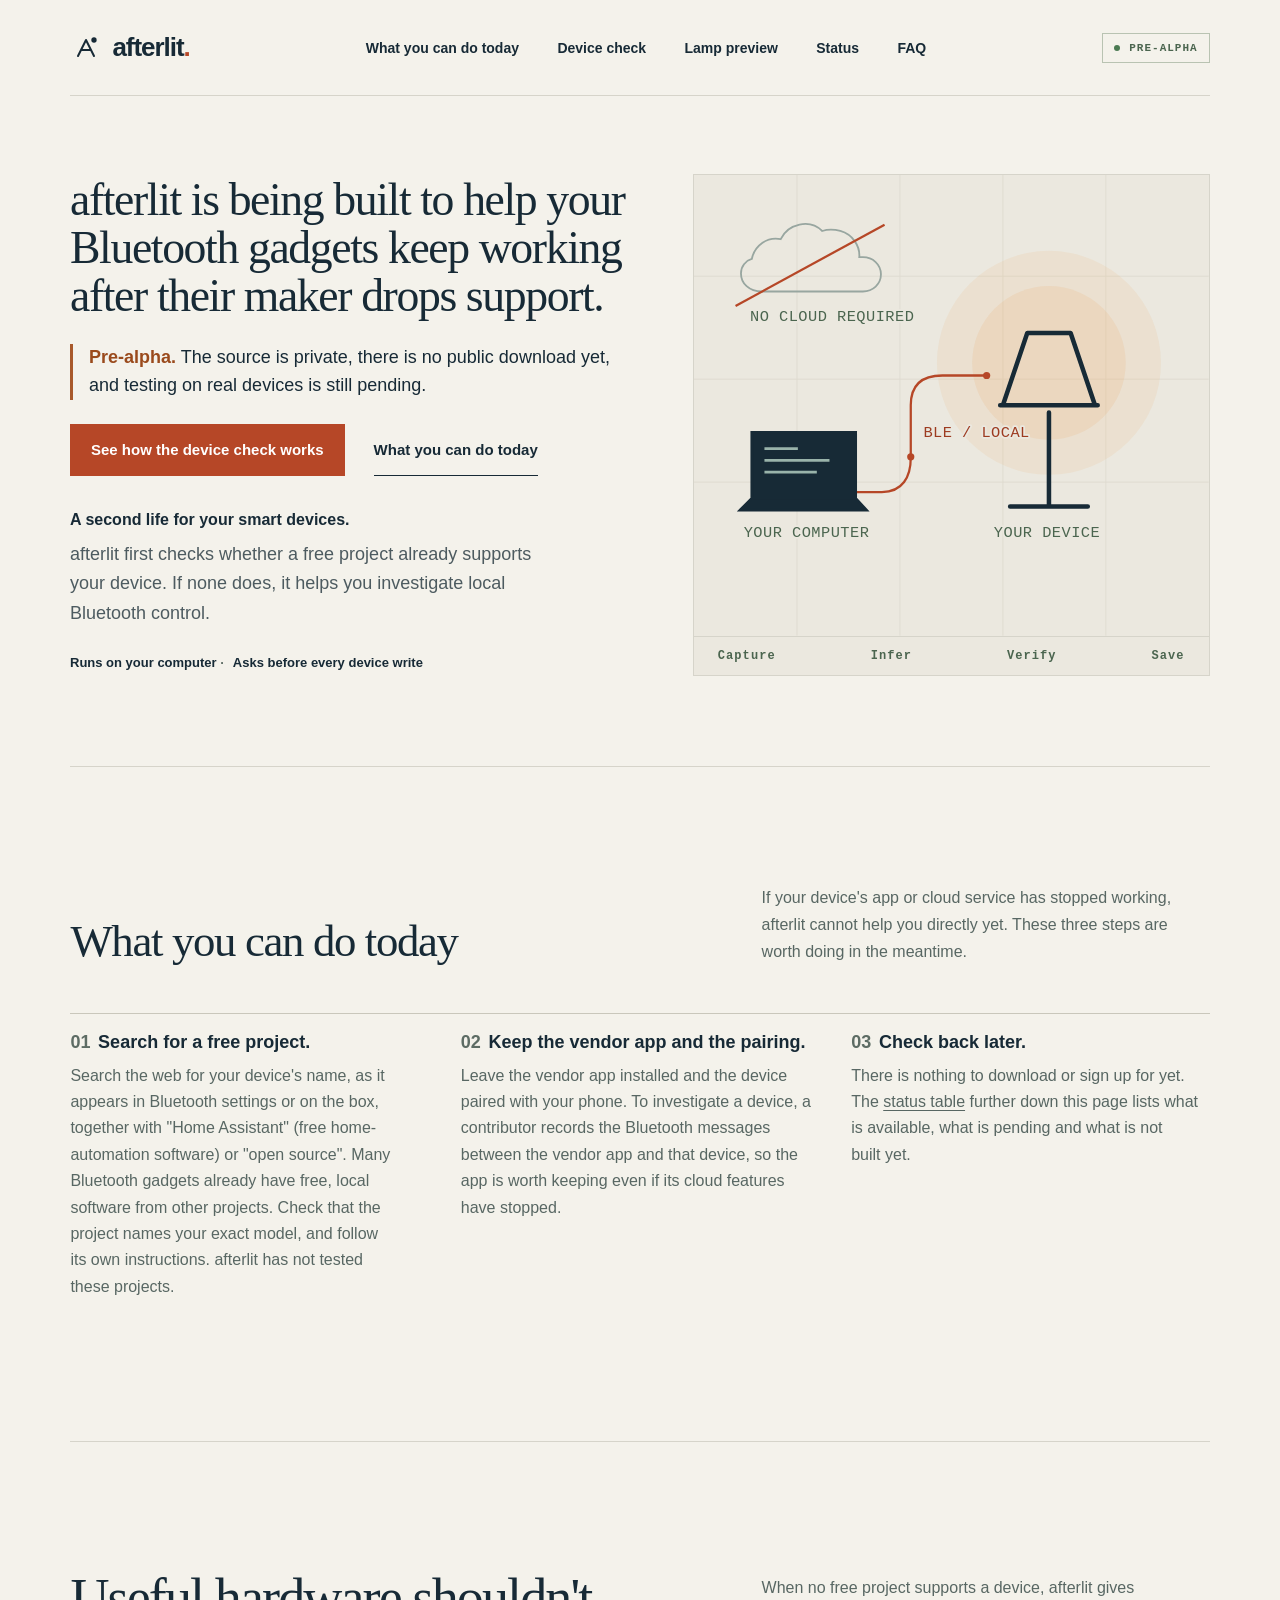
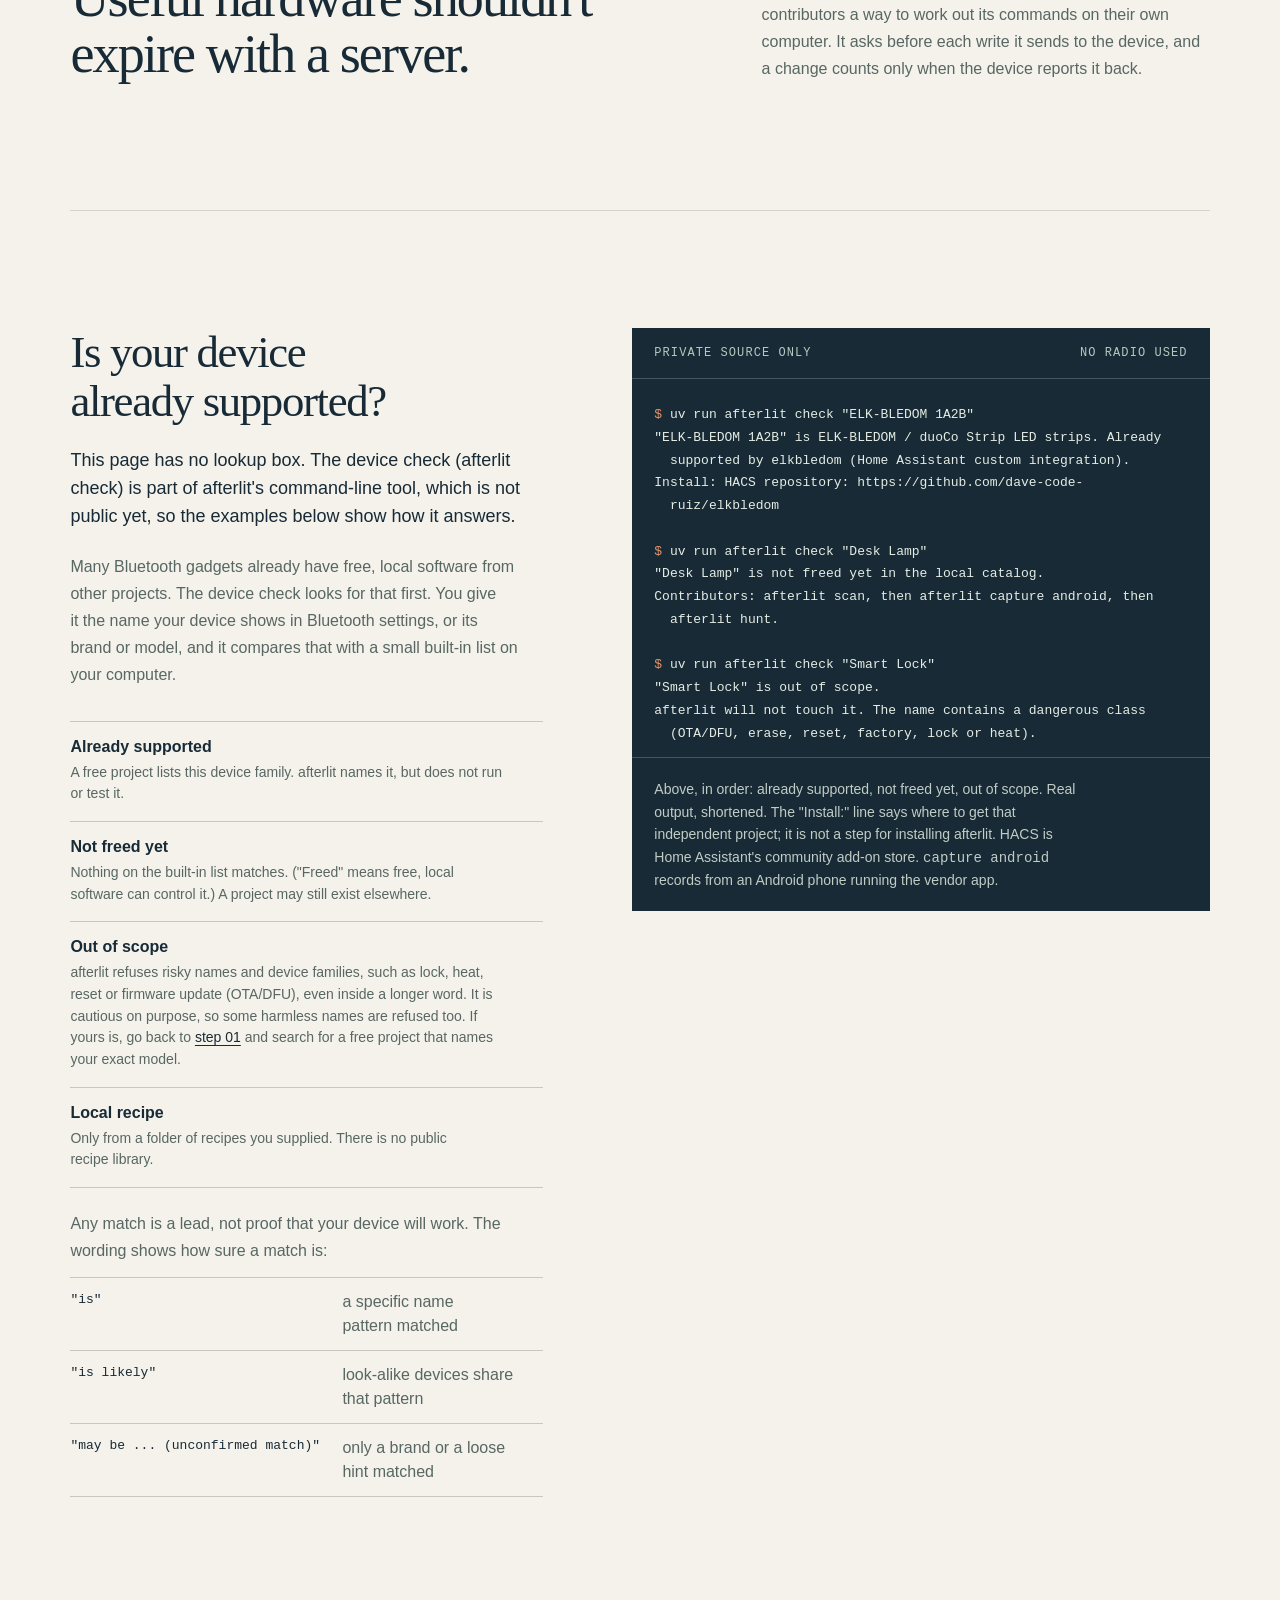
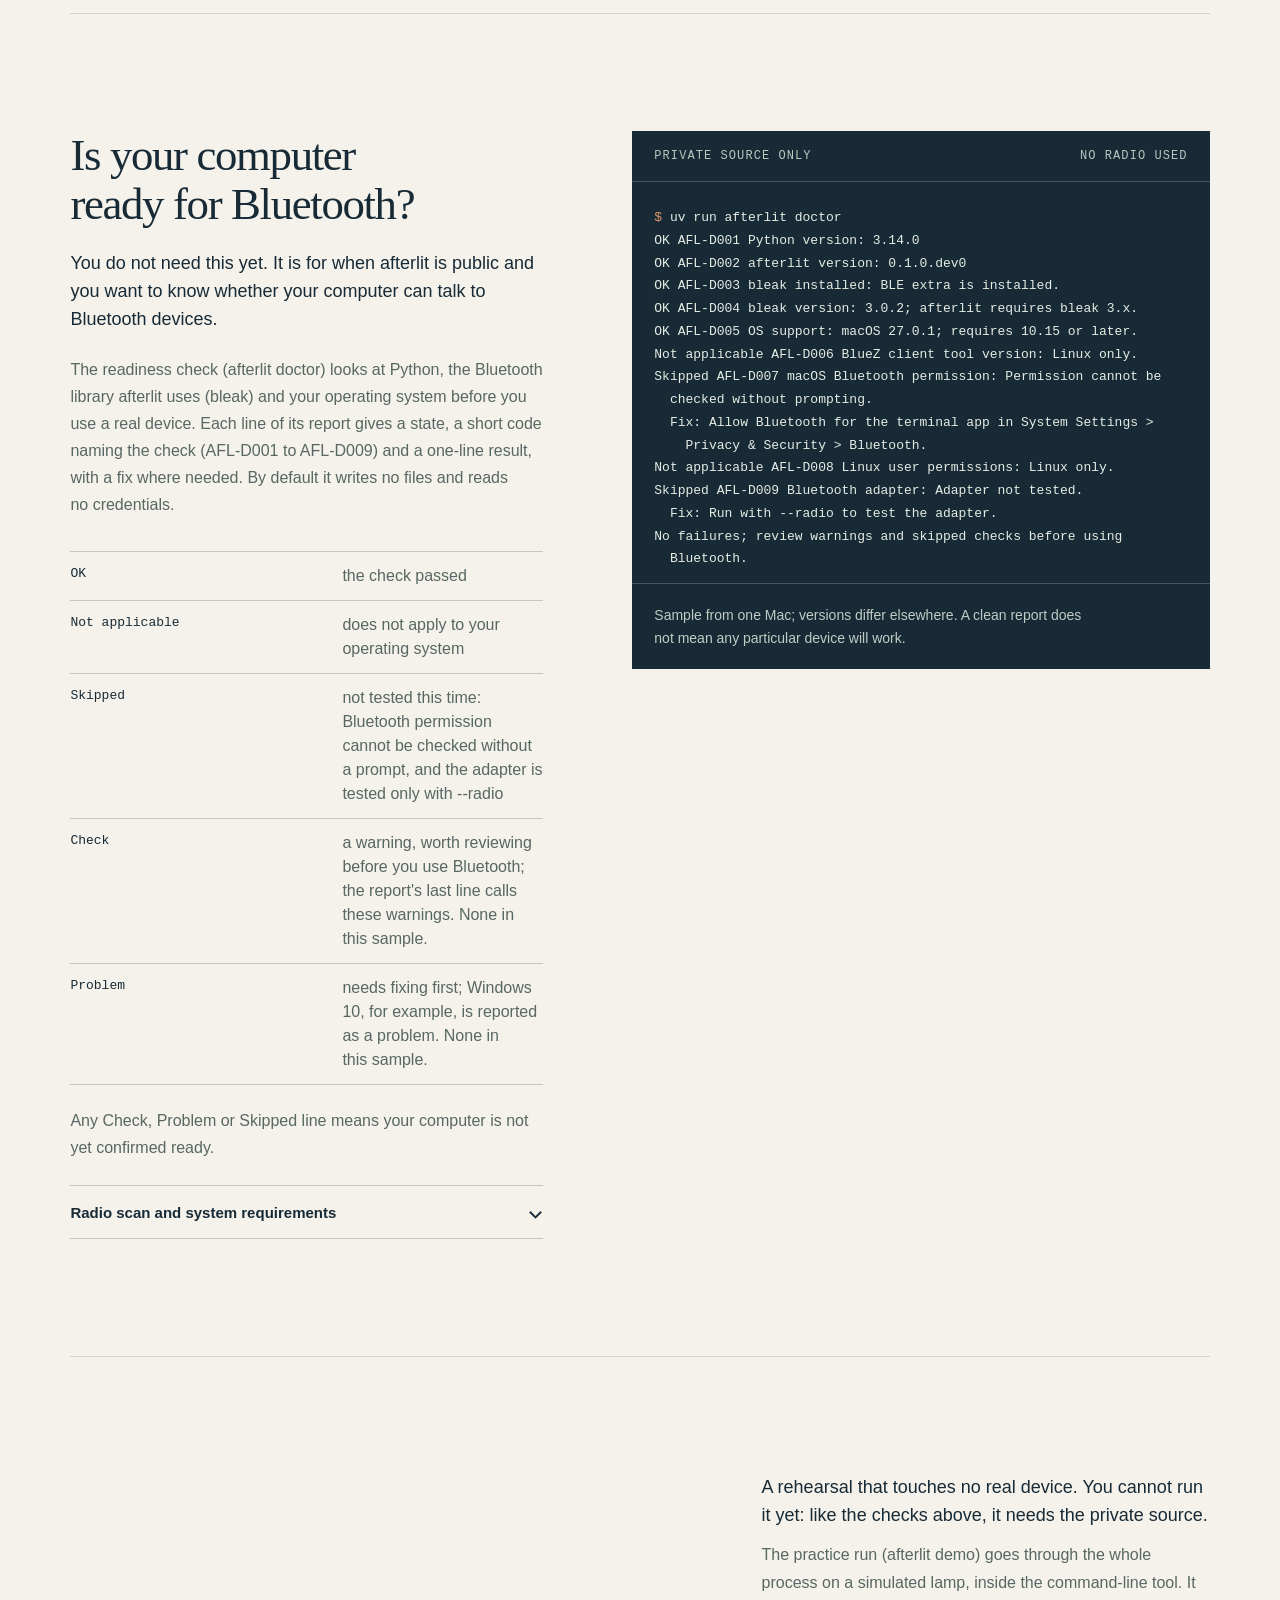
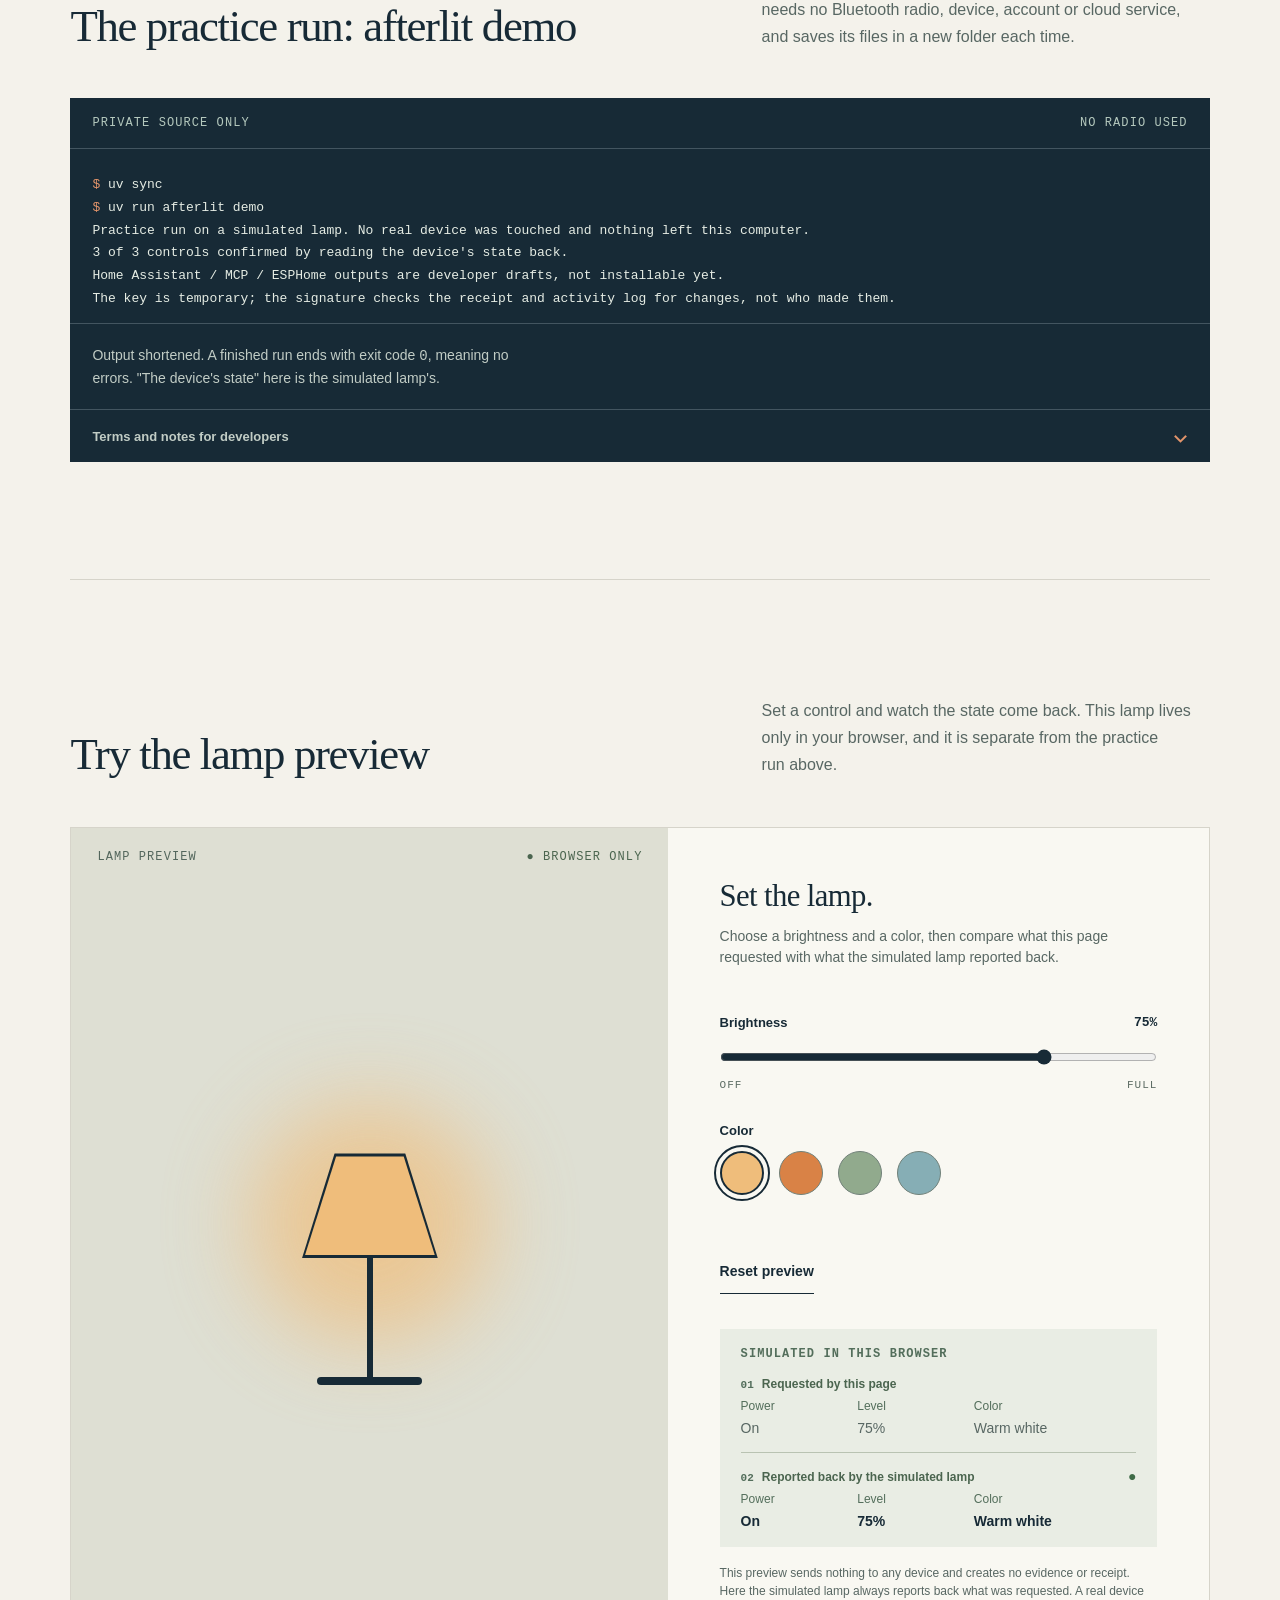
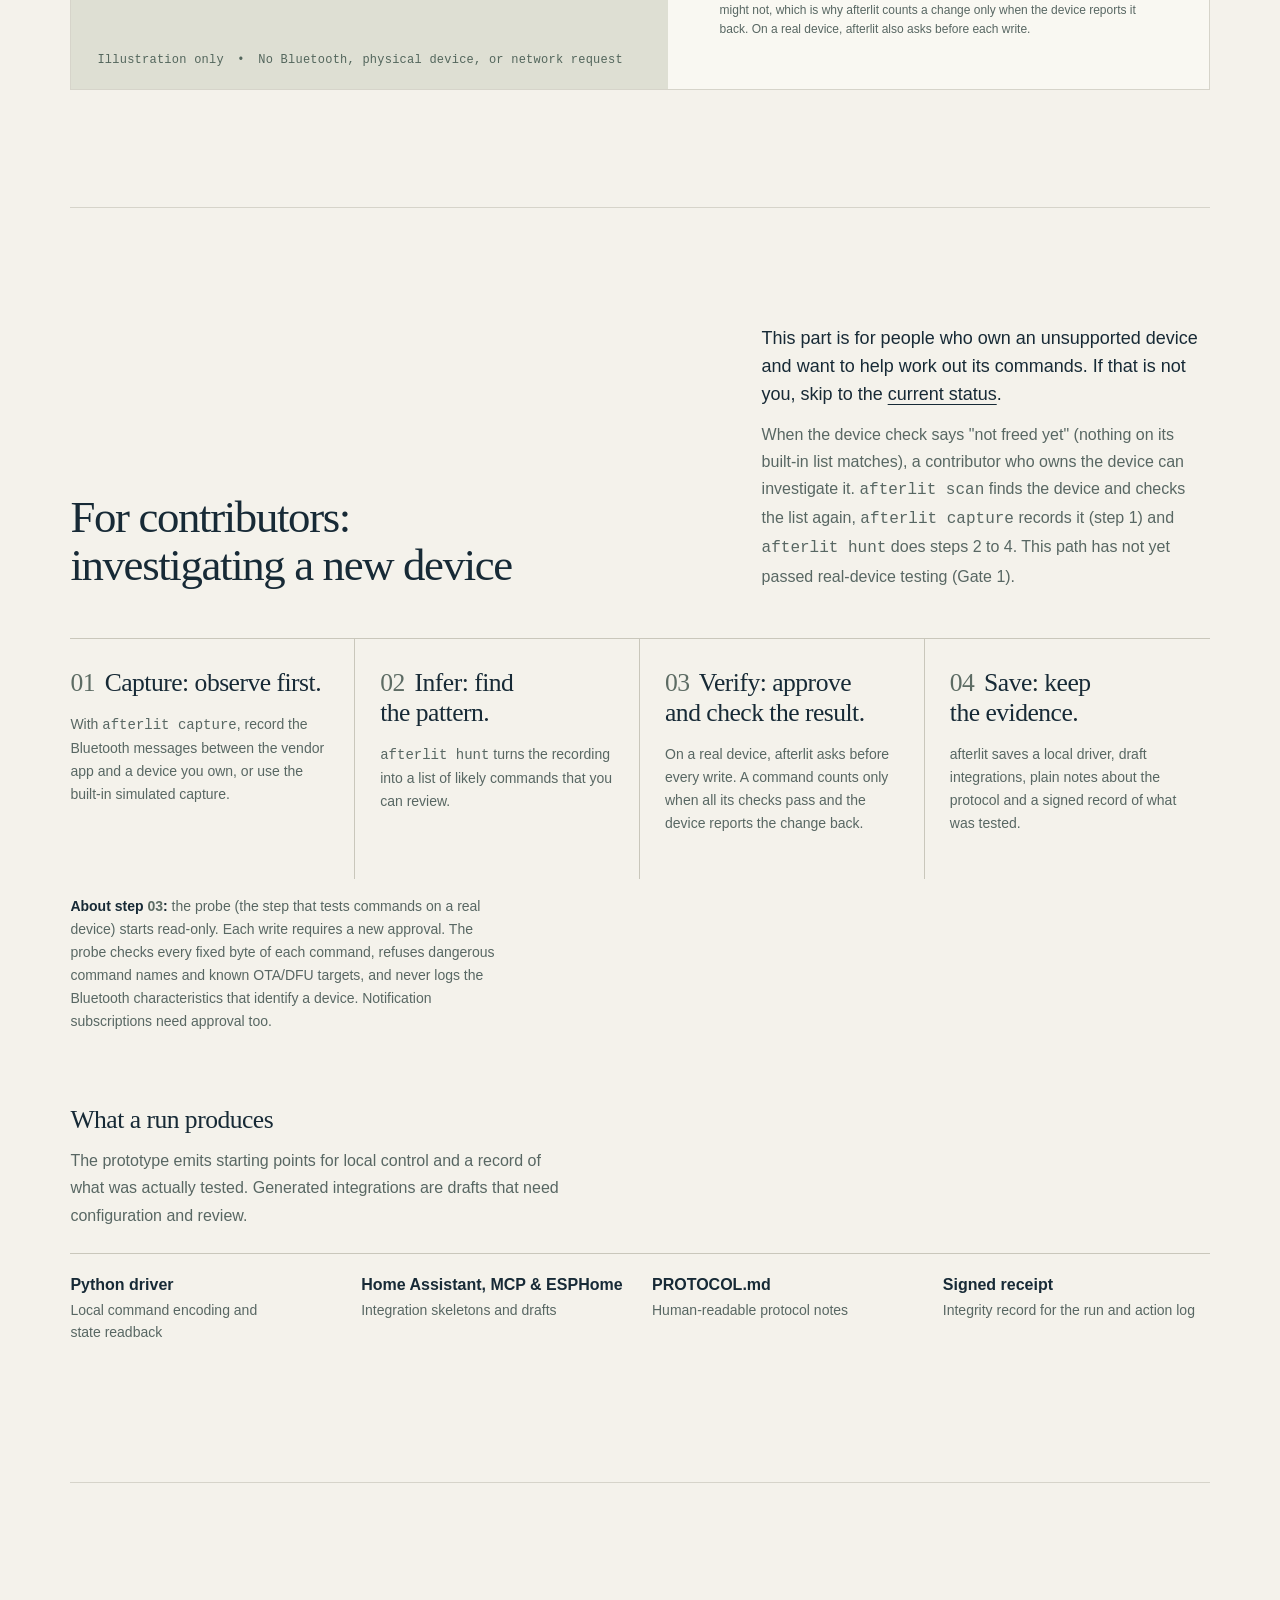
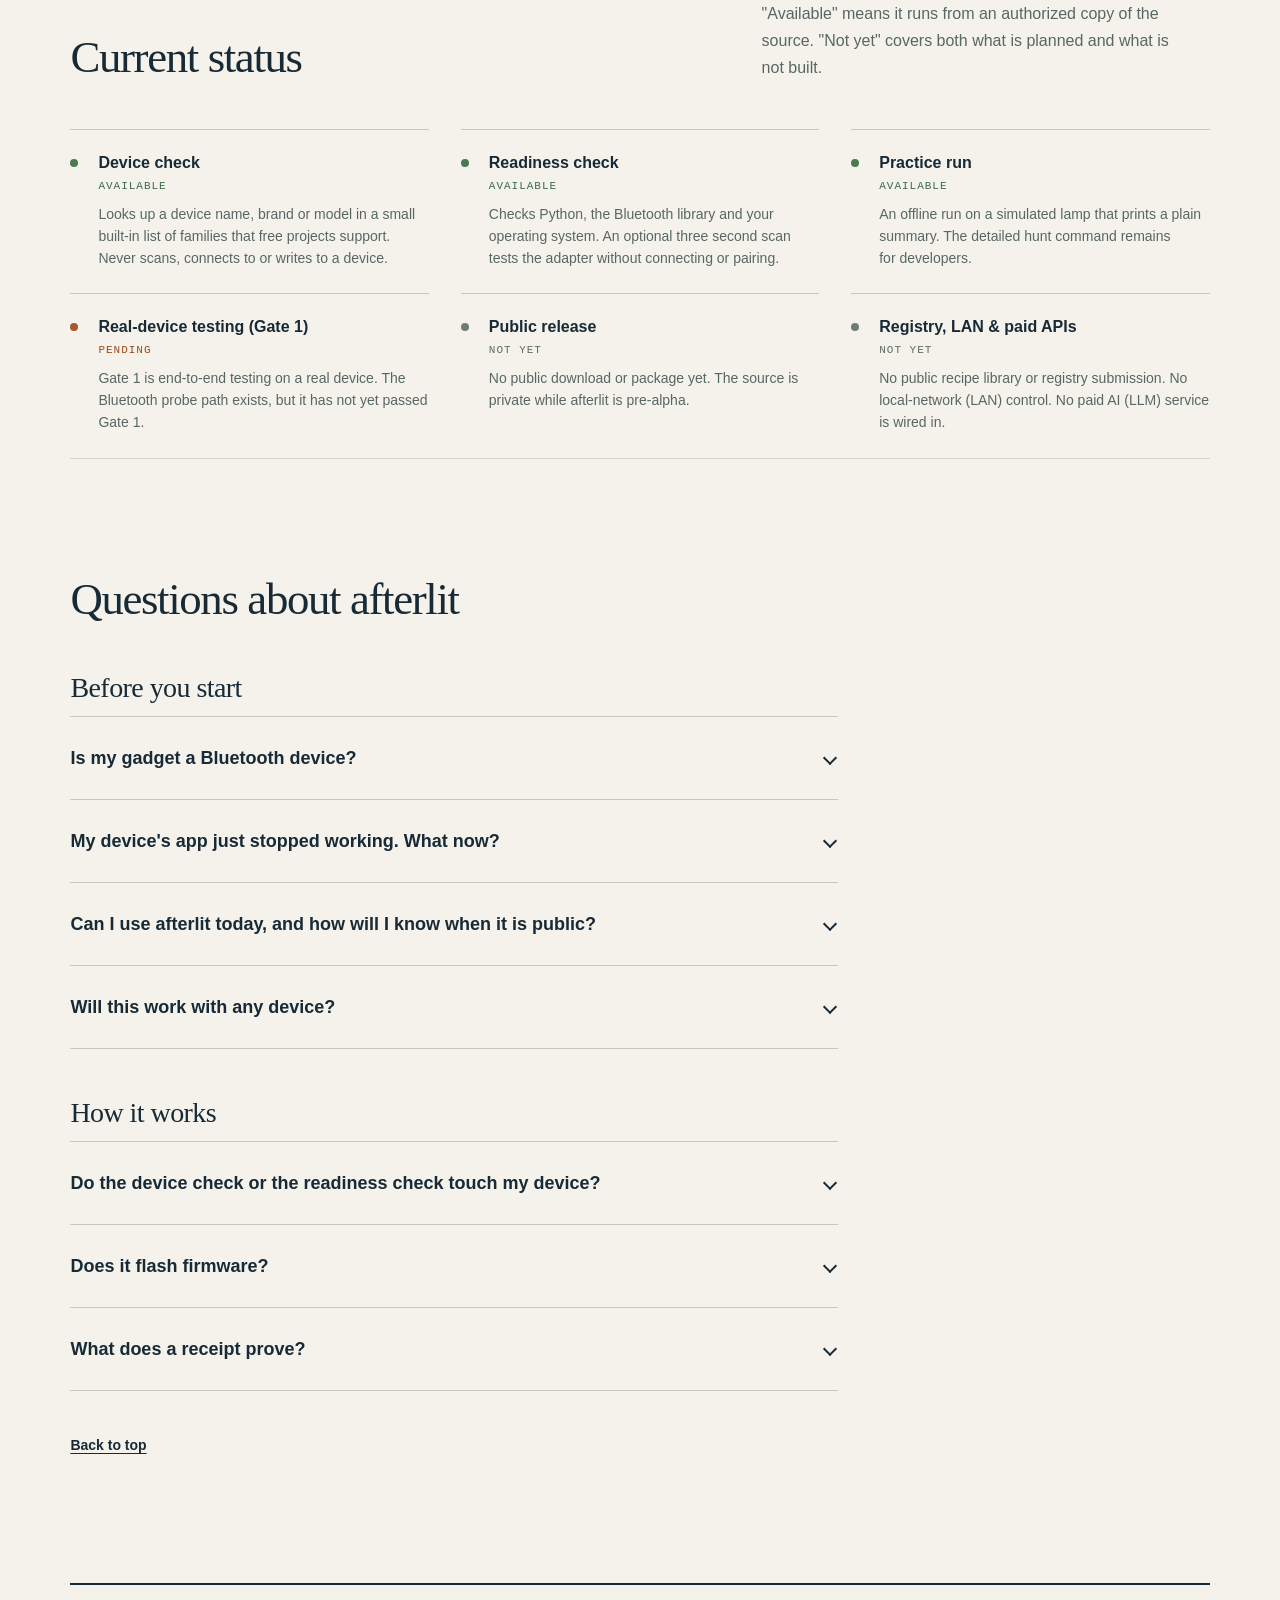
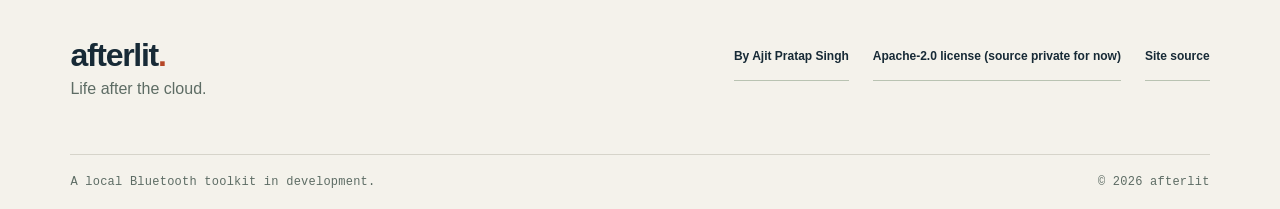
==== website/index.html @ e62d7ea1 "fix(site): critique loop round 2 review fixes Co-Authored-By: Claude Opus 5.5 <noreply@anthropic.com" ====
<!doctype html>
<html lang="en">
<head>
<meta charset="utf-8">
<meta name="viewport" content="width=device-width, initial-scale=1">
<meta name="color-scheme" content="light">
<meta name="theme-color" content="#f4f2eb">
<meta name="referrer" content="no-referrer">
<meta http-equiv="Content-Security-Policy" content="default-src 'none'; script-src 'self'; style-src 'self'; img-src 'self'; connect-src 'none'; base-uri 'none'; form-action 'none'; object-src 'none'">
<meta name="description" content="afterlit is a pre-alpha local tool for cloud-tied Bluetooth devices you own. It checks if a free project already supports yours and helps investigate the rest.">
<meta property="og:site_name" content="afterlit">
<meta property="og:title" content="afterlit: life after the cloud">
<meta property="og:description" content="Pre-alpha, source private. Check whether a free project already supports your Bluetooth device, and investigate the rest locally. Integrations are drafts.">
<meta property="og:image" content="https://ajitpratap0.github.io/afterlit-site/assets/social-card.png">
<meta property="og:image:alt" content="afterlit: A second life for your smart devices. A lamp connects to a local computer. Pre-alpha, with hardware validation pending.">
<meta property="og:url" content="https://ajitpratap0.github.io/afterlit-site/">
<meta property="og:type" content="website">
<link rel="canonical" href="https://ajitpratap0.github.io/afterlit-site/">
<meta property="og:image:width" content="1200">
<meta property="og:image:height" content="630">
<meta name="twitter:card" content="summary_large_image">
<meta name="twitter:title" content="afterlit: life after the cloud">
<meta name="twitter:description" content="Pre-alpha, source private. Check whether a free project already supports your Bluetooth device, and investigate the rest locally. Integrations are drafts.">
<meta name="twitter:image:alt" content="afterlit: A second life for your smart devices. A lamp connects to a local computer. Pre-alpha, with hardware validation pending.">
<link rel="icon" href="./assets/favicon.svg" type="image/svg+xml">
<link rel="stylesheet" href="./styles.css?v=20261029-4">
<script src="./site.js?v=20261029-4" defer></script>
<title>afterlit: life after the cloud</title>
</head>
<body>
<a class="skip-link" href="#main">Skip to content</a>
<div class="page-shell" id="top">
<header class="site-header">
<a class="brand" href="#top" aria-label="afterlit, back to top"><svg viewBox="0 0 48 48" aria-hidden="true"><path d="M12 36 24 12l12 24M18 27h12" fill="none" stroke="currentColor" stroke-linecap="round" stroke-linejoin="round" stroke-width="3"/><circle cx="36" cy="12" r="4" fill="currentColor"/></svg><span>afterlit<span class="accent">.</span></span></a>
<nav aria-label="Primary"><a href="#today">What you can do today</a><a href="#check">Device check</a><a href="#preview">Lamp preview</a><a href="#status">Status</a><a href="#faq">FAQ</a></nav>
<span class="badge"><span aria-hidden="true"></span> Pre-alpha</span>
</header>
<main id="main">
<section class="hero" aria-labelledby="hero-title">
<div class="hero-copy"><h1 id="hero-title">afterlit is being built to help your Bluetooth gadgets keep working after their maker drops support.</h1><p class="hero-status"><strong>Pre-alpha.</strong> The source is private, there is no public download yet, and testing on real devices is still pending.</p><div class="hero-actions"><a class="button primary" href="#check">See how the device check works</a><a class="button text-button" href="#today">What you can do today</a></div><p class="hero-pitch">A second life for your smart devices.</p><p class="lede">afterlit first checks whether a free project already supports your device. If none does, it helps you investigate local Bluetooth control.</p><p class="hero-note"><span>Runs on your computer</span><span aria-hidden="true">&nbsp;·</span> <span>Asks before every device write</span></p></div>
<div class="hero-art" role="img" aria-label="A lamp linked directly to a local computer, with the cloud crossed out"><svg viewBox="0 0 570 510" preserveAspectRatio="xMidYMid slice" aria-hidden="true"><path class="grid" d="M0 112H570M0 226H570M0 340H570M114 0V510M228 0V510M342 0V510M456 0V510"/><circle class="halo outer" cx="393" cy="208" r="124"/><circle class="halo inner" cx="393" cy="208" r="85"/><path class="wire" d="M130 351h78c23 0 32-17 32-38v-58c0-22 12-33 35-33h49"/><circle class="node" cx="240" cy="312" r="4"/><circle class="node" cx="324" cy="222" r="4"/><path class="screen" d="M64 285h115v73H64z M51 371h140l-12-13H64z"/><path class="screen-detail" d="M78 303h37m-37 13h72m-72 13h58"/><path class="lamp" d="M393 263v104m-43 0h86 M342 255h102l-27-80h-48z M339 255h108"/><path class="cloud" d="M64 93c3-15 17-25 32-22 8-17 32-23 46-9 6-2 13-2 20 0 14 4 22 17 21 29h4c11 0 20 8 20 19s-9 19-20 19H75c-14 0-23-9-23-20 0-8 5-14 12-16Z"/><path class="strike" d="M46 145 211 55"/><text class="label-cloud" x="62" y="162">NO CLOUD REQUIRED</text><text class="label-base" x="55" y="401">YOUR COMPUTER</text><text class="label-base" x="332" y="401">YOUR DEVICE</text><text class="signal" x="254" y="290">BLE / LOCAL</text></svg><div class="art-bottom"><span>Capture</span><span>Infer</span><span>Verify</span><span>Save</span></div></div>
</section>
<section class="today section-rule" id="today" aria-labelledby="today-title"><div class="section-heading head-row"><h2 id="today-title">What you can do today</h2><p>If your device's app or cloud service has stopped working, afterlit cannot help you directly yet. These three steps are worth doing in the meantime.</p></div><ol class="artifact-list today-list" aria-labelledby="today-title"><li><strong><span class="number">01</span> Search for a free project.</strong><small>Search the web for your device's name, as it appears in Bluetooth settings or on the box, together with "Home Assistant" (free home-automation software) or "open source". Many Bluetooth gadgets already have free, local software from other projects. Check that the project names your exact model, and follow its own instructions. afterlit has not tested these projects.</small></li><li><strong><span class="number">02</span> Keep the vendor app and the pairing.</strong><small>Leave the vendor app installed and the device paired with your phone. To investigate a device, a contributor records the Bluetooth messages between the vendor app and that device, so the app is worth keeping even if its cloud features have stopped.</small></li><li><strong><span class="number">03</span> Check back later.</strong><small>There is nothing to download or sign up for yet. The <a href="#status">status table</a> further down this page lists what is available, what is pending and what is not built yet.</small></li></ol></section>
<section class="problem section-rule" aria-labelledby="problem-title"><div><h2 id="problem-title">Useful hardware shouldn't expire with a server.</h2><p>When no free project supports a device, afterlit gives contributors a way to work out its commands on their own computer. It asks before each write it sends to the device, and a change counts only when the device reports it back.</p></div></section>
<section class="check-section section-rule" id="check" aria-labelledby="check-title"><div class="section-intro"><h2 id="check-title">Is your device already supported?</h2><p class="takeaway">This page has no lookup box. The device check (afterlit check) is part of afterlit's command-line tool, which is not public yet, so the examples below show how it answers.</p><p>Many Bluetooth gadgets already have free, local software from other projects. The device check looks for that first. You give it the name your device shows in Bluetooth settings, or its brand or model, and it compares that with a small built-in list on your computer.</p></div><div class="terminal"><div class="terminal-head"><span>PRIVATE SOURCE ONLY</span><span>NO RADIO USED</span></div><pre tabindex="0" role="region" aria-label="Example device checks"><code><span class="ln"><span aria-hidden="true">$</span> uv run afterlit check "ELK-BLEDOM 1A2B"</span>
<span class="ln">"ELK-BLEDOM 1A2B" is ELK-BLEDOM / duoCo Strip LED strips. Already supported by elkbledom (Home Assistant custom integration).</span>
<span class="ln">Install: HACS repository: https://github.com/dave-code-ruiz/elkbledom</span>

<span class="ln"><span aria-hidden="true">$</span> uv run afterlit check "Desk Lamp"</span>
<span class="ln">"Desk Lamp" is not freed yet in the local catalog.</span>
<span class="ln">Contributors: afterlit scan, then afterlit capture android, then afterlit hunt.</span>

<span class="ln"><span aria-hidden="true">$</span> uv run afterlit check "Smart Lock"</span>
<span class="ln">"Smart Lock" is out of scope.</span>
<span class="ln">afterlit will not touch it. The name contains a dangerous class (OTA/DFU, erase, reset, factory, lock or heat).</span></code></pre><p>Above, in order: already supported, not freed yet, out of scope. Real output, shortened. The "Install:" line says where to get that independent project; it is not a step for installing afterlit. HACS is Home Assistant's community add-on store. <code>capture android</code> records from an Android phone running the vendor app.</p></div><div class="section-detail"><ul class="artifact-list outcome-list" aria-label="The four possible answers"><li><strong>Already supported</strong><small>A free project lists this device family. afterlit names it, but does not run or test it.</small></li><li><strong>Not freed yet</strong><small>Nothing on the built-in list matches. ("Freed" means free, local software can control it.) A project may still exist elsewhere.</small></li><li><strong>Out of scope</strong><small>afterlit refuses risky names and device families, such as lock, heat, reset or firmware update (OTA/DFU), even inside a longer word. It is cautious on purpose, so some harmless names are refused too. If yours is, go back to <a href="#today">step 01</a> and search for a free project that names your exact model.</small></li><li><strong>Local recipe</strong><small>Only from a folder of recipes you supplied. There is no public recipe library.</small></li></ul><p>Any match is a lead, not proof that your device will work. The wording shows how sure a match is:</p><dl class="confidence" aria-label="How sure a match is"><div><dt>"is"</dt><dd>a specific name pattern matched</dd></div><div><dt>"is likely"</dt><dd>look-alike devices share that pattern</dd></div><div><dt>"may be ... (unconfirmed match)"</dt><dd>only a brand or a loose hint matched</dd></div></dl></div></section>
<section class="doctor-section section-rule" id="doctor" aria-labelledby="doctor-title"><div class="section-intro"><h2 id="doctor-title">Is your computer ready for Bluetooth?</h2><p class="takeaway">You do not need this yet. It is for when afterlit is public and you want to know whether your computer can talk to Bluetooth devices.</p><p>The readiness check (afterlit doctor) looks at Python, the Bluetooth library afterlit uses (bleak) and your operating system before you use a real device. Each line of its report gives a state, a short code naming the check (AFL-D001 to AFL-D009) and a one-line result, with a fix where needed. By default it writes no files and reads no credentials.</p></div><div class="terminal"><div class="terminal-head"><span>PRIVATE SOURCE ONLY</span><span>NO RADIO USED</span></div><pre tabindex="0" role="region" aria-label="Example readiness check output"><code><span class="ln"><span aria-hidden="true">$</span> uv run afterlit doctor</span>
<span class="ln">OK AFL-D001 Python version: 3.14.0</span>
<span class="ln">OK AFL-D002 afterlit version: 0.1.0.dev0</span>
<span class="ln">OK AFL-D003 bleak installed: BLE extra is installed.</span>
<span class="ln">OK AFL-D004 bleak version: 3.0.2; afterlit requires bleak 3.x.</span>
<span class="ln">OK AFL-D005 OS support: macOS 27.0.1; requires 10.15 or later.</span>
<span class="ln">Not applicable AFL-D006 BlueZ client tool version: Linux only.</span>
<span class="ln">Skipped AFL-D007 macOS Bluetooth permission: Permission cannot be checked without prompting.</span>
<span class="ln ln-fix">  Fix: Allow Bluetooth for the terminal app in System Settings &gt; Privacy &amp; Security &gt; Bluetooth.</span>
<span class="ln">Not applicable AFL-D008 Linux user permissions: Linux only.</span>
<span class="ln">Skipped AFL-D009 Bluetooth adapter: Adapter not tested.</span>
<span class="ln ln-fix">  Fix: Run with --radio to test the adapter.</span>
<span class="ln">No failures; review warnings and skipped checks before using Bluetooth.</span></code></pre><p>Sample from one Mac; versions differ elsewhere. A clean report does not mean any particular device will work.</p></div><div class="section-detail"><dl class="confidence" aria-label="What each state means"><div><dt>OK</dt><dd>the check passed</dd></div><div><dt>Not applicable</dt><dd>does not apply to your operating system</dd></div><div><dt>Skipped</dt><dd>not tested this time: Bluetooth permission cannot be checked without a prompt, and the adapter is tested only with --radio</dd></div><div><dt>Check</dt><dd>a warning, worth reviewing before you use Bluetooth; the report's last line calls these warnings. None in this sample.</dd></div><div><dt>Problem</dt><dd>needs fixing first; Windows 10, for example, is reported as a problem. None in this sample.</dd></div></dl><p>Any Check, Problem or Skipped line means your computer is not yet confirmed ready.</p><details class="dev-notes"><summary>Radio scan and system requirements</summary><p>Add --radio for a three second scan for nearby devices. It does not connect, pair, or read or write device data, but like any Bluetooth scan it may send standard scan requests, and your computer may ask for Bluetooth permission.</p><p>The readiness check expects Windows 11 (build 22000 or later), macOS 10.15 or later, or Linux with BlueZ 5.55 or later (BlueZ is Linux's Bluetooth system), and reports Windows 10 as a problem. These minimums come from the Bluetooth library afterlit uses, not from device testing.</p></details></div></section>
<section class="quickstart section-rule" id="quickstart" aria-labelledby="quickstart-title"><div class="section-heading head-row"><h2 id="quickstart-title">The practice run: afterlit demo</h2><div class="head-copy"><p class="takeaway">A rehearsal that touches no real device. You cannot run it yet: like the checks above, it needs the private source.</p><p>The practice run (afterlit demo) goes through the whole process on a simulated lamp, inside the command-line tool. It needs no Bluetooth radio, device, account or cloud service, and saves its files in a new folder each time.</p></div></div><div class="terminal"><div class="terminal-head"><span>PRIVATE SOURCE ONLY</span><span>NO RADIO USED</span></div><pre tabindex="0" role="region" aria-label="Practice run commands and output"><code><span class="ln"><span aria-hidden="true">$</span> uv sync</span>
<span class="ln"><span aria-hidden="true">$</span> uv run afterlit demo</span>
<span class="ln">Practice run on a simulated lamp. No real device was touched and nothing left this computer.</span>
<span class="ln">3 of 3 controls confirmed by reading the device's state back.</span>
<span class="ln">Home Assistant / MCP / ESPHome outputs are developer drafts, not installable yet.</span>
<span class="ln">The key is temporary; the signature checks the receipt and activity log for changes, not who made them.</span></code></pre><p>Output shortened. A finished run ends with exit code <code>0</code>, meaning no errors. "The device's state" here is the simulated lamp's.</p><details class="dev-notes"><summary>Terms and notes for developers</summary><p><code>uv sync</code> installs what afterlit needs. MCP lets AI assistants use tools; ESPHome is firmware for small Wi-Fi boards.</p><p>The run also lists the controls it learned, prints where its files are saved and shows the temporary key's fingerprint. Developers can still run the detailed <code>afterlit hunt</code> command. Its simulated strip carries a fixed <code>0xFF</code> filler byte in the power frame, covered by a pre-declared allowance that the signed receipt records; a real device needs that allowance confirmed by hand.</p></details></div></section>
<span id="demo" aria-hidden="true"></span><section class="demo-section section-rule" id="preview" aria-labelledby="preview-title"><div class="section-heading head-row"><h2 id="preview-title">Try the lamp preview</h2><p>Set a control and watch the state come back. This lamp lives only in your browser, and it is separate from the practice run above.</p></div><div class="workbench"><div class="bench-intro"><h3>Set the lamp.</h3><p>Choose a brightness and a color, then compare what this page requested with what the simulated lamp reported back.</p></div><div class="bench-visual"><div class="bench-top"><span>LAMP PREVIEW</span><span><span aria-hidden="true">●</span> BROWSER ONLY</span></div><div class="bench-stage"><div class="demo-lamp level-75 tone-warm" id="demo-lamp" aria-hidden="true"><div class="demo-glow"></div><div class="demo-shade"></div><div class="demo-stem"></div><div class="demo-base"></div></div></div><p class="bench-foot">Illustration only <span aria-hidden="true">•</span> No Bluetooth, physical device, or network request</p></div><div class="bench-controls"><fieldset id="demo-controls" disabled><legend class="sr-only">Lamp preview controls</legend><div class="control-heading"><label for="brightness">Brightness</label><output id="brightness-value" for="brightness">75%</output></div><input id="brightness" type="range" min="0" max="100" step="25" value="75" aria-valuetext="75%"><div class="range-ends"><span>OFF</span><span>FULL</span></div><div class="color-control"><p id="color-label">Color</p><div class="swatches" role="group" aria-labelledby="color-label"><button type="button" class="swatch swatch-warm" data-tone="warm" aria-label="Warm white" aria-pressed="true" title="Warm white"></button><button type="button" class="swatch swatch-amber" data-tone="amber" aria-label="Amber" aria-pressed="false" title="Amber"></button><button type="button" class="swatch swatch-sage" data-tone="sage" aria-label="Sage" aria-pressed="false" title="Sage"></button><button type="button" class="swatch swatch-blue" data-tone="blue" aria-label="Blue" aria-pressed="false" title="Blue"></button></div><p class="color-off-note" id="color-off-note" hidden>The lamp is off. Turn it up to pick a color.</p></div><button type="button" class="reset-button" id="demo-reset">Reset preview</button></fieldset><p class="no-js-note">Turn on JavaScript to use the lamp preview.</p><div class="readback"><p class="readback-title">SIMULATED IN THIS BROWSER</p><div class="readback-step readback-requested"><p class="readback-label"><span class="readback-num" aria-hidden="true">01</span> Requested by this page</p><dl><div><dt>Power</dt><dd id="req-power">On</dd></div><div><dt>Level</dt><dd id="req-level">75%</dd></div><div><dt>Color</dt><dd id="req-color">Warm white</dd></div></dl></div><div class="readback-step readback-reported" role="status" aria-live="polite" aria-atomic="true"><p class="readback-label"><span class="readback-num" aria-hidden="true">02</span> Reported back by the simulated lamp<span class="readback-dot" aria-hidden="true">●</span></p><dl><div><dt>Power</dt><dd id="state-power">On</dd></div><div><dt>Level</dt><dd id="state-level">75%</dd></div><div><dt>Color</dt><dd id="state-color">Warm white</dd></div></dl></div></div><p class="evidence-note">This preview sends nothing to any device and creates no evidence or receipt. Here the simulated lamp always reports back what was requested. A real device might not, which is why afterlit counts a change only when the device reports it back. On a real device, afterlit also asks before each write.</p></div></div></section>
<section class="workflow section-rule" id="workflow" aria-labelledby="workflow-title"><div class="section-heading head-row"><h2 id="workflow-title">For contributors: investigating a new device</h2><div class="head-copy"><p class="takeaway">This part is for people who own an unsupported device and want to help work out its commands. If that is not you, skip to the <a href="#status">current status</a>.</p><p class="workflow-intro">When the device check says "not freed yet" (nothing on its built-in list matches), a contributor who owns the device can investigate it. <code>afterlit scan</code> finds the device and checks the list again, <code>afterlit capture</code> records it (step 1) and <code>afterlit hunt</code> does steps 2 to 4. This path has not yet passed real-device testing (Gate 1).</p></div></div><div class="steps"><article><h3><span class="number">01</span> Capture: observe first.</h3><p>With <code>afterlit capture</code>, record the Bluetooth messages between the vendor app and a device you own, or use the built-in simulated capture.</p></article><article><h3><span class="number">02</span> Infer: find the pattern.</h3><p><code>afterlit hunt</code> turns the recording into a list of likely commands that you can review.</p></article><article><h3><span class="number">03</span> Verify: approve and check the result.</h3><p>On a real device, afterlit asks before every write. A command counts only when all its checks pass and the device reports the change back.</p></article><article><h3><span class="number">04</span> Save: keep the evidence.</h3><p>afterlit saves a local driver, draft integrations, plain notes about the protocol and a signed record of what was tested.</p></article><p class="method-note"><strong>About step <span class="number">03</span>:</strong> the probe (the step that tests commands on a real device) starts read-only. Each write requires a new approval. The probe checks every fixed byte of each command, refuses dangerous command names and known OTA/DFU targets, and never logs the Bluetooth characteristics that identify a device. Notification subscriptions need approval too.</p></div><div class="run-outputs"><div><h3 id="outputs-title">What a run produces</h3><p>The prototype emits starting points for local control and a record of what was actually tested. Generated integrations are drafts that need configuration and review.</p></div><ul class="artifact-list" aria-labelledby="outputs-title"><li><strong>Python driver</strong><small>Local command encoding and state readback</small></li><li><strong>Home Assistant, MCP &amp; ESPHome</strong><small>Integration skeletons and drafts</small></li><li><strong>PROTOCOL.md</strong><small>Human-readable protocol notes</small></li><li><strong>Signed receipt</strong><small>Integrity record for the run and action log</small></li></ul></div></section>
<section class="status-section section-rule" id="status" aria-labelledby="status-title"><div class="section-heading head-row"><h2 id="status-title">Current status</h2><p>"Available" means it runs from an authorized copy of the source. "Not yet" covers both what is planned and what is not built.</p></div><div class="status-table"><div class="status-row"><span class="status-dot ready" aria-hidden="true"></span><strong>Device check</strong><span>Looks up a device name, brand or model in a small built-in list of families that free projects support. Never scans, connects to or writes to a device.</span><span class="state-tag">Available</span></div><div class="status-row"><span class="status-dot ready" aria-hidden="true"></span><strong>Readiness check</strong><span>Checks Python, the Bluetooth library and your operating system. An optional three second scan tests the adapter without connecting or pairing.</span><span class="state-tag">Available</span></div><div class="status-row"><span class="status-dot ready" aria-hidden="true"></span><strong>Practice run</strong><span>An offline run on a simulated lamp that prints a plain summary. The detailed hunt command remains for developers.</span><span class="state-tag">Available</span></div><div class="status-row"><span class="status-dot pending" aria-hidden="true"></span><strong>Real-device testing (Gate 1)</strong><span>Gate 1 is end-to-end testing on a real device. The Bluetooth probe path exists, but it has not yet passed Gate 1.</span><span class="state-tag">Pending</span></div><div class="status-row"><span class="status-dot future" aria-hidden="true"></span><strong>Public release</strong><span>No public download or package yet. The source is private while afterlit is pre-alpha.</span><span class="state-tag">Not yet</span></div><div class="status-row"><span class="status-dot future" aria-hidden="true"></span><strong>Registry, LAN &amp; paid APIs</strong><span>No public recipe library or registry submission. No local-network (LAN) control. No paid AI (LLM) service is wired in.</span><span class="state-tag">Not yet</span></div></div></section>
<section class="faq section-rule" id="faq" aria-labelledby="faq-title"><div><h2 id="faq-title">Questions about afterlit</h2></div><div class="faq-list"><div class="faq-group"><h3 id="faq-before">Before you start</h3><details><summary>Is my gadget a Bluetooth device?</summary><p>A rough guide: it probably is if it appears in your phone's Bluetooth settings, or if its vendor app asks you to turn on Bluetooth to set it up or control it. afterlit has no local-network (LAN) control, so a gadget that uses only Wi-Fi is outside it today.</p></details><details><summary>My device's app just stopped working. What now?</summary><p>Start with <a href="#today">What you can do today</a>: search the web for your device's name together with "Home Assistant" or "open source", and keep the vendor app installed and the device paired. afterlit itself cannot help directly yet.</p></details><details><summary>Can I use afterlit today, and how will I know when it is public?</summary><p>Not yet. <a href="#status">Current status</a> shows which parts exist today, and it is where the public release will show. There is no signup or mailing list. Anyone can try the lamp preview on this page; it is only an illustration and connects to no device.</p></details><details><summary>Will this work with any device?</summary><p>No. The device check is the first step: it shows whether a free project already lists support for your device's family. A name match is a lead, not proof. For other devices, the real Bluetooth path has not yet passed Gate 1 (testing on a real device), every real-device write needs your approval, and generated integrations are drafts.</p></details></div><div class="faq-group"><h3 id="faq-how">How it works</h3><details><summary>Do the device check or the readiness check touch my device?</summary><p>Neither connects to, pairs with or writes to a device. The device check never uses Bluetooth; it compares the name you give it with a small built-in list. The readiness check uses Bluetooth only with --radio, for a three second scan that, like any Bluetooth scan, may send standard scan requests.</p></details><details><summary>Does it flash firmware?</summary><p>No. The current project does not flash firmware or bypass authentication, pairing, DRM, or licenses.</p></details><details><summary>What does a receipt prove?</summary><p>Its signature and hash chain (each log entry is linked to the one before, so a change shows) show whether recorded data changed after signing. Each run uses a one-off key by default; contributors can sign with their own key and verifiers can pin its fingerprint. A receipt does not prove that hardware was present or that an action was safe. Automated registry acceptance is not implemented.</p></details></div></div><p class="back-to-top"><a href="#top">Back to top</a></p></section>
</main>
<footer class="site-footer"><div class="footer-brand"><strong>afterlit<span>.</span></strong><p>Life after the cloud.</p></div><div class="footer-links"><a href="https://github.com/ajitpratap0" rel="noopener noreferrer">By Ajit Pratap Singh</a><a href="https://www.apache.org/licenses/LICENSE-2.0" rel="noopener noreferrer">Apache-2.0 license (source private for now)</a><a href="https://github.com/ajitpratap0/afterlit-site" rel="noopener noreferrer">Site source</a></div><p class="footer-bottom">A local Bluetooth toolkit in development. <span>© 2026 afterlit</span></p></footer>
</div>
</body>
</html>
---- website/styles.css ----
/* afterlit design tokens. Names match DESIGN.md at the repository root.
   Font sizes stay literal px or clamp() in each rule (scripts/check_site.py). */
:root {
  --ink:#172a36;
  --rust:#b64727;
  --rust-hover:#a74022;
  --rust-text:#9d3b20;
  --paper:#f4f2eb;
  --paper-raised:#f9f8f2;
  --paper-sunk:#ebe8df;
  --bench:#dedfd3;
  --readback:#e9ede4;
  --text-lede:#4d5b60;
  --text-muted:#586763;
  --text-soft:#5d6c64;
  --text-on-bench:#53665c;
  --rule:#c9c7bb;
  --rule-soft:#d6d4ca;
  --sage-text:#4b654f;
  --sage-text-soft:#536e5b;
  --sage-line:#b9c3b2;
  --status-ready:#4b7a52;
  --status-ready-text:#3f6b47;
  --status-pending:#a8592b;
  --status-pending-text:#9a4a1c;
  --status-future:#6f7c75;
  --terminal-text:#e5ece4;
  --terminal-head:#b5c9be;
  --terminal-note:#c1ccc5;
  --terminal-rule:#435560;
  --terminal-prompt:#e4956b;
  --tone-warm:#efbd7b;
  --tone-amber:#d98246;
  --tone-sage:#91aa8d;
  --tone-blue:#86aeb5;
  --tone-off:#a7aca1;
  --select:#efbd7b;
  --white:#ffffff;
  --art-detail:#99b3aa;
  --art-cloud:#98a6a0;
  --swatch-line:#718179;
  --art-grid:#dedbd0;
  --art-halo:#e5ad71;

  --font-display:Georgia,"Times New Roman",serif;
  --font-body:Arial,Helvetica,sans-serif;
  --font-mono:ui-monospace,SFMono-Regular,Consolas,monospace;

  --s-1:4px;
  --s-2:8px;
  --s-3:12px;
  --s-4:16px;
  --s-5:24px;
  --s-6:32px;
  --s-7:48px;
  --s-8:64px;
  --s-9:96px;
  --s-10:128px;
  --section-pad:clamp(64px, 6vw + 40px, 128px);
  --measure:31em;
  --gutter:clamp(24px,5.5vw,96px);
  --tap:44px;
  --focus-ring:3px solid var(--rust);
}

/* The lamp light is a registered colour so a tone change cross-fades.
   initial-value must be a literal and must match --tone-warm. */
@property --light {
  syntax:'<color>';
  inherits:true;
  initial-value:#efbd7b;
}
@property --glow {
  syntax:'<number>';
  inherits:true;
  initial-value:.75;
}

* {
  box-sizing:border-box
}
html {
  scroll-behavior:smooth
}
body {
  margin:0;
  background:var(--paper);
  color:var(--ink);
  font-family:var(--font-body);
  -webkit-font-smoothing:antialiased
}
::selection {
  background:var(--select);
  color:var(--ink)
}
a {
  color:inherit;
  text-underline-offset:.2em;
  text-decoration-thickness:1px
}
a:hover {
  text-decoration-thickness:2px
}
button,input {
  font:inherit
}
p,small,dd,.status-row>span {
  text-wrap:pretty
}
h1,h2,h3,p,li,dd,dt,summary,small,.button,.site-header nav a {
  overflow-wrap:break-word
}
.page-shell {
  max-width:1560px;
  margin:auto;
  padding:0 var(--gutter)
}
.skip-link {
  position:absolute;
  left:16px;
  top:-60px;
  z-index:10;
  padding:12px 18px;
  background:var(--ink);
  color:var(--white)
}
.skip-link:focus {
  top:12px
}
:focus-visible {
  outline:var(--focus-ring);
  outline-offset:4px
}

/* Header */
.site-header {
  display:flex;
  align-items:center;
  justify-content:space-between;
  gap:var(--s-6);
  min-height:96px;
  border-bottom:1px solid var(--rule-soft)
}
.brand {
  display:inline-flex;
  align-items:center;
  gap:10px;
  font-weight:800;
  font-size:26px;
  letter-spacing:-.04em;
  text-decoration:none;
  white-space:nowrap
}
.brand svg {
  width:32px;
  height:32px
}
.accent,.footer-brand strong span {
  color:var(--rust)
}
.site-header nav {
  display:flex;
  flex-wrap:wrap;
  gap:clamp(16px,3vw,44px)
}
.site-header nav a {
  display:inline-flex;
  align-items:center;
  min-height:var(--tap);
  font-size:13px;
  font-weight:700;
  text-decoration:none
}
/* Where you are: set by site.js as you read. No transition, so motion settings are unaffected. */
.site-header nav a[aria-current=location] {
  text-decoration:underline;
  text-decoration-color:var(--ink);
  text-decoration-thickness:2px;
  text-underline-offset:6px
}
.badge,.readback-title,.art-bottom,.bench-top,.bench-foot,.range-ends,.terminal-head,.state-tag,.footer-bottom {
  font-family:var(--font-mono);
  letter-spacing:.09em
}
.badge {
  display:flex;
  align-items:center;
  gap:9px;
  border:1px solid var(--sage-line);
  padding:8px 11px;
  color:var(--sage-text);
  font-size:11px;
  font-weight:700;
  text-transform:uppercase;
  white-space:nowrap
}
.badge span {
  width:6px;
  height:6px;
  background:var(--status-ready);
  border-radius:50%
}

/* Type */
h1,h2,h3,p {
  margin-top:0
}
h1,h2,h3 {
  font-family:var(--font-display);
  font-weight:400;
  hyphens:auto
}
h1 {
  font-size:clamp(36px,5vw,72px);
  font-size:clamp(36px,8cqi,72px);
  line-height:1.05;
  letter-spacing:-.03em;
  margin:0 0 var(--s-5);
  max-width:15em;
  hyphens:manual;
  text-wrap:balance
}

h2 {
  font-size:clamp(34px,3.5vw,58px);
  line-height:1.08;
  letter-spacing:-.03em;
  margin:0;
  text-wrap:balance
}
h3 {
  font-size:clamp(25px,2vw,32px);
  letter-spacing:-.02em;
  margin:0 0 15px;
  text-wrap:balance
}
.lede {
  max-width:30em;
  font-size:18px;
  line-height:1.65;
  color:var(--text-lede)
}

/* Hero */
.hero {
  display:grid;
  grid-template-columns:1.05fr .95fr;
  min-height:670px;
  gap:4vw;
  align-items:center;
  padding:76px 0 88px
}
.hero-copy {
  max-width:740px;
  container-type:inline-size
}
.hero-status {
  max-width:var(--measure);
  margin:0 0 var(--s-5);
  padding-left:var(--s-4);
  border-left:3px solid var(--status-pending);
  font-size:18px;
  line-height:1.55;
  color:var(--ink)
}
.hero-status strong {
  font-weight:700;
  color:var(--status-pending-text)
}

.hero-pitch {
  margin:0 0 var(--s-2);
  font-family:var(--font-body);
  font-size:16px;
  font-weight:700;
  line-height:1.5;
  color:var(--ink);
  text-wrap:balance
}

.hero .lede {
  margin:0 0 var(--s-5)
}
.hero-actions {
  display:flex;
  align-items:center;
  gap:29px;
  flex-wrap:wrap;
  margin:0 0 var(--s-6)
}
.button {
  display:inline-flex;
  align-items:center;
  justify-content:space-between;
  gap:25px;
  min-height:52px;
  font-size:15px;
  font-weight:700;
  text-decoration:none
}
.primary {
  background:var(--rust);
  color:var(--white);
  border:1px solid transparent;
  padding:0 20px;
  transition:background-color .15s ease-out
}
.primary:hover {
  background:var(--rust-hover)
}
.text-button {
  border-bottom:1px solid var(--ink)
}
.hero-note {
  font-family:var(--font-body);
  font-size:13px;
  font-weight:700;
  line-height:1.6;
  color:var(--ink);
  margin-bottom:0
}
.hero-note span {
  white-space:nowrap
}
.hero-note span[aria-hidden] {
  margin-right:.45em;
  color:var(--text-soft)
}

.hero-art {
  background:var(--paper-sunk);
  border:1px solid var(--rule-soft);
  min-width:0;
  display:flex;
  flex-direction:column;
  overflow:hidden
}
.art-bottom {
  display:flex;
  flex-wrap:wrap;
  justify-content:space-between;
  gap:var(--s-2) var(--s-4);
  padding:var(--s-3) var(--s-5);
  border-top:1px solid var(--rule-soft);
  font-size:12px;
  font-weight:700;
  color:var(--sage-text)
}
.hero-art svg {
  display:block;
  width:100%;
  height:auto;
  aspect-ratio:570/510
}
.grid {
  stroke:var(--art-grid);
  stroke-width:1
}
.halo {
  fill:var(--art-halo)
}
.outer {
  opacity:.14
}
.inner {
  opacity:.18
}
.wire {
  fill:none;
  stroke:var(--rust);
  stroke-width:2.5
}
.node {
  fill:var(--rust)
}
.screen {
  fill:var(--ink);
  stroke:var(--ink);
  stroke-width:3
}
.screen-detail {
  stroke:var(--art-detail);
  stroke-width:3;
  fill:none
}
.lamp {
  fill:none;
  stroke:var(--ink);
  stroke-width:5;
  stroke-linejoin:round;
  stroke-linecap:round
}
.cloud {
  fill:none;
  stroke:var(--art-cloud);
  stroke-width:2
}
.strike {
  stroke:var(--rust);
  stroke-width:2.5
}
.hero-art text {
  font-family:var(--font-mono);
  font-size:11px;
  letter-spacing:.05em;
  fill:var(--sage-text);
  stroke:var(--paper-sunk);
  stroke-width:4px;
  stroke-linejoin:round;
  paint-order:stroke
}
.hero-art .signal {
  fill:var(--rust-text)
}

/* Sections */
.section-rule {
  border-top:1px solid var(--rule-soft);
  padding:var(--section-pad) 0
}
.not-found {
  padding:var(--section-pad) 0
}
.not-found h1 {
  font-size:clamp(48px,5vw,64px)
}
.section-heading {
  max-width:840px;
  margin-bottom:var(--s-7)
}
.head-row {
  display:grid;
  gap:var(--s-5);
  max-width:none;
  margin-bottom:var(--s-7)
}
.head-row>p {
  margin:0;
  max-width:var(--measure);
  color:var(--text-muted);
  font-size:16px;
  line-height:1.7
}
@media(min-width:951px) {
  .head-row {
    grid-template-columns:minmax(0,7fr) minmax(0,5fr);
    column-gap:clamp(32px,5vw,96px);
    align-items:end
  }
}
.problem p,.section-intro>p,.section-detail>p:not(.back-to-top),.run-outputs p,.workflow-intro {
  max-width:var(--measure);
  margin:22px 0 0;
  color:var(--text-muted);
  font-size:16px;
  line-height:1.7
}
.today>*,.head-row>*,.hero>*,.problem>*,.problem>div>*,.check-section>*,.quickstart>*,.doctor-section>*,.faq>*,.workbench>*,.run-outputs>*,.section-heading,.status-row>* {
  min-width:0
}

/* Thesis band: the one typographic peak after the hero */
.problem {
  padding-block:clamp(96px,10vw,160px)
}
.problem h2 {
  max-width:800px
}

/* Check and doctor: intro, terminal, then the legend that explains it.
   Phones read them in that order; wide screens put the terminal beside both. */
.check-section,.doctor-section {
  display:grid;
  grid-template-columns:.9fr 1.1fr;
  grid-template-rows:auto 1fr;
  column-gap:7vw;
  row-gap:0
}
.check-section>.terminal,.doctor-section>.terminal {
  grid-column:2;
  grid-row:1 / span 2
}
.section-intro,.section-detail {
  grid-column:1
}
.check-section h2,.doctor-section h2 {
  max-width:520px
}
.check-section>.terminal,.doctor-section>.terminal {
  align-self:start
}

/* Ruled lists */
.artifact-list {
  list-style:none;
  padding:0;
  margin:0;
  border-top:1px solid var(--rule)
}
.artifact-list li {
  display:grid;
  grid-template-columns:1fr;
  align-content:start;
  padding:22px 0;
  border-bottom:1px solid var(--rule)
}
.artifact-list strong {
  font-size:16px
}
.artifact-list small {
  display:block;
  max-width:var(--measure);
  color:var(--text-muted);
  margin-top:6px;
  font-size:14px;
  line-height:1.55
}
.outcome-list {
  margin-top:var(--s-6)
}
.outcome-list li {
  padding:var(--s-4) 0
}
.section-detail>.confidence {
  margin-top:var(--s-6)
}
.today-list li {
  padding:var(--s-4) 0 var(--s-5)
}
.today-list strong {
  font-size:18px;
  line-height:1.35
}
.today-list small {
  font-size:16px;
  line-height:1.65;
  margin-top:var(--s-2)
}
@media(min-width:951px) {
  .today-list {
    display:grid;
    grid-template-columns:repeat(3,minmax(0,1fr));
    column-gap:var(--s-6)
  }
  .today-list li {
    border-bottom:0
  }
}
.confidence {
  margin:var(--s-3) 0 0;
  border-top:1px solid var(--rule);
  max-width:36em
}
.confidence div {
  display:grid;
  grid-template-columns:minmax(0,16em) minmax(0,1fr);
  gap:var(--s-1) var(--s-4);
  padding:var(--s-3) 0;
  border-bottom:1px solid var(--rule)
}
.confidence dt {
  font-family:var(--font-mono);
  font-size:13px;
  line-height:1.6;
  color:var(--ink)
}
.confidence dd {
  margin:0;
  font-size:16px;
  line-height:1.5;
  color:var(--text-muted)
}

/* Contributor steps */
.steps {
  display:grid;
  grid-template-columns:repeat(4,1fr);
  border-top:1px solid var(--rule)
}
.steps article {
  padding:29px 25px 10px 0;
  min-height:240px;
  border-right:1px solid var(--rule)
}
.steps article:not(:first-child) {
  padding-left:25px
}
.steps article:last-of-type {
  border-right:0
}
/* The ordinal is part of the step heading, set in the heading's own face */
.number {
  color:var(--text-soft);
  margin-right:.15em
}
.steps h3 {
  hyphens:manual
}
.steps p {
  color:var(--text-muted);
  font-size:14px;
  line-height:1.65;
  max-width:34em
}
.workflow-intro {
  margin-top:22px
}
.run-outputs {
  margin-top:var(--s-8)
}
.run-outputs h3 {
  margin:0
}
.run-outputs h3+p {
  margin-top:var(--s-3)
}
.run-outputs .artifact-list {
  margin-top:var(--s-5)
}
@media(min-width:621px) {
  .run-outputs .artifact-list {
    display:grid;
    grid-template-columns:repeat(2,minmax(0,1fr));
    column-gap:var(--s-5)
  }
}
@media(min-width:951px) {
  .run-outputs .artifact-list {
    grid-template-columns:repeat(4,minmax(0,1fr))
  }
}
.method-note {
  margin:var(--s-6) 0 0;
  padding:0;
  max-width:var(--measure);
  font-size:14px;
  line-height:1.7;
  color:var(--text-muted)
}
.method-note strong {
  color:var(--ink)
}
.steps>.method-note {
  grid-column:1/-1;
  margin:0;
  padding:var(--s-4) 0 var(--s-2);
  max-width:var(--measure)
}

/* Lamp preview workbench */

.workbench {
  display:grid;
  grid-template-columns:1.05fr .95fr;
  min-height:540px;
  border:1px solid var(--rule-soft)
}
.bench-visual {
  background:var(--bench);
  display:flex;
  flex-direction:column;
  justify-content:space-between;
  padding:22px 26px;
  min-width:0;
  overflow:hidden
}
.bench-top,.bench-foot {
  font-size:12px;
  color:var(--text-on-bench)
}
.bench-top {
  display:flex;
  justify-content:space-between;
  gap:12px
}
.bench-top span:last-child {
  color:var(--sage-text)
}
.bench-foot {
  margin:0;
  letter-spacing:.02em
}
.bench-foot span {
  margin:0 6px
}
.bench-stage {
  flex:1;
  display:grid;
  place-items:center;
  min-height:340px
}
.demo-lamp {
  position:relative;
  width:250px;
  height:310px;
  --light:var(--tone-warm);
  --glow:.75;
  transition:--light .32s cubic-bezier(.16,1,.3,1),--glow .32s cubic-bezier(.16,1,.3,1)
}
.demo-glow {
  position:absolute;
  left:5px;
  top:0;
  width:240px;
  height:240px;
  border-radius:50%;
  background:var(--light);
  opacity:var(--glow);
  filter:blur(43px)
}
.demo-shade {
  position:absolute;
  left:57px;
  top:50px;
  width:136px;
  height:105px;
  clip-path:polygon(24% 0,76% 0,100% 100%,0 100%);
  background:var(--ink)
}
.demo-shade:after {
  content:"";
  position:absolute;
  inset:3px;
  clip-path:polygon(24% 0,76% 0,100% 100%,0 100%);
  background:var(--light)
}
.demo-stem {
  position:absolute;
  left:122px;
  top:153px;
  width:6px;
  height:122px;
  background:var(--ink)
}
.demo-base {
  position:absolute;
  left:72px;
  top:274px;
  width:105px;
  height:8px;
  background:var(--ink);
  border-radius:5px
}
.tone-warm {
  --light:var(--tone-warm)
}
.tone-amber {
  --light:var(--tone-amber)
}
.tone-sage {
  --light:var(--tone-sage)
}
.tone-blue {
  --light:var(--tone-blue)
}
.level-0 {
  --glow:0;
  --light:var(--tone-off)
}
.level-25 {
  --glow:.19
}
.level-50 {
  --glow:.42
}
.level-75 {
  --glow:.72
}
.level-100 {
  --glow:1
}
.bench-controls {
  padding:clamp(28px,4vw,56px);
  background:var(--paper-raised)
}
/* The heading and intro sit above the controls on wide screens and above the lamp
   when the workbench stacks. */
.bench-intro {
  padding:clamp(28px,4vw,56px) clamp(28px,4vw,56px) 0;
  background:var(--paper-raised)
}
.bench-intro+.bench-visual+.bench-controls {
  padding-top:var(--s-6)
}
@media(min-width:951px) {
  .workbench {
    grid-template-rows:auto 1fr
  }
  .bench-visual {
    grid-column:1;
    grid-row:1 / span 2
  }
  .bench-intro,.bench-controls {
    grid-column:2
  }
}
.bench-intro h3 {
  font-size:clamp(28px,2.4vw,36px);
  margin-bottom:12px
}
.bench-intro>p {
  color:var(--text-muted);
  line-height:1.55;
  max-width:390px;
  font-size:14px
}
.bench-controls fieldset {
  border:0;
  padding:0;
  margin:0
}
.bench-controls fieldset:disabled {
  opacity:.55
}
.control-heading {
  display:flex;
  justify-content:space-between;
  align-items:center;
  font-size:13px;
  font-weight:700
}
.control-heading output {
  font-family:var(--font-mono);
  color:var(--ink);
  font-variant-numeric:tabular-nums
}
.bench-controls input[type=range] {
  display:block;
  width:100%;
  height:var(--tap);
  margin:5px 0 0;
  accent-color:var(--ink);
  cursor:pointer
}
.range-ends {
  display:flex;
  justify-content:space-between;
  font-size:11px;
  color:var(--text-soft)
}
.color-control {
  margin-top:var(--s-6)
}
.color-control p {
  font-size:13px;
  font-weight:700
}
.swatches {
  display:flex;
  flex-wrap:wrap;
  gap:15px
}
.swatch {
  height:var(--tap);
  width:var(--tap);
  border:1px solid var(--swatch-line);
  border-radius:50%;
  cursor:pointer;
  outline:2px solid transparent;
  outline-offset:0;
  transition:outline-offset .1s ease-out,outline-color .1s ease-out
}
.swatch[aria-pressed=true] {
  border:2px solid var(--ink);
  outline:2px solid var(--ink);
  outline-offset:4px;
  transition-duration:.18s;
  transition-timing-function:cubic-bezier(.16,1,.3,1)
}
.js-ready .swatch:disabled {
  opacity:.35;
  cursor:not-allowed
}
.js-ready .swatch:disabled[aria-pressed=true] {
  border-color:var(--swatch-line);
  outline-color:var(--swatch-line)
}
.swatch:focus-visible {
  outline:var(--focus-ring);
  outline-offset:5px;
  transition:none
}
.swatch-warm {
  background:var(--tone-warm)
}
.swatch-amber {
  background:var(--tone-amber)
}
.swatch-sage {
  background:var(--tone-sage)
}
.swatch-blue {
  background:var(--tone-blue)
}
.js-ready .color-off-note {
  visibility:hidden
}
.js-ready .color-off-note.is-shown {
  visibility:visible
}
.color-control .color-off-note {
  font-size:12px;
  font-weight:400;
  line-height:1.55;
  color:var(--text-muted);
  margin:var(--s-3) 0 0
}
.no-js-note {
  font-size:12px;
  color:var(--rust-text);
  margin:15px 0
}
.js-ready .no-js-note {
  display:none
}
.readback {
  background:var(--readback);
  margin-top:35px;
  padding:18px 21px
}
.readback-title {
  margin:0;
  font-size:12px;
  color:var(--sage-text-soft);
  font-weight:700
}
.readback-step {
  margin-top:var(--s-4)
}
.readback-step+.readback-step {
  border-top:1px solid var(--sage-line);
  padding-top:var(--s-4)
}
.readback-label {
  margin:0;
  display:flex;
  align-items:baseline;
  gap:var(--s-2);
  font-size:12px;
  font-weight:700;
  color:var(--sage-text)
}
.readback-num {
  font-family:var(--font-mono);
  font-size:11px;
  color:var(--sage-text-soft);
  font-variant-numeric:tabular-nums
}
.readback-dot {
  margin-left:auto;
  display:inline-block;
  font-size:14px;
  line-height:1;
  color:var(--status-ready-text)
}
.readback.is-confirmed .readback-dot {
  animation:readback-confirm .6s cubic-bezier(.16,1,.3,1)
}

@keyframes readback-confirm {
  from {
    opacity:.2;
    transform:scale(.5)
  }
  to {
    opacity:1;
    transform:none
  }
}
.readback dl {
  display:flex;
  gap:15px;
  margin:var(--s-2) 0 0
}
.readback dl div {
  flex:1;
  min-width:0
}
.readback dt {
  font-size:12px;
  color:var(--sage-text-soft)
}
.readback dl div:last-child {
  flex:1.6
}
.readback dd {
  position:relative;
  width:fit-content;
  max-width:100%;
  margin:7px 0 0;
  font-weight:700;
  font-size:14px;
  font-variant-numeric:tabular-nums
}
.readback .readback-requested dd {
  font-weight:400;
  color:var(--text-muted)
}
/* Pencil stroke under each value the last control change rewrote. The text is already
   written; the stroke is drawn, not faded, and stays as the record of the latest change. */
.readback dd:after {
  content:"";
  position:absolute;
  left:0;
  right:0;
  bottom:-5px;
  height:2px;
  background:var(--status-ready);
  transform:scaleX(0);
  transform-origin:left center;
  pointer-events:none
}
.readback dd.is-fresh:after {
  transform:none;
  animation:readback-stroke .5s cubic-bezier(.16,1,.3,1)
}
@keyframes readback-stroke {
  from {
    transform:scaleX(0)
  }
}
.evidence-note {
  font-size:12px;
  line-height:1.55;
  color:var(--text-muted);
  margin:17px 0 0
}

/* Status */
.status-table {
  display:grid;
  grid-template-columns:minmax(0,1fr);
  column-gap:var(--s-6)
}
.status-section {
  padding-bottom:0
}
.status-row {
  display:grid;
  grid-template-columns:12px minmax(0,1fr);
  grid-template-areas:"dot label" ". tag" ". desc";
  gap:var(--s-2) var(--s-4);
  align-content:start;
  padding:var(--s-5) 0;
  border-top:1px solid var(--rule);
  font-size:14px
}
.status-row>.status-dot {
  grid-area:dot;
  margin-top:5px
}
.status-row>strong {
  grid-area:label;
  font-size:16px
}
.status-row>.state-tag {
  grid-area:tag
}
.status-row>span:nth-child(3) {
  grid-area:desc;
  max-width:var(--measure);
  color:var(--text-muted);
  line-height:1.55;
  margin-top:var(--s-1)
}
@media(min-width:761px) {
  .status-table {
    grid-template-columns:repeat(2,minmax(0,1fr))
  }
}
@media(min-width:951px) {
  .status-table {
    grid-template-columns:repeat(3,minmax(0,1fr))
  }
}
.status-dot {
  width:8px;
  height:8px;
  border-radius:50%
}
.status-dot.ready {
  background:var(--status-ready)
}
.status-dot.pending {
  background:var(--status-pending)
}
.status-dot.future {
  background:var(--status-future)
}
.state-tag {
  font-size:11px;
  text-transform:uppercase;
  color:var(--text-soft)
}
.status-dot.ready~.state-tag {
  color:var(--status-ready-text)
}
.status-dot.pending~.state-tag {
  color:var(--status-pending-text)
}

/* Terminal */
.terminal {
  background:var(--ink);
  color:var(--terminal-text);
  min-width:0
}
.terminal ::selection {
  background:var(--terminal-prompt);
  color:var(--ink)
}
.terminal-head {
  display:flex;
  flex-wrap:wrap;
  justify-content:space-between;
  gap:15px;
  color:var(--terminal-head);
  border-bottom:1px solid var(--terminal-rule);
  padding:18px 22px;
  font-size:12px
}
.terminal pre {
  white-space:pre-wrap;
  overflow-wrap:break-word;
  overflow-x:auto;
  scrollbar-color:var(--terminal-rule) var(--ink);
  scrollbar-width:thin;
  font-size:13px;
  line-height:1.75;
  padding:25px 22px 12px;
  margin:0
}
.terminal pre [aria-hidden] {
  color:var(--terminal-prompt);
  user-select:none
}
/* One logical output line: continuations hang 2ch in, so a wrap never reads as a new line */
.terminal pre .ln {
  display:inline-block;
  box-sizing:border-box;
  width:100%;
  padding-left:2ch;
  text-indent:-2ch;
  vertical-align:top
}
.terminal pre .ln-fix {
  padding-left:4ch;
  text-indent:-4ch
}
.terminal pre:focus-visible {
  outline:3px solid var(--terminal-prompt);
  outline-offset:-3px
}
.terminal>p {
  border-top:1px solid var(--terminal-rule);
  padding:20px 22px;
  padding-right:max(22px, calc(100% - 31em - 22px));
  margin:0;
  color:var(--terminal-note);
  font-size:14px;
  line-height:1.6
}
.terminal code {
  font-family:var(--font-mono);
  font-variant-ligatures:none
}
.terminal .dev-notes {
  border-top:1px solid var(--terminal-rule);
  padding:var(--s-1) 22px
}
.terminal .dev-notes summary {
  list-style:none;
  display:flex;
  align-items:center;
  justify-content:space-between;
  gap:20px;
  min-height:var(--tap);
  cursor:pointer;
  color:var(--terminal-note);
  font-size:13px;
  font-weight:700
}
.terminal .dev-notes summary::-webkit-details-marker {
  display:none
}
.terminal .dev-notes summary:after {
  content:"";
  width:7px;
  height:7px;
  flex-shrink:0;
  border-right:2px solid var(--terminal-prompt);
  border-bottom:2px solid var(--terminal-prompt);
  transform:rotate(45deg);
  margin-right:3px;
  transition:transform .18s cubic-bezier(.16,1,.3,1)
}
.terminal .dev-notes[open] summary:after {
  transform:rotate(225deg)
}
.terminal .dev-notes summary:focus-visible {
  outline:3px solid var(--terminal-prompt);
  outline-offset:2px
}
.terminal .dev-notes p {
  max-width:var(--measure);
  margin:0 0 20px;
  color:var(--terminal-note);
  font-size:14px;
  line-height:1.6
}
.section-detail .dev-notes {
  margin-top:var(--s-5);
  border-top:1px solid var(--rule);
  border-bottom:1px solid var(--rule);
  padding:var(--s-1) 0
}
.section-detail .dev-notes summary {
  list-style:none;
  display:flex;
  align-items:center;
  justify-content:space-between;
  gap:20px;
  min-height:var(--tap);
  cursor:pointer;
  color:var(--ink);
  font-size:15px;
  font-weight:700
}
.section-detail .dev-notes summary::-webkit-details-marker {
  display:none
}
.section-detail .dev-notes summary:after {
  content:"";
  width:7px;
  height:7px;
  flex-shrink:0;
  border-right:2px solid var(--ink);
  border-bottom:2px solid var(--ink);
  transform:rotate(45deg);
  margin-right:3px;
  transition:transform .18s cubic-bezier(.16,1,.3,1)
}
.section-detail .dev-notes[open] summary:after {
  transform:rotate(225deg)
}
.section-detail .dev-notes summary:focus-visible {
  outline:var(--focus-ring);
  outline-offset:2px
}
.section-detail .dev-notes .confidence {
  margin:var(--s-2) 0 var(--s-4)
}
.section-detail .dev-notes p {
  max-width:var(--measure);
  margin:var(--s-2) 0 var(--s-4);
  color:var(--text-muted);
  font-size:15px;
  line-height:1.6
}

/* FAQ */
.faq>div:first-child {
  margin-bottom:var(--s-7)
}
.faq-list {
  max-width:48rem
}
.faq-group h3+details {
  border-top:1px solid var(--rule)
}
.faq details {
  border-bottom:1px solid var(--rule);
  padding:19px 0
}
.faq summary {
  list-style:none;
  cursor:pointer;
  font-size:18px;
  line-height:1.35;
  font-weight:700;
  display:flex;
  align-items:center;
  min-height:var(--tap);
  justify-content:space-between;
  gap:20px;
  text-wrap:balance
}
.faq summary::-webkit-details-marker {
  display:none
}
.faq summary:after {
  content:"";
  width:8px;
  height:8px;
  flex-shrink:0;
  border-right:2px solid var(--ink);
  border-bottom:2px solid var(--ink);
  transform:rotate(45deg);
  margin-right:3px;
  transition:transform .18s cubic-bezier(.16,1,.3,1)
}
.faq details[open] summary:after {
  transform:rotate(225deg)
}
.faq details p {
  max-width:var(--measure);
  color:var(--text-muted);
  line-height:1.65;
  font-size:16px;
  margin:16px 0 0
}

/* Back to top: once, after the last question, before the footer */
.back-to-top {
  margin:var(--s-6) 0 0
}
.back-to-top a {
  display:inline-flex;
  align-items:center;
  min-height:var(--tap);
  font-size:14px;
  font-weight:700
}

/* Footer */
.site-footer {
  border-top:2px solid var(--ink);
  padding:52px 0 24px;
  display:grid;
  grid-template-columns:1fr 1fr;
  gap:50px
}
.footer-brand strong {
  font-size:32px;
  letter-spacing:-.04em
}
.footer-brand p {
  color:var(--text-soft);
  margin:6px 0
}
.footer-links {
  display:flex;
  align-items:start;
  justify-content:flex-end;
  gap:24px;
  flex-wrap:wrap
}
.footer-links a {
  display:inline-flex;
  align-items:center;
  min-height:var(--tap);
  font-size:12px;
  font-weight:700;
  text-decoration:none;
  border-bottom:1px solid var(--sage-line);
  padding-bottom:5px
}
.footer-bottom {
  grid-column:1/-1;
  display:flex;
  justify-content:space-between;
  border-top:1px solid var(--rule-soft);
  padding-top:20px;
  margin:0;
  color:var(--text-soft);
  font-size:12px;
  letter-spacing:.02em
}
.sr-only {
  position:absolute;
  width:1px;
  height:1px;
  padding:0;
  margin:-1px;
  overflow:hidden;
  clip:rect(0,0,0,0);
  white-space:nowrap;
  border:0
}

/* Wide layouts */
@media(min-width:621px) {
  .site-header nav a {
    font-size:14px
  }
}
@media(min-width:951px) {
  .problem>div {
    display:grid;
    grid-template-columns:minmax(0,7fr) minmax(0,5fr);
    gap:clamp(32px,5vw,96px);
    align-items:end
  }
  .problem h2 {
    font-size:clamp(40px, 3.6vw + 8px, 64px);
    letter-spacing:-.035em;
    line-height:1.04
  }
  .problem p {
    margin:0
  }
  .check-section>.terminal,.doctor-section>.terminal {
    position:sticky;
    top:var(--s-5)
  }

}
/* Hero diagram labels never render below 11px in the two-column hero */
@media(min-width:951px) and (max-width:1439px) {
  .hero-art text {
    font-size:17px;
    letter-spacing:.03em
  }
}

/* Tablet */
@media(max-width:950px) {
  .hero {
    grid-template-columns:1fr;
    padding:65px 0
  }

  .hero-art {
    max-width:650px
  }
  .hero-art text {
    font-size:13px
  }
  .steps {
    grid-template-columns:repeat(2,1fr)
  }
  .steps article:nth-child(odd) {
    padding-left:0
  }
  .steps>.method-note {
    grid-column:1/-1;
    padding:var(--s-4) 0 0
  }
  .steps article:nth-child(2) {
    border-right:0
  }
  .steps article {
    border-bottom:1px solid var(--rule)
  }
  .workbench {
    grid-template-columns:1fr
  }
  .bench-stage {
    min-height:320px
  }
  .check-section,.doctor-section {
    grid-template-columns:1fr;
    grid-template-rows:none;
    row-gap:42px
  }
  .check-section>.terminal,.doctor-section>.terminal,.section-intro,.section-detail {
    grid-column:auto;
    grid-row:auto
  }
  .section-detail>.outcome-list,.section-detail>.confidence {
    margin-top:0
  }

}

/* Narrow header: the nav takes its own row so no link wraps alone */
@media(max-width:900px) {
  .site-header {
    min-height:0;
    padding:20px 0;
    gap:16px;
    align-items:flex-start;
    flex-wrap:wrap
  }
  .site-header nav {
    order:3;
    width:100%;
    gap:0 16px
  }
  .badge {
    margin-left:auto
  }
}

/* Phone */
@media(max-width:620px) {
  .page-shell {
    padding:0 22px
  }
  .hero {
    padding:48px 0 64px;
    gap:48px
  }
  h1 {
    text-wrap:balance
  }

  .lede {
    font-size:16px
  }
  .hero-note {
    display:flex;
    flex-direction:column;
    gap:2px
  }
  .hero-note span[aria-hidden] {
    display:none
  }
  .hero-actions {
    gap:20px
  }

  .hero-art text {
    font-size:24px;
    letter-spacing:.02em
  }
  .hero-art .signal {
    display:none
  }
  .hero-art .label-cloud {
    transform:translate(14px,14px)
  }
  .hero-art .label-base {
    transform:translateY(10px)
  }
  .art-bottom {
    padding:var(--s-3) var(--s-4);
    font-size:11px
  }
  .bench-top {
    flex-wrap:wrap
  }
  .terminal pre {
    font-size:12px;
    padding:22px 16px 10px;
    /* A focused sample must fit below the sticky header (WCAG 2.2 SC 2.4.11);
       taller output scrolls inside its labelled, focusable region. */
    max-height:calc(100svh - var(--s-9) - var(--s-7));
    overflow-y:auto
  }
  .terminal>p {
    padding:18px 16px;
    padding-right:max(16px, calc(100% - 31em - 16px))
  }
  .terminal .dev-notes {
    padding:var(--s-1) 16px
  }
  .confidence div {
    grid-template-columns:1fr
  }
  .steps {
    grid-template-columns:1fr
  }
  .steps article,.steps article:not(:first-child) {
    border-right:0;
    padding:25px 0 20px;
    min-height:0
  }

  .bench-visual {
    padding:20px
  }
  .bench-controls {
    padding:28px 23px
  }
  .bench-intro {
    padding:28px 23px var(--s-5)
  }

  .site-footer {
    grid-template-columns:1fr;
    gap:24px
  }
  .footer-links {
    justify-content:flex-start
  }
  .footer-bottom {
    display:block;
    line-height:1.8
  }
  .footer-bottom span {
    display:block
  }
}
/* Phone nav: one row that scrolls sideways. The row bleeds to the screen
   edges so the next label is visibly cut off, and the right edge fades. */
@media(max-width:620px) {
  .site-header {
    padding:var(--s-3) 0 0;
    gap:var(--s-2) var(--s-4)
  }
  .site-header nav {
    flex-wrap:nowrap;
    width:calc(100% + 44px);
    gap:0;
    margin:0 -22px;
    padding:0 40px 0 14px;
    overflow-x:auto;
    overscroll-behavior-x:contain;
    scroll-padding-inline:14px 40px;
    scrollbar-width:thin;
    scrollbar-color:var(--rule) transparent;
    -webkit-mask-image:linear-gradient(to right,var(--ink) calc(100% - 40px),transparent);
    mask-image:linear-gradient(to right,var(--ink) calc(100% - 40px),transparent)
  }
  .site-header nav a {
    flex:none;
    padding:0 var(--s-2);
    white-space:nowrap
  }
  .site-header nav a:focus-visible {
    outline-offset:-3px
  }
  .hero {
    padding-top:var(--s-6)
  }
  h1 {
    font-size:clamp(28px,9cqi,34px);
    line-height:1.08;
    letter-spacing:-.02em;
    margin-bottom:var(--s-4)
  }
  .readback {
    padding:var(--s-4)
  }
  .readback dl {
    display:grid;
    grid-template-columns:minmax(0,1fr) minmax(0,1fr) minmax(0,2fr);
    gap:var(--s-3)
  }
}

/* Motion preferences */
@media(prefers-reduced-motion:reduce) {
  html {
    scroll-behavior:auto
  }
  *,*:before,*:after {
    animation-duration:.01ms!important;
    transition-duration:.01ms!important
  }
  .demo-lamp {
    transition:none
  }
  .readback.is-confirmed .readback-dot {
    animation:none
  }
  .readback dd.is-fresh:after {
    animation:none
  }
  .swatch {
    transition:none
  }
}

/* Forced colours */
@media(forced-colors:active) {
  .hero-art,.bench-visual {
    forced-color-adjust:none
  }
  .swatch {
    forced-color-adjust:none;
    border-color:CanvasText
  }
  .swatch[aria-pressed=true] {
    border-color:Highlight;
    outline-color:Highlight
  }
  .js-ready .swatch:disabled,.js-ready .swatch:disabled[aria-pressed=true] {
    border-color:GrayText;
    outline-color:GrayText
  }
  .readback dd:after {
    forced-color-adjust:none;
    background:CanvasText
  }
}

/* Print */
@media print {
  .skip-link,.site-header nav,.hero-actions,.demo-section,.no-js-note {
    display:none
  }
  .hero {
    min-height:0;
    padding:24px 0
  }
  .section-rule {
    padding:28px 0
  }
  .terminal pre {
    white-space:pre-wrap;
    overflow:visible;
    max-height:none
  }
  .terminal,.status-row,.artifact-list li,.steps article,details {
    break-inside:avoid
  }
  h2,h3 {
    break-after:avoid
  }
  .footer-links {
    display:block
  }
  .footer-links a {
    display:block;
    min-height:0;
    border:0
  }
  .footer-links a[href^="https:"]::after {
    content:" (" attr(href) ")";
    font-weight:400
  }
  .problem>div {
    display:block
  }
}
@media print {
  details::details-content {
    content-visibility:visible;
    display:block
  }
}

/* Section ends: the next section's rule is the divider, so lists drop their last bottom rule */
.today-list li:last-child,.run-outputs .artifact-list li:last-child {
  border-bottom:0
}
@media(min-width:621px) and (max-width:950px) {
  .run-outputs .artifact-list li:nth-last-child(2) {
    border-bottom:0
  }
}
@media(min-width:951px) {
  .run-outputs .artifact-list li {
    border-bottom:0
  }
}
.method-note .number {
  margin-right:0
}

/* Round 2: a sticky header so the current-section underline stays in view.
   The paper fill bleeds to the screen edges without widening the page. */
.site-header {
  position:sticky;
  top:0;
  z-index:5;
  background:var(--paper);
  box-shadow:0 0 0 100vmax var(--paper);
  clip-path:inset(0 -100vmax)
}
/* Scroll padding keeps anchor jumps and keyboard focus clear of the
   sticky header (WCAG 2.2 SC 2.4.11). Each value exceeds the header height. */
html {
  scroll-padding-top:112px
}
@media(min-width:951px) {
  .check-section>.terminal,.doctor-section>.terminal {
    top:121px
  }
}
@media(max-width:900px) {
  html {
    scroll-padding-top:calc(var(--s-10) + var(--s-4))
  }
}
@media(max-width:620px) {
  html {
    scroll-padding-top:calc(var(--s-9) + var(--s-4))
  }
}

/* Plain-language takeaway: the first line of each command-line section */
.section-intro>p.takeaway,.head-copy>p.takeaway {
  color:var(--ink);
  font-size:18px;
  line-height:1.55
}
.head-copy>p {
  margin:0;
  max-width:var(--measure);
  color:var(--text-muted);
  font-size:16px;
  line-height:1.7
}
.head-copy>p+p {
  margin-top:var(--s-3)
}
.section-detail>p+.confidence {
  margin-top:var(--s-3)
}
.outcome-list small a {
  color:var(--ink)
}

/* Reset returns the browser-only lamp to its starting state */
.reset-button {
  display:inline-flex;
  align-items:center;
  min-height:var(--tap);
  margin-top:var(--s-5);
  padding:0;
  border:0;
  border-bottom:1px solid var(--ink);
  background:none;
  color:var(--ink);
  font-size:14px;
  font-weight:700;
  cursor:pointer
}
.reset-button:hover {
  border-bottom-width:2px
}
fieldset:disabled .reset-button {
  cursor:not-allowed
}

/* FAQ in two small groups, in the order a visitor asks */
.faq-group+.faq-group {
  margin-top:var(--s-7)
}
.faq-group h3 {
  font-size:clamp(22px,1.6vw + 8px,28px);
  margin:var(--s-5) 0 var(--s-3)
}

/* Narrow lamp preview: heading and intro, then the lamp, then the readback directly
   under it, then the controls, so a change and its reported state share one screen.
   The readback holds no focusable element, so keyboard order is unaffected. */
@media(max-width:950px) {
  .bench-controls {
    display:flex;
    flex-direction:column
  }
  .bench-controls>.readback {
    order:-1;
    margin-top:0
  }
  .bench-intro+.bench-visual+.bench-controls {
    padding-top:var(--s-4)
  }
  .bench-intro {
    padding-bottom:var(--s-5)
  }
  .bench-controls fieldset {
    margin-top:var(--s-5)
  }
}
@media(max-width:620px) {
  .hero {
    gap:var(--s-6);
    padding-bottom:var(--s-7)
  }
  .hero-art svg {
    aspect-ratio:570/420
  }
  .bench-stage {
    min-height:0;
    padding:var(--s-2) 0
  }
  .demo-lamp {
    transform:scale(.62);
    margin:-59px 0
  }
}
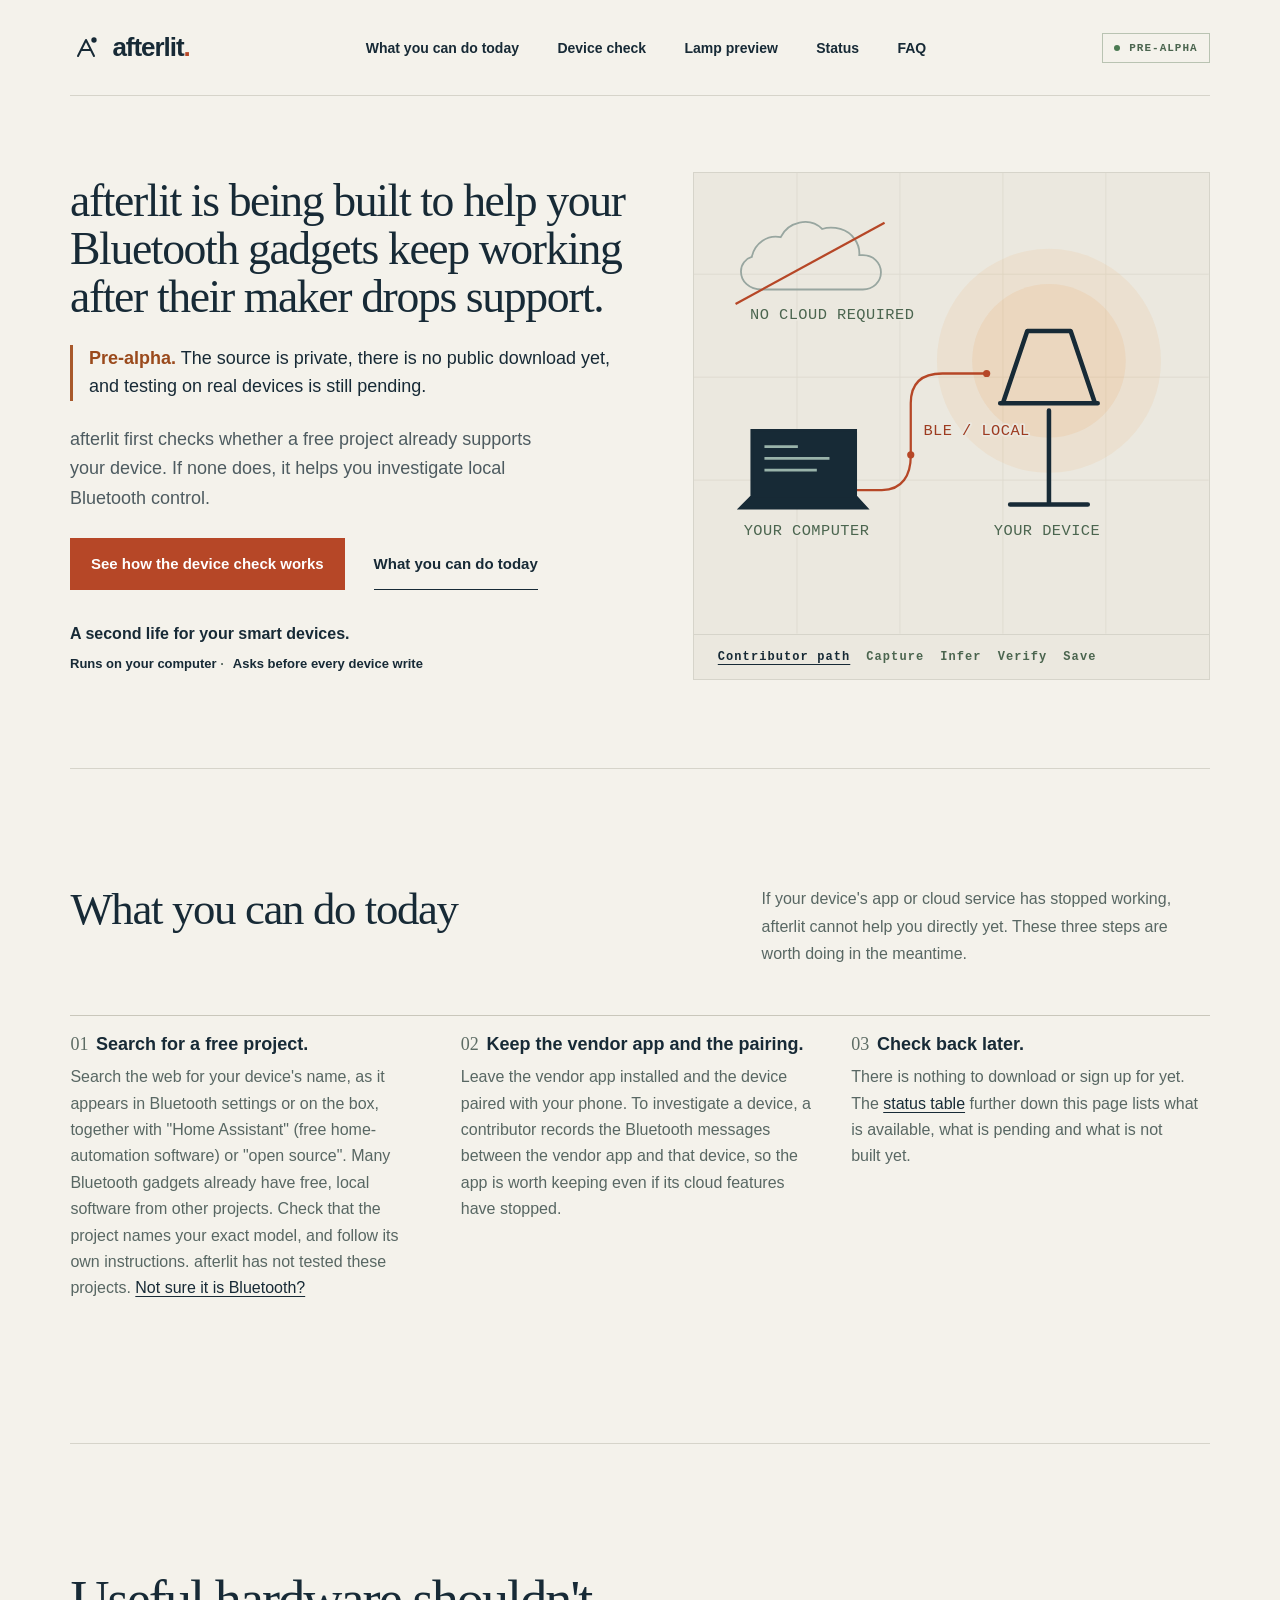
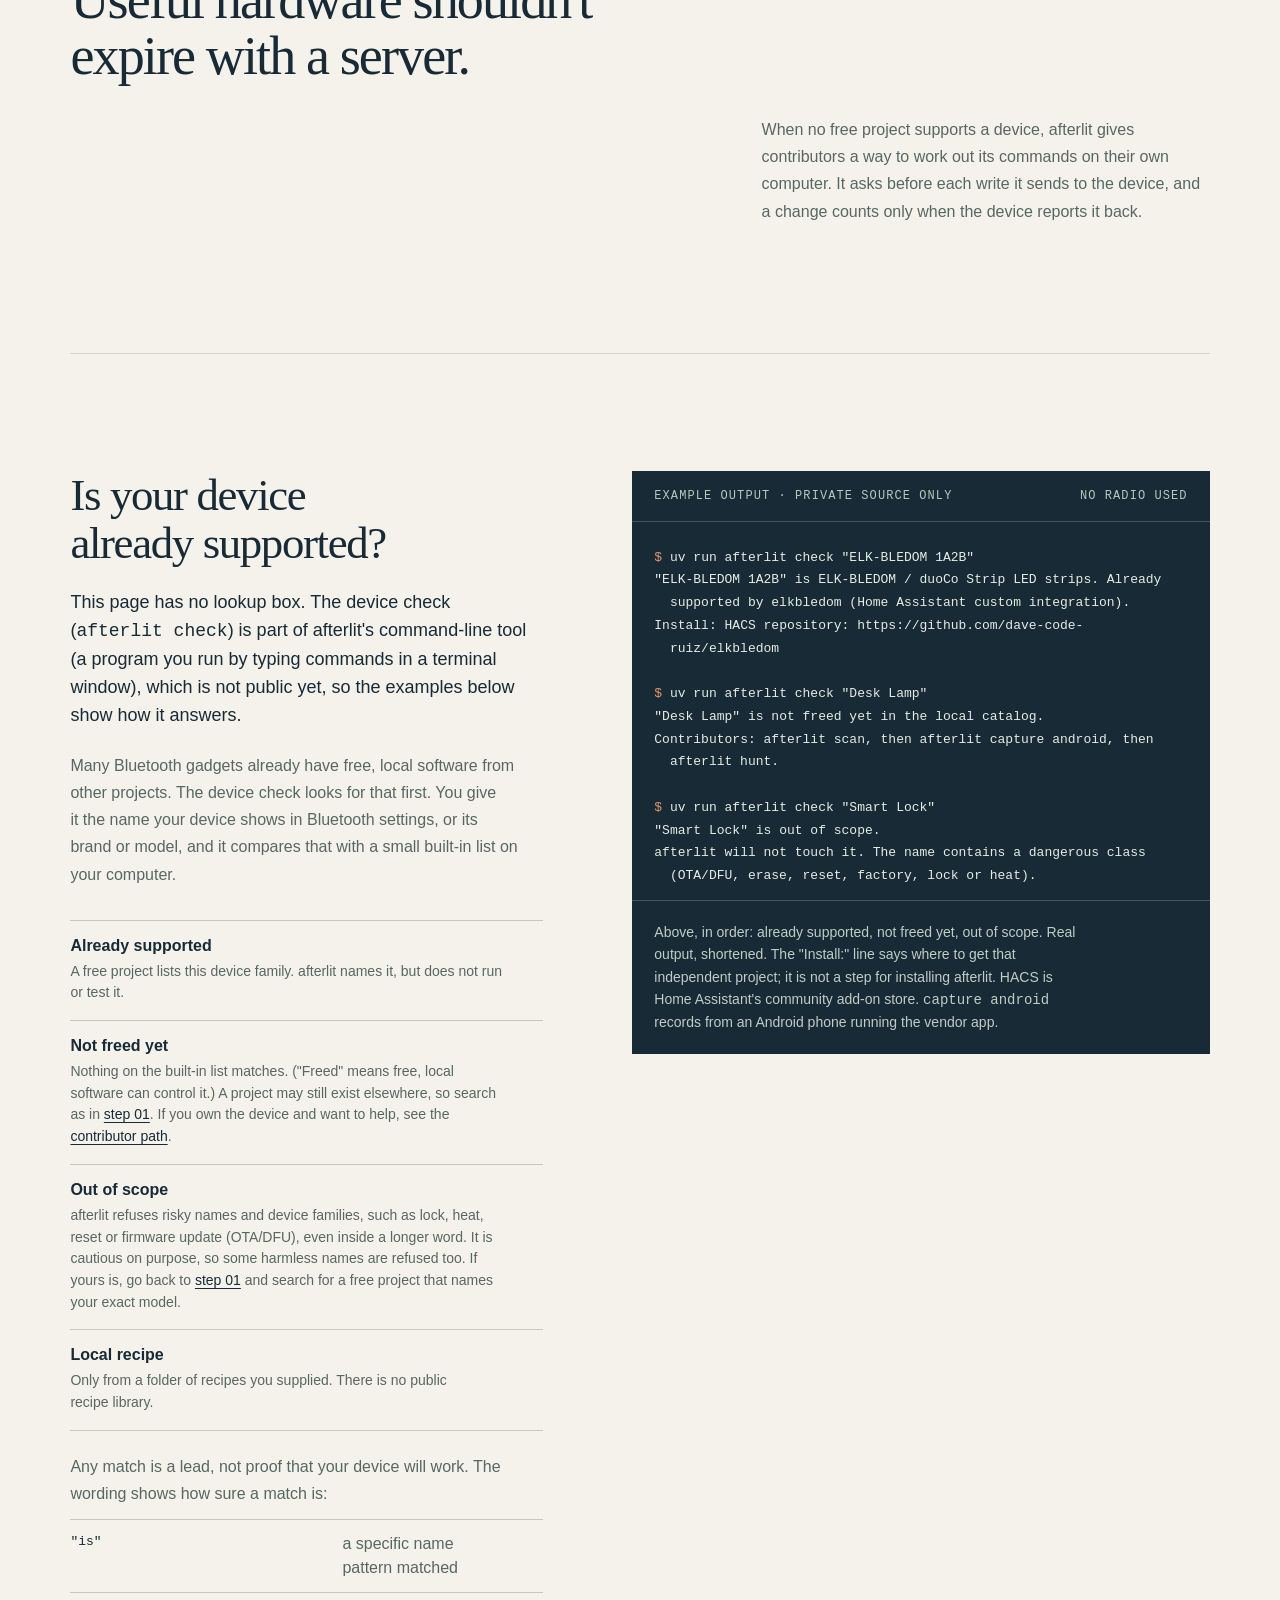
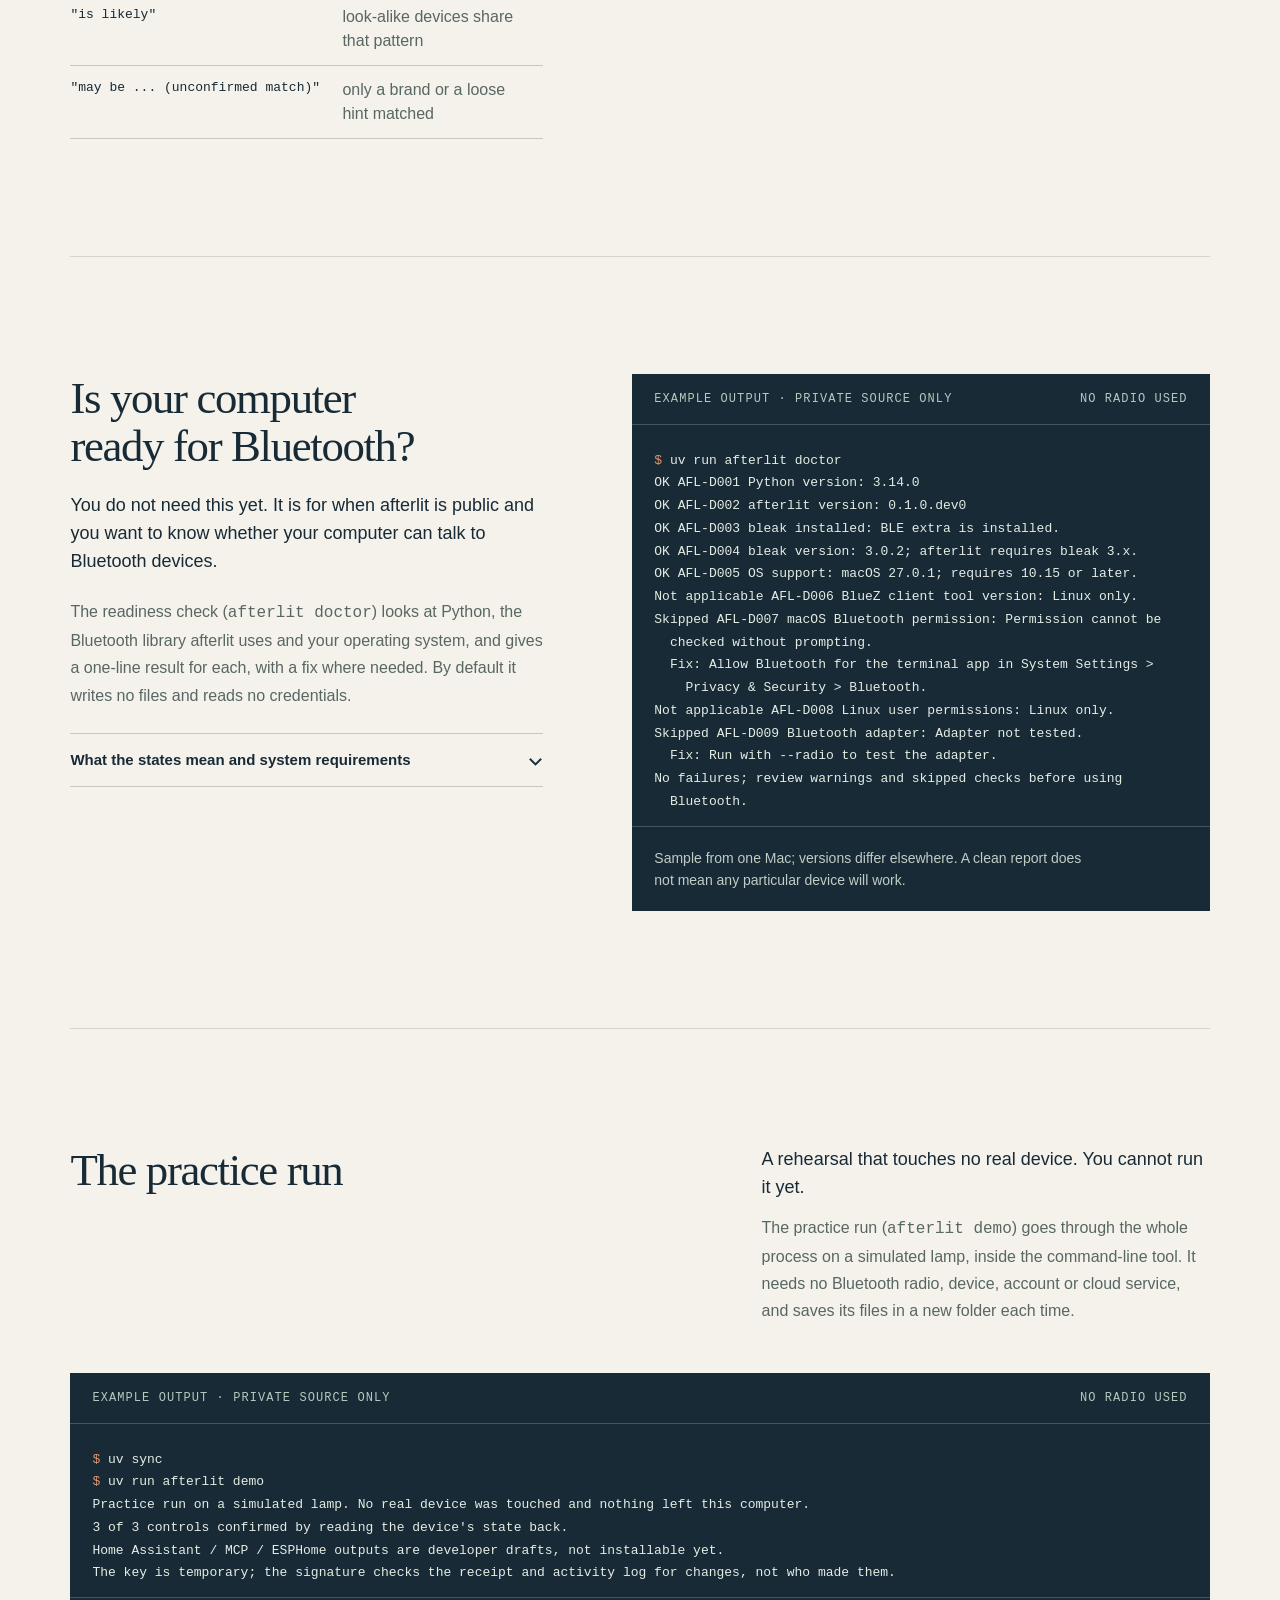
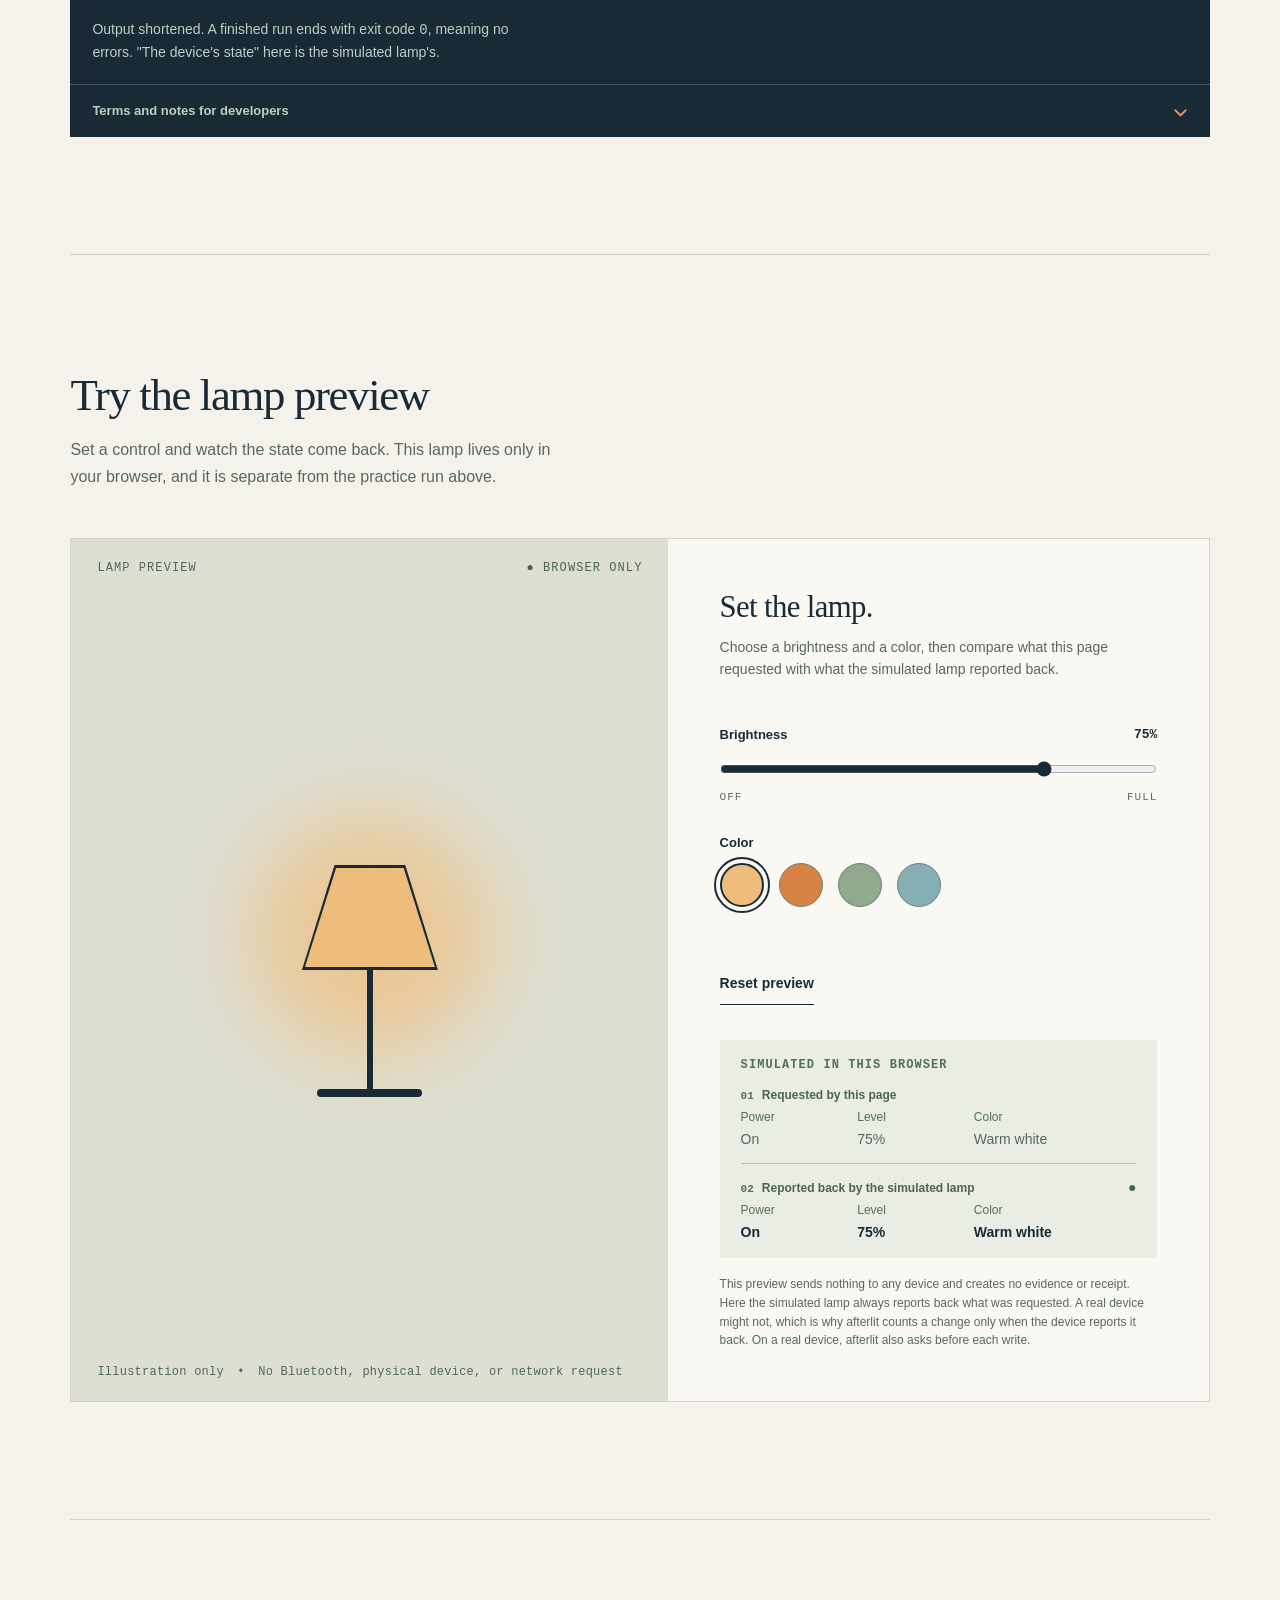
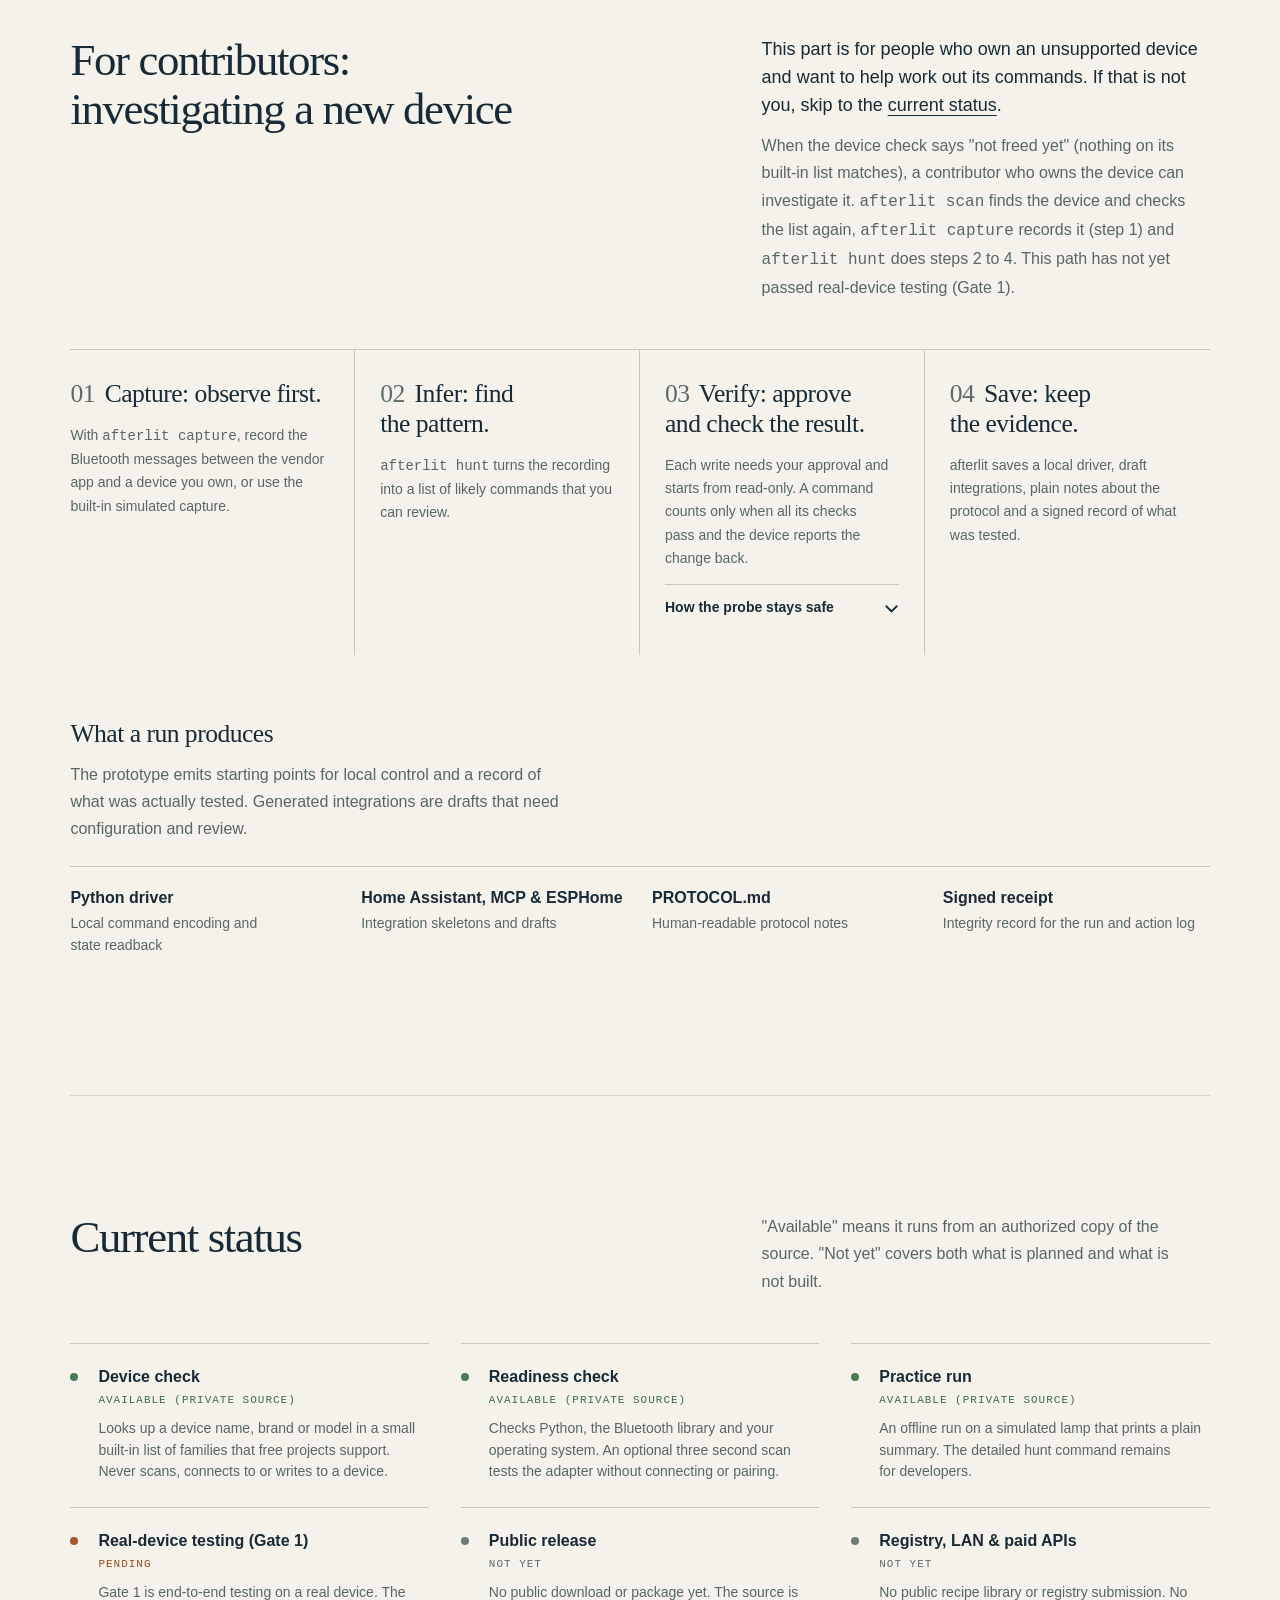
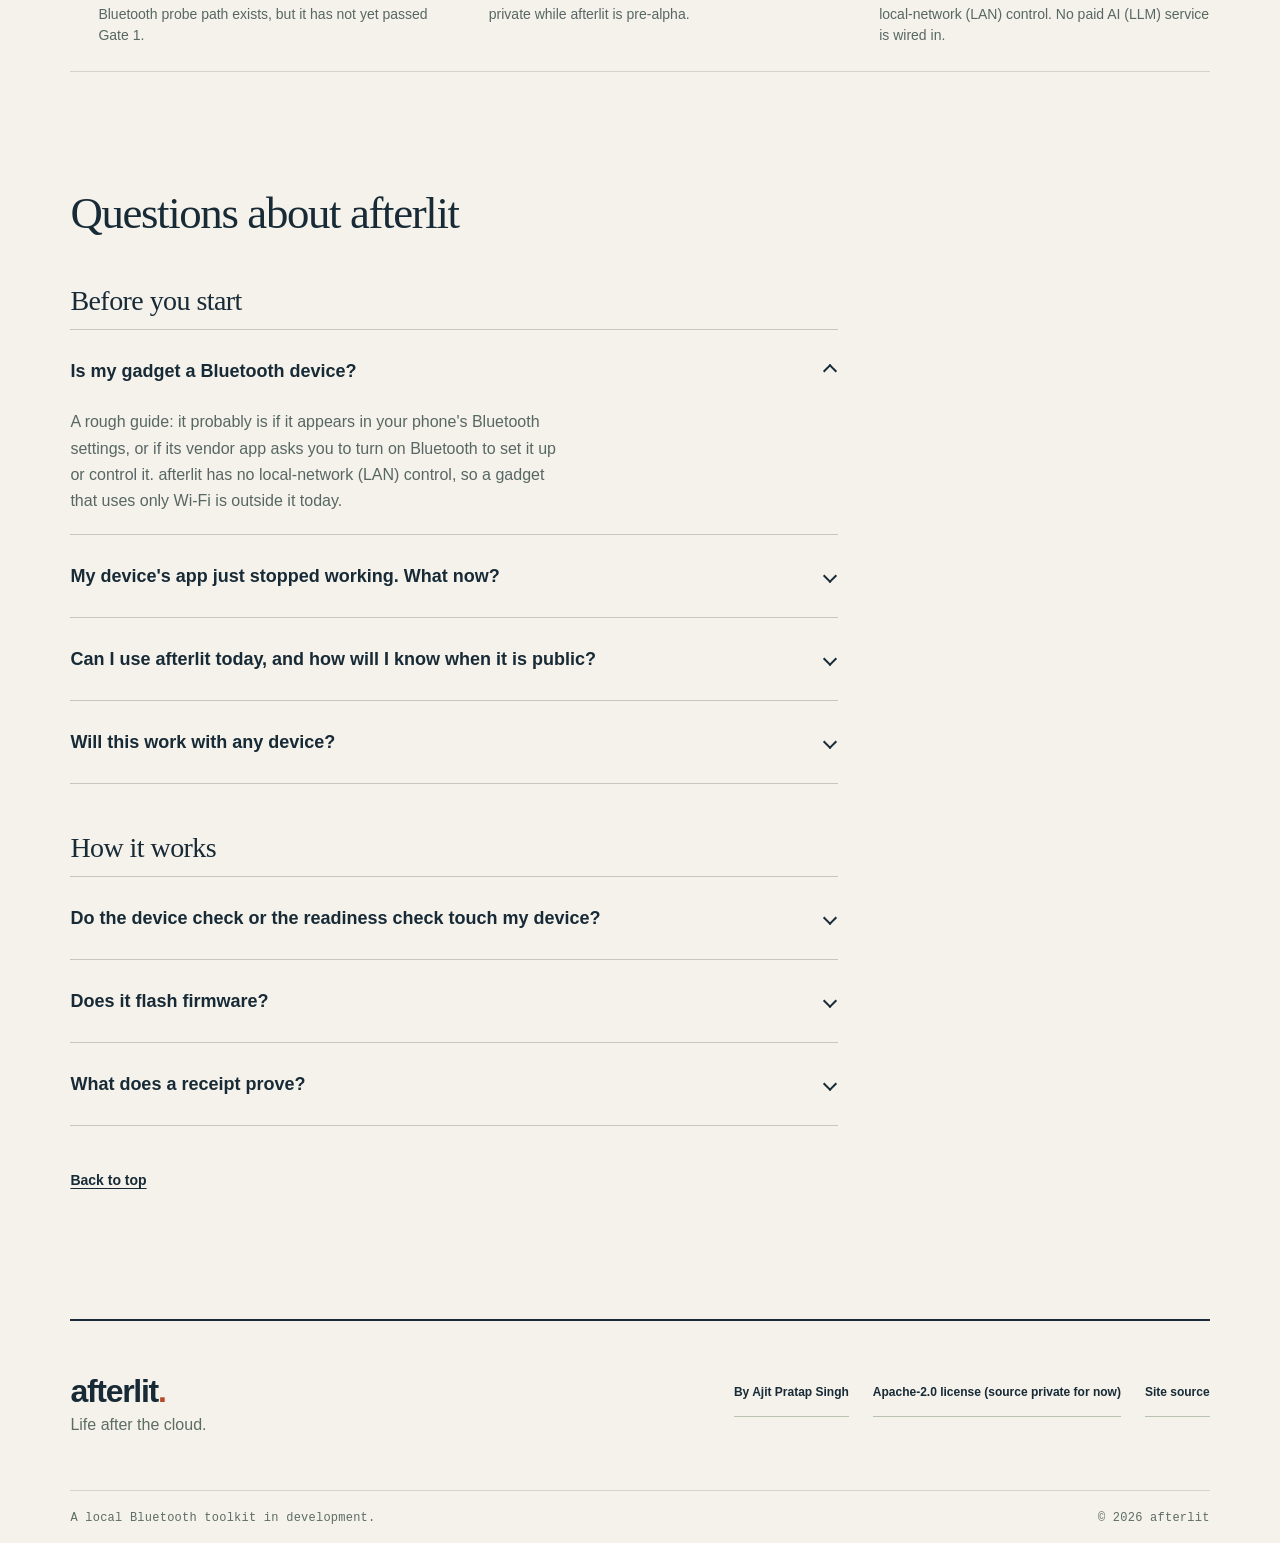
==== commit b72a1fcd: "feat(site): critique loop round 3 Co-Authored-By: Claude Opus 5.5 <noreply@anthropic.com>  Claude-Se" ====
--- a/website/index.html
+++ b/website/index.html
@@ -23,8 +23,8 @@
 <meta name="twitter:description" content="Pre-alpha, source private. Check whether a free project already supports your Bluetooth device, and investigate the rest locally. Integrations are drafts.">
 <meta name="twitter:image:alt" content="afterlit: A second life for your smart devices. A lamp connects to a local computer. Pre-alpha, with hardware validation pending.">
 <link rel="icon" href="./assets/favicon.svg" type="image/svg+xml">
-<link rel="stylesheet" href="./styles.css?v=20261029-4">
-<script src="./site.js?v=20261029-4" defer></script>
+<link rel="stylesheet" href="./styles.css?v=20261029-5">
+<script src="./site.js?v=20261029-5" defer></script>
 <title>afterlit: life after the cloud</title>
 </head>
 <body>
@@ -37,12 +37,12 @@
 </header>
 <main id="main">
 <section class="hero" aria-labelledby="hero-title">
-<div class="hero-copy"><h1 id="hero-title">afterlit is being built to help your Bluetooth gadgets keep working after their maker drops support.</h1><p class="hero-status"><strong>Pre-alpha.</strong> The source is private, there is no public download yet, and testing on real devices is still pending.</p><div class="hero-actions"><a class="button primary" href="#check">See how the device check works</a><a class="button text-button" href="#today">What you can do today</a></div><p class="hero-pitch">A second life for your smart devices.</p><p class="lede">afterlit first checks whether a free project already supports your device. If none does, it helps you investigate local Bluetooth control.</p><p class="hero-note"><span>Runs on your computer</span><span aria-hidden="true">&nbsp;·</span> <span>Asks before every device write</span></p></div>
-<div class="hero-art" role="img" aria-label="A lamp linked directly to a local computer, with the cloud crossed out"><svg viewBox="0 0 570 510" preserveAspectRatio="xMidYMid slice" aria-hidden="true"><path class="grid" d="M0 112H570M0 226H570M0 340H570M114 0V510M228 0V510M342 0V510M456 0V510"/><circle class="halo outer" cx="393" cy="208" r="124"/><circle class="halo inner" cx="393" cy="208" r="85"/><path class="wire" d="M130 351h78c23 0 32-17 32-38v-58c0-22 12-33 35-33h49"/><circle class="node" cx="240" cy="312" r="4"/><circle class="node" cx="324" cy="222" r="4"/><path class="screen" d="M64 285h115v73H64z M51 371h140l-12-13H64z"/><path class="screen-detail" d="M78 303h37m-37 13h72m-72 13h58"/><path class="lamp" d="M393 263v104m-43 0h86 M342 255h102l-27-80h-48z M339 255h108"/><path class="cloud" d="M64 93c3-15 17-25 32-22 8-17 32-23 46-9 6-2 13-2 20 0 14 4 22 17 21 29h4c11 0 20 8 20 19s-9 19-20 19H75c-14 0-23-9-23-20 0-8 5-14 12-16Z"/><path class="strike" d="M46 145 211 55"/><text class="label-cloud" x="62" y="162">NO CLOUD REQUIRED</text><text class="label-base" x="55" y="401">YOUR COMPUTER</text><text class="label-base" x="332" y="401">YOUR DEVICE</text><text class="signal" x="254" y="290">BLE / LOCAL</text></svg><div class="art-bottom"><span>Capture</span><span>Infer</span><span>Verify</span><span>Save</span></div></div>
+<div class="hero-copy"><h1 id="hero-title">afterlit is being built to help your Bluetooth gadgets keep working after their maker drops support.</h1><p class="hero-status"><strong>Pre-alpha.</strong> The source is private, there is no public download yet, and testing on real devices is still pending.</p><p class="lede">afterlit first checks whether a free project already supports your device. If none does, it helps you investigate local Bluetooth control.</p><div class="hero-actions"><a class="button primary" href="#check">See how the device check works</a><a class="button text-button" href="#today">What you can do today</a></div><p class="hero-pitch">A second life for your smart devices.</p><p class="hero-note"><span>Runs on your computer</span><span aria-hidden="true">&nbsp;·</span> <span>Asks before every device write</span></p></div>
+<figure class="hero-art"><div class="hero-art-img" role="img" aria-label="A lamp linked directly to a local computer, with the cloud crossed out"><svg viewBox="0 0 570 510" preserveAspectRatio="xMidYMid slice" aria-hidden="true"><path class="grid" d="M0 112H570M0 226H570M0 340H570M114 0V510M228 0V510M342 0V510M456 0V510"/><circle class="halo outer" cx="393" cy="208" r="124"/><circle class="halo inner" cx="393" cy="208" r="85"/><path class="wire" d="M130 351h78c23 0 32-17 32-38v-58c0-22 12-33 35-33h49"/><circle class="node" cx="240" cy="312" r="4"/><circle class="node" cx="324" cy="222" r="4"/><path class="screen" d="M64 285h115v73H64z M51 371h140l-12-13H64z"/><path class="screen-detail" d="M78 303h37m-37 13h72m-72 13h58"/><path class="lamp" d="M393 263v104m-43 0h86 M342 255h102l-27-80h-48z M339 255h108"/><path class="cloud" d="M64 93c3-15 17-25 32-22 8-17 32-23 46-9 6-2 13-2 20 0 14 4 22 17 21 29h4c11 0 20 8 20 19s-9 19-20 19H75c-14 0-23-9-23-20 0-8 5-14 12-16Z"/><path class="strike" d="M46 145 211 55"/><text class="label-cloud" x="62" y="162">NO CLOUD REQUIRED</text><text class="label-base" x="55" y="401">YOUR COMPUTER</text><text class="label-base" x="332" y="401">YOUR DEVICE</text><text class="signal" x="254" y="290">BLE / LOCAL</text></svg></div><figcaption class="art-bottom"><a class="art-path" href="#workflow"><span class="art-path-label">Contributor path</span><span class="art-steps"><span>Capture</span><span>Infer</span><span>Verify</span><span>Save</span></span></a></figcaption></figure>
 </section>
-<section class="today section-rule" id="today" aria-labelledby="today-title"><div class="section-heading head-row"><h2 id="today-title">What you can do today</h2><p>If your device's app or cloud service has stopped working, afterlit cannot help you directly yet. These three steps are worth doing in the meantime.</p></div><ol class="artifact-list today-list" aria-labelledby="today-title"><li><strong><span class="number">01</span> Search for a free project.</strong><small>Search the web for your device's name, as it appears in Bluetooth settings or on the box, together with "Home Assistant" (free home-automation software) or "open source". Many Bluetooth gadgets already have free, local software from other projects. Check that the project names your exact model, and follow its own instructions. afterlit has not tested these projects.</small></li><li><strong><span class="number">02</span> Keep the vendor app and the pairing.</strong><small>Leave the vendor app installed and the device paired with your phone. To investigate a device, a contributor records the Bluetooth messages between the vendor app and that device, so the app is worth keeping even if its cloud features have stopped.</small></li><li><strong><span class="number">03</span> Check back later.</strong><small>There is nothing to download or sign up for yet. The <a href="#status">status table</a> further down this page lists what is available, what is pending and what is not built yet.</small></li></ol></section>
+<section class="today section-rule" id="today" aria-labelledby="today-title"><div class="section-heading head-row"><h2 id="today-title">What you can do today</h2><p>If your device's app or cloud service has stopped working, afterlit cannot help you directly yet. These three steps are worth doing in the meantime.</p></div><ol class="artifact-list today-list" aria-labelledby="today-title"><li><strong><span class="number">01</span> Search for a free project.</strong><small>Search the web for your device's name, as it appears in Bluetooth settings or on the box, together with "Home Assistant" (free home-automation software) or "open source". Many Bluetooth gadgets already have free, local software from other projects. Check that the project names your exact model, and follow its own instructions. afterlit has not tested these projects. <a href="#faq-bluetooth">Not sure it is Bluetooth?</a></small></li><li><strong><span class="number">02</span> Keep the vendor app and the pairing.</strong><small>Leave the vendor app installed and the device paired with your phone. To investigate a device, a contributor records the Bluetooth messages between the vendor app and that device, so the app is worth keeping even if its cloud features have stopped.</small></li><li><strong><span class="number">03</span> Check back later.</strong><small>There is nothing to download or sign up for yet. The <a href="#status">status table</a> further down this page lists what is available, what is pending and what is not built yet.</small></li></ol></section>
 <section class="problem section-rule" aria-labelledby="problem-title"><div><h2 id="problem-title">Useful hardware shouldn't expire with a server.</h2><p>When no free project supports a device, afterlit gives contributors a way to work out its commands on their own computer. It asks before each write it sends to the device, and a change counts only when the device reports it back.</p></div></section>
-<section class="check-section section-rule" id="check" aria-labelledby="check-title"><div class="section-intro"><h2 id="check-title">Is your device already supported?</h2><p class="takeaway">This page has no lookup box. The device check (afterlit check) is part of afterlit's command-line tool, which is not public yet, so the examples below show how it answers.</p><p>Many Bluetooth gadgets already have free, local software from other projects. The device check looks for that first. You give it the name your device shows in Bluetooth settings, or its brand or model, and it compares that with a small built-in list on your computer.</p></div><div class="terminal"><div class="terminal-head"><span>PRIVATE SOURCE ONLY</span><span>NO RADIO USED</span></div><pre tabindex="0" role="region" aria-label="Example device checks"><code><span class="ln"><span aria-hidden="true">$</span> uv run afterlit check "ELK-BLEDOM 1A2B"</span>
+<section class="check-section section-rule" id="check" aria-labelledby="check-title"><div class="section-intro"><h2 id="check-title">Is your device already supported?</h2><p class="takeaway">This page has no lookup box. The device check (<code>afterlit check</code>) is part of afterlit's command-line tool (a program you run by typing commands in a terminal window), which is not public yet, so the examples below show how it answers.</p><p>Many Bluetooth gadgets already have free, local software from other projects. The device check looks for that first. You give it the name your device shows in Bluetooth settings, or its brand or model, and it compares that with a small built-in list on your computer.</p></div><div class="terminal"><div class="terminal-head"><span class="head-label"><span>EXAMPLE OUTPUT ·</span> <span>PRIVATE SOURCE ONLY</span></span><span>NO RADIO USED</span></div><pre tabindex="0" role="region" aria-label="Example device checks"><code><span class="ln"><span aria-hidden="true">$</span> uv run afterlit check "ELK-BLEDOM 1A2B"</span>
 <span class="ln">"ELK-BLEDOM 1A2B" is ELK-BLEDOM / duoCo Strip LED strips. Already supported by elkbledom (Home Assistant custom integration).</span>
 <span class="ln">Install: HACS repository: https://github.com/dave-code-ruiz/elkbledom</span>
 
@@ -52,8 +52,8 @@
 
 <span class="ln"><span aria-hidden="true">$</span> uv run afterlit check "Smart Lock"</span>
 <span class="ln">"Smart Lock" is out of scope.</span>
-<span class="ln">afterlit will not touch it. The name contains a dangerous class (OTA/DFU, erase, reset, factory, lock or heat).</span></code></pre><p>Above, in order: already supported, not freed yet, out of scope. Real output, shortened. The "Install:" line says where to get that independent project; it is not a step for installing afterlit. HACS is Home Assistant's community add-on store. <code>capture android</code> records from an Android phone running the vendor app.</p></div><div class="section-detail"><ul class="artifact-list outcome-list" aria-label="The four possible answers"><li><strong>Already supported</strong><small>A free project lists this device family. afterlit names it, but does not run or test it.</small></li><li><strong>Not freed yet</strong><small>Nothing on the built-in list matches. ("Freed" means free, local software can control it.) A project may still exist elsewhere.</small></li><li><strong>Out of scope</strong><small>afterlit refuses risky names and device families, such as lock, heat, reset or firmware update (OTA/DFU), even inside a longer word. It is cautious on purpose, so some harmless names are refused too. If yours is, go back to <a href="#today">step 01</a> and search for a free project that names your exact model.</small></li><li><strong>Local recipe</strong><small>Only from a folder of recipes you supplied. There is no public recipe library.</small></li></ul><p>Any match is a lead, not proof that your device will work. The wording shows how sure a match is:</p><dl class="confidence" aria-label="How sure a match is"><div><dt>"is"</dt><dd>a specific name pattern matched</dd></div><div><dt>"is likely"</dt><dd>look-alike devices share that pattern</dd></div><div><dt>"may be ... (unconfirmed match)"</dt><dd>only a brand or a loose hint matched</dd></div></dl></div></section>
-<section class="doctor-section section-rule" id="doctor" aria-labelledby="doctor-title"><div class="section-intro"><h2 id="doctor-title">Is your computer ready for Bluetooth?</h2><p class="takeaway">You do not need this yet. It is for when afterlit is public and you want to know whether your computer can talk to Bluetooth devices.</p><p>The readiness check (afterlit doctor) looks at Python, the Bluetooth library afterlit uses (bleak) and your operating system before you use a real device. Each line of its report gives a state, a short code naming the check (AFL-D001 to AFL-D009) and a one-line result, with a fix where needed. By default it writes no files and reads no credentials.</p></div><div class="terminal"><div class="terminal-head"><span>PRIVATE SOURCE ONLY</span><span>NO RADIO USED</span></div><pre tabindex="0" role="region" aria-label="Example readiness check output"><code><span class="ln"><span aria-hidden="true">$</span> uv run afterlit doctor</span>
+<span class="ln">afterlit will not touch it. The name contains a dangerous class (OTA/DFU, erase, reset, factory, lock or heat).</span></code></pre><p>Above, in order: already supported, not freed yet, out of scope. Real output, shortened. The "Install:" line says where to get that independent project; it is not a step for installing afterlit. HACS is Home Assistant's community add-on store. <code>capture android</code> records from an Android phone running the vendor app.</p></div><div class="section-detail"><ul class="artifact-list outcome-list" aria-label="The four possible answers"><li><strong>Already supported</strong><small>A free project lists this device family. afterlit names it, but does not run or test it.</small></li><li><strong>Not freed yet</strong><small>Nothing on the built-in list matches. ("Freed" means free, local software can control it.) A project may still exist elsewhere, so search as in <a href="#today">step 01</a>. If you own the device and want to help, see the <a href="#workflow">contributor path</a>.</small></li><li><strong>Out of scope</strong><small>afterlit refuses risky names and device families, such as lock, heat, reset or firmware update (OTA/DFU), even inside a longer word. It is cautious on purpose, so some harmless names are refused too. If yours is, go back to <a href="#today">step 01</a> and search for a free project that names your exact model.</small></li><li><strong>Local recipe</strong><small>Only from a folder of recipes you supplied. There is no public recipe library.</small></li></ul><p>Any match is a lead, not proof that your device will work. The wording shows how sure a match is:</p><dl class="confidence" aria-label="How sure a match is"><div><dt>"is"</dt><dd>a specific name pattern matched</dd></div><div><dt>"is likely"</dt><dd>look-alike devices share that pattern</dd></div><div><dt>"may be ... (unconfirmed match)"</dt><dd>only a brand or a loose hint matched</dd></div></dl></div></section>
+<section class="doctor-section section-rule" id="doctor" aria-labelledby="doctor-title"><div class="section-intro"><h2 id="doctor-title">Is your computer ready for Bluetooth?</h2><p class="takeaway">You do not need this yet. It is for when afterlit is public and you want to know whether your computer can talk to Bluetooth devices.</p><p>The readiness check (<code>afterlit doctor</code>) looks at Python, the Bluetooth library afterlit uses and your operating system, and gives a one-line result for each, with a fix where needed. By default it writes no files and reads no credentials.</p></div><div class="terminal"><div class="terminal-head"><span class="head-label"><span>EXAMPLE OUTPUT ·</span> <span>PRIVATE SOURCE ONLY</span></span><span>NO RADIO USED</span></div><pre tabindex="0" role="region" aria-label="Example readiness check output"><code><span class="ln"><span aria-hidden="true">$</span> uv run afterlit doctor</span>
 <span class="ln">OK AFL-D001 Python version: 3.14.0</span>
 <span class="ln">OK AFL-D002 afterlit version: 0.1.0.dev0</span>
 <span class="ln">OK AFL-D003 bleak installed: BLE extra is installed.</span>
@@ -65,17 +65,17 @@
 <span class="ln">Not applicable AFL-D008 Linux user permissions: Linux only.</span>
 <span class="ln">Skipped AFL-D009 Bluetooth adapter: Adapter not tested.</span>
 <span class="ln ln-fix">  Fix: Run with --radio to test the adapter.</span>
-<span class="ln">No failures; review warnings and skipped checks before using Bluetooth.</span></code></pre><p>Sample from one Mac; versions differ elsewhere. A clean report does not mean any particular device will work.</p></div><div class="section-detail"><dl class="confidence" aria-label="What each state means"><div><dt>OK</dt><dd>the check passed</dd></div><div><dt>Not applicable</dt><dd>does not apply to your operating system</dd></div><div><dt>Skipped</dt><dd>not tested this time: Bluetooth permission cannot be checked without a prompt, and the adapter is tested only with --radio</dd></div><div><dt>Check</dt><dd>a warning, worth reviewing before you use Bluetooth; the report's last line calls these warnings. None in this sample.</dd></div><div><dt>Problem</dt><dd>needs fixing first; Windows 10, for example, is reported as a problem. None in this sample.</dd></div></dl><p>Any Check, Problem or Skipped line means your computer is not yet confirmed ready.</p><details class="dev-notes"><summary>Radio scan and system requirements</summary><p>Add --radio for a three second scan for nearby devices. It does not connect, pair, or read or write device data, but like any Bluetooth scan it may send standard scan requests, and your computer may ask for Bluetooth permission.</p><p>The readiness check expects Windows 11 (build 22000 or later), macOS 10.15 or later, or Linux with BlueZ 5.55 or later (BlueZ is Linux's Bluetooth system), and reports Windows 10 as a problem. These minimums come from the Bluetooth library afterlit uses, not from device testing.</p></details></div></section>
-<section class="quickstart section-rule" id="quickstart" aria-labelledby="quickstart-title"><div class="section-heading head-row"><h2 id="quickstart-title">The practice run: afterlit demo</h2><div class="head-copy"><p class="takeaway">A rehearsal that touches no real device. You cannot run it yet: like the checks above, it needs the private source.</p><p>The practice run (afterlit demo) goes through the whole process on a simulated lamp, inside the command-line tool. It needs no Bluetooth radio, device, account or cloud service, and saves its files in a new folder each time.</p></div></div><div class="terminal"><div class="terminal-head"><span>PRIVATE SOURCE ONLY</span><span>NO RADIO USED</span></div><pre tabindex="0" role="region" aria-label="Practice run commands and output"><code><span class="ln"><span aria-hidden="true">$</span> uv sync</span>
+<span class="ln">No failures; review warnings and skipped checks before using Bluetooth.</span></code></pre><p>Sample from one Mac; versions differ elsewhere. A clean report does not mean any particular device will work.</p></div><div class="section-detail"><details class="dev-notes"><summary>What the states mean and system requirements</summary><p>Each line starts with a state word, then a short code naming the check (AFL-D001 to AFL-D009). Any "Check", "Problem" or "Skipped" line means your computer is not yet confirmed ready.</p><dl class="confidence" aria-label="What each state means"><div><dt>"OK"</dt><dd>the check passed</dd></div><div><dt>"Not applicable"</dt><dd>does not apply to your operating system</dd></div><div><dt>"Skipped"</dt><dd>not tested this time: Bluetooth permission cannot be checked without a prompt, and the adapter is tested only with --radio</dd></div><div><dt>"Check" (a warning)</dt><dd>worth reviewing before you use Bluetooth; the report's last line calls these warnings. None in this sample.</dd></div><div><dt>"Problem"</dt><dd>needs fixing first; Windows 10, for example, is reported as a problem. None in this sample.</dd></div></dl><p>Add --radio for a three second scan for nearby devices. It does not connect, pair, or read or write device data, but like any Bluetooth scan it may send standard scan requests, and your computer may ask for Bluetooth permission.</p><p>The readiness check expects Windows 11 (build 22000 or later), macOS 10.15 or later, or Linux with BlueZ 5.55 or later (BlueZ is Linux's Bluetooth system), and reports Windows 10 as a problem. These minimums come from the Bluetooth library afterlit uses (bleak), not from device testing.</p></details></div></section>
+<section class="quickstart section-rule" id="quickstart" aria-labelledby="quickstart-title"><div class="section-heading head-row"><h2 id="quickstart-title">The practice run</h2><div class="head-copy"><p class="takeaway">A rehearsal that touches no real device. You cannot run it yet.</p><p>The practice run (<code>afterlit demo</code>) goes through the whole process on a simulated lamp, inside the command-line tool. It needs no Bluetooth radio, device, account or cloud service, and saves its files in a new folder each time.</p></div></div><div class="terminal"><div class="terminal-head"><span class="head-label"><span>EXAMPLE OUTPUT ·</span> <span>PRIVATE SOURCE ONLY</span></span><span>NO RADIO USED</span></div><pre tabindex="0" role="region" aria-label="Practice run commands and output"><code><span class="ln"><span aria-hidden="true">$</span> uv sync</span>
 <span class="ln"><span aria-hidden="true">$</span> uv run afterlit demo</span>
 <span class="ln">Practice run on a simulated lamp. No real device was touched and nothing left this computer.</span>
 <span class="ln">3 of 3 controls confirmed by reading the device's state back.</span>
 <span class="ln">Home Assistant / MCP / ESPHome outputs are developer drafts, not installable yet.</span>
 <span class="ln">The key is temporary; the signature checks the receipt and activity log for changes, not who made them.</span></code></pre><p>Output shortened. A finished run ends with exit code <code>0</code>, meaning no errors. "The device's state" here is the simulated lamp's.</p><details class="dev-notes"><summary>Terms and notes for developers</summary><p><code>uv sync</code> installs what afterlit needs. MCP lets AI assistants use tools; ESPHome is firmware for small Wi-Fi boards.</p><p>The run also lists the controls it learned, prints where its files are saved and shows the temporary key's fingerprint. Developers can still run the detailed <code>afterlit hunt</code> command. Its simulated strip carries a fixed <code>0xFF</code> filler byte in the power frame, covered by a pre-declared allowance that the signed receipt records; a real device needs that allowance confirmed by hand.</p></details></div></section>
-<span id="demo" aria-hidden="true"></span><section class="demo-section section-rule" id="preview" aria-labelledby="preview-title"><div class="section-heading head-row"><h2 id="preview-title">Try the lamp preview</h2><p>Set a control and watch the state come back. This lamp lives only in your browser, and it is separate from the practice run above.</p></div><div class="workbench"><div class="bench-intro"><h3>Set the lamp.</h3><p>Choose a brightness and a color, then compare what this page requested with what the simulated lamp reported back.</p></div><div class="bench-visual"><div class="bench-top"><span>LAMP PREVIEW</span><span><span aria-hidden="true">●</span> BROWSER ONLY</span></div><div class="bench-stage"><div class="demo-lamp level-75 tone-warm" id="demo-lamp" aria-hidden="true"><div class="demo-glow"></div><div class="demo-shade"></div><div class="demo-stem"></div><div class="demo-base"></div></div></div><p class="bench-foot">Illustration only <span aria-hidden="true">•</span> No Bluetooth, physical device, or network request</p></div><div class="bench-controls"><fieldset id="demo-controls" disabled><legend class="sr-only">Lamp preview controls</legend><div class="control-heading"><label for="brightness">Brightness</label><output id="brightness-value" for="brightness">75%</output></div><input id="brightness" type="range" min="0" max="100" step="25" value="75" aria-valuetext="75%"><div class="range-ends"><span>OFF</span><span>FULL</span></div><div class="color-control"><p id="color-label">Color</p><div class="swatches" role="group" aria-labelledby="color-label"><button type="button" class="swatch swatch-warm" data-tone="warm" aria-label="Warm white" aria-pressed="true" title="Warm white"></button><button type="button" class="swatch swatch-amber" data-tone="amber" aria-label="Amber" aria-pressed="false" title="Amber"></button><button type="button" class="swatch swatch-sage" data-tone="sage" aria-label="Sage" aria-pressed="false" title="Sage"></button><button type="button" class="swatch swatch-blue" data-tone="blue" aria-label="Blue" aria-pressed="false" title="Blue"></button></div><p class="color-off-note" id="color-off-note" hidden>The lamp is off. Turn it up to pick a color.</p></div><button type="button" class="reset-button" id="demo-reset">Reset preview</button></fieldset><p class="no-js-note">Turn on JavaScript to use the lamp preview.</p><div class="readback"><p class="readback-title">SIMULATED IN THIS BROWSER</p><div class="readback-step readback-requested"><p class="readback-label"><span class="readback-num" aria-hidden="true">01</span> Requested by this page</p><dl><div><dt>Power</dt><dd id="req-power">On</dd></div><div><dt>Level</dt><dd id="req-level">75%</dd></div><div><dt>Color</dt><dd id="req-color">Warm white</dd></div></dl></div><div class="readback-step readback-reported" role="status" aria-live="polite" aria-atomic="true"><p class="readback-label"><span class="readback-num" aria-hidden="true">02</span> Reported back by the simulated lamp<span class="readback-dot" aria-hidden="true">●</span></p><dl><div><dt>Power</dt><dd id="state-power">On</dd></div><div><dt>Level</dt><dd id="state-level">75%</dd></div><div><dt>Color</dt><dd id="state-color">Warm white</dd></div></dl></div></div><p class="evidence-note">This preview sends nothing to any device and creates no evidence or receipt. Here the simulated lamp always reports back what was requested. A real device might not, which is why afterlit counts a change only when the device reports it back. On a real device, afterlit also asks before each write.</p></div></div></section>
-<section class="workflow section-rule" id="workflow" aria-labelledby="workflow-title"><div class="section-heading head-row"><h2 id="workflow-title">For contributors: investigating a new device</h2><div class="head-copy"><p class="takeaway">This part is for people who own an unsupported device and want to help work out its commands. If that is not you, skip to the <a href="#status">current status</a>.</p><p class="workflow-intro">When the device check says "not freed yet" (nothing on its built-in list matches), a contributor who owns the device can investigate it. <code>afterlit scan</code> finds the device and checks the list again, <code>afterlit capture</code> records it (step 1) and <code>afterlit hunt</code> does steps 2 to 4. This path has not yet passed real-device testing (Gate 1).</p></div></div><div class="steps"><article><h3><span class="number">01</span> Capture: observe first.</h3><p>With <code>afterlit capture</code>, record the Bluetooth messages between the vendor app and a device you own, or use the built-in simulated capture.</p></article><article><h3><span class="number">02</span> Infer: find the pattern.</h3><p><code>afterlit hunt</code> turns the recording into a list of likely commands that you can review.</p></article><article><h3><span class="number">03</span> Verify: approve and check the result.</h3><p>On a real device, afterlit asks before every write. A command counts only when all its checks pass and the device reports the change back.</p></article><article><h3><span class="number">04</span> Save: keep the evidence.</h3><p>afterlit saves a local driver, draft integrations, plain notes about the protocol and a signed record of what was tested.</p></article><p class="method-note"><strong>About step <span class="number">03</span>:</strong> the probe (the step that tests commands on a real device) starts read-only. Each write requires a new approval. The probe checks every fixed byte of each command, refuses dangerous command names and known OTA/DFU targets, and never logs the Bluetooth characteristics that identify a device. Notification subscriptions need approval too.</p></div><div class="run-outputs"><div><h3 id="outputs-title">What a run produces</h3><p>The prototype emits starting points for local control and a record of what was actually tested. Generated integrations are drafts that need configuration and review.</p></div><ul class="artifact-list" aria-labelledby="outputs-title"><li><strong>Python driver</strong><small>Local command encoding and state readback</small></li><li><strong>Home Assistant, MCP &amp; ESPHome</strong><small>Integration skeletons and drafts</small></li><li><strong>PROTOCOL.md</strong><small>Human-readable protocol notes</small></li><li><strong>Signed receipt</strong><small>Integrity record for the run and action log</small></li></ul></div></section>
-<section class="status-section section-rule" id="status" aria-labelledby="status-title"><div class="section-heading head-row"><h2 id="status-title">Current status</h2><p>"Available" means it runs from an authorized copy of the source. "Not yet" covers both what is planned and what is not built.</p></div><div class="status-table"><div class="status-row"><span class="status-dot ready" aria-hidden="true"></span><strong>Device check</strong><span>Looks up a device name, brand or model in a small built-in list of families that free projects support. Never scans, connects to or writes to a device.</span><span class="state-tag">Available</span></div><div class="status-row"><span class="status-dot ready" aria-hidden="true"></span><strong>Readiness check</strong><span>Checks Python, the Bluetooth library and your operating system. An optional three second scan tests the adapter without connecting or pairing.</span><span class="state-tag">Available</span></div><div class="status-row"><span class="status-dot ready" aria-hidden="true"></span><strong>Practice run</strong><span>An offline run on a simulated lamp that prints a plain summary. The detailed hunt command remains for developers.</span><span class="state-tag">Available</span></div><div class="status-row"><span class="status-dot pending" aria-hidden="true"></span><strong>Real-device testing (Gate 1)</strong><span>Gate 1 is end-to-end testing on a real device. The Bluetooth probe path exists, but it has not yet passed Gate 1.</span><span class="state-tag">Pending</span></div><div class="status-row"><span class="status-dot future" aria-hidden="true"></span><strong>Public release</strong><span>No public download or package yet. The source is private while afterlit is pre-alpha.</span><span class="state-tag">Not yet</span></div><div class="status-row"><span class="status-dot future" aria-hidden="true"></span><strong>Registry, LAN &amp; paid APIs</strong><span>No public recipe library or registry submission. No local-network (LAN) control. No paid AI (LLM) service is wired in.</span><span class="state-tag">Not yet</span></div></div></section>
-<section class="faq section-rule" id="faq" aria-labelledby="faq-title"><div><h2 id="faq-title">Questions about afterlit</h2></div><div class="faq-list"><div class="faq-group"><h3 id="faq-before">Before you start</h3><details><summary>Is my gadget a Bluetooth device?</summary><p>A rough guide: it probably is if it appears in your phone's Bluetooth settings, or if its vendor app asks you to turn on Bluetooth to set it up or control it. afterlit has no local-network (LAN) control, so a gadget that uses only Wi-Fi is outside it today.</p></details><details><summary>My device's app just stopped working. What now?</summary><p>Start with <a href="#today">What you can do today</a>: search the web for your device's name together with "Home Assistant" or "open source", and keep the vendor app installed and the device paired. afterlit itself cannot help directly yet.</p></details><details><summary>Can I use afterlit today, and how will I know when it is public?</summary><p>Not yet. <a href="#status">Current status</a> shows which parts exist today, and it is where the public release will show. There is no signup or mailing list. Anyone can try the lamp preview on this page; it is only an illustration and connects to no device.</p></details><details><summary>Will this work with any device?</summary><p>No. The device check is the first step: it shows whether a free project already lists support for your device's family. A name match is a lead, not proof. For other devices, the real Bluetooth path has not yet passed Gate 1 (testing on a real device), every real-device write needs your approval, and generated integrations are drafts.</p></details></div><div class="faq-group"><h3 id="faq-how">How it works</h3><details><summary>Do the device check or the readiness check touch my device?</summary><p>Neither connects to, pairs with or writes to a device. The device check never uses Bluetooth; it compares the name you give it with a small built-in list. The readiness check uses Bluetooth only with --radio, for a three second scan that, like any Bluetooth scan, may send standard scan requests.</p></details><details><summary>Does it flash firmware?</summary><p>No. The current project does not flash firmware or bypass authentication, pairing, DRM, or licenses.</p></details><details><summary>What does a receipt prove?</summary><p>Its signature and hash chain (each log entry is linked to the one before, so a change shows) show whether recorded data changed after signing. Each run uses a one-off key by default; contributors can sign with their own key and verifiers can pin its fingerprint. A receipt does not prove that hardware was present or that an action was safe. Automated registry acceptance is not implemented.</p></details></div></div><p class="back-to-top"><a href="#top">Back to top</a></p></section>
+<span id="demo" aria-hidden="true"></span><section class="demo-section section-rule" id="preview" aria-labelledby="preview-title"><div class="section-heading"><h2 id="preview-title">Try the lamp preview</h2><p>Set a control and watch the state come back. This lamp lives only in your browser, and it is separate from the practice run above.</p></div><div class="workbench"><div class="bench-intro"><h3>Set the lamp.</h3><p>Choose a brightness and a color, then compare what this page requested with what the simulated lamp reported back.</p></div><div class="bench-visual"><div class="bench-top"><span>LAMP PREVIEW</span><span><span aria-hidden="true">●</span> BROWSER ONLY</span></div><div class="bench-stage"><div class="demo-lamp level-75 tone-warm" id="demo-lamp" aria-hidden="true"><div class="demo-glow"></div><div class="demo-shade"></div><div class="demo-stem"></div><div class="demo-base"></div></div></div><p class="bench-foot">Illustration only <span aria-hidden="true">•</span> No Bluetooth, physical device, or network request</p></div><div class="bench-controls"><fieldset id="demo-controls" disabled><legend class="sr-only">Lamp preview controls</legend><div class="control-heading"><label for="brightness">Brightness</label><output id="brightness-value" for="brightness">75%</output></div><input id="brightness" type="range" min="0" max="100" step="25" value="75" aria-valuetext="75%"><div class="range-ends"><span>OFF</span><span>FULL</span></div><div class="color-control"><p id="color-label">Color</p><div class="swatches" role="group" aria-labelledby="color-label"><button type="button" class="swatch swatch-warm" data-tone="warm" aria-label="Warm white" aria-pressed="true" title="Warm white"></button><button type="button" class="swatch swatch-amber" data-tone="amber" aria-label="Amber" aria-pressed="false" title="Amber"></button><button type="button" class="swatch swatch-sage" data-tone="sage" aria-label="Sage" aria-pressed="false" title="Sage"></button><button type="button" class="swatch swatch-blue" data-tone="blue" aria-label="Blue" aria-pressed="false" title="Blue"></button></div><p class="color-off-note" id="color-off-note" hidden>The lamp is off. Turn it up to pick a color.</p></div><button type="button" class="reset-button" id="demo-reset">Reset preview</button></fieldset><p class="no-js-note">Turn on JavaScript to use the lamp preview; everything else on this page works without it.</p><div class="readback"><p class="readback-title">SIMULATED IN THIS BROWSER</p><div class="readback-step readback-requested"><p class="readback-label"><span class="readback-num" aria-hidden="true">01</span> Requested by this page</p><dl><div><dt>Power</dt><dd id="req-power">On</dd></div><div><dt>Level</dt><dd id="req-level">75%</dd></div><div><dt>Color</dt><dd id="req-color">Warm white</dd></div></dl></div><div class="readback-step readback-reported" role="status" aria-live="polite" aria-atomic="true"><p class="readback-label"><span class="readback-num" aria-hidden="true">02</span> Reported back by the simulated lamp<span class="readback-dot" aria-hidden="true">●</span></p><dl><div><dt>Power</dt><dd id="state-power">On</dd></div><div><dt>Level</dt><dd id="state-level">75%</dd></div><div><dt>Color</dt><dd id="state-color">Warm white</dd></div></dl></div></div><p class="evidence-note">This preview sends nothing to any device and creates no evidence or receipt. Here the simulated lamp always reports back what was requested. A real device might not, which is why afterlit counts a change only when the device reports it back. On a real device, afterlit also asks before each write.</p></div></div></section>
+<section class="workflow section-rule" id="workflow" aria-labelledby="workflow-title"><div class="section-heading head-row"><h2 id="workflow-title">For contributors: investigating a new device</h2><div class="head-copy"><p class="takeaway">This part is for people who own an unsupported device and want to help work out its commands. If that is not you, skip to the <a href="#status">current status</a>.</p><p class="workflow-intro">When the device check says "not freed yet" (nothing on its built-in list matches), a contributor who owns the device can investigate it. <code>afterlit scan</code> finds the device and checks the list again, <code>afterlit capture</code> records it (step 1) and <code>afterlit hunt</code> does steps 2 to 4. This path has not yet passed real-device testing (Gate 1).</p></div></div><div class="steps"><article><h3><span class="number">01</span> Capture: observe first.</h3><p>With <code>afterlit capture</code>, record the Bluetooth messages between the vendor app and a device you own, or use the built-in simulated capture.</p></article><article><h3><span class="number">02</span> Infer: find the pattern.</h3><p><code>afterlit hunt</code> turns the recording into a list of likely commands that you can review.</p></article><article><h3><span class="number">03</span> Verify: approve and check the result.</h3><p>Each write needs your approval and starts from read-only. A command counts only when all its checks pass and the device reports the change back.</p><details class="dev-notes step-notes"><summary>How the probe stays safe</summary><p>The probe (the step that tests commands on a real device) starts read-only, and each write requires a new approval. It checks every fixed byte of each command (the parts that should never change), refuses dangerous command names and known firmware-update (OTA/DFU) targets, and never logs the Bluetooth characteristics (the named channels a device reads and writes through) that identify a device. Subscribing to the device's notifications (updates it sends on its own) needs approval too.</p></details></article><article><h3><span class="number">04</span> Save: keep the evidence.</h3><p>afterlit saves a local driver, draft integrations, plain notes about the protocol and a signed record of what was tested.</p></article></div><div class="run-outputs"><div><h3 id="outputs-title">What a run produces</h3><p>The prototype emits starting points for local control and a record of what was actually tested. Generated integrations are drafts that need configuration and review.</p></div><ul class="artifact-list" aria-labelledby="outputs-title"><li><strong>Python driver</strong><small>Local command encoding and state readback</small></li><li><strong>Home Assistant, MCP &amp; ESPHome</strong><small>Integration skeletons and drafts</small></li><li><strong>PROTOCOL.md</strong><small>Human-readable protocol notes</small></li><li><strong>Signed receipt</strong><small>Integrity record for the run and action log</small></li></ul></div></section>
+<section class="status-section section-rule" id="status" aria-labelledby="status-title"><div class="section-heading head-row"><h2 id="status-title">Current status</h2><p>"Available" means it runs from an authorized copy of the source. "Not yet" covers both what is planned and what is not built.</p></div><div class="status-table"><div class="status-row"><span class="status-dot ready" aria-hidden="true"></span><strong>Device check</strong><span>Looks up a device name, brand or model in a small built-in list of families that free projects support. Never scans, connects to or writes to a device.</span><span class="state-tag">Available (private source)</span></div><div class="status-row"><span class="status-dot ready" aria-hidden="true"></span><strong>Readiness check</strong><span>Checks Python, the Bluetooth library and your operating system. An optional three second scan tests the adapter without connecting or pairing.</span><span class="state-tag">Available (private source)</span></div><div class="status-row"><span class="status-dot ready" aria-hidden="true"></span><strong>Practice run</strong><span>An offline run on a simulated lamp that prints a plain summary. The detailed hunt command remains for developers.</span><span class="state-tag">Available (private source)</span></div><div class="status-row"><span class="status-dot pending" aria-hidden="true"></span><strong>Real-device testing (Gate 1)</strong><span>Gate 1 is end-to-end testing on a real device. The Bluetooth probe path exists, but it has not yet passed Gate 1.</span><span class="state-tag">Pending</span></div><div class="status-row"><span class="status-dot future" aria-hidden="true"></span><strong>Public release</strong><span>No public download or package yet. The source is private while afterlit is pre-alpha.</span><span class="state-tag">Not yet</span></div><div class="status-row"><span class="status-dot future" aria-hidden="true"></span><strong>Registry, LAN &amp; paid APIs</strong><span>No public recipe library or registry submission. No local-network (LAN) control. No paid AI (LLM) service is wired in.</span><span class="state-tag">Not yet</span></div></div></section>
+<section class="faq section-rule" id="faq" aria-labelledby="faq-title"><div><h2 id="faq-title">Questions about afterlit</h2></div><div class="faq-list"><div class="faq-group"><h3 id="faq-before">Before you start</h3><details id="faq-bluetooth" open><summary>Is my gadget a Bluetooth device?</summary><p>A rough guide: it probably is if it appears in your phone's Bluetooth settings, or if its vendor app asks you to turn on Bluetooth to set it up or control it. afterlit has no local-network (LAN) control, so a gadget that uses only Wi-Fi is outside it today.</p></details><details><summary>My device's app just stopped working. What now?</summary><p>Start with <a href="#today">What you can do today</a>: search the web for your device's name together with "Home Assistant" or "open source", and keep the vendor app installed and the device paired. afterlit itself cannot help directly yet.</p></details><details><summary>Can I use afterlit today, and how will I know when it is public?</summary><p>Not yet. <a href="#status">Current status</a> shows which parts exist today, and it is where the public release will show. There is no signup or mailing list. Anyone can try the lamp preview on this page; it is only an illustration and connects to no device.</p></details><details><summary>Will this work with any device?</summary><p>No. The device check is the first step: it shows whether a free project already lists support for your device's family. A name match is a lead, not proof. For other devices, the real Bluetooth path has not yet passed Gate 1 (testing on a real device), every real-device write needs your approval, and generated integrations are drafts.</p></details></div><div class="faq-group"><h3 id="faq-how">How it works</h3><details><summary>Do the device check or the readiness check touch my device?</summary><p>Neither connects to, pairs with or writes to a device. The device check never uses Bluetooth; it compares the name you give it with a small built-in list. The readiness check uses Bluetooth only with --radio, for a three second scan that, like any Bluetooth scan, may send standard scan requests.</p></details><details><summary>Does it flash firmware?</summary><p>No. The current project does not flash firmware or bypass authentication, pairing, DRM, or licenses.</p></details><details><summary>What does a receipt prove?</summary><p>Its signature and hash chain (each log entry is linked to the one before, so a change shows) show whether recorded data changed after signing. Each run uses a one-off key by default; contributors can sign with their own key and verifiers can pin its fingerprint. A receipt does not prove that hardware was present or that an action was safe. Automated registry acceptance is not implemented.</p></details></div></div><p class="back-to-top"><a href="#top">Back to top</a></p></section>
 </main>
 <footer class="site-footer"><div class="footer-brand"><strong>afterlit<span>.</span></strong><p>Life after the cloud.</p></div><div class="footer-links"><a href="https://github.com/ajitpratap0" rel="noopener noreferrer">By Ajit Pratap Singh</a><a href="https://www.apache.org/licenses/LICENSE-2.0" rel="noopener noreferrer">Apache-2.0 license (source private for now)</a><a href="https://github.com/ajitpratap0/afterlit-site" rel="noopener noreferrer">Site source</a></div><p class="footer-bottom">A local Bluetooth toolkit in development. <span>© 2026 afterlit</span></p></footer>
 </div>
--- a/website/styles.css
+++ b/website/styles.css
@@ -445,7 +445,7 @@
   .head-row {
     grid-template-columns:minmax(0,7fr) minmax(0,5fr);
     column-gap:clamp(32px,5vw,96px);
-    align-items:end
+    align-items:start
   }
 }
 .problem p,.section-intro>p,.section-detail>p:not(.back-to-top),.run-outputs p,.workflow-intro {
@@ -590,6 +590,9 @@
 }
 /* The ordinal is part of the step heading, set in the heading's own face */
 .number {
+  font-family:var(--font-display);
+  font-weight:400;
+  font-variant-numeric:lining-nums tabular-nums;
   color:var(--text-soft);
   margin-right:.15em
 }
@@ -629,22 +632,46 @@
     grid-template-columns:repeat(4,minmax(0,1fr))
   }
 }
-.method-note {
-  margin:var(--s-6) 0 0;
-  padding:0;
-  max-width:var(--measure);
+/* Step 03's safety detail: folded under its own card, so the card reads in one plain sentence */
+.step-notes {
+  margin:0 0 var(--s-4);
+  border-top:1px solid var(--rule)
+}
+.step-notes summary {
+  list-style:none;
+  display:flex;
+  align-items:center;
+  justify-content:space-between;
+  gap:var(--s-3);
+  min-height:var(--tap);
+  cursor:pointer;
+  color:var(--ink);
   font-size:14px;
-  line-height:1.7;
-  color:var(--text-muted)
-}
-.method-note strong {
-  color:var(--ink)
-}
-.steps>.method-note {
-  grid-column:1/-1;
-  margin:0;
-  padding:var(--s-4) 0 var(--s-2);
-  max-width:var(--measure)
+  font-weight:700
+}
+.step-notes summary::-webkit-details-marker {
+  display:none
+}
+.step-notes summary:after {
+  content:"";
+  width:7px;
+  height:7px;
+  flex-shrink:0;
+  border-right:2px solid var(--ink);
+  border-bottom:2px solid var(--ink);
+  transform:rotate(45deg);
+  margin-right:3px;
+  transition:transform .18s cubic-bezier(.16,1,.3,1)
+}
+.step-notes[open] summary:after {
+  transform:rotate(225deg)
+}
+.step-notes summary:focus-visible {
+  outline:var(--focus-ring);
+  outline-offset:2px
+}
+.steps .step-notes p {
+  margin:var(--s-1) 0 var(--s-2)
 }
 
 /* Lamp preview workbench */
@@ -1388,8 +1415,15 @@
   .problem>div {
     display:grid;
     grid-template-columns:minmax(0,7fr) minmax(0,5fr);
-    gap:clamp(32px,5vw,96px);
-    align-items:end
+    column-gap:clamp(32px,5vw,96px);
+    row-gap:var(--s-6)
+  }
+  .problem h2 {
+    grid-column:1 / -1;
+    max-width:15em
+  }
+  .problem>div>p {
+    grid-column:2
   }
   .problem h2 {
     font-size:clamp(40px, 3.6vw + 8px, 64px);
@@ -1431,10 +1465,6 @@
   }
   .steps article:nth-child(odd) {
     padding-left:0
-  }
-  .steps>.method-note {
-    grid-column:1/-1;
-    padding:var(--s-4) 0 0
   }
   .steps article:nth-child(2) {
     border-right:0
@@ -1535,7 +1565,7 @@
     padding:22px 16px 10px;
     /* A focused sample must fit below the sticky header (WCAG 2.2 SC 2.4.11);
        taller output scrolls inside its labelled, focusable region. */
-    max-height:calc(100svh - var(--s-9) - var(--s-7));
+    max-height:calc(100svh - var(--s-10) - var(--s-7));
     overflow-y:auto
   }
   .terminal>p {
@@ -1582,29 +1612,22 @@
     display:block
   }
 }
-/* Phone nav: one row that scrolls sideways. The row bleeds to the screen
-   edges so the next label is visibly cut off, and the right edge fades. */
+/* Phone nav: the five links wrap onto two rows so every label is visible at load.
+   Links keep their whole label on one line; the row's first link lines up with the page text. */
 @media(max-width:620px) {
   .site-header {
-    padding:var(--s-3) 0 0;
+    padding:var(--s-3) 0 var(--s-1);
     gap:var(--s-2) var(--s-4)
   }
   .site-header nav {
-    flex-wrap:nowrap;
-    width:calc(100% + 44px);
+    flex-wrap:wrap;
+    width:calc(100% + var(--s-4));
     gap:0;
-    margin:0 -22px;
-    padding:0 40px 0 14px;
-    overflow-x:auto;
-    overscroll-behavior-x:contain;
-    scroll-padding-inline:14px 40px;
-    scrollbar-width:thin;
-    scrollbar-color:var(--rule) transparent;
-    -webkit-mask-image:linear-gradient(to right,var(--ink) calc(100% - 40px),transparent);
-    mask-image:linear-gradient(to right,var(--ink) calc(100% - 40px),transparent)
+    margin:0 calc(-1 * var(--s-2))
   }
   .site-header nav a {
     flex:none;
+    min-height:calc(var(--tap) - var(--s-1));
     padding:0 var(--s-2);
     white-space:nowrap
   }
@@ -1735,9 +1758,6 @@
   .run-outputs .artifact-list li {
     border-bottom:0
   }
-}
-.method-note .number {
-  margin-right:0
 }
 
 /* Round 2: a sticky header so the current-section underline stays in view.
@@ -1767,7 +1787,7 @@
 }
 @media(max-width:620px) {
   html {
-    scroll-padding-top:calc(var(--s-9) + var(--s-4))
+    scroll-padding-top:calc(var(--s-10) + var(--s-4))
   }
 }
 
@@ -1864,3 +1884,75 @@
     margin:-59px 0
   }
 }
+
+/* Round 3: the hero diagram is a figure. The picture keeps its one label; the strip
+   under it is a visible caption that links to the contributor path it names. */
+figure.hero-art {
+  margin:0
+}
+.hero-art-img {
+  display:block
+}
+.art-bottom {
+  padding:0
+}
+.art-path {
+  display:flex;
+  flex-wrap:wrap;
+  align-items:center;
+  justify-content:space-between;
+  gap:var(--s-2) var(--s-4);
+  min-height:var(--tap);
+  padding:var(--s-3) var(--s-5);
+  color:var(--sage-text);
+  text-decoration:none
+}
+.art-path-label {
+  color:var(--ink);
+  text-decoration:underline;
+  text-decoration-thickness:1px;
+  text-underline-offset:.3em
+}
+.art-path:hover .art-path-label {
+  text-decoration-thickness:2px
+}
+.art-steps {
+  display:flex;
+  flex:1 1 auto;
+  flex-wrap:wrap;
+  justify-content:space-between;
+  gap:var(--s-2) var(--s-4)
+}
+.art-path:focus-visible {
+  outline-offset:-3px
+}
+@media(min-width:951px) {
+  .art-steps {
+    max-width:24em
+  }
+}
+@media(max-width:620px) {
+  .art-path {
+    padding:var(--s-3) var(--s-4)
+  }
+}
+
+/* Lamp preview: no split header. The heading and one line lead; the workbench follows. */
+.demo-section .section-heading>p {
+  max-width:var(--measure);
+  margin:var(--s-4) 0 0;
+  color:var(--text-muted);
+  font-size:16px;
+  line-height:1.7
+}
+
+/* In-copy links in the today list read as ink links */
+.today-list small a {
+  color:var(--ink)
+}
+
+/* Terminal label: "EXAMPLE OUTPUT ·" and "PRIVATE SOURCE ONLY" each stay whole, so a
+   narrow panel breaks only at the dot */
+.head-label>span {
+  white-space:nowrap
+}
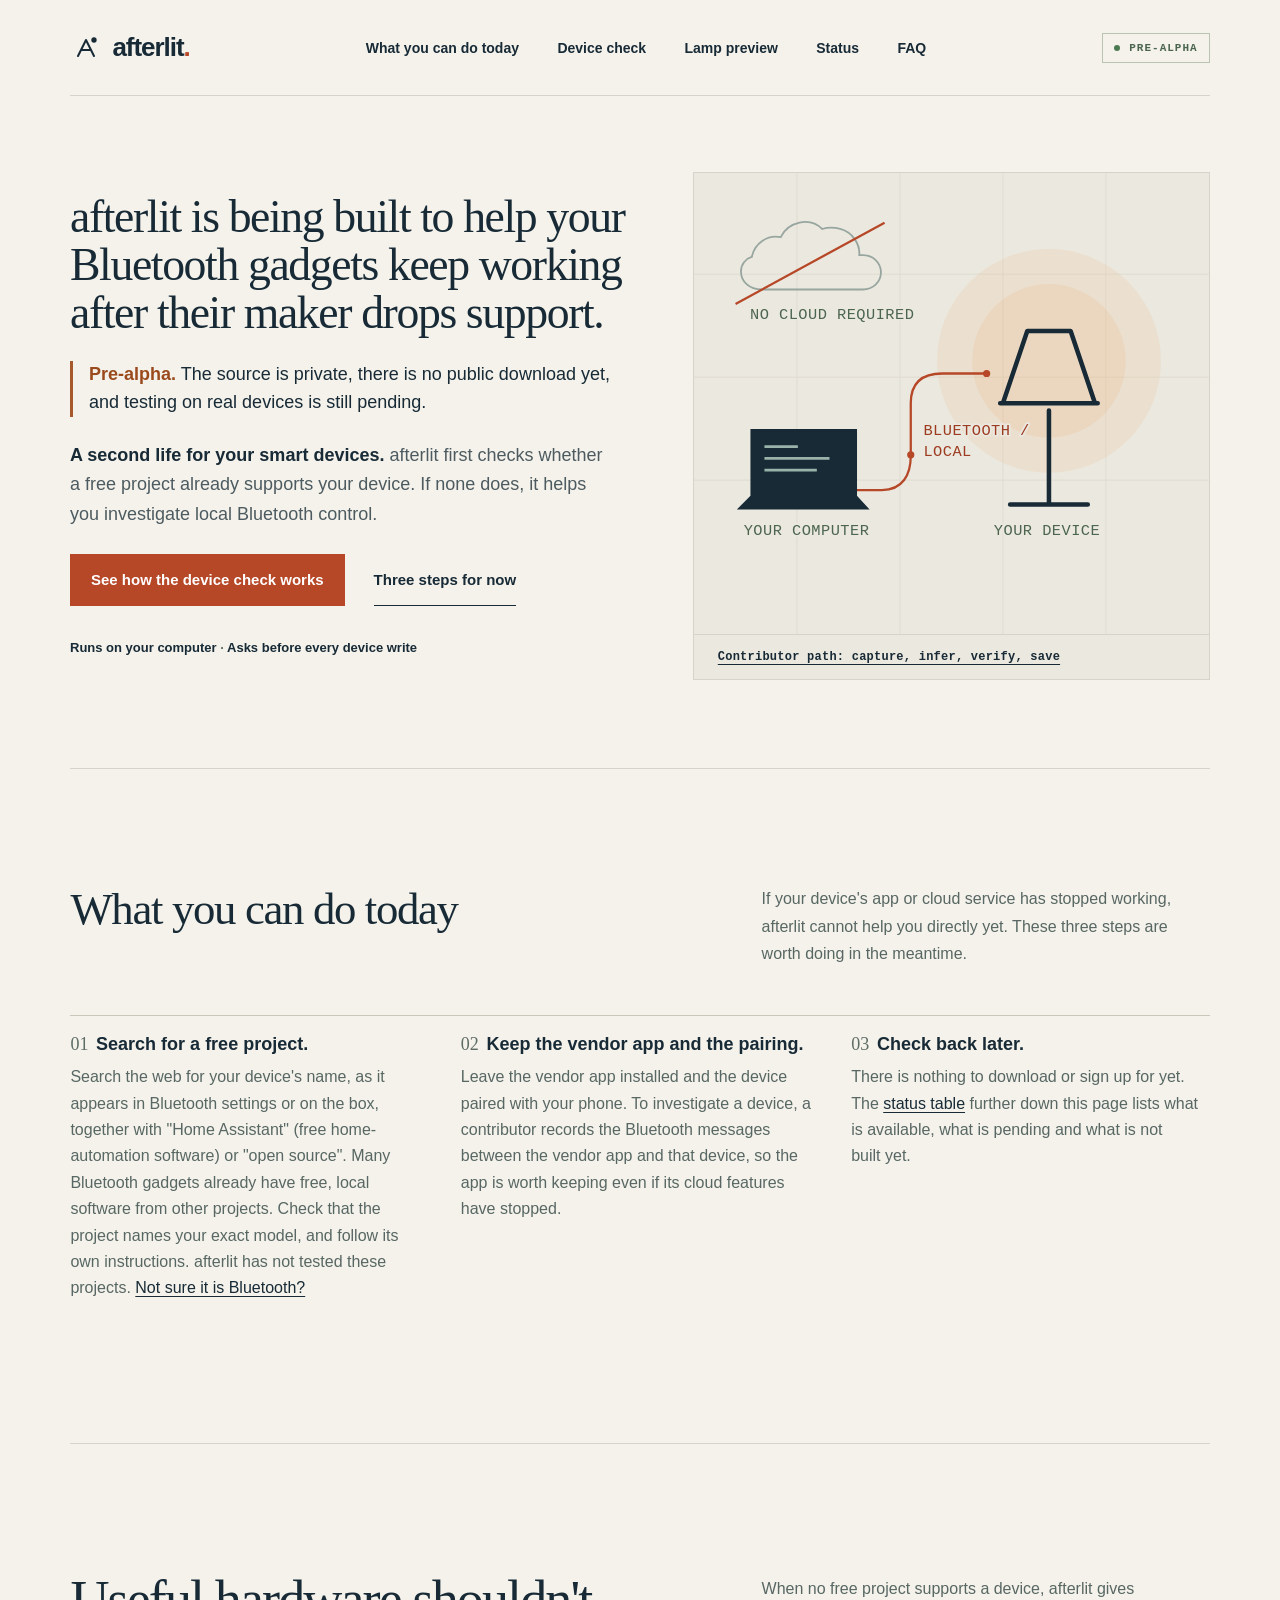
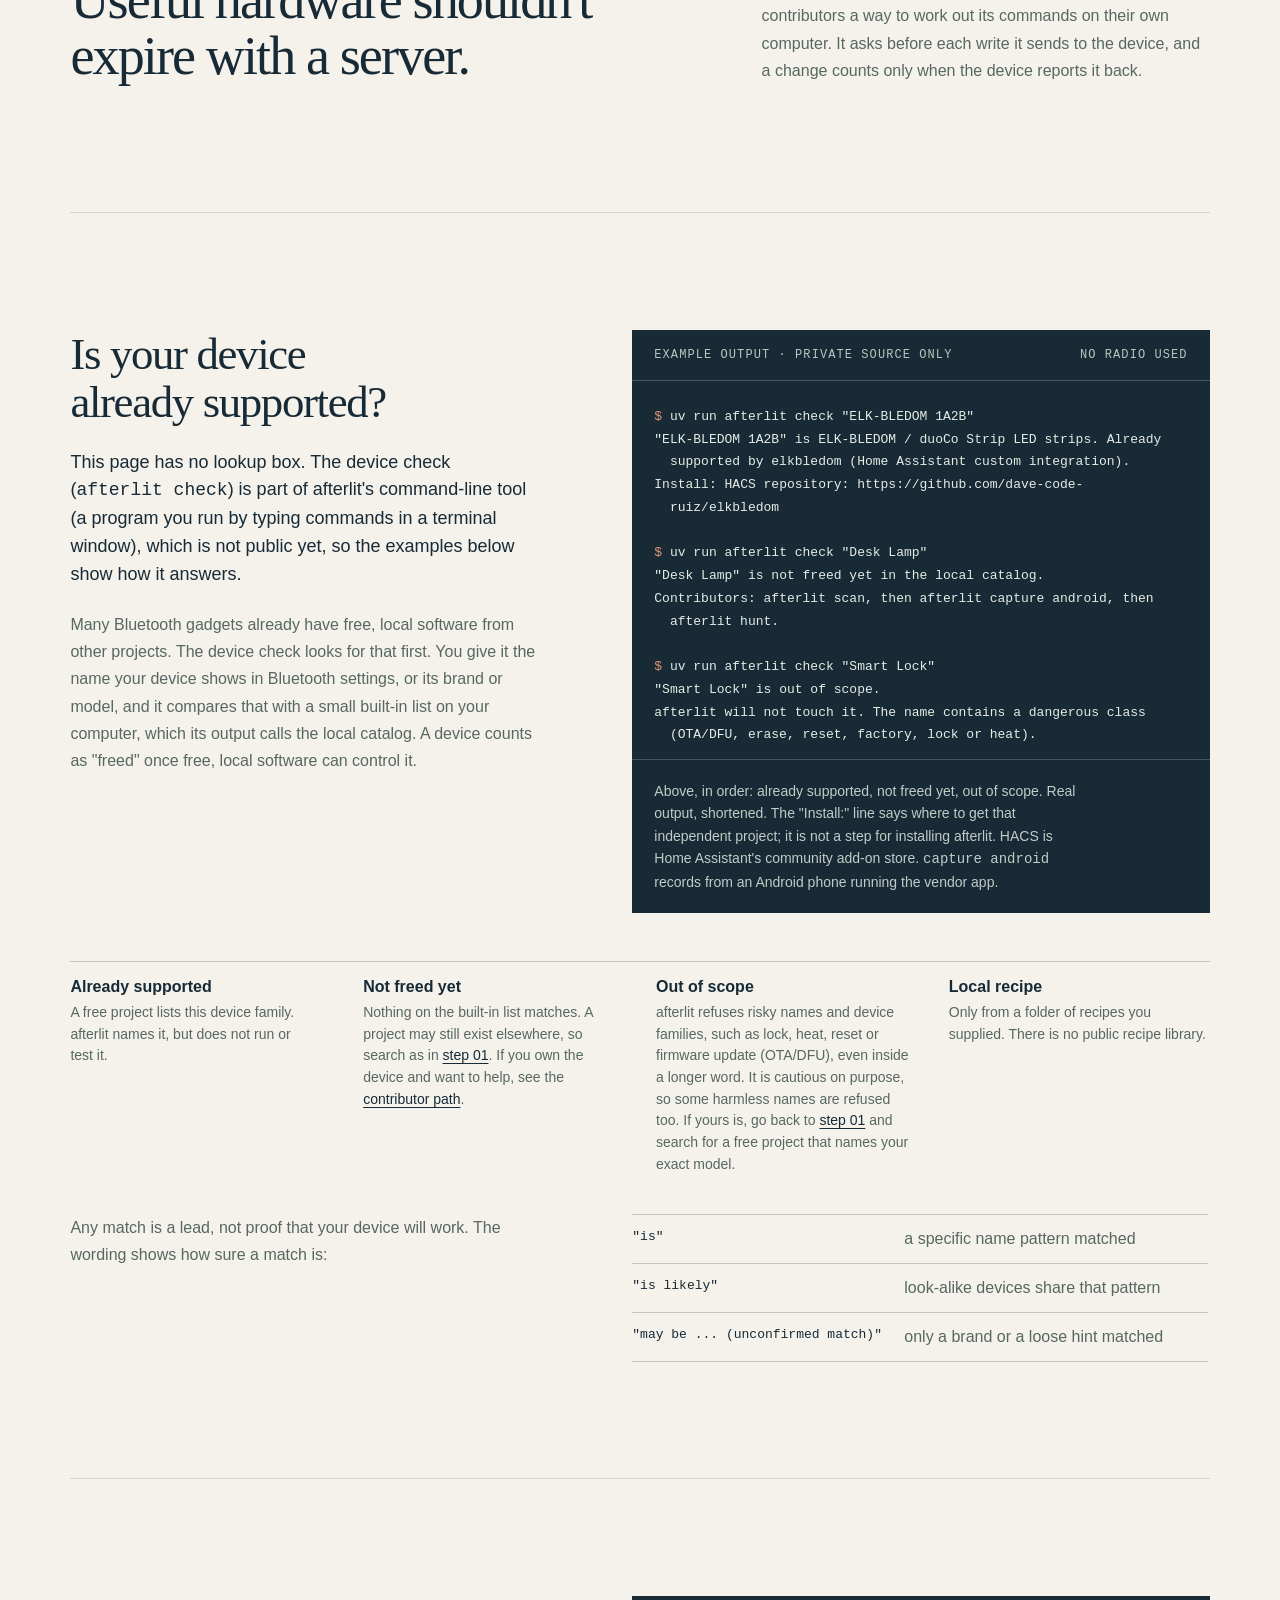
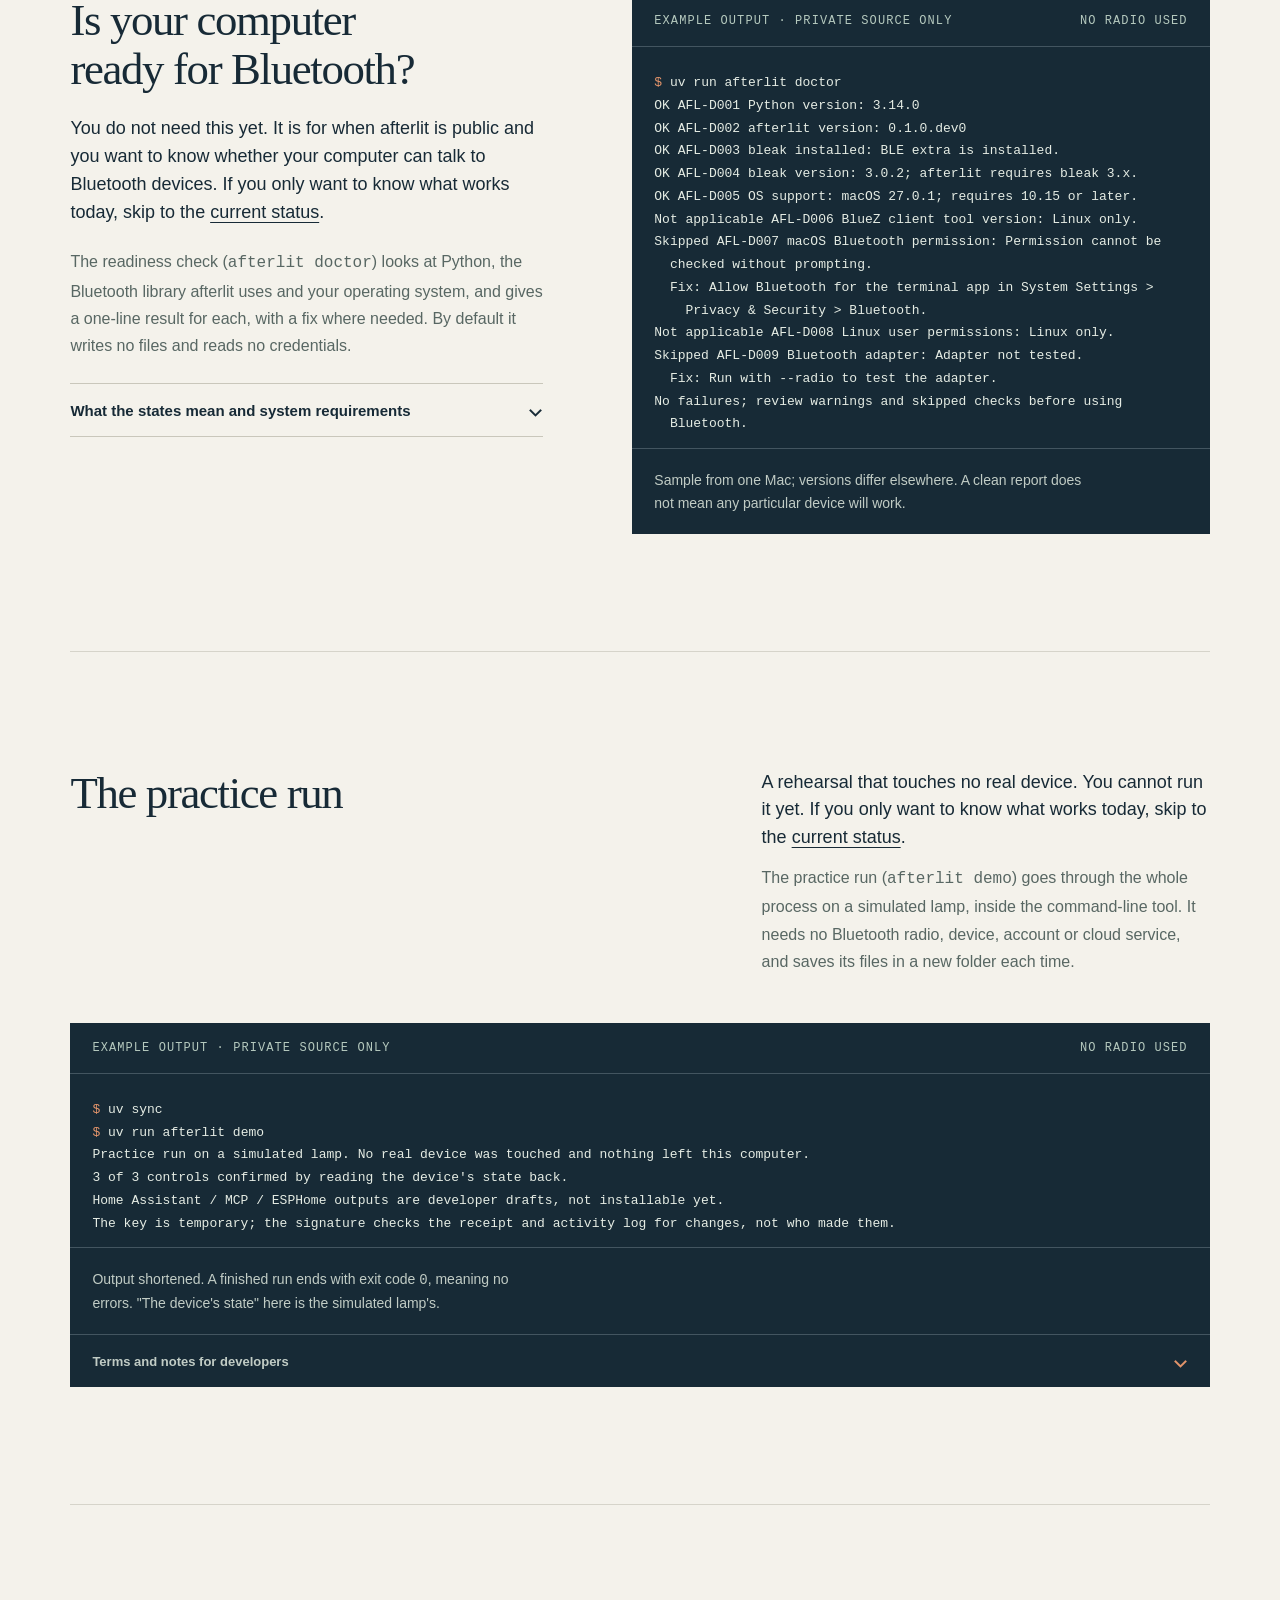
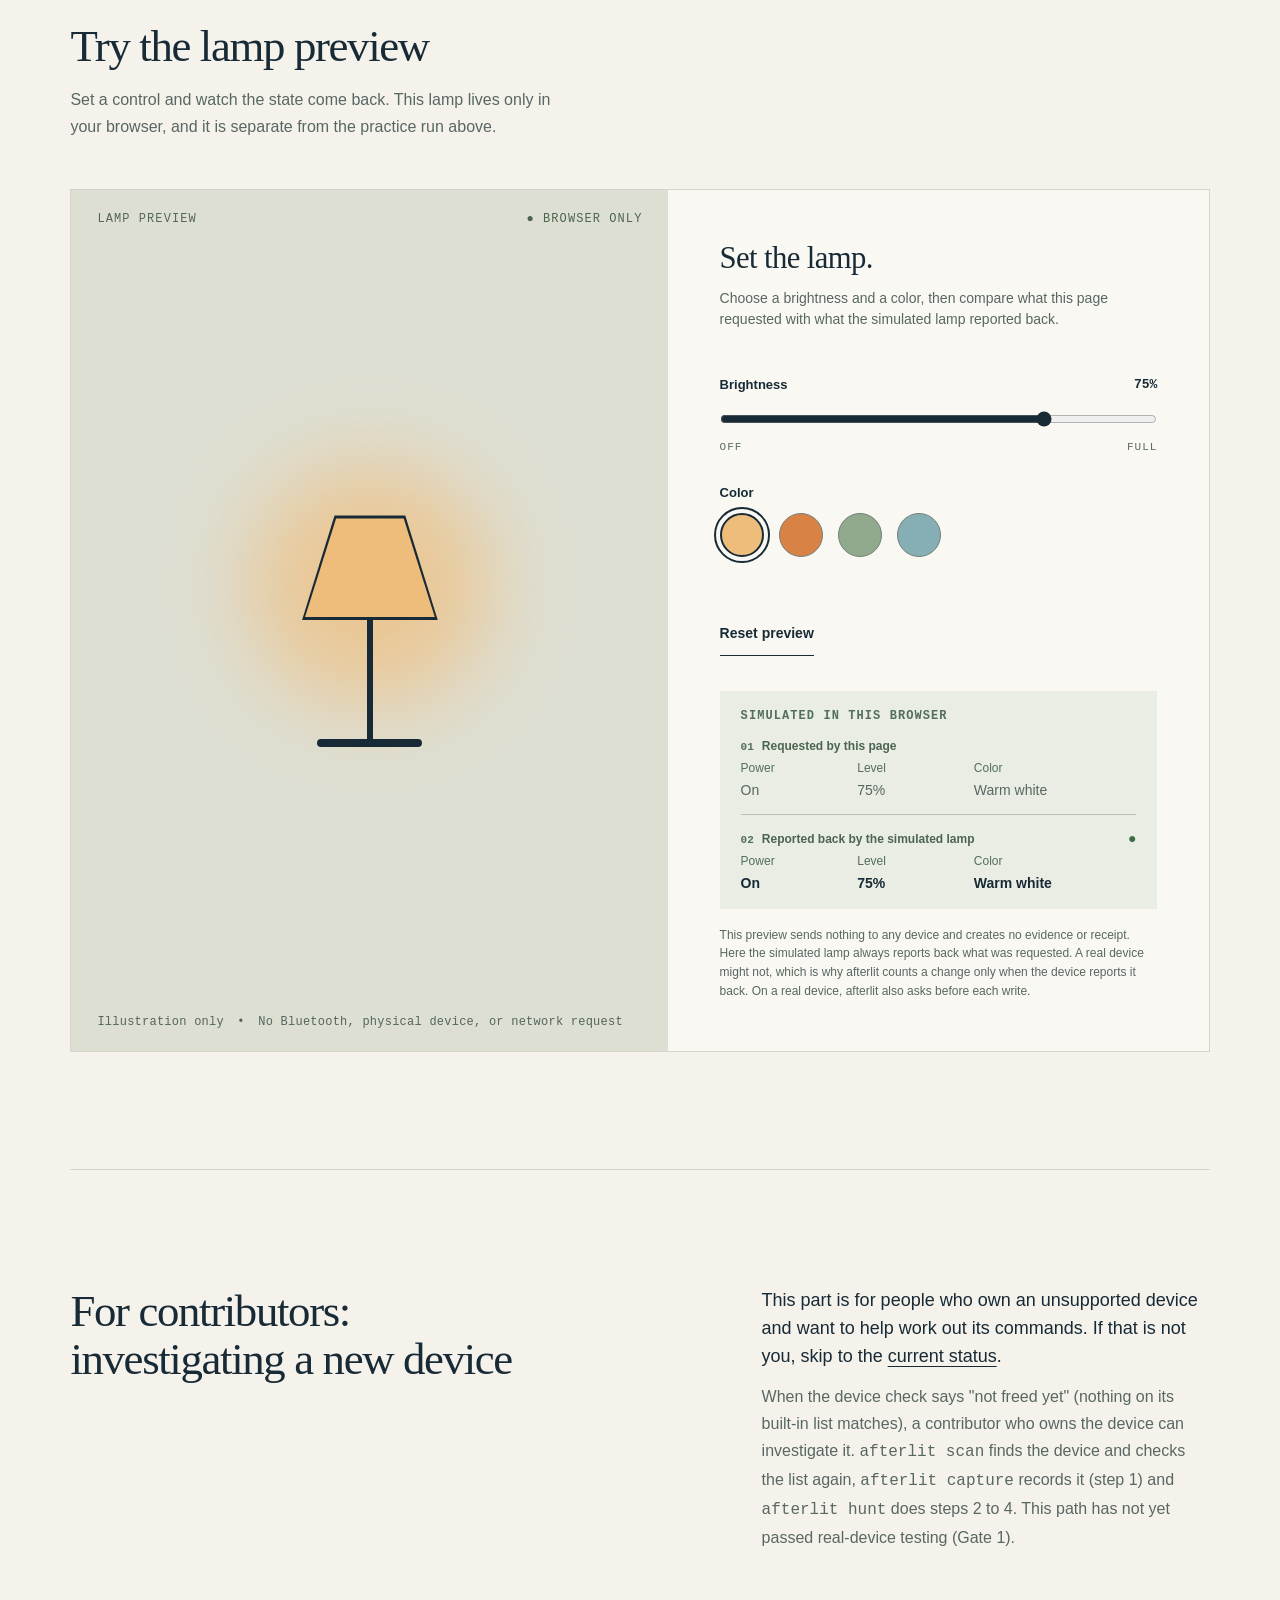
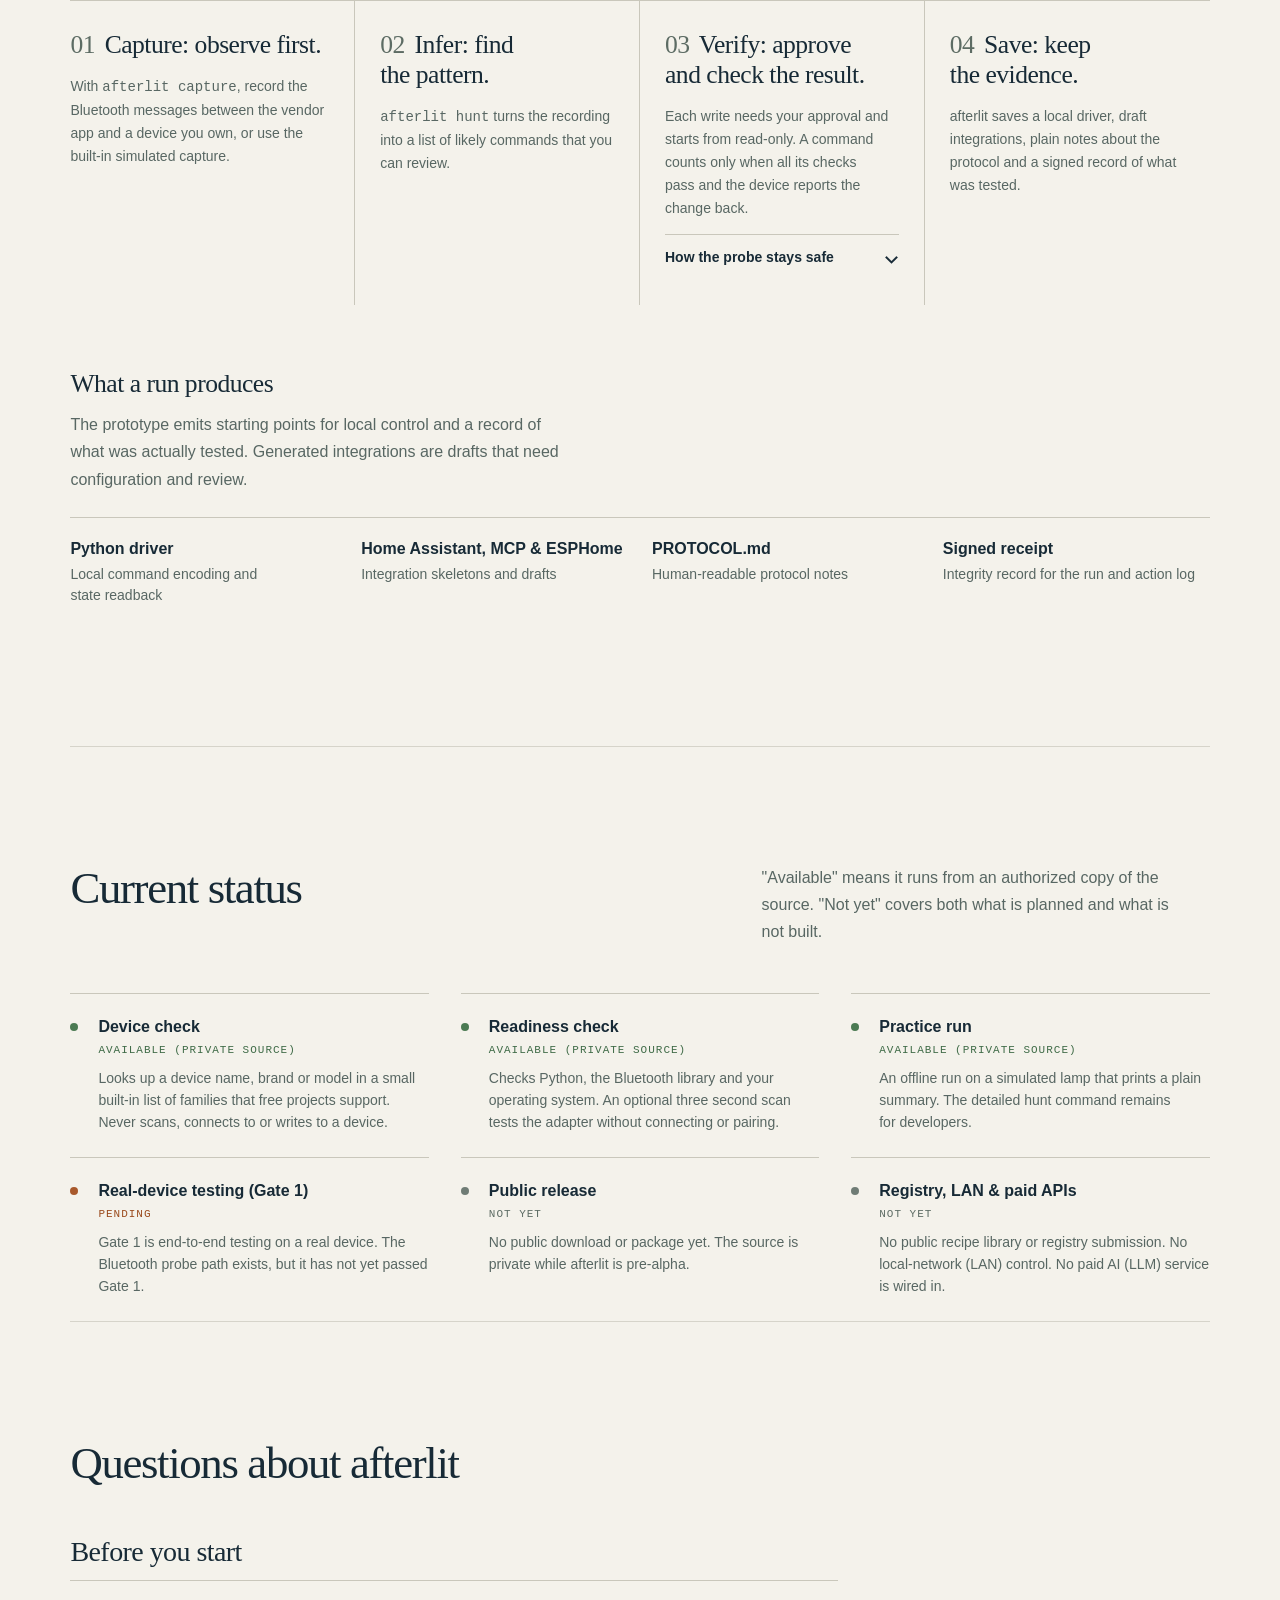
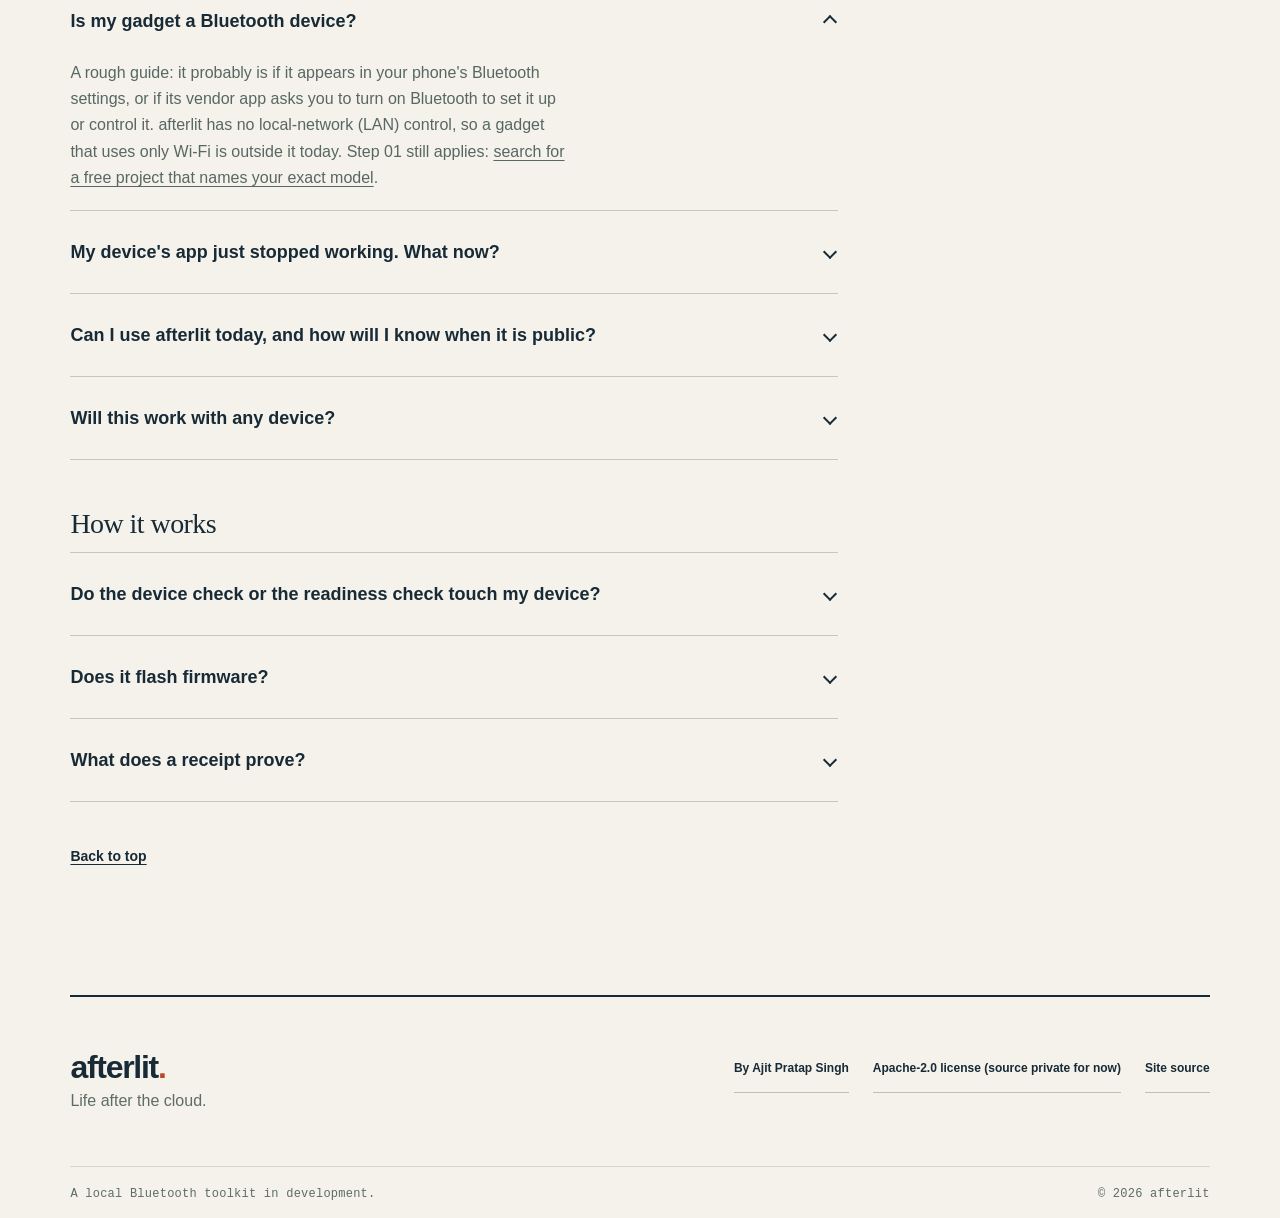
==== commit b55e3331: "feat(site): final critique round fixes Co-Authored-By: Claude Opus 5.5 <noreply@anthropic.com>  Clau" ====
--- a/website/index.html
+++ b/website/index.html
@@ -23,8 +23,8 @@
 <meta name="twitter:description" content="Pre-alpha, source private. Check whether a free project already supports your Bluetooth device, and investigate the rest locally. Integrations are drafts.">
 <meta name="twitter:image:alt" content="afterlit: A second life for your smart devices. A lamp connects to a local computer. Pre-alpha, with hardware validation pending.">
 <link rel="icon" href="./assets/favicon.svg" type="image/svg+xml">
-<link rel="stylesheet" href="./styles.css?v=20261029-5">
-<script src="./site.js?v=20261029-5" defer></script>
+<link rel="stylesheet" href="./styles.css?v=20261029-6">
+<script src="./site.js?v=20261029-6" defer></script>
 <title>afterlit: life after the cloud</title>
 </head>
 <body>
@@ -37,12 +37,12 @@
 </header>
 <main id="main">
 <section class="hero" aria-labelledby="hero-title">
-<div class="hero-copy"><h1 id="hero-title">afterlit is being built to help your Bluetooth gadgets keep working after their maker drops support.</h1><p class="hero-status"><strong>Pre-alpha.</strong> The source is private, there is no public download yet, and testing on real devices is still pending.</p><p class="lede">afterlit first checks whether a free project already supports your device. If none does, it helps you investigate local Bluetooth control.</p><div class="hero-actions"><a class="button primary" href="#check">See how the device check works</a><a class="button text-button" href="#today">What you can do today</a></div><p class="hero-pitch">A second life for your smart devices.</p><p class="hero-note"><span>Runs on your computer</span><span aria-hidden="true">&nbsp;·</span> <span>Asks before every device write</span></p></div>
-<figure class="hero-art"><div class="hero-art-img" role="img" aria-label="A lamp linked directly to a local computer, with the cloud crossed out"><svg viewBox="0 0 570 510" preserveAspectRatio="xMidYMid slice" aria-hidden="true"><path class="grid" d="M0 112H570M0 226H570M0 340H570M114 0V510M228 0V510M342 0V510M456 0V510"/><circle class="halo outer" cx="393" cy="208" r="124"/><circle class="halo inner" cx="393" cy="208" r="85"/><path class="wire" d="M130 351h78c23 0 32-17 32-38v-58c0-22 12-33 35-33h49"/><circle class="node" cx="240" cy="312" r="4"/><circle class="node" cx="324" cy="222" r="4"/><path class="screen" d="M64 285h115v73H64z M51 371h140l-12-13H64z"/><path class="screen-detail" d="M78 303h37m-37 13h72m-72 13h58"/><path class="lamp" d="M393 263v104m-43 0h86 M342 255h102l-27-80h-48z M339 255h108"/><path class="cloud" d="M64 93c3-15 17-25 32-22 8-17 32-23 46-9 6-2 13-2 20 0 14 4 22 17 21 29h4c11 0 20 8 20 19s-9 19-20 19H75c-14 0-23-9-23-20 0-8 5-14 12-16Z"/><path class="strike" d="M46 145 211 55"/><text class="label-cloud" x="62" y="162">NO CLOUD REQUIRED</text><text class="label-base" x="55" y="401">YOUR COMPUTER</text><text class="label-base" x="332" y="401">YOUR DEVICE</text><text class="signal" x="254" y="290">BLE / LOCAL</text></svg></div><figcaption class="art-bottom"><a class="art-path" href="#workflow"><span class="art-path-label">Contributor path</span><span class="art-steps"><span>Capture</span><span>Infer</span><span>Verify</span><span>Save</span></span></a></figcaption></figure>
+<div class="hero-copy"><h1 id="hero-title">afterlit is being built to help your Bluetooth gadgets keep working after their maker drops support.</h1><p class="hero-status"><strong>Pre-alpha.</strong> The source is private, there is no public download yet, and testing on real devices is still pending.</p><p class="lede"><span class="hero-pitch">A second life for your smart devices.</span> afterlit first checks whether a free project already supports your device. If none does, it helps you investigate local Bluetooth control.</p><div class="hero-actions"><a class="button primary" href="#check">See how the device check works</a><a class="button text-button" href="#today">Three steps for now</a></div><p class="hero-note"><span>Runs on your computer</span> <span class="note-sep" aria-hidden="true">·</span> <span>Asks before every device write</span></p></div>
+<figure class="hero-art"><div class="hero-art-img" role="img" aria-label="A lamp linked directly to a local computer, with the cloud crossed out"><svg viewBox="0 0 570 510" preserveAspectRatio="xMidYMid slice" aria-hidden="true"><path class="grid" d="M0 112H570M0 226H570M0 340H570M114 0V510M228 0V510M342 0V510M456 0V510"/><circle class="halo outer" cx="393" cy="208" r="124"/><circle class="halo inner" cx="393" cy="208" r="85"/><path class="wire" d="M130 351h78c23 0 32-17 32-38v-58c0-22 12-33 35-33h49"/><circle class="node" cx="240" cy="312" r="4"/><circle class="node" cx="324" cy="222" r="4"/><path class="screen" d="M64 285h115v73H64z M51 371h140l-12-13H64z"/><path class="screen-detail" d="M78 303h37m-37 13h72m-72 13h58"/><path class="lamp" d="M393 263v104m-43 0h86 M342 255h102l-27-80h-48z M339 255h108"/><path class="cloud" d="M64 93c3-15 17-25 32-22 8-17 32-23 46-9 6-2 13-2 20 0 14 4 22 17 21 29h4c11 0 20 8 20 19s-9 19-20 19H75c-14 0-23-9-23-20 0-8 5-14 12-16Z"/><path class="strike" d="M46 145 211 55"/><text class="label-cloud" x="62" y="162">NO CLOUD REQUIRED</text><text class="label-base" x="55" y="401">YOUR COMPUTER</text><text class="label-base" x="332" y="401">YOUR DEVICE</text><text class="signal" x="254" y="290"><tspan x="254">BLUETOOTH /</tspan><tspan x="254" dy="1.35em">LOCAL</tspan></text></svg></div><figcaption class="art-bottom"><a class="art-path" href="#workflow">Contributor path: capture, infer, verify, save</a></figcaption></figure>
 </section>
 <section class="today section-rule" id="today" aria-labelledby="today-title"><div class="section-heading head-row"><h2 id="today-title">What you can do today</h2><p>If your device's app or cloud service has stopped working, afterlit cannot help you directly yet. These three steps are worth doing in the meantime.</p></div><ol class="artifact-list today-list" aria-labelledby="today-title"><li><strong><span class="number">01</span> Search for a free project.</strong><small>Search the web for your device's name, as it appears in Bluetooth settings or on the box, together with "Home Assistant" (free home-automation software) or "open source". Many Bluetooth gadgets already have free, local software from other projects. Check that the project names your exact model, and follow its own instructions. afterlit has not tested these projects. <a href="#faq-bluetooth">Not sure it is Bluetooth?</a></small></li><li><strong><span class="number">02</span> Keep the vendor app and the pairing.</strong><small>Leave the vendor app installed and the device paired with your phone. To investigate a device, a contributor records the Bluetooth messages between the vendor app and that device, so the app is worth keeping even if its cloud features have stopped.</small></li><li><strong><span class="number">03</span> Check back later.</strong><small>There is nothing to download or sign up for yet. The <a href="#status">status table</a> further down this page lists what is available, what is pending and what is not built yet.</small></li></ol></section>
 <section class="problem section-rule" aria-labelledby="problem-title"><div><h2 id="problem-title">Useful hardware shouldn't expire with a server.</h2><p>When no free project supports a device, afterlit gives contributors a way to work out its commands on their own computer. It asks before each write it sends to the device, and a change counts only when the device reports it back.</p></div></section>
-<section class="check-section section-rule" id="check" aria-labelledby="check-title"><div class="section-intro"><h2 id="check-title">Is your device already supported?</h2><p class="takeaway">This page has no lookup box. The device check (<code>afterlit check</code>) is part of afterlit's command-line tool (a program you run by typing commands in a terminal window), which is not public yet, so the examples below show how it answers.</p><p>Many Bluetooth gadgets already have free, local software from other projects. The device check looks for that first. You give it the name your device shows in Bluetooth settings, or its brand or model, and it compares that with a small built-in list on your computer.</p></div><div class="terminal"><div class="terminal-head"><span class="head-label"><span>EXAMPLE OUTPUT ·</span> <span>PRIVATE SOURCE ONLY</span></span><span>NO RADIO USED</span></div><pre tabindex="0" role="region" aria-label="Example device checks"><code><span class="ln"><span aria-hidden="true">$</span> uv run afterlit check "ELK-BLEDOM 1A2B"</span>
+<section class="check-section section-rule" id="check" aria-labelledby="check-title"><div class="section-intro"><h2 id="check-title">Is your device already supported?</h2><p class="takeaway">This page has no lookup box. The device check (<code>afterlit check</code>) is part of afterlit's command-line tool (a program you run by typing commands in a terminal window), which is not public yet, so the examples below show how it answers.</p><p>Many Bluetooth gadgets already have free, local software from other projects. The device check looks for that first. You give it the name your device shows in Bluetooth settings, or its brand or model, and it compares that with a small built-in list on your computer, which its output calls the local catalog. A device counts as "freed" once free, local software can control it.</p></div><div class="terminal"><div class="terminal-head"><span class="head-label"><span>EXAMPLE OUTPUT ·</span> <span>PRIVATE SOURCE ONLY</span></span><span>NO RADIO USED</span></div><pre tabindex="0" role="region" aria-label="Example device checks"><code><span class="ln"><span aria-hidden="true">$</span> uv run afterlit check "ELK-BLEDOM 1A2B"</span>
 <span class="ln">"ELK-BLEDOM 1A2B" is ELK-BLEDOM / duoCo Strip LED strips. Already supported by elkbledom (Home Assistant custom integration).</span>
 <span class="ln">Install: HACS repository: https://github.com/dave-code-ruiz/elkbledom</span>
 
@@ -52,8 +52,8 @@
 
 <span class="ln"><span aria-hidden="true">$</span> uv run afterlit check "Smart Lock"</span>
 <span class="ln">"Smart Lock" is out of scope.</span>
-<span class="ln">afterlit will not touch it. The name contains a dangerous class (OTA/DFU, erase, reset, factory, lock or heat).</span></code></pre><p>Above, in order: already supported, not freed yet, out of scope. Real output, shortened. The "Install:" line says where to get that independent project; it is not a step for installing afterlit. HACS is Home Assistant's community add-on store. <code>capture android</code> records from an Android phone running the vendor app.</p></div><div class="section-detail"><ul class="artifact-list outcome-list" aria-label="The four possible answers"><li><strong>Already supported</strong><small>A free project lists this device family. afterlit names it, but does not run or test it.</small></li><li><strong>Not freed yet</strong><small>Nothing on the built-in list matches. ("Freed" means free, local software can control it.) A project may still exist elsewhere, so search as in <a href="#today">step 01</a>. If you own the device and want to help, see the <a href="#workflow">contributor path</a>.</small></li><li><strong>Out of scope</strong><small>afterlit refuses risky names and device families, such as lock, heat, reset or firmware update (OTA/DFU), even inside a longer word. It is cautious on purpose, so some harmless names are refused too. If yours is, go back to <a href="#today">step 01</a> and search for a free project that names your exact model.</small></li><li><strong>Local recipe</strong><small>Only from a folder of recipes you supplied. There is no public recipe library.</small></li></ul><p>Any match is a lead, not proof that your device will work. The wording shows how sure a match is:</p><dl class="confidence" aria-label="How sure a match is"><div><dt>"is"</dt><dd>a specific name pattern matched</dd></div><div><dt>"is likely"</dt><dd>look-alike devices share that pattern</dd></div><div><dt>"may be ... (unconfirmed match)"</dt><dd>only a brand or a loose hint matched</dd></div></dl></div></section>
-<section class="doctor-section section-rule" id="doctor" aria-labelledby="doctor-title"><div class="section-intro"><h2 id="doctor-title">Is your computer ready for Bluetooth?</h2><p class="takeaway">You do not need this yet. It is for when afterlit is public and you want to know whether your computer can talk to Bluetooth devices.</p><p>The readiness check (<code>afterlit doctor</code>) looks at Python, the Bluetooth library afterlit uses and your operating system, and gives a one-line result for each, with a fix where needed. By default it writes no files and reads no credentials.</p></div><div class="terminal"><div class="terminal-head"><span class="head-label"><span>EXAMPLE OUTPUT ·</span> <span>PRIVATE SOURCE ONLY</span></span><span>NO RADIO USED</span></div><pre tabindex="0" role="region" aria-label="Example readiness check output"><code><span class="ln"><span aria-hidden="true">$</span> uv run afterlit doctor</span>
+<span class="ln">afterlit will not touch it. The name contains a dangerous class (OTA/DFU, erase, reset, factory, lock or heat).</span></code></pre><p>Above, in order: already supported, not freed yet, out of scope. Real output, shortened. The "Install:" line says where to get that independent project; it is not a step for installing afterlit. HACS is Home Assistant's community add-on store. <code>capture android</code> records from an Android phone running the vendor app.</p></div><div class="section-detail"><ul class="artifact-list outcome-list" aria-label="The four possible answers"><li><strong>Already supported</strong><small>A free project lists this device family. afterlit names it, but does not run or test it.</small></li><li><strong>Not freed yet</strong><small>Nothing on the built-in list matches. A project may still exist elsewhere, so search as in <a href="#today">step 01</a>. If you own the device and want to help, see the <a href="#workflow">contributor path</a>.</small></li><li><strong>Out of scope</strong><small>afterlit refuses risky names and device families, such as lock, heat, reset or firmware update (OTA/DFU), even inside a longer word. It is cautious on purpose, so some harmless names are refused too. If yours is, go back to <a href="#today">step 01</a> and search for a free project that names your exact model.</small></li><li><strong>Local recipe</strong><small>Only from a folder of recipes you supplied. There is no public recipe library.</small></li></ul><p>Any match is a lead, not proof that your device will work. The wording shows how sure a match is:</p><dl class="confidence" aria-label="How sure a match is"><div><dt>"is"</dt><dd>a specific name pattern matched</dd></div><div><dt>"is likely"</dt><dd>look-alike devices share that pattern</dd></div><div><dt>"may be ... (unconfirmed match)"</dt><dd>only a brand or a loose hint matched</dd></div></dl></div></section>
+<section class="doctor-section section-rule" id="doctor" aria-labelledby="doctor-title"><div class="section-intro"><h2 id="doctor-title">Is your computer ready for Bluetooth?</h2><p class="takeaway">You do not need this yet. It is for when afterlit is public and you want to know whether your computer can talk to Bluetooth devices. If you only want to know what works today, skip to the <a href="#status">current status</a>.</p><p>The readiness check (<code>afterlit doctor</code>) looks at Python, the Bluetooth library afterlit uses and your operating system, and gives a one-line result for each, with a fix where needed. By default it writes no files and reads no credentials.</p></div><div class="terminal"><div class="terminal-head"><span class="head-label"><span>EXAMPLE OUTPUT ·</span> <span>PRIVATE SOURCE ONLY</span></span><span>NO RADIO USED</span></div><pre tabindex="0" role="region" aria-label="Example readiness check output"><code><span class="ln"><span aria-hidden="true">$</span> uv run afterlit doctor</span>
 <span class="ln">OK AFL-D001 Python version: 3.14.0</span>
 <span class="ln">OK AFL-D002 afterlit version: 0.1.0.dev0</span>
 <span class="ln">OK AFL-D003 bleak installed: BLE extra is installed.</span>
@@ -66,7 +66,7 @@
 <span class="ln">Skipped AFL-D009 Bluetooth adapter: Adapter not tested.</span>
 <span class="ln ln-fix">  Fix: Run with --radio to test the adapter.</span>
 <span class="ln">No failures; review warnings and skipped checks before using Bluetooth.</span></code></pre><p>Sample from one Mac; versions differ elsewhere. A clean report does not mean any particular device will work.</p></div><div class="section-detail"><details class="dev-notes"><summary>What the states mean and system requirements</summary><p>Each line starts with a state word, then a short code naming the check (AFL-D001 to AFL-D009). Any "Check", "Problem" or "Skipped" line means your computer is not yet confirmed ready.</p><dl class="confidence" aria-label="What each state means"><div><dt>"OK"</dt><dd>the check passed</dd></div><div><dt>"Not applicable"</dt><dd>does not apply to your operating system</dd></div><div><dt>"Skipped"</dt><dd>not tested this time: Bluetooth permission cannot be checked without a prompt, and the adapter is tested only with --radio</dd></div><div><dt>"Check" (a warning)</dt><dd>worth reviewing before you use Bluetooth; the report's last line calls these warnings. None in this sample.</dd></div><div><dt>"Problem"</dt><dd>needs fixing first; Windows 10, for example, is reported as a problem. None in this sample.</dd></div></dl><p>Add --radio for a three second scan for nearby devices. It does not connect, pair, or read or write device data, but like any Bluetooth scan it may send standard scan requests, and your computer may ask for Bluetooth permission.</p><p>The readiness check expects Windows 11 (build 22000 or later), macOS 10.15 or later, or Linux with BlueZ 5.55 or later (BlueZ is Linux's Bluetooth system), and reports Windows 10 as a problem. These minimums come from the Bluetooth library afterlit uses (bleak), not from device testing.</p></details></div></section>
-<section class="quickstart section-rule" id="quickstart" aria-labelledby="quickstart-title"><div class="section-heading head-row"><h2 id="quickstart-title">The practice run</h2><div class="head-copy"><p class="takeaway">A rehearsal that touches no real device. You cannot run it yet.</p><p>The practice run (<code>afterlit demo</code>) goes through the whole process on a simulated lamp, inside the command-line tool. It needs no Bluetooth radio, device, account or cloud service, and saves its files in a new folder each time.</p></div></div><div class="terminal"><div class="terminal-head"><span class="head-label"><span>EXAMPLE OUTPUT ·</span> <span>PRIVATE SOURCE ONLY</span></span><span>NO RADIO USED</span></div><pre tabindex="0" role="region" aria-label="Practice run commands and output"><code><span class="ln"><span aria-hidden="true">$</span> uv sync</span>
+<section class="quickstart section-rule" id="quickstart" aria-labelledby="quickstart-title"><div class="section-heading head-row"><h2 id="quickstart-title">The practice run</h2><div class="head-copy"><p class="takeaway">A rehearsal that touches no real device. You cannot run it yet. If you only want to know what works today, skip to the <a href="#status">current status</a>.</p><p>The practice run (<code>afterlit demo</code>) goes through the whole process on a simulated lamp, inside the command-line tool. It needs no Bluetooth radio, device, account or cloud service, and saves its files in a new folder each time.</p></div></div><div class="terminal"><div class="terminal-head"><span class="head-label"><span>EXAMPLE OUTPUT ·</span> <span>PRIVATE SOURCE ONLY</span></span><span>NO RADIO USED</span></div><pre tabindex="0" role="region" aria-label="Practice run commands and output"><code><span class="ln"><span aria-hidden="true">$</span> uv sync</span>
 <span class="ln"><span aria-hidden="true">$</span> uv run afterlit demo</span>
 <span class="ln">Practice run on a simulated lamp. No real device was touched and nothing left this computer.</span>
 <span class="ln">3 of 3 controls confirmed by reading the device's state back.</span>
@@ -75,7 +75,7 @@
 <span id="demo" aria-hidden="true"></span><section class="demo-section section-rule" id="preview" aria-labelledby="preview-title"><div class="section-heading"><h2 id="preview-title">Try the lamp preview</h2><p>Set a control and watch the state come back. This lamp lives only in your browser, and it is separate from the practice run above.</p></div><div class="workbench"><div class="bench-intro"><h3>Set the lamp.</h3><p>Choose a brightness and a color, then compare what this page requested with what the simulated lamp reported back.</p></div><div class="bench-visual"><div class="bench-top"><span>LAMP PREVIEW</span><span><span aria-hidden="true">●</span> BROWSER ONLY</span></div><div class="bench-stage"><div class="demo-lamp level-75 tone-warm" id="demo-lamp" aria-hidden="true"><div class="demo-glow"></div><div class="demo-shade"></div><div class="demo-stem"></div><div class="demo-base"></div></div></div><p class="bench-foot">Illustration only <span aria-hidden="true">•</span> No Bluetooth, physical device, or network request</p></div><div class="bench-controls"><fieldset id="demo-controls" disabled><legend class="sr-only">Lamp preview controls</legend><div class="control-heading"><label for="brightness">Brightness</label><output id="brightness-value" for="brightness">75%</output></div><input id="brightness" type="range" min="0" max="100" step="25" value="75" aria-valuetext="75%"><div class="range-ends"><span>OFF</span><span>FULL</span></div><div class="color-control"><p id="color-label">Color</p><div class="swatches" role="group" aria-labelledby="color-label"><button type="button" class="swatch swatch-warm" data-tone="warm" aria-label="Warm white" aria-pressed="true" title="Warm white"></button><button type="button" class="swatch swatch-amber" data-tone="amber" aria-label="Amber" aria-pressed="false" title="Amber"></button><button type="button" class="swatch swatch-sage" data-tone="sage" aria-label="Sage" aria-pressed="false" title="Sage"></button><button type="button" class="swatch swatch-blue" data-tone="blue" aria-label="Blue" aria-pressed="false" title="Blue"></button></div><p class="color-off-note" id="color-off-note" hidden>The lamp is off. Turn it up to pick a color.</p></div><button type="button" class="reset-button" id="demo-reset">Reset preview</button></fieldset><p class="no-js-note">Turn on JavaScript to use the lamp preview; everything else on this page works without it.</p><div class="readback"><p class="readback-title">SIMULATED IN THIS BROWSER</p><div class="readback-step readback-requested"><p class="readback-label"><span class="readback-num" aria-hidden="true">01</span> Requested by this page</p><dl><div><dt>Power</dt><dd id="req-power">On</dd></div><div><dt>Level</dt><dd id="req-level">75%</dd></div><div><dt>Color</dt><dd id="req-color">Warm white</dd></div></dl></div><div class="readback-step readback-reported" role="status" aria-live="polite" aria-atomic="true"><p class="readback-label"><span class="readback-num" aria-hidden="true">02</span> Reported back by the simulated lamp<span class="readback-dot" aria-hidden="true">●</span></p><dl><div><dt>Power</dt><dd id="state-power">On</dd></div><div><dt>Level</dt><dd id="state-level">75%</dd></div><div><dt>Color</dt><dd id="state-color">Warm white</dd></div></dl></div></div><p class="evidence-note">This preview sends nothing to any device and creates no evidence or receipt. Here the simulated lamp always reports back what was requested. A real device might not, which is why afterlit counts a change only when the device reports it back. On a real device, afterlit also asks before each write.</p></div></div></section>
 <section class="workflow section-rule" id="workflow" aria-labelledby="workflow-title"><div class="section-heading head-row"><h2 id="workflow-title">For contributors: investigating a new device</h2><div class="head-copy"><p class="takeaway">This part is for people who own an unsupported device and want to help work out its commands. If that is not you, skip to the <a href="#status">current status</a>.</p><p class="workflow-intro">When the device check says "not freed yet" (nothing on its built-in list matches), a contributor who owns the device can investigate it. <code>afterlit scan</code> finds the device and checks the list again, <code>afterlit capture</code> records it (step 1) and <code>afterlit hunt</code> does steps 2 to 4. This path has not yet passed real-device testing (Gate 1).</p></div></div><div class="steps"><article><h3><span class="number">01</span> Capture: observe first.</h3><p>With <code>afterlit capture</code>, record the Bluetooth messages between the vendor app and a device you own, or use the built-in simulated capture.</p></article><article><h3><span class="number">02</span> Infer: find the pattern.</h3><p><code>afterlit hunt</code> turns the recording into a list of likely commands that you can review.</p></article><article><h3><span class="number">03</span> Verify: approve and check the result.</h3><p>Each write needs your approval and starts from read-only. A command counts only when all its checks pass and the device reports the change back.</p><details class="dev-notes step-notes"><summary>How the probe stays safe</summary><p>The probe (the step that tests commands on a real device) starts read-only, and each write requires a new approval. It checks every fixed byte of each command (the parts that should never change), refuses dangerous command names and known firmware-update (OTA/DFU) targets, and never logs the Bluetooth characteristics (the named channels a device reads and writes through) that identify a device. Subscribing to the device's notifications (updates it sends on its own) needs approval too.</p></details></article><article><h3><span class="number">04</span> Save: keep the evidence.</h3><p>afterlit saves a local driver, draft integrations, plain notes about the protocol and a signed record of what was tested.</p></article></div><div class="run-outputs"><div><h3 id="outputs-title">What a run produces</h3><p>The prototype emits starting points for local control and a record of what was actually tested. Generated integrations are drafts that need configuration and review.</p></div><ul class="artifact-list" aria-labelledby="outputs-title"><li><strong>Python driver</strong><small>Local command encoding and state readback</small></li><li><strong>Home Assistant, MCP &amp; ESPHome</strong><small>Integration skeletons and drafts</small></li><li><strong>PROTOCOL.md</strong><small>Human-readable protocol notes</small></li><li><strong>Signed receipt</strong><small>Integrity record for the run and action log</small></li></ul></div></section>
 <section class="status-section section-rule" id="status" aria-labelledby="status-title"><div class="section-heading head-row"><h2 id="status-title">Current status</h2><p>"Available" means it runs from an authorized copy of the source. "Not yet" covers both what is planned and what is not built.</p></div><div class="status-table"><div class="status-row"><span class="status-dot ready" aria-hidden="true"></span><strong>Device check</strong><span>Looks up a device name, brand or model in a small built-in list of families that free projects support. Never scans, connects to or writes to a device.</span><span class="state-tag">Available (private source)</span></div><div class="status-row"><span class="status-dot ready" aria-hidden="true"></span><strong>Readiness check</strong><span>Checks Python, the Bluetooth library and your operating system. An optional three second scan tests the adapter without connecting or pairing.</span><span class="state-tag">Available (private source)</span></div><div class="status-row"><span class="status-dot ready" aria-hidden="true"></span><strong>Practice run</strong><span>An offline run on a simulated lamp that prints a plain summary. The detailed hunt command remains for developers.</span><span class="state-tag">Available (private source)</span></div><div class="status-row"><span class="status-dot pending" aria-hidden="true"></span><strong>Real-device testing (Gate 1)</strong><span>Gate 1 is end-to-end testing on a real device. The Bluetooth probe path exists, but it has not yet passed Gate 1.</span><span class="state-tag">Pending</span></div><div class="status-row"><span class="status-dot future" aria-hidden="true"></span><strong>Public release</strong><span>No public download or package yet. The source is private while afterlit is pre-alpha.</span><span class="state-tag">Not yet</span></div><div class="status-row"><span class="status-dot future" aria-hidden="true"></span><strong>Registry, LAN &amp; paid APIs</strong><span>No public recipe library or registry submission. No local-network (LAN) control. No paid AI (LLM) service is wired in.</span><span class="state-tag">Not yet</span></div></div></section>
-<section class="faq section-rule" id="faq" aria-labelledby="faq-title"><div><h2 id="faq-title">Questions about afterlit</h2></div><div class="faq-list"><div class="faq-group"><h3 id="faq-before">Before you start</h3><details id="faq-bluetooth" open><summary>Is my gadget a Bluetooth device?</summary><p>A rough guide: it probably is if it appears in your phone's Bluetooth settings, or if its vendor app asks you to turn on Bluetooth to set it up or control it. afterlit has no local-network (LAN) control, so a gadget that uses only Wi-Fi is outside it today.</p></details><details><summary>My device's app just stopped working. What now?</summary><p>Start with <a href="#today">What you can do today</a>: search the web for your device's name together with "Home Assistant" or "open source", and keep the vendor app installed and the device paired. afterlit itself cannot help directly yet.</p></details><details><summary>Can I use afterlit today, and how will I know when it is public?</summary><p>Not yet. <a href="#status">Current status</a> shows which parts exist today, and it is where the public release will show. There is no signup or mailing list. Anyone can try the lamp preview on this page; it is only an illustration and connects to no device.</p></details><details><summary>Will this work with any device?</summary><p>No. The device check is the first step: it shows whether a free project already lists support for your device's family. A name match is a lead, not proof. For other devices, the real Bluetooth path has not yet passed Gate 1 (testing on a real device), every real-device write needs your approval, and generated integrations are drafts.</p></details></div><div class="faq-group"><h3 id="faq-how">How it works</h3><details><summary>Do the device check or the readiness check touch my device?</summary><p>Neither connects to, pairs with or writes to a device. The device check never uses Bluetooth; it compares the name you give it with a small built-in list. The readiness check uses Bluetooth only with --radio, for a three second scan that, like any Bluetooth scan, may send standard scan requests.</p></details><details><summary>Does it flash firmware?</summary><p>No. The current project does not flash firmware or bypass authentication, pairing, DRM, or licenses.</p></details><details><summary>What does a receipt prove?</summary><p>Its signature and hash chain (each log entry is linked to the one before, so a change shows) show whether recorded data changed after signing. Each run uses a one-off key by default; contributors can sign with their own key and verifiers can pin its fingerprint. A receipt does not prove that hardware was present or that an action was safe. Automated registry acceptance is not implemented.</p></details></div></div><p class="back-to-top"><a href="#top">Back to top</a></p></section>
+<section class="faq section-rule" id="faq" aria-labelledby="faq-title"><div><h2 id="faq-title">Questions about afterlit</h2></div><div class="faq-list"><div class="faq-group"><h3 id="faq-before">Before you start</h3><details id="faq-bluetooth" open><summary>Is my gadget a Bluetooth device?</summary><p>A rough guide: it probably is if it appears in your phone's Bluetooth settings, or if its vendor app asks you to turn on Bluetooth to set it up or control it. afterlit has no local-network (LAN) control, so a gadget that uses only Wi-Fi is outside it today. Step 01 still applies: <a href="#today">search for a free project that names your exact model</a>.</p></details><details><summary>My device's app just stopped working. What now?</summary><p>Start with <a href="#today">What you can do today</a>: search the web for your device's name together with "Home Assistant" or "open source", and keep the vendor app installed and the device paired. afterlit itself cannot help directly yet.</p></details><details><summary>Can I use afterlit today, and how will I know when it is public?</summary><p>Not yet. <a href="#status">Current status</a> shows which parts exist today, and it is where the public release will show. There is no signup or mailing list. Anyone can try the lamp preview on this page; it is only an illustration and connects to no device.</p></details><details><summary>Will this work with any device?</summary><p>No. The device check is the first step: it shows whether a free project already lists support for your device's family. A name match is a lead, not proof. For other devices, the real Bluetooth path has not yet passed Gate 1 (testing on a real device), every real-device write needs your approval, and generated integrations are drafts.</p></details></div><div class="faq-group"><h3 id="faq-how">How it works</h3><details><summary>Do the device check or the readiness check touch my device?</summary><p>Neither connects to, pairs with or writes to a device. The device check never uses Bluetooth; it compares the name you give it with a small built-in list. The readiness check uses Bluetooth only with --radio, for a three second scan that, like any Bluetooth scan, may send standard scan requests.</p></details><details><summary>Does it flash firmware?</summary><p>No. The current project does not flash firmware or bypass authentication, pairing, DRM, or licenses.</p></details><details><summary>What does a receipt prove?</summary><p>Its signature and hash chain (each log entry is linked to the one before, so a change shows) show whether recorded data changed after signing. Each run uses a one-off key by default; contributors can sign with their own key and verifiers can pin its fingerprint. A receipt does not prove that hardware was present or that an action was safe. Automated registry acceptance is not implemented.</p></details></div></div><p class="back-to-top"><a href="#top">Back to top</a></p></section>
 </main>
 <footer class="site-footer"><div class="footer-brand"><strong>afterlit<span>.</span></strong><p>Life after the cloud.</p></div><div class="footer-links"><a href="https://github.com/ajitpratap0" rel="noopener noreferrer">By Ajit Pratap Singh</a><a href="https://www.apache.org/licenses/LICENSE-2.0" rel="noopener noreferrer">Apache-2.0 license (source private for now)</a><a href="https://github.com/ajitpratap0/afterlit-site" rel="noopener noreferrer">Site source</a></div><p class="footer-bottom">A local Bluetooth toolkit in development. <span>© 2026 afterlit</span></p></footer>
 </div>
--- a/website/styles.css
+++ b/website/styles.css
@@ -268,14 +268,11 @@
   color:var(--status-pending-text)
 }
 
+/* The pitch opens the lede as its first sentence, so the hero keeps five tiers:
+   h1, status, lede, actions, note. */
 .hero-pitch {
-  margin:0 0 var(--s-2);
-  font-family:var(--font-body);
-  font-size:16px;
   font-weight:700;
-  line-height:1.5;
-  color:var(--ink);
-  text-wrap:balance
+  color:var(--ink)
 }
 
 .hero .lede {
@@ -322,8 +319,8 @@
 .hero-note span {
   white-space:nowrap
 }
-.hero-note span[aria-hidden] {
-  margin-right:.45em;
+/* Plain spaces sit on both sides of the dot, so it stays centred between the phrases */
+.hero-note .note-sep {
   color:var(--text-soft)
 }
 
@@ -1418,12 +1415,15 @@
     column-gap:clamp(32px,5vw,96px);
     row-gap:var(--s-6)
   }
+  /* The heading and its paragraph share one row; the paragraph sits level with the
+     heading's last line, so no empty band opens between them. */
   .problem h2 {
-    grid-column:1 / -1;
+    grid-column:1;
     max-width:15em
   }
   .problem>div>p {
-    grid-column:2
+    grid-column:2;
+    align-self:end
   }
   .problem h2 {
     font-size:clamp(40px, 3.6vw + 8px, 64px);
@@ -1533,7 +1533,7 @@
     flex-direction:column;
     gap:2px
   }
-  .hero-note span[aria-hidden] {
+  .hero-note .note-sep {
     display:none
   }
   .hero-actions {
@@ -1896,40 +1896,24 @@
 .art-bottom {
   padding:0
 }
+/* One caption, one link: a single underlined sentence, not a row of tab-like labels */
 .art-path {
   display:flex;
-  flex-wrap:wrap;
   align-items:center;
-  justify-content:space-between;
-  gap:var(--s-2) var(--s-4);
   min-height:var(--tap);
   padding:var(--s-3) var(--s-5);
-  color:var(--sage-text);
-  text-decoration:none
-}
-.art-path-label {
   color:var(--ink);
+  letter-spacing:.02em;
   text-decoration:underline;
   text-decoration-thickness:1px;
-  text-underline-offset:.3em
-}
-.art-path:hover .art-path-label {
+  text-underline-offset:.3em;
+  text-wrap:balance
+}
+.art-path:hover {
   text-decoration-thickness:2px
-}
-.art-steps {
-  display:flex;
-  flex:1 1 auto;
-  flex-wrap:wrap;
-  justify-content:space-between;
-  gap:var(--s-2) var(--s-4)
 }
 .art-path:focus-visible {
   outline-offset:-3px
-}
-@media(min-width:951px) {
-  .art-steps {
-    max-width:24em
-  }
 }
 @media(max-width:620px) {
   .art-path {
@@ -1956,3 +1940,40 @@
 .head-label>span {
   white-space:nowrap
 }
+
+/* Device check on wide screens: intro beside the terminal, then the four answers and the
+   confidence legend run across the full width beneath both, so neither column ends early. */
+@media(min-width:951px) {
+  .check-section {
+    grid-template-rows:auto auto
+  }
+  .check-section>.terminal {
+    position:static;
+    grid-row:1
+  }
+  .check-section>.section-detail {
+    grid-column:1 / -1;
+    display:grid;
+    grid-template-columns:minmax(0,.9fr) minmax(0,1.1fr);
+    column-gap:7vw;
+    align-items:start;
+    margin-top:var(--s-7)
+  }
+  .check-section .outcome-list {
+    grid-column:1 / -1;
+    display:grid;
+    grid-template-columns:repeat(4,minmax(0,1fr));
+    column-gap:var(--s-6);
+    margin-top:0
+  }
+  .check-section .outcome-list li {
+    border-bottom:0
+  }
+  .check-section .section-detail>p {
+    grid-column:1
+  }
+  .check-section .section-detail>.confidence {
+    grid-column:2;
+    margin-top:22px
+  }
+}
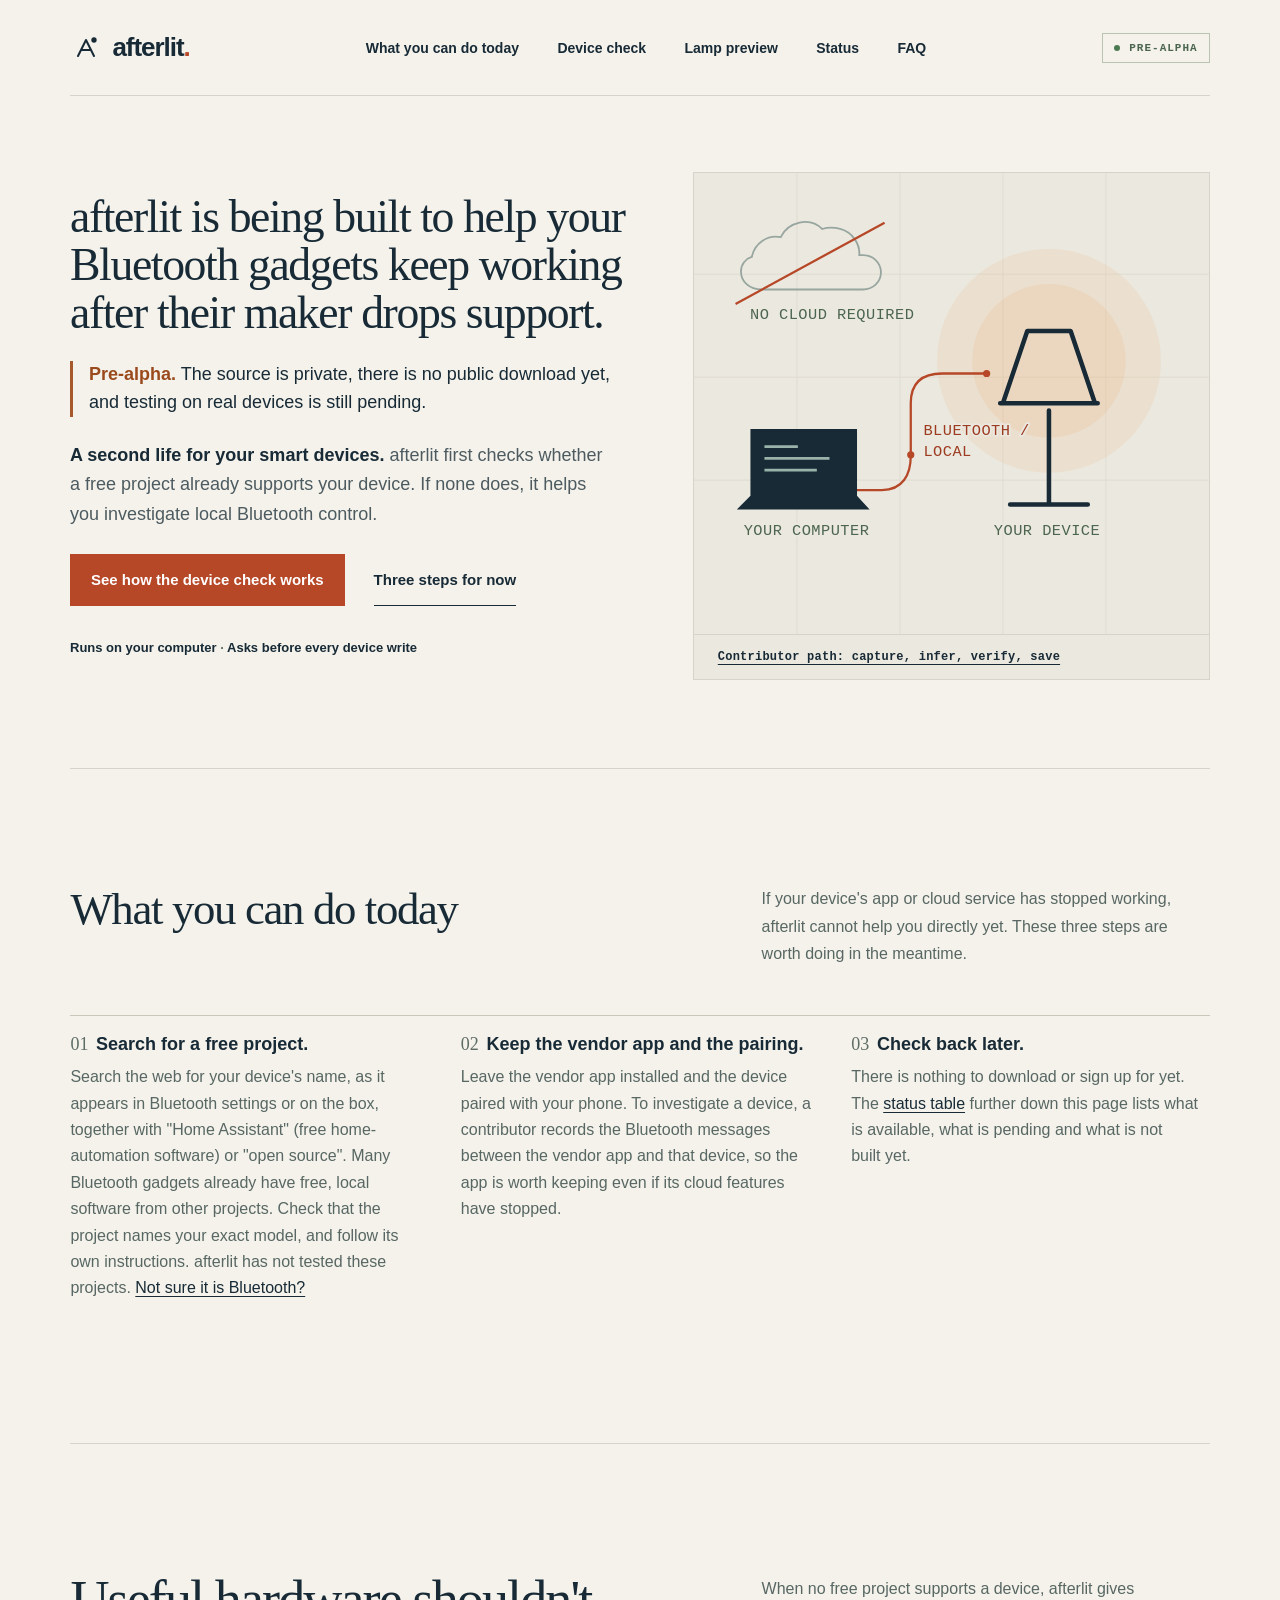
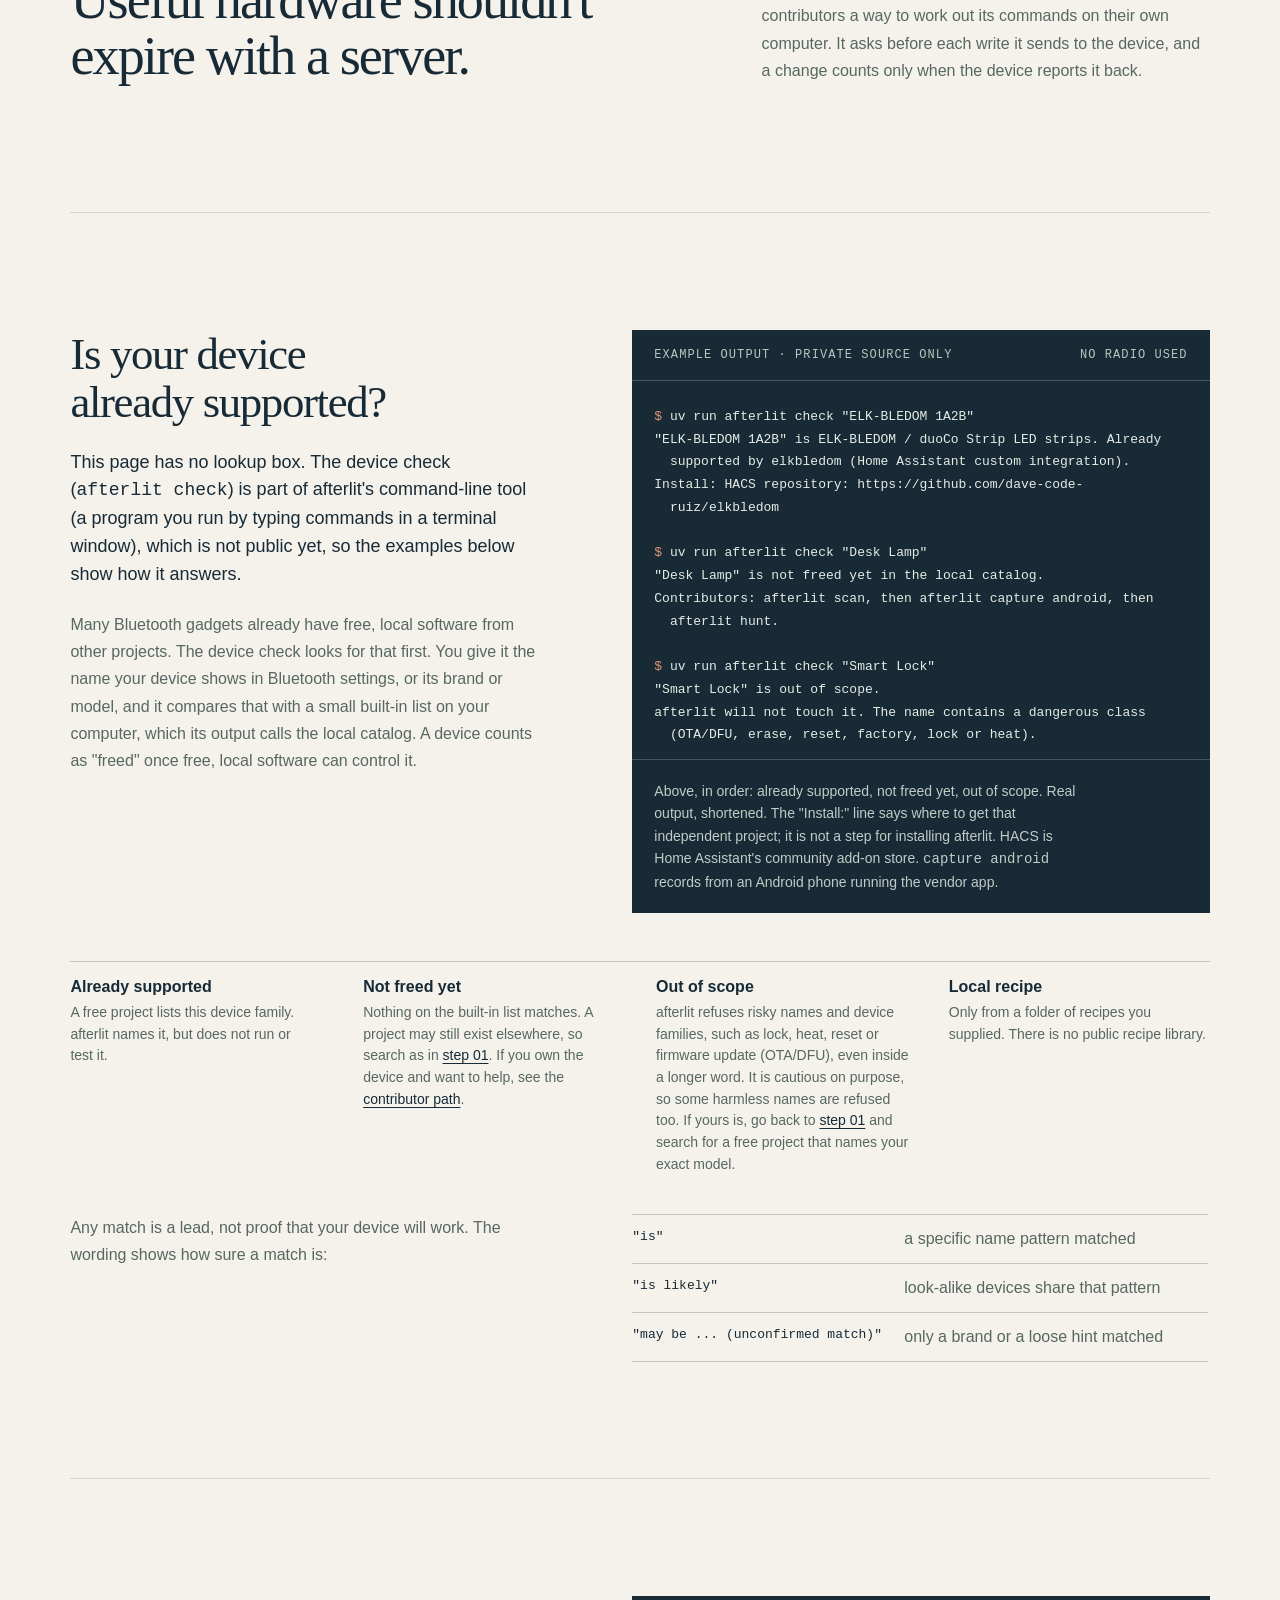
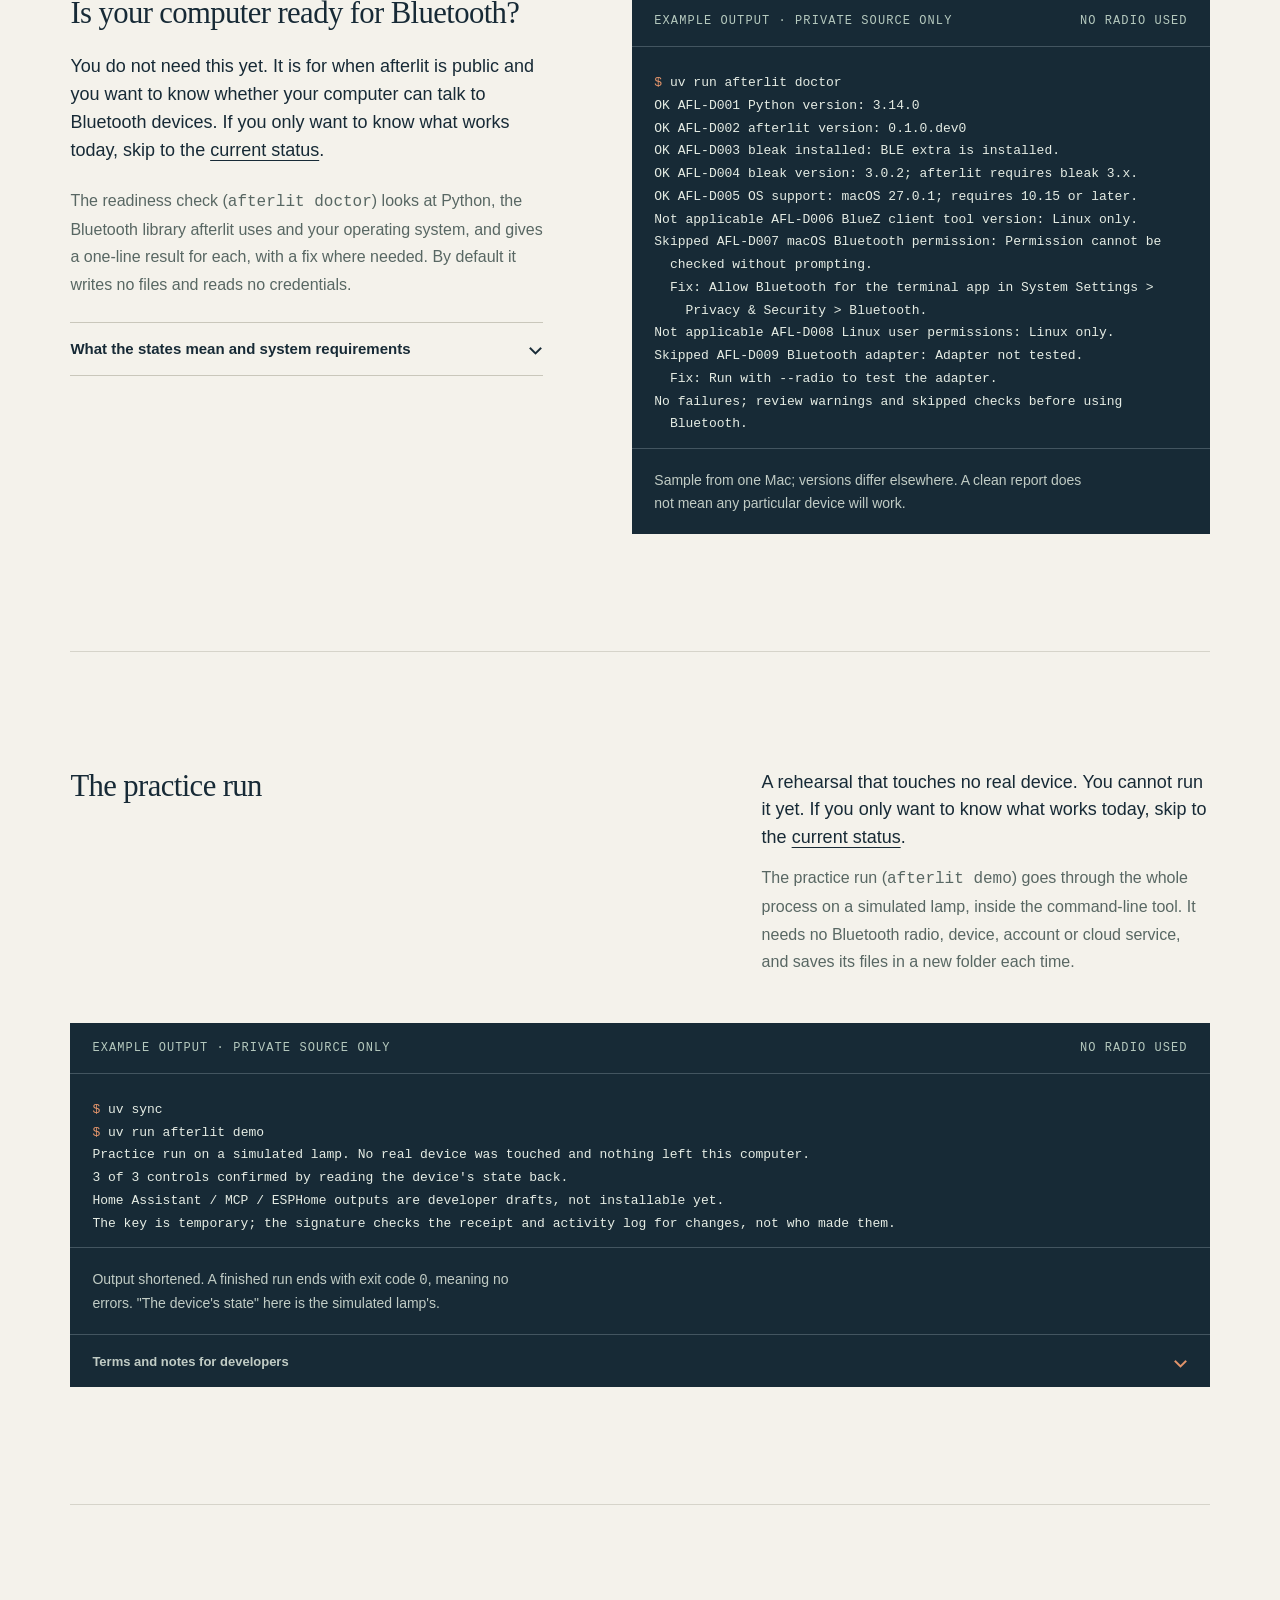
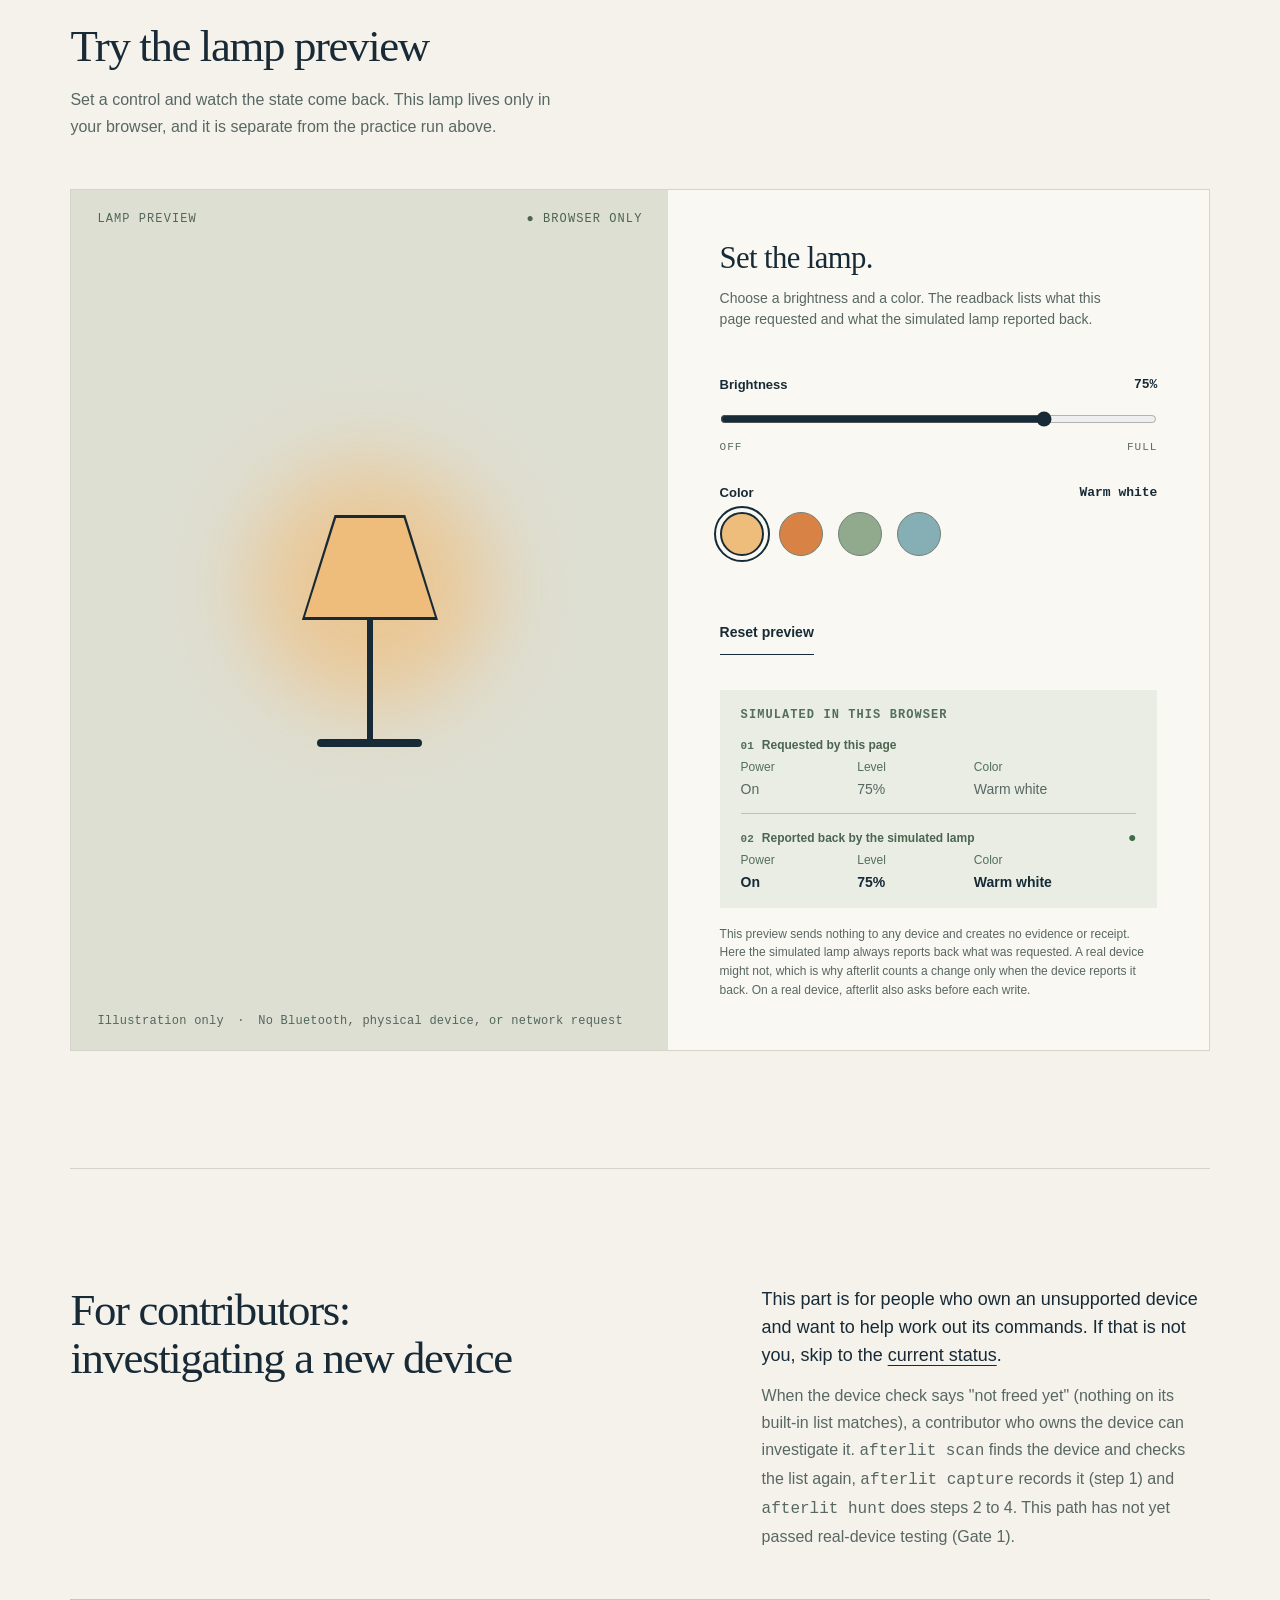
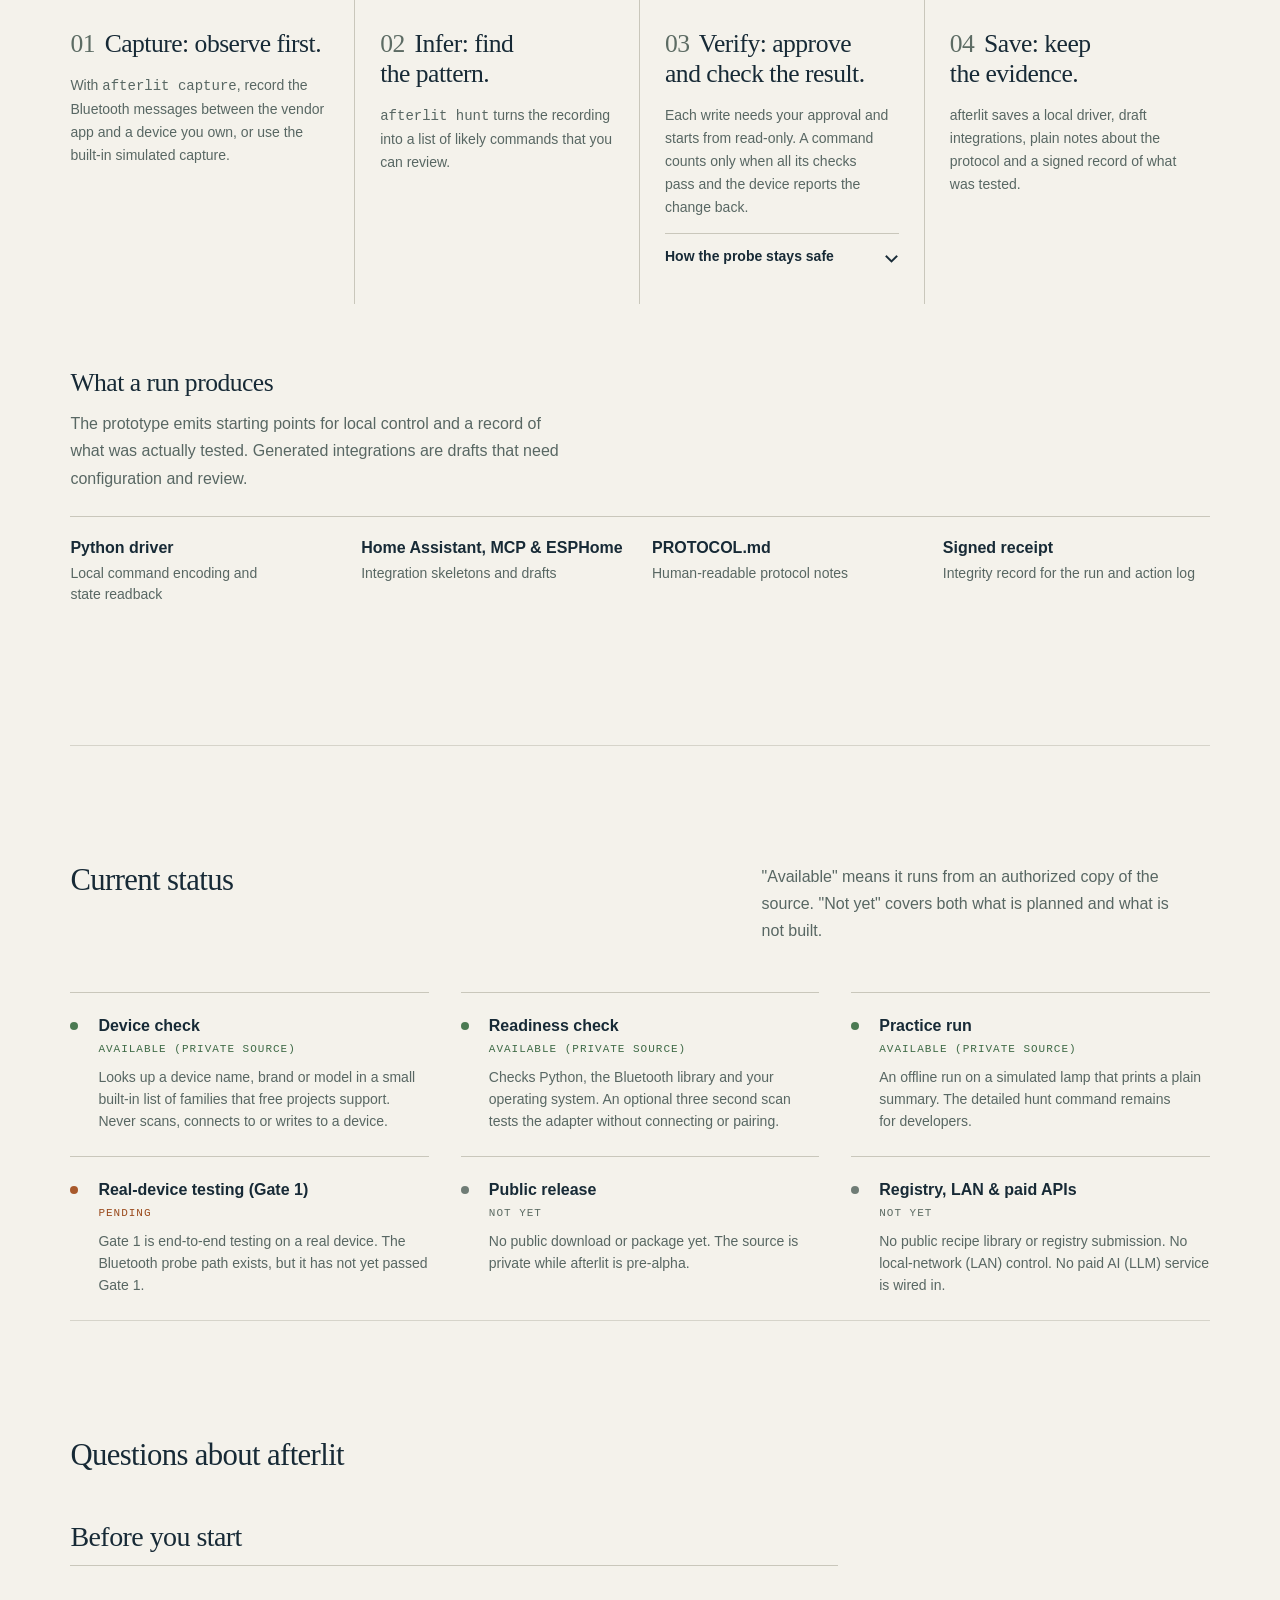
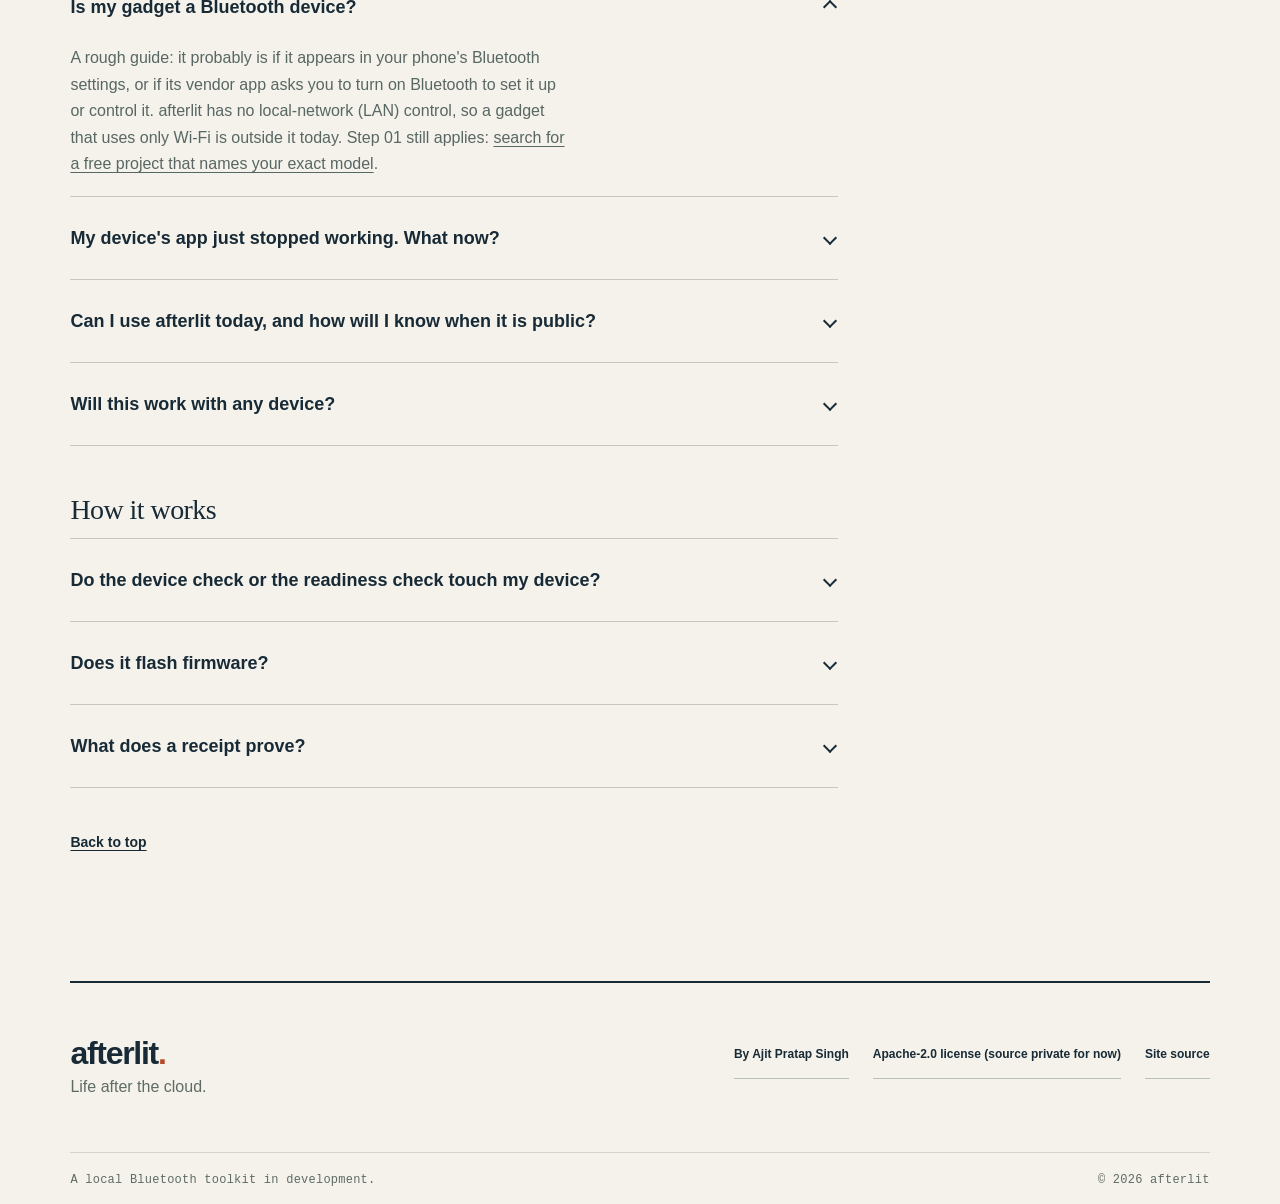
==== commit 16925d0c: "style(site): polish pass Co-Authored-By: Claude Opus 5.5 <noreply@anthropic.com>  Claude-Session: ht" ====
--- a/website/index.html
+++ b/website/index.html
@@ -23,8 +23,8 @@
 <meta name="twitter:description" content="Pre-alpha, source private. Check whether a free project already supports your Bluetooth device, and investigate the rest locally. Integrations are drafts.">
 <meta name="twitter:image:alt" content="afterlit: A second life for your smart devices. A lamp connects to a local computer. Pre-alpha, with hardware validation pending.">
 <link rel="icon" href="./assets/favicon.svg" type="image/svg+xml">
-<link rel="stylesheet" href="./styles.css?v=20261029-6">
-<script src="./site.js?v=20261029-6" defer></script>
+<link rel="stylesheet" href="./styles.css?v=20261029-8">
+<script src="./site.js?v=20261029-8" defer></script>
 <title>afterlit: life after the cloud</title>
 </head>
 <body>
@@ -38,7 +38,7 @@
 <main id="main">
 <section class="hero" aria-labelledby="hero-title">
 <div class="hero-copy"><h1 id="hero-title">afterlit is being built to help your Bluetooth gadgets keep working after their maker drops support.</h1><p class="hero-status"><strong>Pre-alpha.</strong> The source is private, there is no public download yet, and testing on real devices is still pending.</p><p class="lede"><span class="hero-pitch">A second life for your smart devices.</span> afterlit first checks whether a free project already supports your device. If none does, it helps you investigate local Bluetooth control.</p><div class="hero-actions"><a class="button primary" href="#check">See how the device check works</a><a class="button text-button" href="#today">Three steps for now</a></div><p class="hero-note"><span>Runs on your computer</span> <span class="note-sep" aria-hidden="true">·</span> <span>Asks before every device write</span></p></div>
-<figure class="hero-art"><div class="hero-art-img" role="img" aria-label="A lamp linked directly to a local computer, with the cloud crossed out"><svg viewBox="0 0 570 510" preserveAspectRatio="xMidYMid slice" aria-hidden="true"><path class="grid" d="M0 112H570M0 226H570M0 340H570M114 0V510M228 0V510M342 0V510M456 0V510"/><circle class="halo outer" cx="393" cy="208" r="124"/><circle class="halo inner" cx="393" cy="208" r="85"/><path class="wire" d="M130 351h78c23 0 32-17 32-38v-58c0-22 12-33 35-33h49"/><circle class="node" cx="240" cy="312" r="4"/><circle class="node" cx="324" cy="222" r="4"/><path class="screen" d="M64 285h115v73H64z M51 371h140l-12-13H64z"/><path class="screen-detail" d="M78 303h37m-37 13h72m-72 13h58"/><path class="lamp" d="M393 263v104m-43 0h86 M342 255h102l-27-80h-48z M339 255h108"/><path class="cloud" d="M64 93c3-15 17-25 32-22 8-17 32-23 46-9 6-2 13-2 20 0 14 4 22 17 21 29h4c11 0 20 8 20 19s-9 19-20 19H75c-14 0-23-9-23-20 0-8 5-14 12-16Z"/><path class="strike" d="M46 145 211 55"/><text class="label-cloud" x="62" y="162">NO CLOUD REQUIRED</text><text class="label-base" x="55" y="401">YOUR COMPUTER</text><text class="label-base" x="332" y="401">YOUR DEVICE</text><text class="signal" x="254" y="290"><tspan x="254">BLUETOOTH /</tspan><tspan x="254" dy="1.35em">LOCAL</tspan></text></svg></div><figcaption class="art-bottom"><a class="art-path" href="#workflow">Contributor path: capture, infer, verify, save</a></figcaption></figure>
+<figure class="hero-art"><div class="hero-art-img" role="img" aria-label="A lamp linked directly to a local computer, with the cloud crossed out"><svg viewBox="0 0 570 510" preserveAspectRatio="xMidYMid slice" aria-hidden="true"><path class="grid" d="M0 112H570M0 226H570M0 340H570M114 0V510M228 0V510M342 0V510M456 0V510"/><circle class="halo outer" cx="393" cy="208" r="124"/><circle class="halo inner" cx="393" cy="208" r="85"/><path class="wire" pathLength="1" d="M130 351h78c23 0 32-17 32-38v-58c0-22 12-33 35-33h49"/><circle class="node" cx="240" cy="312" r="4"/><circle class="node" cx="324" cy="222" r="4"/><path class="screen" d="M64 285h115v73H64z M51 371h140l-12-13H64z"/><path class="screen-detail" d="M78 303h37m-37 13h72m-72 13h58"/><path class="lamp" d="M393 263v104m-43 0h86 M342 255h102l-27-80h-48z M339 255h108"/><path class="cloud" d="M64 93c3-15 17-25 32-22 8-17 32-23 46-9 6-2 13-2 20 0 14 4 22 17 21 29h4c11 0 20 8 20 19s-9 19-20 19H75c-14 0-23-9-23-20 0-8 5-14 12-16Z"/><path class="strike" d="M46 145 211 55"/><text class="label-cloud" x="62" y="162">NO CLOUD REQUIRED</text><text class="label-base" x="55" y="401">YOUR COMPUTER</text><text class="label-base" x="332" y="401">YOUR DEVICE</text><text class="signal" x="254" y="290"><tspan x="254">BLUETOOTH /</tspan><tspan x="254" dy="1.35em">LOCAL</tspan></text></svg></div><figcaption class="art-bottom"><a class="art-path" href="#workflow">Contributor path: capture, infer, verify, save</a></figcaption></figure>
 </section>
 <section class="today section-rule" id="today" aria-labelledby="today-title"><div class="section-heading head-row"><h2 id="today-title">What you can do today</h2><p>If your device's app or cloud service has stopped working, afterlit cannot help you directly yet. These three steps are worth doing in the meantime.</p></div><ol class="artifact-list today-list" aria-labelledby="today-title"><li><strong><span class="number">01</span> Search for a free project.</strong><small>Search the web for your device's name, as it appears in Bluetooth settings or on the box, together with "Home Assistant" (free home-automation software) or "open source". Many Bluetooth gadgets already have free, local software from other projects. Check that the project names your exact model, and follow its own instructions. afterlit has not tested these projects. <a href="#faq-bluetooth">Not sure it is Bluetooth?</a></small></li><li><strong><span class="number">02</span> Keep the vendor app and the pairing.</strong><small>Leave the vendor app installed and the device paired with your phone. To investigate a device, a contributor records the Bluetooth messages between the vendor app and that device, so the app is worth keeping even if its cloud features have stopped.</small></li><li><strong><span class="number">03</span> Check back later.</strong><small>There is nothing to download or sign up for yet. The <a href="#status">status table</a> further down this page lists what is available, what is pending and what is not built yet.</small></li></ol></section>
 <section class="problem section-rule" aria-labelledby="problem-title"><div><h2 id="problem-title">Useful hardware shouldn't expire with a server.</h2><p>When no free project supports a device, afterlit gives contributors a way to work out its commands on their own computer. It asks before each write it sends to the device, and a change counts only when the device reports it back.</p></div></section>
@@ -53,7 +53,7 @@
 <span class="ln"><span aria-hidden="true">$</span> uv run afterlit check "Smart Lock"</span>
 <span class="ln">"Smart Lock" is out of scope.</span>
 <span class="ln">afterlit will not touch it. The name contains a dangerous class (OTA/DFU, erase, reset, factory, lock or heat).</span></code></pre><p>Above, in order: already supported, not freed yet, out of scope. Real output, shortened. The "Install:" line says where to get that independent project; it is not a step for installing afterlit. HACS is Home Assistant's community add-on store. <code>capture android</code> records from an Android phone running the vendor app.</p></div><div class="section-detail"><ul class="artifact-list outcome-list" aria-label="The four possible answers"><li><strong>Already supported</strong><small>A free project lists this device family. afterlit names it, but does not run or test it.</small></li><li><strong>Not freed yet</strong><small>Nothing on the built-in list matches. A project may still exist elsewhere, so search as in <a href="#today">step 01</a>. If you own the device and want to help, see the <a href="#workflow">contributor path</a>.</small></li><li><strong>Out of scope</strong><small>afterlit refuses risky names and device families, such as lock, heat, reset or firmware update (OTA/DFU), even inside a longer word. It is cautious on purpose, so some harmless names are refused too. If yours is, go back to <a href="#today">step 01</a> and search for a free project that names your exact model.</small></li><li><strong>Local recipe</strong><small>Only from a folder of recipes you supplied. There is no public recipe library.</small></li></ul><p>Any match is a lead, not proof that your device will work. The wording shows how sure a match is:</p><dl class="confidence" aria-label="How sure a match is"><div><dt>"is"</dt><dd>a specific name pattern matched</dd></div><div><dt>"is likely"</dt><dd>look-alike devices share that pattern</dd></div><div><dt>"may be ... (unconfirmed match)"</dt><dd>only a brand or a loose hint matched</dd></div></dl></div></section>
-<section class="doctor-section section-rule" id="doctor" aria-labelledby="doctor-title"><div class="section-intro"><h2 id="doctor-title">Is your computer ready for Bluetooth?</h2><p class="takeaway">You do not need this yet. It is for when afterlit is public and you want to know whether your computer can talk to Bluetooth devices. If you only want to know what works today, skip to the <a href="#status">current status</a>.</p><p>The readiness check (<code>afterlit doctor</code>) looks at Python, the Bluetooth library afterlit uses and your operating system, and gives a one-line result for each, with a fix where needed. By default it writes no files and reads no credentials.</p></div><div class="terminal"><div class="terminal-head"><span class="head-label"><span>EXAMPLE OUTPUT ·</span> <span>PRIVATE SOURCE ONLY</span></span><span>NO RADIO USED</span></div><pre tabindex="0" role="region" aria-label="Example readiness check output"><code><span class="ln"><span aria-hidden="true">$</span> uv run afterlit doctor</span>
+<section class="doctor-section section-rule" id="doctor" aria-labelledby="doctor-title"><div class="section-intro"><h2 class="read-title" id="doctor-title">Is your computer ready for Bluetooth?</h2><p class="takeaway">You do not need this yet. It is for when afterlit is public and you want to know whether your computer can talk to Bluetooth devices. If you only want to know what works today, skip to the <a href="#status">current status</a>.</p><p>The readiness check (<code>afterlit doctor</code>) looks at Python, the Bluetooth library afterlit uses and your operating system, and gives a one-line result for each, with a fix where needed. By default it writes no files and reads no credentials.</p></div><div class="terminal"><div class="terminal-head"><span class="head-label"><span>EXAMPLE OUTPUT ·</span> <span>PRIVATE SOURCE ONLY</span></span><span>NO RADIO USED</span></div><pre tabindex="0" role="region" aria-label="Example readiness check output"><code><span class="ln"><span aria-hidden="true">$</span> uv run afterlit doctor</span>
 <span class="ln">OK AFL-D001 Python version: 3.14.0</span>
 <span class="ln">OK AFL-D002 afterlit version: 0.1.0.dev0</span>
 <span class="ln">OK AFL-D003 bleak installed: BLE extra is installed.</span>
@@ -66,16 +66,16 @@
 <span class="ln">Skipped AFL-D009 Bluetooth adapter: Adapter not tested.</span>
 <span class="ln ln-fix">  Fix: Run with --radio to test the adapter.</span>
 <span class="ln">No failures; review warnings and skipped checks before using Bluetooth.</span></code></pre><p>Sample from one Mac; versions differ elsewhere. A clean report does not mean any particular device will work.</p></div><div class="section-detail"><details class="dev-notes"><summary>What the states mean and system requirements</summary><p>Each line starts with a state word, then a short code naming the check (AFL-D001 to AFL-D009). Any "Check", "Problem" or "Skipped" line means your computer is not yet confirmed ready.</p><dl class="confidence" aria-label="What each state means"><div><dt>"OK"</dt><dd>the check passed</dd></div><div><dt>"Not applicable"</dt><dd>does not apply to your operating system</dd></div><div><dt>"Skipped"</dt><dd>not tested this time: Bluetooth permission cannot be checked without a prompt, and the adapter is tested only with --radio</dd></div><div><dt>"Check" (a warning)</dt><dd>worth reviewing before you use Bluetooth; the report's last line calls these warnings. None in this sample.</dd></div><div><dt>"Problem"</dt><dd>needs fixing first; Windows 10, for example, is reported as a problem. None in this sample.</dd></div></dl><p>Add --radio for a three second scan for nearby devices. It does not connect, pair, or read or write device data, but like any Bluetooth scan it may send standard scan requests, and your computer may ask for Bluetooth permission.</p><p>The readiness check expects Windows 11 (build 22000 or later), macOS 10.15 or later, or Linux with BlueZ 5.55 or later (BlueZ is Linux's Bluetooth system), and reports Windows 10 as a problem. These minimums come from the Bluetooth library afterlit uses (bleak), not from device testing.</p></details></div></section>
-<section class="quickstart section-rule" id="quickstart" aria-labelledby="quickstart-title"><div class="section-heading head-row"><h2 id="quickstart-title">The practice run</h2><div class="head-copy"><p class="takeaway">A rehearsal that touches no real device. You cannot run it yet. If you only want to know what works today, skip to the <a href="#status">current status</a>.</p><p>The practice run (<code>afterlit demo</code>) goes through the whole process on a simulated lamp, inside the command-line tool. It needs no Bluetooth radio, device, account or cloud service, and saves its files in a new folder each time.</p></div></div><div class="terminal"><div class="terminal-head"><span class="head-label"><span>EXAMPLE OUTPUT ·</span> <span>PRIVATE SOURCE ONLY</span></span><span>NO RADIO USED</span></div><pre tabindex="0" role="region" aria-label="Practice run commands and output"><code><span class="ln"><span aria-hidden="true">$</span> uv sync</span>
+<section class="quickstart section-rule" id="quickstart" aria-labelledby="quickstart-title"><div class="section-heading head-row"><h2 class="read-title" id="quickstart-title">The practice run</h2><div class="head-copy"><p class="takeaway">A rehearsal that touches no real device. You cannot run it yet. If you only want to know what works today, skip to the <a href="#status">current status</a>.</p><p>The practice run (<code>afterlit demo</code>) goes through the whole process on a simulated lamp, inside the command-line tool. It needs no Bluetooth radio, device, account or cloud service, and saves its files in a new folder each time.</p></div></div><div class="terminal"><div class="terminal-head"><span class="head-label"><span>EXAMPLE OUTPUT ·</span> <span>PRIVATE SOURCE ONLY</span></span><span>NO RADIO USED</span></div><pre tabindex="0" role="region" aria-label="Practice run commands and output"><code><span class="ln"><span aria-hidden="true">$</span> uv sync</span>
 <span class="ln"><span aria-hidden="true">$</span> uv run afterlit demo</span>
 <span class="ln">Practice run on a simulated lamp. No real device was touched and nothing left this computer.</span>
 <span class="ln">3 of 3 controls confirmed by reading the device's state back.</span>
 <span class="ln">Home Assistant / MCP / ESPHome outputs are developer drafts, not installable yet.</span>
 <span class="ln">The key is temporary; the signature checks the receipt and activity log for changes, not who made them.</span></code></pre><p>Output shortened. A finished run ends with exit code <code>0</code>, meaning no errors. "The device's state" here is the simulated lamp's.</p><details class="dev-notes"><summary>Terms and notes for developers</summary><p><code>uv sync</code> installs what afterlit needs. MCP lets AI assistants use tools; ESPHome is firmware for small Wi-Fi boards.</p><p>The run also lists the controls it learned, prints where its files are saved and shows the temporary key's fingerprint. Developers can still run the detailed <code>afterlit hunt</code> command. Its simulated strip carries a fixed <code>0xFF</code> filler byte in the power frame, covered by a pre-declared allowance that the signed receipt records; a real device needs that allowance confirmed by hand.</p></details></div></section>
-<span id="demo" aria-hidden="true"></span><section class="demo-section section-rule" id="preview" aria-labelledby="preview-title"><div class="section-heading"><h2 id="preview-title">Try the lamp preview</h2><p>Set a control and watch the state come back. This lamp lives only in your browser, and it is separate from the practice run above.</p></div><div class="workbench"><div class="bench-intro"><h3>Set the lamp.</h3><p>Choose a brightness and a color, then compare what this page requested with what the simulated lamp reported back.</p></div><div class="bench-visual"><div class="bench-top"><span>LAMP PREVIEW</span><span><span aria-hidden="true">●</span> BROWSER ONLY</span></div><div class="bench-stage"><div class="demo-lamp level-75 tone-warm" id="demo-lamp" aria-hidden="true"><div class="demo-glow"></div><div class="demo-shade"></div><div class="demo-stem"></div><div class="demo-base"></div></div></div><p class="bench-foot">Illustration only <span aria-hidden="true">•</span> No Bluetooth, physical device, or network request</p></div><div class="bench-controls"><fieldset id="demo-controls" disabled><legend class="sr-only">Lamp preview controls</legend><div class="control-heading"><label for="brightness">Brightness</label><output id="brightness-value" for="brightness">75%</output></div><input id="brightness" type="range" min="0" max="100" step="25" value="75" aria-valuetext="75%"><div class="range-ends"><span>OFF</span><span>FULL</span></div><div class="color-control"><p id="color-label">Color</p><div class="swatches" role="group" aria-labelledby="color-label"><button type="button" class="swatch swatch-warm" data-tone="warm" aria-label="Warm white" aria-pressed="true" title="Warm white"></button><button type="button" class="swatch swatch-amber" data-tone="amber" aria-label="Amber" aria-pressed="false" title="Amber"></button><button type="button" class="swatch swatch-sage" data-tone="sage" aria-label="Sage" aria-pressed="false" title="Sage"></button><button type="button" class="swatch swatch-blue" data-tone="blue" aria-label="Blue" aria-pressed="false" title="Blue"></button></div><p class="color-off-note" id="color-off-note" hidden>The lamp is off. Turn it up to pick a color.</p></div><button type="button" class="reset-button" id="demo-reset">Reset preview</button></fieldset><p class="no-js-note">Turn on JavaScript to use the lamp preview; everything else on this page works without it.</p><div class="readback"><p class="readback-title">SIMULATED IN THIS BROWSER</p><div class="readback-step readback-requested"><p class="readback-label"><span class="readback-num" aria-hidden="true">01</span> Requested by this page</p><dl><div><dt>Power</dt><dd id="req-power">On</dd></div><div><dt>Level</dt><dd id="req-level">75%</dd></div><div><dt>Color</dt><dd id="req-color">Warm white</dd></div></dl></div><div class="readback-step readback-reported" role="status" aria-live="polite" aria-atomic="true"><p class="readback-label"><span class="readback-num" aria-hidden="true">02</span> Reported back by the simulated lamp<span class="readback-dot" aria-hidden="true">●</span></p><dl><div><dt>Power</dt><dd id="state-power">On</dd></div><div><dt>Level</dt><dd id="state-level">75%</dd></div><div><dt>Color</dt><dd id="state-color">Warm white</dd></div></dl></div></div><p class="evidence-note">This preview sends nothing to any device and creates no evidence or receipt. Here the simulated lamp always reports back what was requested. A real device might not, which is why afterlit counts a change only when the device reports it back. On a real device, afterlit also asks before each write.</p></div></div></section>
+<span id="demo" aria-hidden="true"></span><section class="demo-section section-rule" id="preview" aria-labelledby="preview-title"><div class="section-heading"><h2 id="preview-title">Try the lamp preview</h2><p>Set a control and watch the state come back. This lamp lives only in your browser, and it is separate from the practice run above.</p></div><div class="workbench"><div class="bench-intro"><h3>Set the lamp.</h3><p>Choose a brightness and a color. The readback lists what this page requested and what the simulated lamp reported back.</p></div><div class="bench-visual"><div class="bench-top"><span>LAMP PREVIEW</span><span><span aria-hidden="true">●</span> BROWSER ONLY</span></div><div class="bench-stage"><div class="demo-lamp level-75 tone-warm" id="demo-lamp" aria-hidden="true"><div class="demo-glow"></div><div class="demo-shade"></div><div class="demo-stem"></div><div class="demo-base"></div></div></div><p class="bench-foot">Illustration only <span aria-hidden="true">·</span> No Bluetooth, physical device, or network request</p></div><div class="bench-controls"><fieldset id="demo-controls" disabled><legend class="sr-only">Lamp preview controls</legend><div class="control-heading"><label for="brightness">Brightness</label><output id="brightness-value" for="brightness">75%</output></div><input id="brightness" type="range" min="0" max="100" step="25" value="75" aria-valuetext="75%"><div class="range-ends"><span>OFF</span><span>FULL</span></div><div class="color-control"><div class="control-heading"><p id="color-label">Color</p><span class="control-value" id="color-value">Warm white</span></div><div class="swatches" role="group" aria-labelledby="color-label"><button type="button" class="swatch swatch-warm" data-tone="warm" aria-label="Warm white" aria-pressed="true" title="Warm white"></button><button type="button" class="swatch swatch-amber" data-tone="amber" aria-label="Amber" aria-pressed="false" title="Amber"></button><button type="button" class="swatch swatch-sage" data-tone="sage" aria-label="Sage" aria-pressed="false" title="Sage"></button><button type="button" class="swatch swatch-blue" data-tone="blue" aria-label="Blue" aria-pressed="false" title="Blue"></button></div><p class="color-off-note" id="color-off-note" hidden>The lamp is off. Turn it up to pick a color.</p></div><button type="button" class="reset-button" id="demo-reset">Reset preview</button></fieldset><p class="no-js-note">Turn on JavaScript to use the lamp preview; everything else on this page works without it.</p><div class="readback"><p class="readback-title">SIMULATED IN THIS BROWSER</p><div class="readback-step readback-requested"><p class="readback-label"><span class="readback-num" aria-hidden="true">01</span> Requested by this page</p><dl><div><dt>Power</dt><dd id="req-power">On</dd></div><div><dt>Level</dt><dd id="req-level">75%</dd></div><div><dt>Color</dt><dd id="req-color">Warm white</dd></div></dl></div><div class="readback-step readback-reported" role="status" aria-live="polite" aria-atomic="true"><p class="readback-label"><span class="readback-num" aria-hidden="true">02</span> Reported back by the simulated lamp<span class="readback-dot" aria-hidden="true">●</span></p><dl><div><dt>Power</dt><dd id="state-power">On</dd></div><div><dt>Level</dt><dd id="state-level">75%</dd></div><div><dt>Color</dt><dd id="state-color">Warm white</dd></div></dl></div></div><p class="evidence-note">This preview sends nothing to any device and creates no evidence or receipt. Here the simulated lamp always reports back what was requested. A real device might not, which is why afterlit counts a change only when the device reports it back. On a real device, afterlit also asks before each write.</p></div></div></section>
 <section class="workflow section-rule" id="workflow" aria-labelledby="workflow-title"><div class="section-heading head-row"><h2 id="workflow-title">For contributors: investigating a new device</h2><div class="head-copy"><p class="takeaway">This part is for people who own an unsupported device and want to help work out its commands. If that is not you, skip to the <a href="#status">current status</a>.</p><p class="workflow-intro">When the device check says "not freed yet" (nothing on its built-in list matches), a contributor who owns the device can investigate it. <code>afterlit scan</code> finds the device and checks the list again, <code>afterlit capture</code> records it (step 1) and <code>afterlit hunt</code> does steps 2 to 4. This path has not yet passed real-device testing (Gate 1).</p></div></div><div class="steps"><article><h3><span class="number">01</span> Capture: observe first.</h3><p>With <code>afterlit capture</code>, record the Bluetooth messages between the vendor app and a device you own, or use the built-in simulated capture.</p></article><article><h3><span class="number">02</span> Infer: find the pattern.</h3><p><code>afterlit hunt</code> turns the recording into a list of likely commands that you can review.</p></article><article><h3><span class="number">03</span> Verify: approve and check the result.</h3><p>Each write needs your approval and starts from read-only. A command counts only when all its checks pass and the device reports the change back.</p><details class="dev-notes step-notes"><summary>How the probe stays safe</summary><p>The probe (the step that tests commands on a real device) starts read-only, and each write requires a new approval. It checks every fixed byte of each command (the parts that should never change), refuses dangerous command names and known firmware-update (OTA/DFU) targets, and never logs the Bluetooth characteristics (the named channels a device reads and writes through) that identify a device. Subscribing to the device's notifications (updates it sends on its own) needs approval too.</p></details></article><article><h3><span class="number">04</span> Save: keep the evidence.</h3><p>afterlit saves a local driver, draft integrations, plain notes about the protocol and a signed record of what was tested.</p></article></div><div class="run-outputs"><div><h3 id="outputs-title">What a run produces</h3><p>The prototype emits starting points for local control and a record of what was actually tested. Generated integrations are drafts that need configuration and review.</p></div><ul class="artifact-list" aria-labelledby="outputs-title"><li><strong>Python driver</strong><small>Local command encoding and state readback</small></li><li><strong>Home Assistant, MCP &amp; ESPHome</strong><small>Integration skeletons and drafts</small></li><li><strong>PROTOCOL.md</strong><small>Human-readable protocol notes</small></li><li><strong>Signed receipt</strong><small>Integrity record for the run and action log</small></li></ul></div></section>
-<section class="status-section section-rule" id="status" aria-labelledby="status-title"><div class="section-heading head-row"><h2 id="status-title">Current status</h2><p>"Available" means it runs from an authorized copy of the source. "Not yet" covers both what is planned and what is not built.</p></div><div class="status-table"><div class="status-row"><span class="status-dot ready" aria-hidden="true"></span><strong>Device check</strong><span>Looks up a device name, brand or model in a small built-in list of families that free projects support. Never scans, connects to or writes to a device.</span><span class="state-tag">Available (private source)</span></div><div class="status-row"><span class="status-dot ready" aria-hidden="true"></span><strong>Readiness check</strong><span>Checks Python, the Bluetooth library and your operating system. An optional three second scan tests the adapter without connecting or pairing.</span><span class="state-tag">Available (private source)</span></div><div class="status-row"><span class="status-dot ready" aria-hidden="true"></span><strong>Practice run</strong><span>An offline run on a simulated lamp that prints a plain summary. The detailed hunt command remains for developers.</span><span class="state-tag">Available (private source)</span></div><div class="status-row"><span class="status-dot pending" aria-hidden="true"></span><strong>Real-device testing (Gate 1)</strong><span>Gate 1 is end-to-end testing on a real device. The Bluetooth probe path exists, but it has not yet passed Gate 1.</span><span class="state-tag">Pending</span></div><div class="status-row"><span class="status-dot future" aria-hidden="true"></span><strong>Public release</strong><span>No public download or package yet. The source is private while afterlit is pre-alpha.</span><span class="state-tag">Not yet</span></div><div class="status-row"><span class="status-dot future" aria-hidden="true"></span><strong>Registry, LAN &amp; paid APIs</strong><span>No public recipe library or registry submission. No local-network (LAN) control. No paid AI (LLM) service is wired in.</span><span class="state-tag">Not yet</span></div></div></section>
-<section class="faq section-rule" id="faq" aria-labelledby="faq-title"><div><h2 id="faq-title">Questions about afterlit</h2></div><div class="faq-list"><div class="faq-group"><h3 id="faq-before">Before you start</h3><details id="faq-bluetooth" open><summary>Is my gadget a Bluetooth device?</summary><p>A rough guide: it probably is if it appears in your phone's Bluetooth settings, or if its vendor app asks you to turn on Bluetooth to set it up or control it. afterlit has no local-network (LAN) control, so a gadget that uses only Wi-Fi is outside it today. Step 01 still applies: <a href="#today">search for a free project that names your exact model</a>.</p></details><details><summary>My device's app just stopped working. What now?</summary><p>Start with <a href="#today">What you can do today</a>: search the web for your device's name together with "Home Assistant" or "open source", and keep the vendor app installed and the device paired. afterlit itself cannot help directly yet.</p></details><details><summary>Can I use afterlit today, and how will I know when it is public?</summary><p>Not yet. <a href="#status">Current status</a> shows which parts exist today, and it is where the public release will show. There is no signup or mailing list. Anyone can try the lamp preview on this page; it is only an illustration and connects to no device.</p></details><details><summary>Will this work with any device?</summary><p>No. The device check is the first step: it shows whether a free project already lists support for your device's family. A name match is a lead, not proof. For other devices, the real Bluetooth path has not yet passed Gate 1 (testing on a real device), every real-device write needs your approval, and generated integrations are drafts.</p></details></div><div class="faq-group"><h3 id="faq-how">How it works</h3><details><summary>Do the device check or the readiness check touch my device?</summary><p>Neither connects to, pairs with or writes to a device. The device check never uses Bluetooth; it compares the name you give it with a small built-in list. The readiness check uses Bluetooth only with --radio, for a three second scan that, like any Bluetooth scan, may send standard scan requests.</p></details><details><summary>Does it flash firmware?</summary><p>No. The current project does not flash firmware or bypass authentication, pairing, DRM, or licenses.</p></details><details><summary>What does a receipt prove?</summary><p>Its signature and hash chain (each log entry is linked to the one before, so a change shows) show whether recorded data changed after signing. Each run uses a one-off key by default; contributors can sign with their own key and verifiers can pin its fingerprint. A receipt does not prove that hardware was present or that an action was safe. Automated registry acceptance is not implemented.</p></details></div></div><p class="back-to-top"><a href="#top">Back to top</a></p></section>
+<section class="status-section section-rule" id="status" aria-labelledby="status-title"><div class="section-heading head-row"><h2 class="read-title" id="status-title">Current status</h2><p>"Available" means it runs from an authorized copy of the source. "Not yet" covers both what is planned and what is not built.</p></div><div class="status-table"><div class="status-row"><span class="status-dot ready" aria-hidden="true"></span><strong>Device check</strong><span>Looks up a device name, brand or model in a small built-in list of families that free projects support. Never scans, connects to or writes to a device.</span><span class="state-tag">Available (private source)</span></div><div class="status-row"><span class="status-dot ready" aria-hidden="true"></span><strong>Readiness check</strong><span>Checks Python, the Bluetooth library and your operating system. An optional three second scan tests the adapter without connecting or pairing.</span><span class="state-tag">Available (private source)</span></div><div class="status-row"><span class="status-dot ready" aria-hidden="true"></span><strong>Practice run</strong><span>An offline run on a simulated lamp that prints a plain summary. The detailed hunt command remains for developers.</span><span class="state-tag">Available (private source)</span></div><div class="status-row"><span class="status-dot pending" aria-hidden="true"></span><strong>Real-device testing (Gate 1)</strong><span>Gate 1 is end-to-end testing on a real device. The Bluetooth probe path exists, but it has not yet passed Gate 1.</span><span class="state-tag">Pending</span></div><div class="status-row"><span class="status-dot future" aria-hidden="true"></span><strong>Public release</strong><span>No public download or package yet. The source is private while afterlit is pre-alpha.</span><span class="state-tag">Not yet</span></div><div class="status-row"><span class="status-dot future" aria-hidden="true"></span><strong>Registry, LAN &amp; paid APIs</strong><span>No public recipe library or registry submission. No local-network (LAN) control. No paid AI (LLM) service is wired in.</span><span class="state-tag">Not yet</span></div></div></section>
+<section class="faq section-rule" id="faq" aria-labelledby="faq-title"><div><h2 class="read-title" id="faq-title">Questions about afterlit</h2></div><div class="faq-list"><div class="faq-group"><h3 id="faq-before">Before you start</h3><details id="faq-bluetooth" open><summary>Is my gadget a Bluetooth device?</summary><p>A rough guide: it probably is if it appears in your phone's Bluetooth settings, or if its vendor app asks you to turn on Bluetooth to set it up or control it. afterlit has no local-network (LAN) control, so a gadget that uses only Wi-Fi is outside it today. Step 01 still applies: <a href="#today">search for a free project that names your exact model</a>.</p></details><details><summary>My device's app just stopped working. What now?</summary><p>Start with <a href="#today">What you can do today</a>: search the web for your device's name together with "Home Assistant" or "open source", and keep the vendor app installed and the device paired. afterlit itself cannot help directly yet.</p></details><details><summary>Can I use afterlit today, and how will I know when it is public?</summary><p>Not yet. <a href="#status">Current status</a> shows which parts exist today, and it is where the public release will show. There is no signup or mailing list. Anyone can try the lamp preview on this page; it is only an illustration and connects to no device.</p></details><details><summary>Will this work with any device?</summary><p>No. The device check is the first step: it shows whether a free project already lists support for your device's family. A name match is a lead, not proof. For other devices, the real Bluetooth path has not yet passed Gate 1 (testing on a real device), every real-device write needs your approval, and generated integrations are drafts.</p></details></div><div class="faq-group"><h3 id="faq-how">How it works</h3><details><summary>Do the device check or the readiness check touch my device?</summary><p>Neither connects to, pairs with or writes to a device. The device check never uses Bluetooth; it compares the name you give it with a small built-in list. The readiness check uses Bluetooth only with --radio, for a three second scan that, like any Bluetooth scan, may send standard scan requests.</p></details><details><summary>Does it flash firmware?</summary><p>No. The current project does not flash firmware or bypass authentication, pairing, DRM, or licenses.</p></details><details><summary>What does a receipt prove?</summary><p>Its signature and hash chain (each log entry is linked to the one before, so a change shows) show whether recorded data changed after signing. Each run uses a one-off key by default; contributors can sign with their own key and verifiers can pin its fingerprint. A receipt does not prove that hardware was present or that an action was safe. Automated registry acceptance is not implemented.</p></details></div></div><p class="back-to-top"><a href="#top">Back to top</a></p></section>
 </main>
 <footer class="site-footer"><div class="footer-brand"><strong>afterlit<span>.</span></strong><p>Life after the cloud.</p></div><div class="footer-links"><a href="https://github.com/ajitpratap0" rel="noopener noreferrer">By Ajit Pratap Singh</a><a href="https://www.apache.org/licenses/LICENSE-2.0" rel="noopener noreferrer">Apache-2.0 license (source private for now)</a><a href="https://github.com/ajitpratap0/afterlit-site" rel="noopener noreferrer">Site source</a></div><p class="footer-bottom">A local Bluetooth toolkit in development. <span>© 2026 afterlit</span></p></footer>
 </div>
--- a/website/styles.css
+++ b/website/styles.css
@@ -80,7 +80,10 @@
   box-sizing:border-box
 }
 html {
-  scroll-behavior:smooth
+  scroll-behavior:smooth;
+  /* Anchor jumps and keyboard focus land clear of the sticky header
+     (WCAG 2.2 SC 2.4.11). Each value exceeds the header height. */
+  scroll-padding-top:112px
 }
 body {
   margin:0;
@@ -132,14 +135,21 @@
   outline-offset:4px
 }
 
-/* Header */
+/* Header: sticky so the current-section underline stays in view. The paper fill
+   bleeds to the screen edges without widening the page. */
 .site-header {
+  position:sticky;
+  top:0;
+  z-index:5;
   display:flex;
   align-items:center;
   justify-content:space-between;
   gap:var(--s-6);
   min-height:96px;
-  border-bottom:1px solid var(--rule-soft)
+  border-bottom:1px solid var(--rule-soft);
+  background:var(--paper);
+  box-shadow:0 0 0 100vmax var(--paper);
+  clip-path:inset(0 -100vmax)
 }
 .brand {
   display:inline-flex;
@@ -171,6 +181,11 @@
   font-weight:700;
   text-decoration:none
 }
+.site-header nav a:hover {
+  text-decoration:underline;
+  text-decoration-thickness:1px;
+  text-underline-offset:6px
+}
 /* Where you are: set by site.js as you read. No transition, so motion settings are unaffected. */
 .site-header nav a[aria-current=location] {
   text-decoration:underline;
@@ -228,6 +243,13 @@
   margin:0;
   text-wrap:balance
 }
+/* Read sections (doctor, practice run, status, FAQ) step down one size, so the hero,
+   today, the device check and the lamp preview carry the page. */
+h2.read-title {
+  font-size:clamp(28px,2.4vw,36px);
+  letter-spacing:-.02em;
+  line-height:1.15
+}
 h3 {
   font-size:clamp(25px,2vw,32px);
   letter-spacing:-.02em;
@@ -308,6 +330,10 @@
 .text-button {
   border-bottom:1px solid var(--ink)
 }
+/* The 52px min-height includes the border, so the thicker line shifts nothing */
+.text-button:hover {
+  border-bottom-width:2px
+}
 .hero-note {
   font-family:var(--font-body);
   font-size:13px;
@@ -325,6 +351,7 @@
 }
 
 .hero-art {
+  margin:0;
   background:var(--paper-sunk);
   border:1px solid var(--rule-soft);
   min-width:0;
@@ -337,7 +364,6 @@
   flex-wrap:wrap;
   justify-content:space-between;
   gap:var(--s-2) var(--s-4);
-  padding:var(--s-3) var(--s-5);
   border-top:1px solid var(--rule-soft);
   font-size:12px;
   font-weight:700;
@@ -601,9 +627,6 @@
   font-size:14px;
   line-height:1.65;
   max-width:34em
-}
-.workflow-intro {
-  margin-top:22px
 }
 .run-outputs {
   margin-top:var(--s-8)
@@ -843,7 +866,10 @@
   font-size:13px;
   font-weight:700
 }
-.control-heading output {
+.control-heading p {
+  margin:0
+}
+.control-heading output,.control-value {
   font-family:var(--font-mono);
   color:var(--ink);
   font-variant-numeric:tabular-nums
@@ -868,6 +894,9 @@
 .color-control p {
   font-size:13px;
   font-weight:700
+}
+.color-control .control-heading {
+  margin-bottom:var(--s-3)
 }
 .swatches {
   display:flex;
@@ -883,6 +912,10 @@
   outline:2px solid transparent;
   outline-offset:0;
   transition:outline-offset .1s ease-out,outline-color .1s ease-out
+}
+.js-ready .swatch:not(:disabled):not([aria-pressed=true]):not(:focus-visible):hover {
+  outline-color:var(--swatch-line);
+  outline-offset:2px
 }
 .swatch[aria-pressed=true] {
   border:2px solid var(--ink);
@@ -1379,6 +1412,9 @@
   border-bottom:1px solid var(--sage-line);
   padding-bottom:5px
 }
+.footer-links a:hover {
+  border-bottom-color:var(--ink)
+}
 .footer-bottom {
   grid-column:1/-1;
   display:flex;
@@ -1417,15 +1453,13 @@
   }
   /* The heading and its paragraph share one row; the paragraph sits level with the
      heading's last line, so no empty band opens between them. */
-  .problem h2 {
-    grid-column:1;
-    max-width:15em
-  }
   .problem>div>p {
     grid-column:2;
     align-self:end
   }
   .problem h2 {
+    grid-column:1;
+    max-width:15em;
     font-size:clamp(40px, 3.6vw + 8px, 64px);
     letter-spacing:-.035em;
     line-height:1.04
@@ -1433,11 +1467,11 @@
   .problem p {
     margin:0
   }
-  .check-section>.terminal,.doctor-section>.terminal {
+  /* Below the sticky header */
+  .doctor-section>.terminal {
     position:sticky;
-    top:var(--s-5)
-  }
-
+    top:121px
+  }
 }
 /* Hero diagram labels never render below 11px in the two-column hero */
 @media(min-width:951px) and (max-width:1439px) {
@@ -1510,6 +1544,9 @@
   .badge {
     margin-left:auto
   }
+  html {
+    scroll-padding-top:calc(var(--s-10) + var(--s-4))
+  }
 }
 
 /* Phone */
@@ -1518,13 +1555,9 @@
     padding:0 22px
   }
   .hero {
-    padding:48px 0 64px;
-    gap:48px
-  }
-  h1 {
-    text-wrap:balance
-  }
-
+    padding:var(--s-6) 0 var(--s-7);
+    gap:var(--s-6)
+  }
   .lede {
     font-size:16px
   }
@@ -1554,7 +1587,6 @@
     transform:translateY(10px)
   }
   .art-bottom {
-    padding:var(--s-3) var(--s-4);
     font-size:11px
   }
   .bench-top {
@@ -1613,14 +1645,19 @@
   }
 }
 /* Phone nav: the five links wrap onto two rows so every label is visible at load.
-   Links keep their whole label on one line; the row's first link lines up with the page text. */
+   Links keep their whole label on one line; the row's first link lines up with the page text.
+   The two-row header would hold a large share of a small screen, so it scrolls away with
+   the page instead of sticking, and anchors need only a small inset. */
 @media(max-width:620px) {
+  html {
+    scroll-padding-top:var(--s-4)
+  }
   .site-header {
+    position:static;
     padding:var(--s-3) 0 var(--s-1);
     gap:var(--s-2) var(--s-4)
   }
   .site-header nav {
-    flex-wrap:wrap;
     width:calc(100% + var(--s-4));
     gap:0;
     margin:0 calc(-1 * var(--s-2))
@@ -1634,9 +1671,6 @@
   .site-header nav a:focus-visible {
     outline-offset:-3px
   }
-  .hero {
-    padding-top:var(--s-6)
-  }
   h1 {
     font-size:clamp(28px,9cqi,34px);
     line-height:1.08;
@@ -1653,6 +1687,34 @@
   }
 }
 
+/* Hero focal moment: the local wire is inked once from computer to lamp, then the
+   lamp's light spreads out. The resting state is fully drawn, so nothing waits
+   on the animation; it runs once and never loops. */
+@media(prefers-reduced-motion:no-preference) {
+  .hero-art .wire {
+    stroke-dasharray:1;
+    animation:wire-ink .7s cubic-bezier(.16,1,.3,1) .15s both
+  }
+  .hero-art .halo {
+    transform-box:fill-box;
+    transform-origin:center;
+    animation:halo-settle .6s cubic-bezier(.16,1,.3,1) .55s backwards
+  }
+}
+@keyframes wire-ink {
+  from {
+    stroke-dashoffset:1
+  }
+  to {
+    stroke-dashoffset:0
+  }
+}
+@keyframes halo-settle {
+  from {
+    transform:scale(.8)
+  }
+}
+
 /* Motion preferences */
 @media(prefers-reduced-motion:reduce) {
   html {
@@ -1757,37 +1819,6 @@
 @media(min-width:951px) {
   .run-outputs .artifact-list li {
     border-bottom:0
-  }
-}
-
-/* Round 2: a sticky header so the current-section underline stays in view.
-   The paper fill bleeds to the screen edges without widening the page. */
-.site-header {
-  position:sticky;
-  top:0;
-  z-index:5;
-  background:var(--paper);
-  box-shadow:0 0 0 100vmax var(--paper);
-  clip-path:inset(0 -100vmax)
-}
-/* Scroll padding keeps anchor jumps and keyboard focus clear of the
-   sticky header (WCAG 2.2 SC 2.4.11). Each value exceeds the header height. */
-html {
-  scroll-padding-top:112px
-}
-@media(min-width:951px) {
-  .check-section>.terminal,.doctor-section>.terminal {
-    top:121px
-  }
-}
-@media(max-width:900px) {
-  html {
-    scroll-padding-top:calc(var(--s-10) + var(--s-4))
-  }
-}
-@media(max-width:620px) {
-  html {
-    scroll-padding-top:calc(var(--s-10) + var(--s-4))
   }
 }
 
@@ -1868,10 +1899,6 @@
   }
 }
 @media(max-width:620px) {
-  .hero {
-    gap:var(--s-6);
-    padding-bottom:var(--s-7)
-  }
   .hero-art svg {
     aspect-ratio:570/420
   }
@@ -1885,18 +1912,9 @@
   }
 }
 
-/* Round 3: the hero diagram is a figure. The picture keeps its one label; the strip
-   under it is a visible caption that links to the contributor path it names. */
-figure.hero-art {
-  margin:0
-}
-.hero-art-img {
-  display:block
-}
-.art-bottom {
-  padding:0
-}
-/* One caption, one link: a single underlined sentence, not a row of tab-like labels */
+/* The hero diagram is a figure. The picture keeps its one label; the strip under it is
+   a visible caption that links to the contributor path it names.
+   One caption, one link: a single underlined sentence, not a row of tab-like labels */
 .art-path {
   display:flex;
   align-items:center;
@@ -1948,7 +1966,6 @@
     grid-template-rows:auto auto
   }
   .check-section>.terminal {
-    position:static;
     grid-row:1
   }
   .check-section>.section-detail {
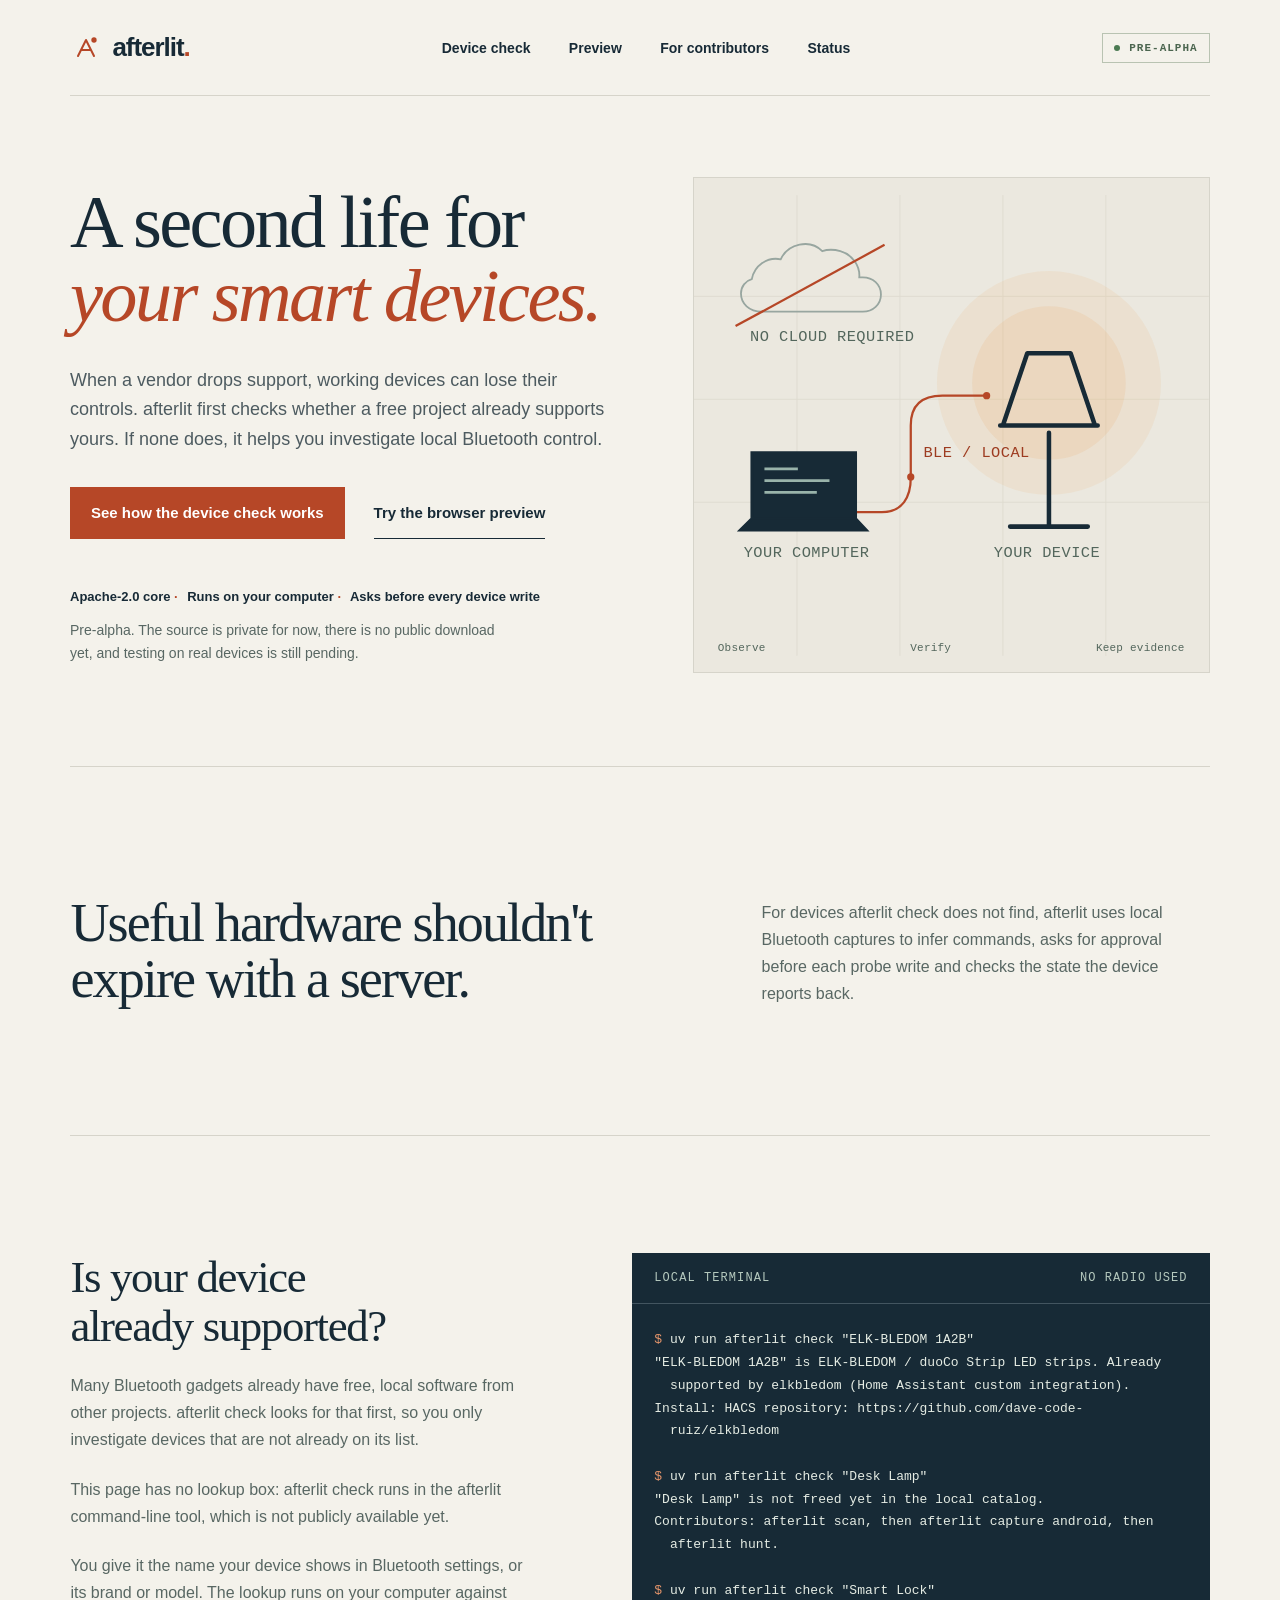
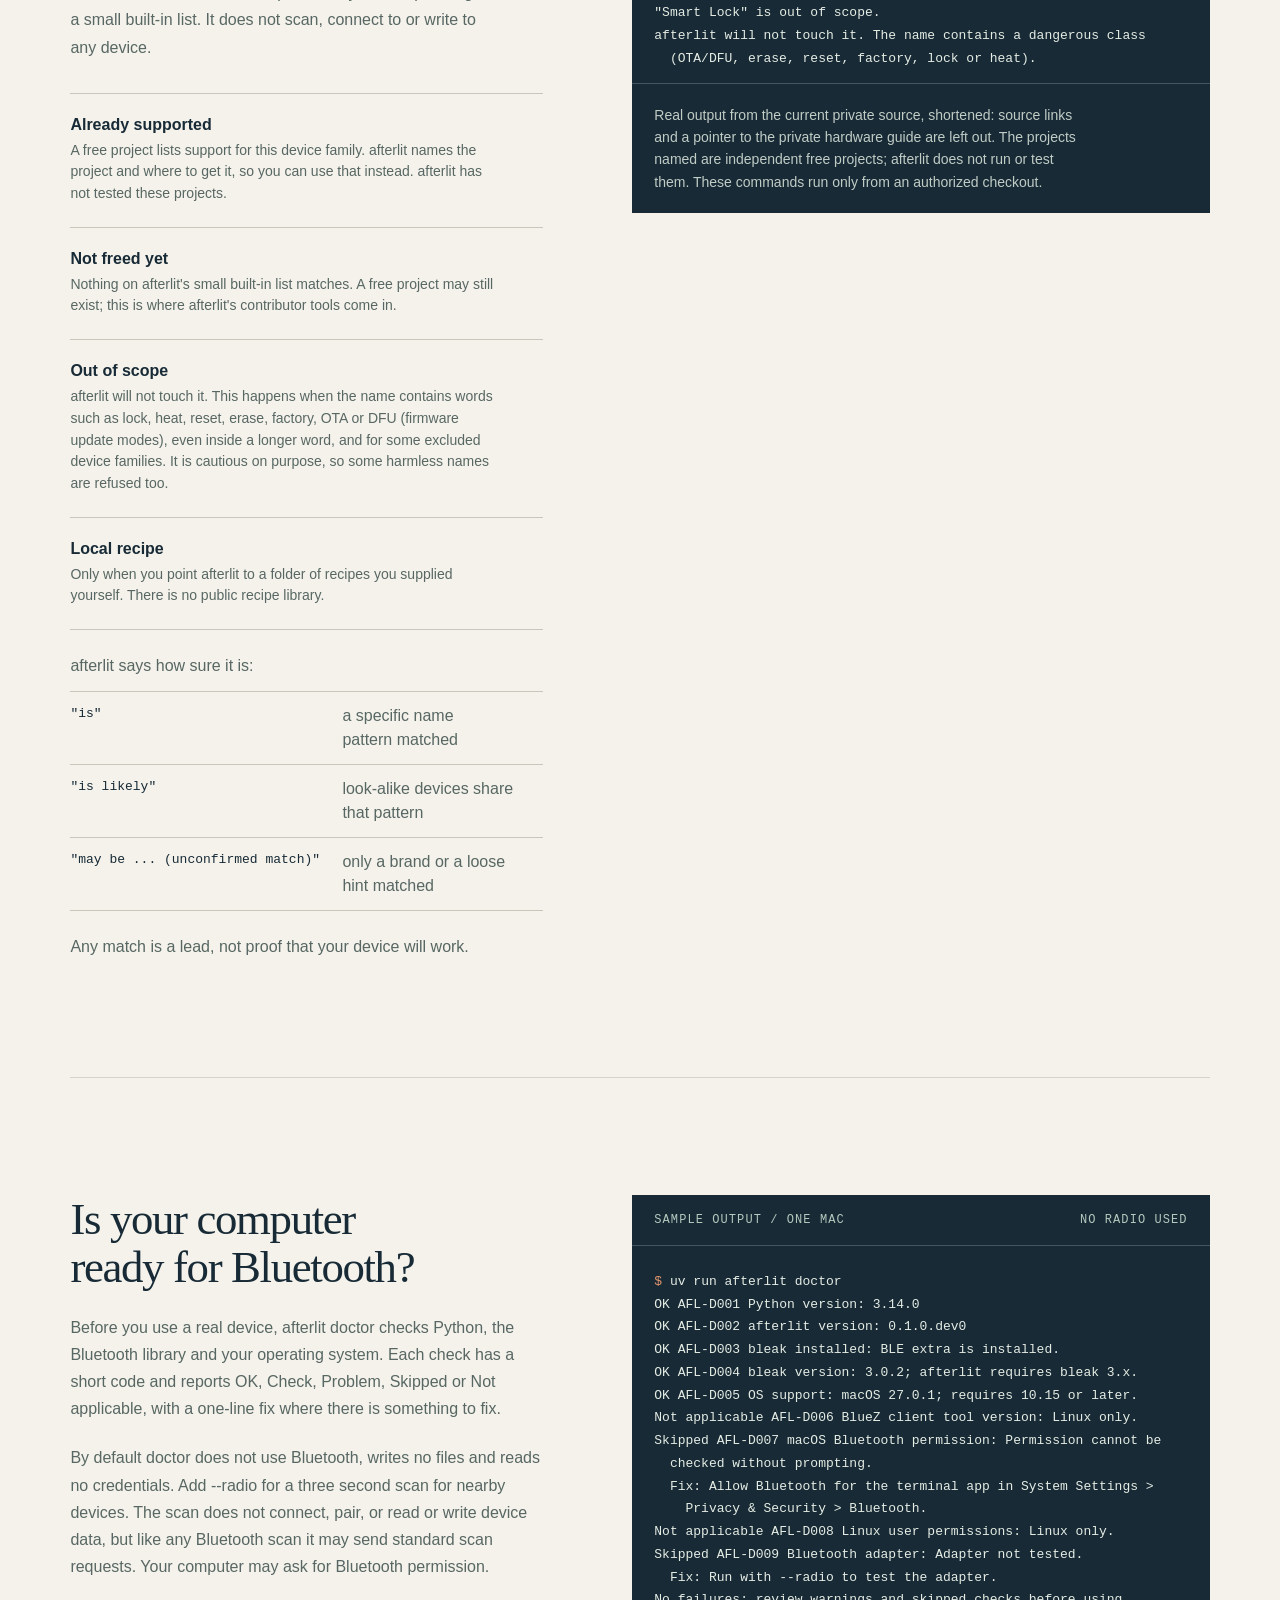
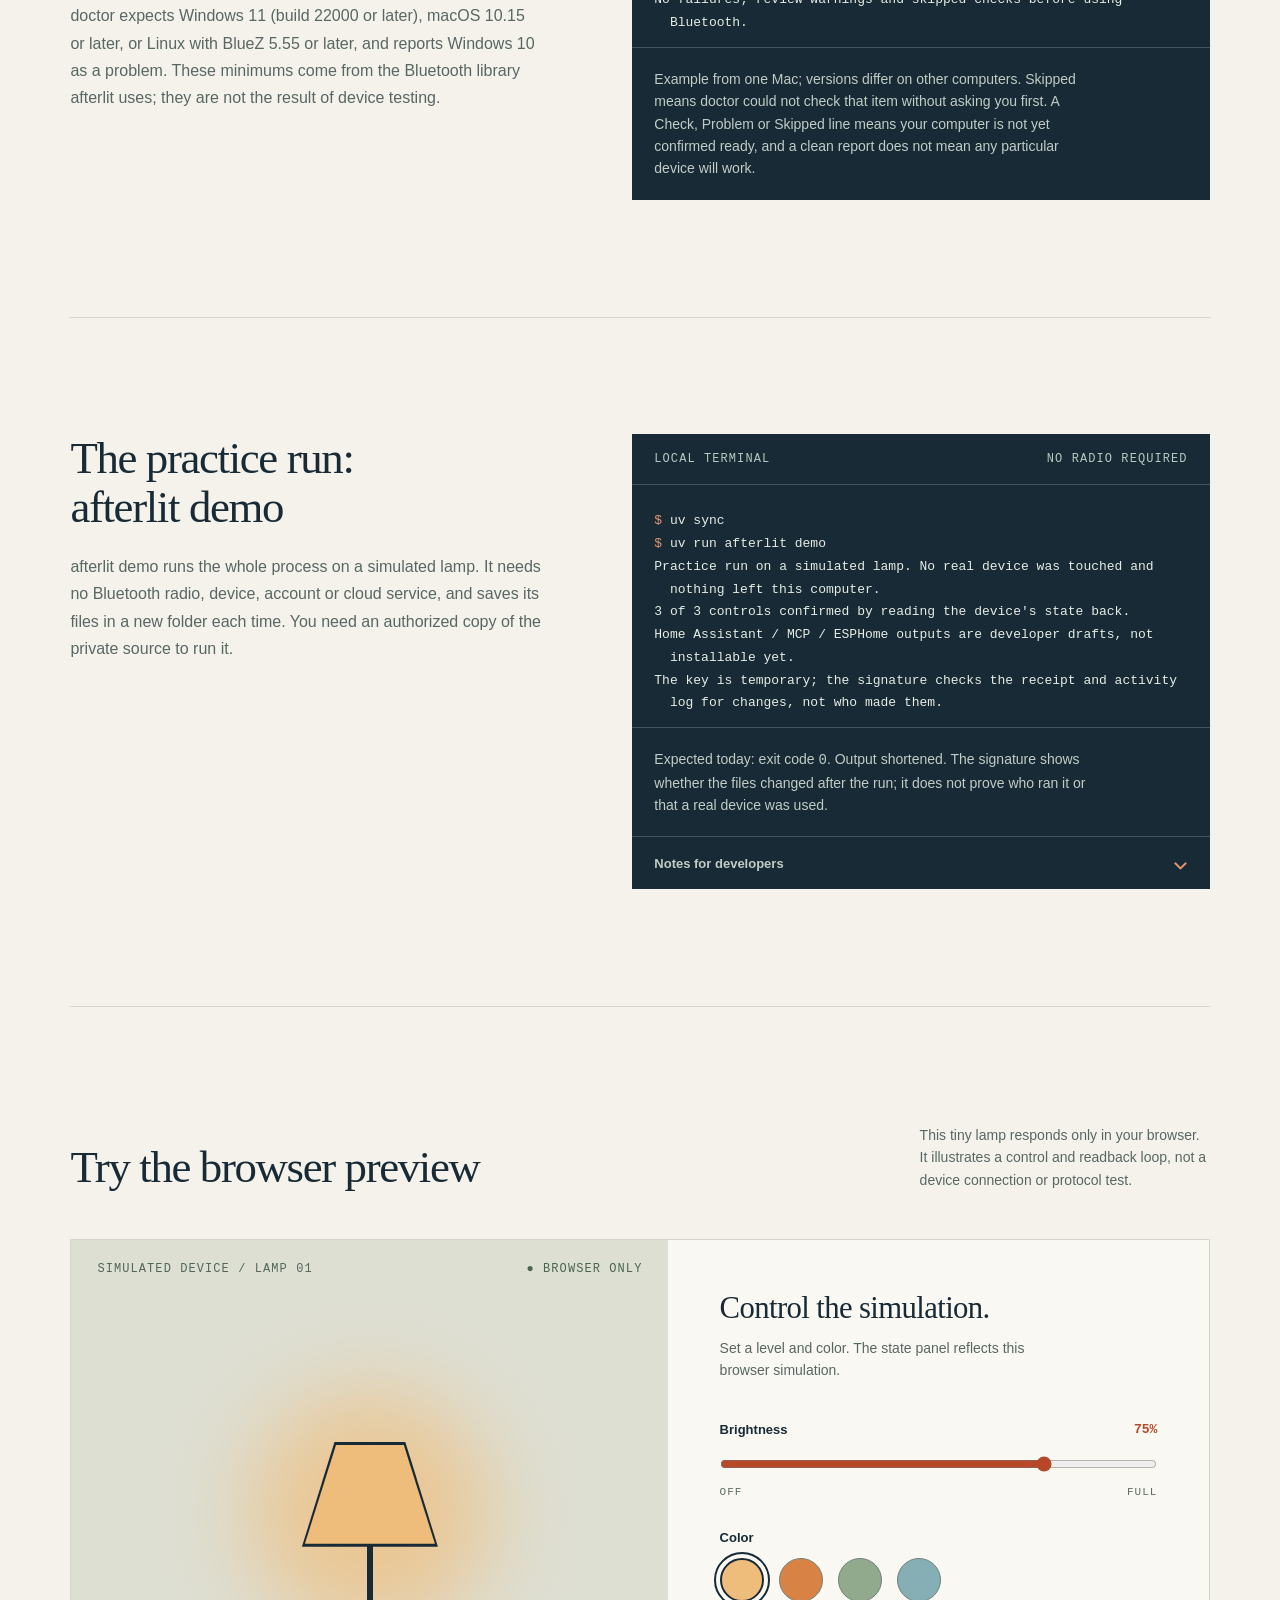
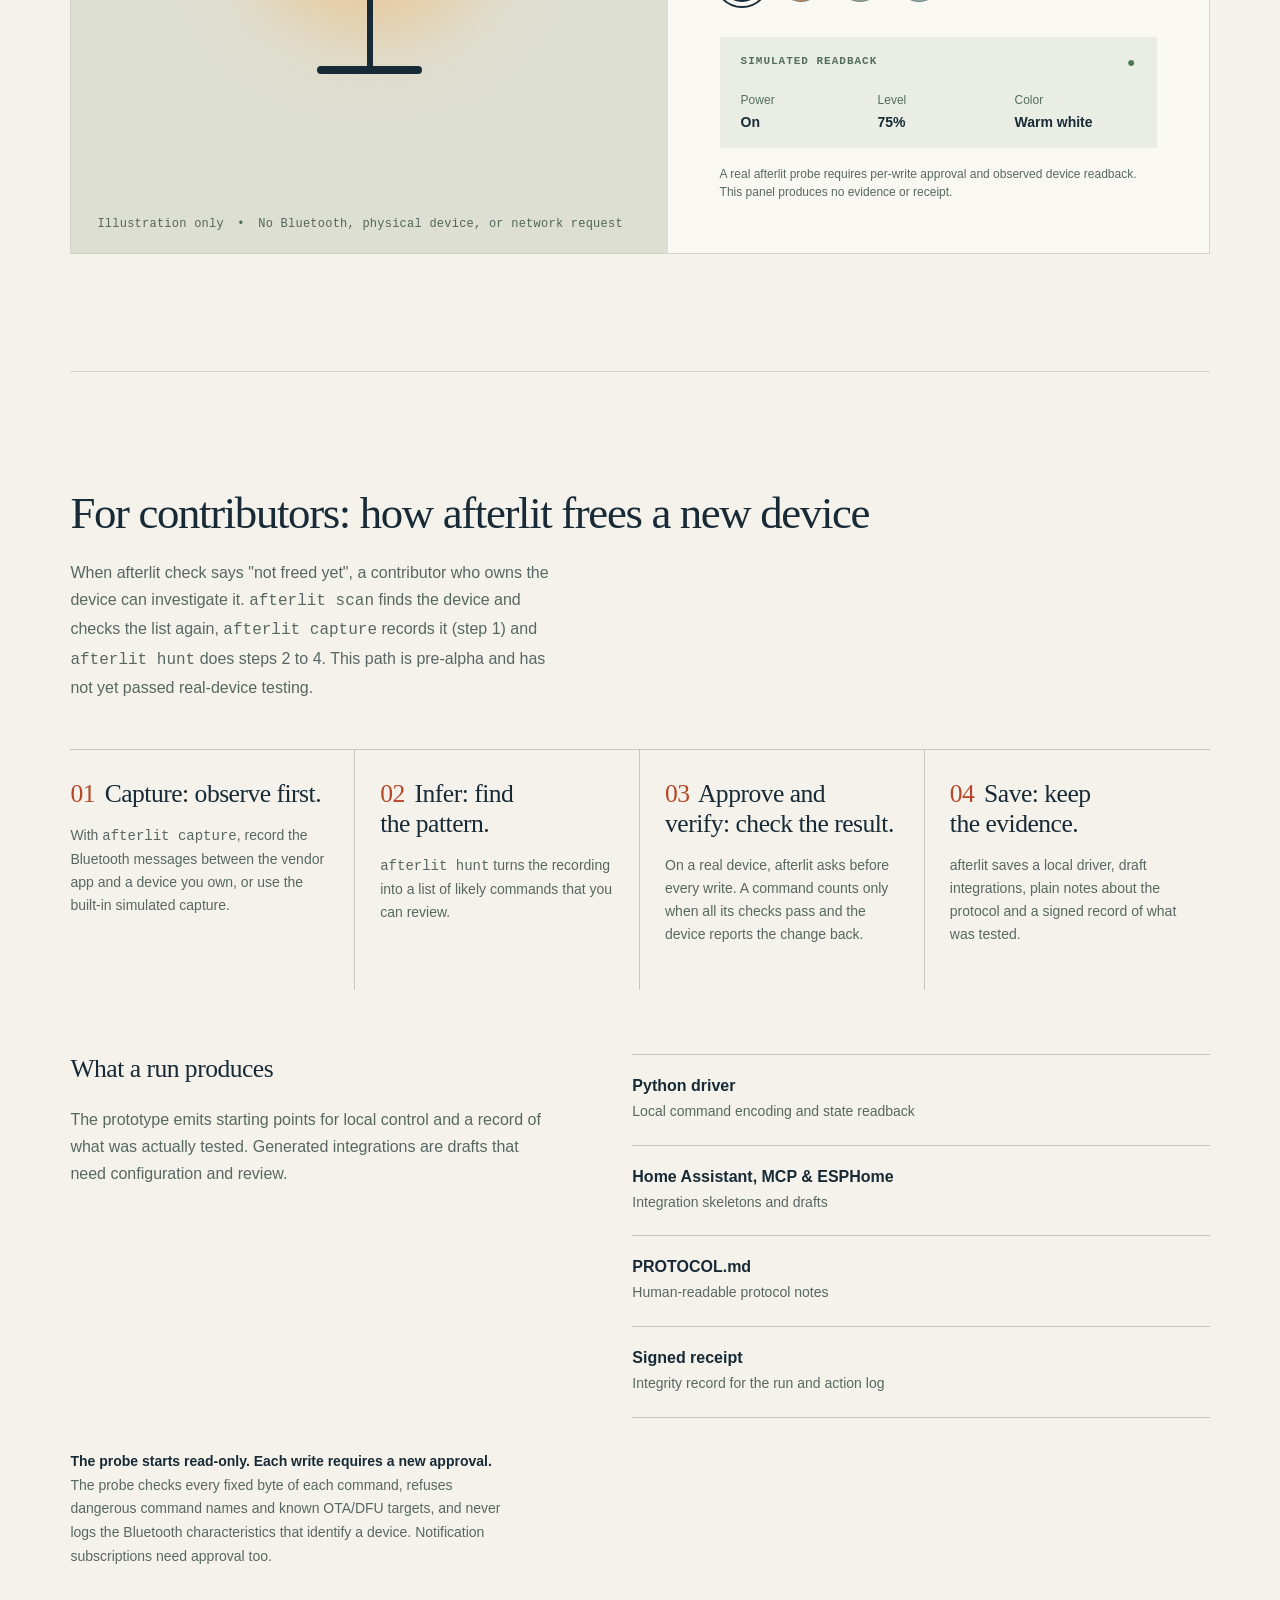
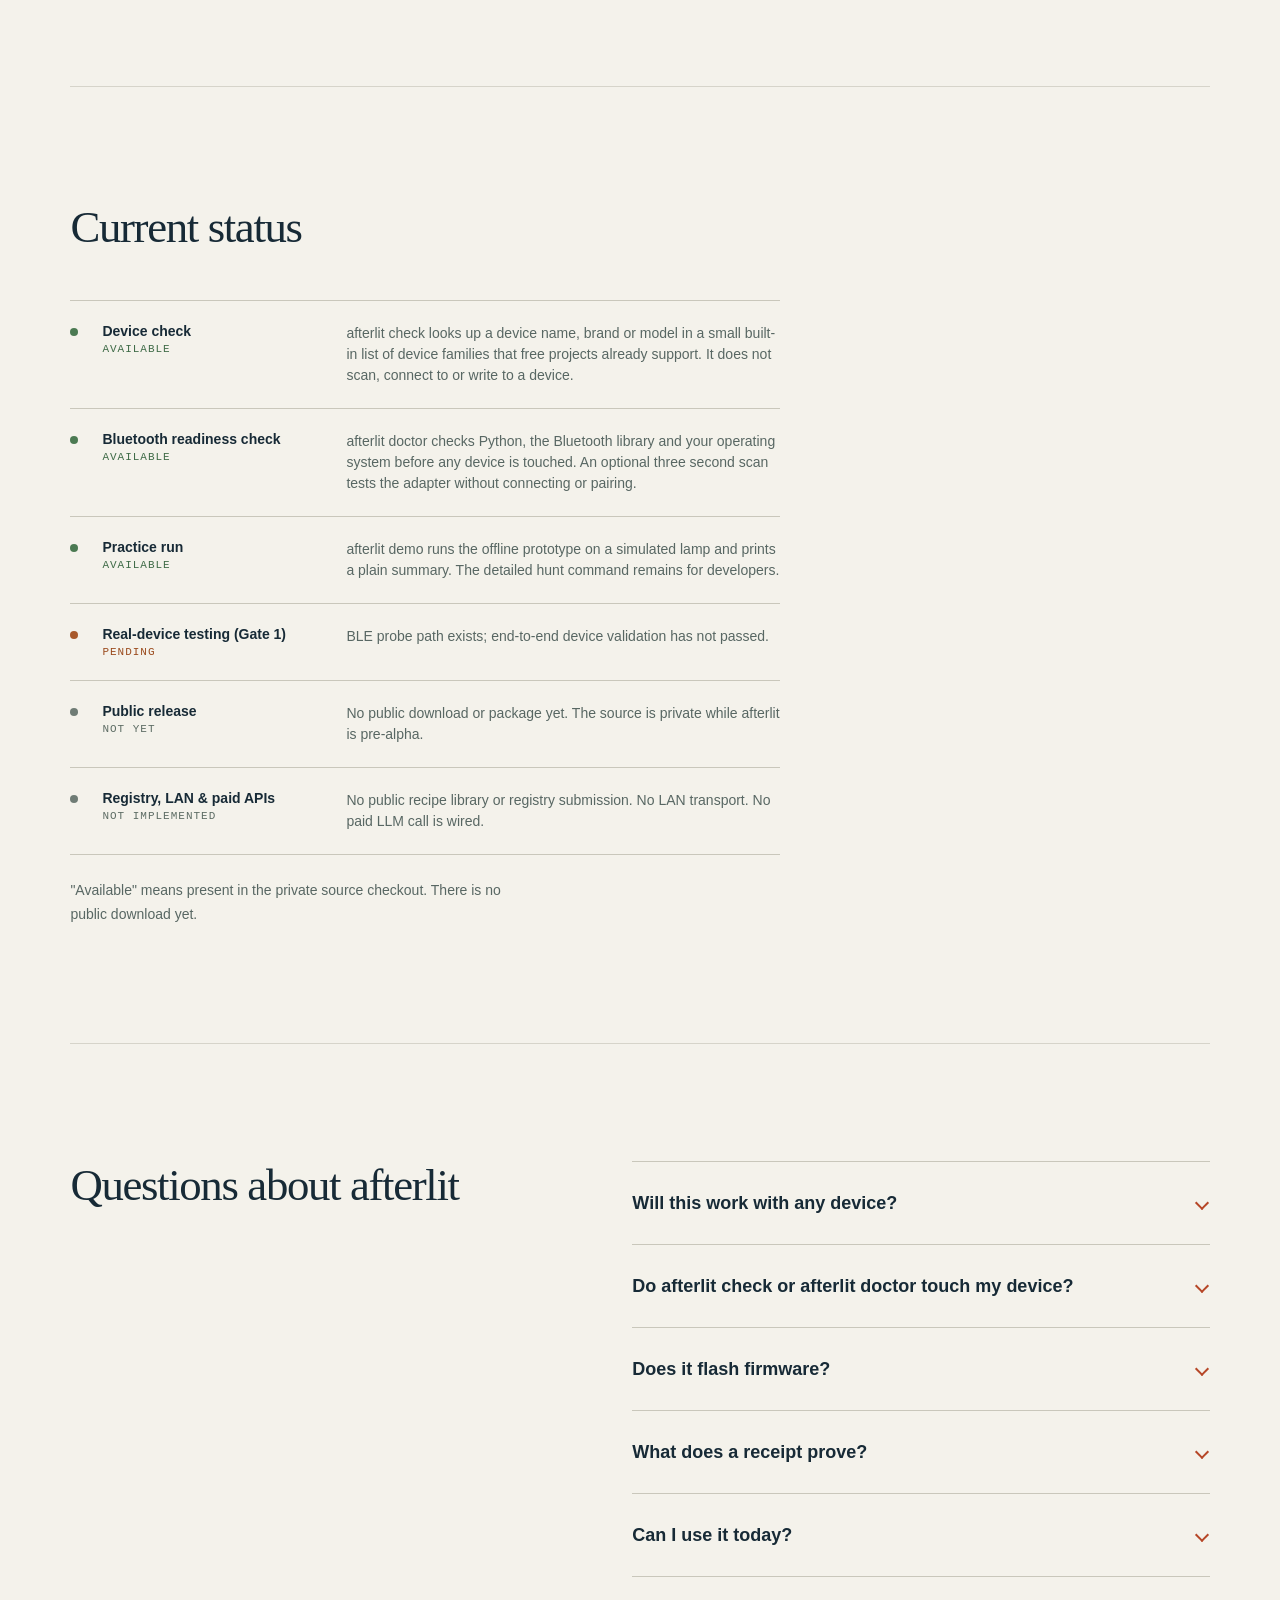
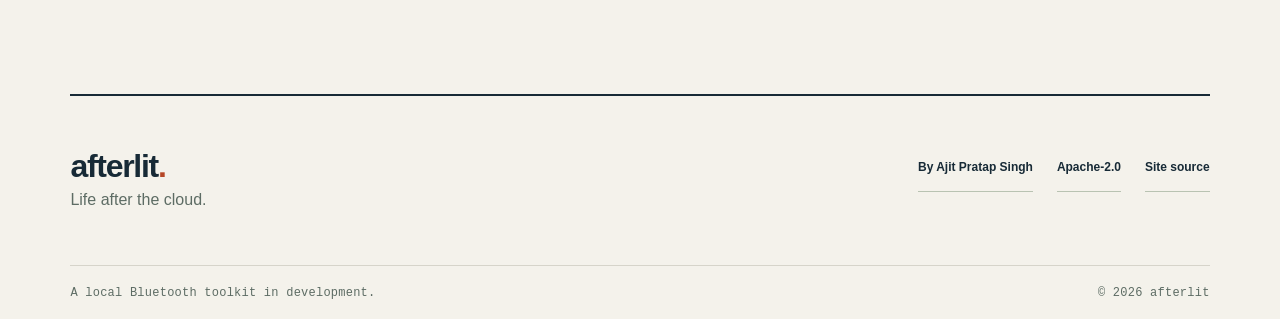
==== commit e22291e4: "revert(site): restore the PR #5 rust design as the base Co-Authored-By: Claude Opus 5.5 <noreply@ant" ====
--- a/website/index.html
+++ b/website/index.html
@@ -23,26 +23,25 @@
 <meta name="twitter:description" content="Pre-alpha, source private. Check whether a free project already supports your Bluetooth device, and investigate the rest locally. Integrations are drafts.">
 <meta name="twitter:image:alt" content="afterlit: A second life for your smart devices. A lamp connects to a local computer. Pre-alpha, with hardware validation pending.">
 <link rel="icon" href="./assets/favicon.svg" type="image/svg+xml">
-<link rel="stylesheet" href="./styles.css?v=20261029-8">
-<script src="./site.js?v=20261029-8" defer></script>
+<link rel="stylesheet" href="./styles.css?v=20261028-2">
+<script src="./site.js?v=20261028-2" defer></script>
 <title>afterlit: life after the cloud</title>
 </head>
 <body>
 <a class="skip-link" href="#main">Skip to content</a>
-<div class="page-shell" id="top">
+<div class="page-shell">
 <header class="site-header">
 <a class="brand" href="#top" aria-label="afterlit, back to top"><svg viewBox="0 0 48 48" aria-hidden="true"><path d="M12 36 24 12l12 24M18 27h12" fill="none" stroke="currentColor" stroke-linecap="round" stroke-linejoin="round" stroke-width="3"/><circle cx="36" cy="12" r="4" fill="currentColor"/></svg><span>afterlit<span class="accent">.</span></span></a>
-<nav aria-label="Primary"><a href="#today">What you can do today</a><a href="#check">Device check</a><a href="#preview">Lamp preview</a><a href="#status">Status</a><a href="#faq">FAQ</a></nav>
+<nav aria-label="Primary"><a href="#check">Device check</a><a href="#demo">Preview</a><a href="#workflow">For contributors</a><a href="#status">Status</a></nav>
 <span class="badge"><span aria-hidden="true"></span> Pre-alpha</span>
 </header>
 <main id="main">
-<section class="hero" aria-labelledby="hero-title">
-<div class="hero-copy"><h1 id="hero-title">afterlit is being built to help your Bluetooth gadgets keep working after their maker drops support.</h1><p class="hero-status"><strong>Pre-alpha.</strong> The source is private, there is no public download yet, and testing on real devices is still pending.</p><p class="lede"><span class="hero-pitch">A second life for your smart devices.</span> afterlit first checks whether a free project already supports your device. If none does, it helps you investigate local Bluetooth control.</p><div class="hero-actions"><a class="button primary" href="#check">See how the device check works</a><a class="button text-button" href="#today">Three steps for now</a></div><p class="hero-note"><span>Runs on your computer</span> <span class="note-sep" aria-hidden="true">·</span> <span>Asks before every device write</span></p></div>
-<figure class="hero-art"><div class="hero-art-img" role="img" aria-label="A lamp linked directly to a local computer, with the cloud crossed out"><svg viewBox="0 0 570 510" preserveAspectRatio="xMidYMid slice" aria-hidden="true"><path class="grid" d="M0 112H570M0 226H570M0 340H570M114 0V510M228 0V510M342 0V510M456 0V510"/><circle class="halo outer" cx="393" cy="208" r="124"/><circle class="halo inner" cx="393" cy="208" r="85"/><path class="wire" pathLength="1" d="M130 351h78c23 0 32-17 32-38v-58c0-22 12-33 35-33h49"/><circle class="node" cx="240" cy="312" r="4"/><circle class="node" cx="324" cy="222" r="4"/><path class="screen" d="M64 285h115v73H64z M51 371h140l-12-13H64z"/><path class="screen-detail" d="M78 303h37m-37 13h72m-72 13h58"/><path class="lamp" d="M393 263v104m-43 0h86 M342 255h102l-27-80h-48z M339 255h108"/><path class="cloud" d="M64 93c3-15 17-25 32-22 8-17 32-23 46-9 6-2 13-2 20 0 14 4 22 17 21 29h4c11 0 20 8 20 19s-9 19-20 19H75c-14 0-23-9-23-20 0-8 5-14 12-16Z"/><path class="strike" d="M46 145 211 55"/><text class="label-cloud" x="62" y="162">NO CLOUD REQUIRED</text><text class="label-base" x="55" y="401">YOUR COMPUTER</text><text class="label-base" x="332" y="401">YOUR DEVICE</text><text class="signal" x="254" y="290"><tspan x="254">BLUETOOTH /</tspan><tspan x="254" dy="1.35em">LOCAL</tspan></text></svg></div><figcaption class="art-bottom"><a class="art-path" href="#workflow">Contributor path: capture, infer, verify, save</a></figcaption></figure>
+<section class="hero" id="top" aria-labelledby="hero-title">
+<div class="hero-copy"><h1 id="hero-title">A second life for<br> <em>your smart devices.</em></h1><p class="lede">When a vendor drops support, working devices can lose their controls. afterlit first checks whether a free project already supports yours. If none does, it helps you investigate local Bluetooth control.</p><div class="hero-actions"><a class="button primary" href="#check">See how the device check works</a><a class="button text-button" href="#demo">Try the browser preview</a></div><p class="hero-note"><span>Apache-2.0 core</span><span aria-hidden="true">&nbsp;·</span> <span>Runs on your computer</span><span aria-hidden="true">&nbsp;·</span> <span>Asks before every device write</span></p><p class="hardware-note">Pre-alpha. The source is private for now, there is no public download yet, and testing on real devices is still pending.</p></div>
+<div class="hero-art" role="img" aria-label="A lamp linked directly to a local computer, with the cloud crossed out"><svg viewBox="0 0 570 510" aria-hidden="true"><path class="grid" d="M0 112H570M0 226H570M0 340H570M114 0V510M228 0V510M342 0V510M456 0V510"/><circle class="halo outer" cx="393" cy="208" r="124"/><circle class="halo inner" cx="393" cy="208" r="85"/><path class="wire" d="M130 351h78c23 0 32-17 32-38v-58c0-22 12-33 35-33h49"/><circle class="node" cx="240" cy="312" r="4"/><circle class="node" cx="324" cy="222" r="4"/><path class="screen" d="M64 285h115v73H64z M51 371h140l-12-13H64z"/><path class="screen-detail" d="M78 303h37m-37 13h72m-72 13h58"/><path class="lamp" d="M393 263v104m-43 0h86 M342 255h102l-27-80h-48z M339 255h108"/><path class="cloud" d="M64 93c3-15 17-25 32-22 8-17 32-23 46-9 6-2 13-2 20 0 14 4 22 17 21 29h4c11 0 20 8 20 19s-9 19-20 19H75c-14 0-23-9-23-20 0-8 5-14 12-16Z"/><path class="strike" d="M46 145 211 55"/><text class="label-cloud" x="62" y="162">NO CLOUD REQUIRED</text><text class="label-base" x="55" y="401">YOUR COMPUTER</text><text class="label-base" x="332" y="401">YOUR DEVICE</text><text class="signal" x="254" y="290">BLE / LOCAL</text></svg><div class="art-bottom"><span>Observe</span><span>Verify</span><span>Keep evidence</span></div></div>
 </section>
-<section class="today section-rule" id="today" aria-labelledby="today-title"><div class="section-heading head-row"><h2 id="today-title">What you can do today</h2><p>If your device's app or cloud service has stopped working, afterlit cannot help you directly yet. These three steps are worth doing in the meantime.</p></div><ol class="artifact-list today-list" aria-labelledby="today-title"><li><strong><span class="number">01</span> Search for a free project.</strong><small>Search the web for your device's name, as it appears in Bluetooth settings or on the box, together with "Home Assistant" (free home-automation software) or "open source". Many Bluetooth gadgets already have free, local software from other projects. Check that the project names your exact model, and follow its own instructions. afterlit has not tested these projects. <a href="#faq-bluetooth">Not sure it is Bluetooth?</a></small></li><li><strong><span class="number">02</span> Keep the vendor app and the pairing.</strong><small>Leave the vendor app installed and the device paired with your phone. To investigate a device, a contributor records the Bluetooth messages between the vendor app and that device, so the app is worth keeping even if its cloud features have stopped.</small></li><li><strong><span class="number">03</span> Check back later.</strong><small>There is nothing to download or sign up for yet. The <a href="#status">status table</a> further down this page lists what is available, what is pending and what is not built yet.</small></li></ol></section>
-<section class="problem section-rule" aria-labelledby="problem-title"><div><h2 id="problem-title">Useful hardware shouldn't expire with a server.</h2><p>When no free project supports a device, afterlit gives contributors a way to work out its commands on their own computer. It asks before each write it sends to the device, and a change counts only when the device reports it back.</p></div></section>
-<section class="check-section section-rule" id="check" aria-labelledby="check-title"><div class="section-intro"><h2 id="check-title">Is your device already supported?</h2><p class="takeaway">This page has no lookup box. The device check (<code>afterlit check</code>) is part of afterlit's command-line tool (a program you run by typing commands in a terminal window), which is not public yet, so the examples below show how it answers.</p><p>Many Bluetooth gadgets already have free, local software from other projects. The device check looks for that first. You give it the name your device shows in Bluetooth settings, or its brand or model, and it compares that with a small built-in list on your computer, which its output calls the local catalog. A device counts as "freed" once free, local software can control it.</p></div><div class="terminal"><div class="terminal-head"><span class="head-label"><span>EXAMPLE OUTPUT ·</span> <span>PRIVATE SOURCE ONLY</span></span><span>NO RADIO USED</span></div><pre tabindex="0" role="region" aria-label="Example device checks"><code><span class="ln"><span aria-hidden="true">$</span> uv run afterlit check "ELK-BLEDOM 1A2B"</span>
+<section class="problem section-rule" aria-labelledby="problem-title"><div><h2 id="problem-title">Useful hardware shouldn't expire with a server.</h2><p>For devices afterlit check does not find, afterlit uses local Bluetooth captures to infer commands, asks for approval before each probe write and checks the state the device reports back.</p></div></section>
+<section class="check-section section-rule" id="check" aria-labelledby="check-title"><div><h2 id="check-title">Is your device already supported?</h2><p>Many Bluetooth gadgets already have free, local software from other projects. afterlit check looks for that first, so you only investigate devices that are not already on its list.</p><p>This page has no lookup box: afterlit check runs in the afterlit command-line tool, which is not publicly available yet.</p><p>You give it the name your device shows in Bluetooth settings, or its brand or model. The lookup runs on your computer against a small built-in list. It does not scan, connect to or write to any device.</p><ul class="artifact-list outcome-list" aria-label="The four possible answers"><li><strong>Already supported</strong><small>A free project lists support for this device family. afterlit names the project and where to get it, so you can use that instead. afterlit has not tested these projects.</small></li><li><strong>Not freed yet</strong><small>Nothing on afterlit's small built-in list matches. A free project may still exist; this is where afterlit's contributor tools come in.</small></li><li><strong>Out of scope</strong><small>afterlit will not touch it. This happens when the name contains words such as lock, heat, reset, erase, factory, OTA or DFU (firmware update modes), even inside a longer word, and for some excluded device families. It is cautious on purpose, so some harmless names are refused too.</small></li><li><strong>Local recipe</strong><small>Only when you point afterlit to a folder of recipes you supplied yourself. There is no public recipe library.</small></li></ul><p>afterlit says how sure it is:</p><dl class="confidence"><div><dt>"is"</dt><dd>a specific name pattern matched</dd></div><div><dt>"is likely"</dt><dd>look-alike devices share that pattern</dd></div><div><dt>"may be ... (unconfirmed match)"</dt><dd>only a brand or a loose hint matched</dd></div></dl><p>Any match is a lead, not proof that your device will work.</p></div><div class="terminal"><div class="terminal-head"><span>LOCAL TERMINAL</span><span>NO RADIO USED</span></div><pre tabindex="0" role="region" aria-label="Example device checks"><code><span class="ln"><span aria-hidden="true">$</span> uv run afterlit check "ELK-BLEDOM 1A2B"</span>
 <span class="ln">"ELK-BLEDOM 1A2B" is ELK-BLEDOM / duoCo Strip LED strips. Already supported by elkbledom (Home Assistant custom integration).</span>
 <span class="ln">Install: HACS repository: https://github.com/dave-code-ruiz/elkbledom</span>
 
@@ -52,8 +51,8 @@
 
 <span class="ln"><span aria-hidden="true">$</span> uv run afterlit check "Smart Lock"</span>
 <span class="ln">"Smart Lock" is out of scope.</span>
-<span class="ln">afterlit will not touch it. The name contains a dangerous class (OTA/DFU, erase, reset, factory, lock or heat).</span></code></pre><p>Above, in order: already supported, not freed yet, out of scope. Real output, shortened. The "Install:" line says where to get that independent project; it is not a step for installing afterlit. HACS is Home Assistant's community add-on store. <code>capture android</code> records from an Android phone running the vendor app.</p></div><div class="section-detail"><ul class="artifact-list outcome-list" aria-label="The four possible answers"><li><strong>Already supported</strong><small>A free project lists this device family. afterlit names it, but does not run or test it.</small></li><li><strong>Not freed yet</strong><small>Nothing on the built-in list matches. A project may still exist elsewhere, so search as in <a href="#today">step 01</a>. If you own the device and want to help, see the <a href="#workflow">contributor path</a>.</small></li><li><strong>Out of scope</strong><small>afterlit refuses risky names and device families, such as lock, heat, reset or firmware update (OTA/DFU), even inside a longer word. It is cautious on purpose, so some harmless names are refused too. If yours is, go back to <a href="#today">step 01</a> and search for a free project that names your exact model.</small></li><li><strong>Local recipe</strong><small>Only from a folder of recipes you supplied. There is no public recipe library.</small></li></ul><p>Any match is a lead, not proof that your device will work. The wording shows how sure a match is:</p><dl class="confidence" aria-label="How sure a match is"><div><dt>"is"</dt><dd>a specific name pattern matched</dd></div><div><dt>"is likely"</dt><dd>look-alike devices share that pattern</dd></div><div><dt>"may be ... (unconfirmed match)"</dt><dd>only a brand or a loose hint matched</dd></div></dl></div></section>
-<section class="doctor-section section-rule" id="doctor" aria-labelledby="doctor-title"><div class="section-intro"><h2 class="read-title" id="doctor-title">Is your computer ready for Bluetooth?</h2><p class="takeaway">You do not need this yet. It is for when afterlit is public and you want to know whether your computer can talk to Bluetooth devices. If you only want to know what works today, skip to the <a href="#status">current status</a>.</p><p>The readiness check (<code>afterlit doctor</code>) looks at Python, the Bluetooth library afterlit uses and your operating system, and gives a one-line result for each, with a fix where needed. By default it writes no files and reads no credentials.</p></div><div class="terminal"><div class="terminal-head"><span class="head-label"><span>EXAMPLE OUTPUT ·</span> <span>PRIVATE SOURCE ONLY</span></span><span>NO RADIO USED</span></div><pre tabindex="0" role="region" aria-label="Example readiness check output"><code><span class="ln"><span aria-hidden="true">$</span> uv run afterlit doctor</span>
+<span class="ln">afterlit will not touch it. The name contains a dangerous class (OTA/DFU, erase, reset, factory, lock or heat).</span></code></pre><p>Real output from the current private source, shortened: source links and a pointer to the private hardware guide are left out. The projects named are independent free projects; afterlit does not run or test them. These commands run only from an authorized checkout.</p></div></section>
+<section class="doctor-section section-rule" id="doctor" aria-labelledby="doctor-title"><div><h2 id="doctor-title">Is your computer ready for Bluetooth?</h2><p>Before you use a real device, afterlit doctor checks Python, the Bluetooth library and your operating system. Each check has a short code and reports OK, Check, Problem, Skipped or Not applicable, with a one-line fix where there is something to fix.</p><p>By default doctor does not use Bluetooth, writes no files and reads no credentials. Add --radio for a three second scan for nearby devices. The scan does not connect, pair, or read or write device data, but like any Bluetooth scan it may send standard scan requests. Your computer may ask for Bluetooth permission.</p><p>doctor expects Windows 11 (build 22000 or later), macOS 10.15 or later, or Linux with BlueZ 5.55 or later, and reports Windows 10 as a problem. These minimums come from the Bluetooth library afterlit uses; they are not the result of device testing.</p></div><div class="terminal"><div class="terminal-head"><span>SAMPLE OUTPUT / ONE MAC</span><span>NO RADIO USED</span></div><pre tabindex="0" role="region" aria-label="Example readiness check output"><code><span class="ln"><span aria-hidden="true">$</span> uv run afterlit doctor</span>
 <span class="ln">OK AFL-D001 Python version: 3.14.0</span>
 <span class="ln">OK AFL-D002 afterlit version: 0.1.0.dev0</span>
 <span class="ln">OK AFL-D003 bleak installed: BLE extra is installed.</span>
@@ -65,19 +64,19 @@
 <span class="ln">Not applicable AFL-D008 Linux user permissions: Linux only.</span>
 <span class="ln">Skipped AFL-D009 Bluetooth adapter: Adapter not tested.</span>
 <span class="ln ln-fix">  Fix: Run with --radio to test the adapter.</span>
-<span class="ln">No failures; review warnings and skipped checks before using Bluetooth.</span></code></pre><p>Sample from one Mac; versions differ elsewhere. A clean report does not mean any particular device will work.</p></div><div class="section-detail"><details class="dev-notes"><summary>What the states mean and system requirements</summary><p>Each line starts with a state word, then a short code naming the check (AFL-D001 to AFL-D009). Any "Check", "Problem" or "Skipped" line means your computer is not yet confirmed ready.</p><dl class="confidence" aria-label="What each state means"><div><dt>"OK"</dt><dd>the check passed</dd></div><div><dt>"Not applicable"</dt><dd>does not apply to your operating system</dd></div><div><dt>"Skipped"</dt><dd>not tested this time: Bluetooth permission cannot be checked without a prompt, and the adapter is tested only with --radio</dd></div><div><dt>"Check" (a warning)</dt><dd>worth reviewing before you use Bluetooth; the report's last line calls these warnings. None in this sample.</dd></div><div><dt>"Problem"</dt><dd>needs fixing first; Windows 10, for example, is reported as a problem. None in this sample.</dd></div></dl><p>Add --radio for a three second scan for nearby devices. It does not connect, pair, or read or write device data, but like any Bluetooth scan it may send standard scan requests, and your computer may ask for Bluetooth permission.</p><p>The readiness check expects Windows 11 (build 22000 or later), macOS 10.15 or later, or Linux with BlueZ 5.55 or later (BlueZ is Linux's Bluetooth system), and reports Windows 10 as a problem. These minimums come from the Bluetooth library afterlit uses (bleak), not from device testing.</p></details></div></section>
-<section class="quickstart section-rule" id="quickstart" aria-labelledby="quickstart-title"><div class="section-heading head-row"><h2 class="read-title" id="quickstart-title">The practice run</h2><div class="head-copy"><p class="takeaway">A rehearsal that touches no real device. You cannot run it yet. If you only want to know what works today, skip to the <a href="#status">current status</a>.</p><p>The practice run (<code>afterlit demo</code>) goes through the whole process on a simulated lamp, inside the command-line tool. It needs no Bluetooth radio, device, account or cloud service, and saves its files in a new folder each time.</p></div></div><div class="terminal"><div class="terminal-head"><span class="head-label"><span>EXAMPLE OUTPUT ·</span> <span>PRIVATE SOURCE ONLY</span></span><span>NO RADIO USED</span></div><pre tabindex="0" role="region" aria-label="Practice run commands and output"><code><span class="ln"><span aria-hidden="true">$</span> uv sync</span>
+<span class="ln">No failures; review warnings and skipped checks before using Bluetooth.</span></code></pre><p>Example from one Mac; versions differ on other computers. Skipped means doctor could not check that item without asking you first. A Check, Problem or Skipped line means your computer is not yet confirmed ready, and a clean report does not mean any particular device will work.</p></div></section>
+<section class="quickstart section-rule" id="quickstart" aria-labelledby="quickstart-title"><div><h2 id="quickstart-title">The practice run: afterlit demo</h2><p>afterlit demo runs the whole process on a simulated lamp. It needs no Bluetooth radio, device, account or cloud service, and saves its files in a new folder each time. You need an authorized copy of the private source to run it.</p></div><div class="terminal"><div class="terminal-head"><span>LOCAL TERMINAL</span><span>NO RADIO REQUIRED</span></div><pre tabindex="0" role="region" aria-label="Practice run commands and output"><code><span class="ln"><span aria-hidden="true">$</span> uv sync</span>
 <span class="ln"><span aria-hidden="true">$</span> uv run afterlit demo</span>
 <span class="ln">Practice run on a simulated lamp. No real device was touched and nothing left this computer.</span>
 <span class="ln">3 of 3 controls confirmed by reading the device's state back.</span>
 <span class="ln">Home Assistant / MCP / ESPHome outputs are developer drafts, not installable yet.</span>
-<span class="ln">The key is temporary; the signature checks the receipt and activity log for changes, not who made them.</span></code></pre><p>Output shortened. A finished run ends with exit code <code>0</code>, meaning no errors. "The device's state" here is the simulated lamp's.</p><details class="dev-notes"><summary>Terms and notes for developers</summary><p><code>uv sync</code> installs what afterlit needs. MCP lets AI assistants use tools; ESPHome is firmware for small Wi-Fi boards.</p><p>The run also lists the controls it learned, prints where its files are saved and shows the temporary key's fingerprint. Developers can still run the detailed <code>afterlit hunt</code> command. Its simulated strip carries a fixed <code>0xFF</code> filler byte in the power frame, covered by a pre-declared allowance that the signed receipt records; a real device needs that allowance confirmed by hand.</p></details></div></section>
-<span id="demo" aria-hidden="true"></span><section class="demo-section section-rule" id="preview" aria-labelledby="preview-title"><div class="section-heading"><h2 id="preview-title">Try the lamp preview</h2><p>Set a control and watch the state come back. This lamp lives only in your browser, and it is separate from the practice run above.</p></div><div class="workbench"><div class="bench-intro"><h3>Set the lamp.</h3><p>Choose a brightness and a color. The readback lists what this page requested and what the simulated lamp reported back.</p></div><div class="bench-visual"><div class="bench-top"><span>LAMP PREVIEW</span><span><span aria-hidden="true">●</span> BROWSER ONLY</span></div><div class="bench-stage"><div class="demo-lamp level-75 tone-warm" id="demo-lamp" aria-hidden="true"><div class="demo-glow"></div><div class="demo-shade"></div><div class="demo-stem"></div><div class="demo-base"></div></div></div><p class="bench-foot">Illustration only <span aria-hidden="true">·</span> No Bluetooth, physical device, or network request</p></div><div class="bench-controls"><fieldset id="demo-controls" disabled><legend class="sr-only">Lamp preview controls</legend><div class="control-heading"><label for="brightness">Brightness</label><output id="brightness-value" for="brightness">75%</output></div><input id="brightness" type="range" min="0" max="100" step="25" value="75" aria-valuetext="75%"><div class="range-ends"><span>OFF</span><span>FULL</span></div><div class="color-control"><div class="control-heading"><p id="color-label">Color</p><span class="control-value" id="color-value">Warm white</span></div><div class="swatches" role="group" aria-labelledby="color-label"><button type="button" class="swatch swatch-warm" data-tone="warm" aria-label="Warm white" aria-pressed="true" title="Warm white"></button><button type="button" class="swatch swatch-amber" data-tone="amber" aria-label="Amber" aria-pressed="false" title="Amber"></button><button type="button" class="swatch swatch-sage" data-tone="sage" aria-label="Sage" aria-pressed="false" title="Sage"></button><button type="button" class="swatch swatch-blue" data-tone="blue" aria-label="Blue" aria-pressed="false" title="Blue"></button></div><p class="color-off-note" id="color-off-note" hidden>The lamp is off. Turn it up to pick a color.</p></div><button type="button" class="reset-button" id="demo-reset">Reset preview</button></fieldset><p class="no-js-note">Turn on JavaScript to use the lamp preview; everything else on this page works without it.</p><div class="readback"><p class="readback-title">SIMULATED IN THIS BROWSER</p><div class="readback-step readback-requested"><p class="readback-label"><span class="readback-num" aria-hidden="true">01</span> Requested by this page</p><dl><div><dt>Power</dt><dd id="req-power">On</dd></div><div><dt>Level</dt><dd id="req-level">75%</dd></div><div><dt>Color</dt><dd id="req-color">Warm white</dd></div></dl></div><div class="readback-step readback-reported" role="status" aria-live="polite" aria-atomic="true"><p class="readback-label"><span class="readback-num" aria-hidden="true">02</span> Reported back by the simulated lamp<span class="readback-dot" aria-hidden="true">●</span></p><dl><div><dt>Power</dt><dd id="state-power">On</dd></div><div><dt>Level</dt><dd id="state-level">75%</dd></div><div><dt>Color</dt><dd id="state-color">Warm white</dd></div></dl></div></div><p class="evidence-note">This preview sends nothing to any device and creates no evidence or receipt. Here the simulated lamp always reports back what was requested. A real device might not, which is why afterlit counts a change only when the device reports it back. On a real device, afterlit also asks before each write.</p></div></div></section>
-<section class="workflow section-rule" id="workflow" aria-labelledby="workflow-title"><div class="section-heading head-row"><h2 id="workflow-title">For contributors: investigating a new device</h2><div class="head-copy"><p class="takeaway">This part is for people who own an unsupported device and want to help work out its commands. If that is not you, skip to the <a href="#status">current status</a>.</p><p class="workflow-intro">When the device check says "not freed yet" (nothing on its built-in list matches), a contributor who owns the device can investigate it. <code>afterlit scan</code> finds the device and checks the list again, <code>afterlit capture</code> records it (step 1) and <code>afterlit hunt</code> does steps 2 to 4. This path has not yet passed real-device testing (Gate 1).</p></div></div><div class="steps"><article><h3><span class="number">01</span> Capture: observe first.</h3><p>With <code>afterlit capture</code>, record the Bluetooth messages between the vendor app and a device you own, or use the built-in simulated capture.</p></article><article><h3><span class="number">02</span> Infer: find the pattern.</h3><p><code>afterlit hunt</code> turns the recording into a list of likely commands that you can review.</p></article><article><h3><span class="number">03</span> Verify: approve and check the result.</h3><p>Each write needs your approval and starts from read-only. A command counts only when all its checks pass and the device reports the change back.</p><details class="dev-notes step-notes"><summary>How the probe stays safe</summary><p>The probe (the step that tests commands on a real device) starts read-only, and each write requires a new approval. It checks every fixed byte of each command (the parts that should never change), refuses dangerous command names and known firmware-update (OTA/DFU) targets, and never logs the Bluetooth characteristics (the named channels a device reads and writes through) that identify a device. Subscribing to the device's notifications (updates it sends on its own) needs approval too.</p></details></article><article><h3><span class="number">04</span> Save: keep the evidence.</h3><p>afterlit saves a local driver, draft integrations, plain notes about the protocol and a signed record of what was tested.</p></article></div><div class="run-outputs"><div><h3 id="outputs-title">What a run produces</h3><p>The prototype emits starting points for local control and a record of what was actually tested. Generated integrations are drafts that need configuration and review.</p></div><ul class="artifact-list" aria-labelledby="outputs-title"><li><strong>Python driver</strong><small>Local command encoding and state readback</small></li><li><strong>Home Assistant, MCP &amp; ESPHome</strong><small>Integration skeletons and drafts</small></li><li><strong>PROTOCOL.md</strong><small>Human-readable protocol notes</small></li><li><strong>Signed receipt</strong><small>Integrity record for the run and action log</small></li></ul></div></section>
-<section class="status-section section-rule" id="status" aria-labelledby="status-title"><div class="section-heading head-row"><h2 class="read-title" id="status-title">Current status</h2><p>"Available" means it runs from an authorized copy of the source. "Not yet" covers both what is planned and what is not built.</p></div><div class="status-table"><div class="status-row"><span class="status-dot ready" aria-hidden="true"></span><strong>Device check</strong><span>Looks up a device name, brand or model in a small built-in list of families that free projects support. Never scans, connects to or writes to a device.</span><span class="state-tag">Available (private source)</span></div><div class="status-row"><span class="status-dot ready" aria-hidden="true"></span><strong>Readiness check</strong><span>Checks Python, the Bluetooth library and your operating system. An optional three second scan tests the adapter without connecting or pairing.</span><span class="state-tag">Available (private source)</span></div><div class="status-row"><span class="status-dot ready" aria-hidden="true"></span><strong>Practice run</strong><span>An offline run on a simulated lamp that prints a plain summary. The detailed hunt command remains for developers.</span><span class="state-tag">Available (private source)</span></div><div class="status-row"><span class="status-dot pending" aria-hidden="true"></span><strong>Real-device testing (Gate 1)</strong><span>Gate 1 is end-to-end testing on a real device. The Bluetooth probe path exists, but it has not yet passed Gate 1.</span><span class="state-tag">Pending</span></div><div class="status-row"><span class="status-dot future" aria-hidden="true"></span><strong>Public release</strong><span>No public download or package yet. The source is private while afterlit is pre-alpha.</span><span class="state-tag">Not yet</span></div><div class="status-row"><span class="status-dot future" aria-hidden="true"></span><strong>Registry, LAN &amp; paid APIs</strong><span>No public recipe library or registry submission. No local-network (LAN) control. No paid AI (LLM) service is wired in.</span><span class="state-tag">Not yet</span></div></div></section>
-<section class="faq section-rule" id="faq" aria-labelledby="faq-title"><div><h2 class="read-title" id="faq-title">Questions about afterlit</h2></div><div class="faq-list"><div class="faq-group"><h3 id="faq-before">Before you start</h3><details id="faq-bluetooth" open><summary>Is my gadget a Bluetooth device?</summary><p>A rough guide: it probably is if it appears in your phone's Bluetooth settings, or if its vendor app asks you to turn on Bluetooth to set it up or control it. afterlit has no local-network (LAN) control, so a gadget that uses only Wi-Fi is outside it today. Step 01 still applies: <a href="#today">search for a free project that names your exact model</a>.</p></details><details><summary>My device's app just stopped working. What now?</summary><p>Start with <a href="#today">What you can do today</a>: search the web for your device's name together with "Home Assistant" or "open source", and keep the vendor app installed and the device paired. afterlit itself cannot help directly yet.</p></details><details><summary>Can I use afterlit today, and how will I know when it is public?</summary><p>Not yet. <a href="#status">Current status</a> shows which parts exist today, and it is where the public release will show. There is no signup or mailing list. Anyone can try the lamp preview on this page; it is only an illustration and connects to no device.</p></details><details><summary>Will this work with any device?</summary><p>No. The device check is the first step: it shows whether a free project already lists support for your device's family. A name match is a lead, not proof. For other devices, the real Bluetooth path has not yet passed Gate 1 (testing on a real device), every real-device write needs your approval, and generated integrations are drafts.</p></details></div><div class="faq-group"><h3 id="faq-how">How it works</h3><details><summary>Do the device check or the readiness check touch my device?</summary><p>Neither connects to, pairs with or writes to a device. The device check never uses Bluetooth; it compares the name you give it with a small built-in list. The readiness check uses Bluetooth only with --radio, for a three second scan that, like any Bluetooth scan, may send standard scan requests.</p></details><details><summary>Does it flash firmware?</summary><p>No. The current project does not flash firmware or bypass authentication, pairing, DRM, or licenses.</p></details><details><summary>What does a receipt prove?</summary><p>Its signature and hash chain (each log entry is linked to the one before, so a change shows) show whether recorded data changed after signing. Each run uses a one-off key by default; contributors can sign with their own key and verifiers can pin its fingerprint. A receipt does not prove that hardware was present or that an action was safe. Automated registry acceptance is not implemented.</p></details></div></div><p class="back-to-top"><a href="#top">Back to top</a></p></section>
+<span class="ln">The key is temporary; the signature checks the receipt and activity log for changes, not who made them.</span></code></pre><p>Expected today: exit code <code>0</code>. Output shortened. The signature shows whether the files changed after the run; it does not prove who ran it or that a real device was used.</p><details class="dev-notes"><summary>Notes for developers</summary><p>The run also lists the controls it learned, prints where its files are saved and shows the temporary key's fingerprint. Developers can still run the detailed <code>afterlit hunt</code> command. Its simulated strip carries a fixed <code>0xFF</code> filler byte in the power frame, covered by a pre-declared allowance that the signed receipt records; a real device needs that allowance confirmed by hand.</p></details></div></section>
+<section class="demo-section section-rule" id="demo" aria-labelledby="demo-title"><div class="section-heading demo-heading"><h2 id="demo-title">Try the browser preview</h2><p>This tiny lamp responds only in your browser. It illustrates a control and readback loop, not a device connection or protocol test.</p></div><div class="workbench"><div class="bench-visual"><div class="bench-top"><span>SIMULATED DEVICE / LAMP 01</span><span><span aria-hidden="true">●</span> BROWSER ONLY</span></div><div class="bench-stage"><div class="demo-lamp level-75 tone-warm" id="demo-lamp" aria-hidden="true"><div class="demo-glow"></div><div class="demo-shade"></div><div class="demo-stem"></div><div class="demo-base"></div></div></div><p class="bench-foot">Illustration only <span aria-hidden="true">•</span> No Bluetooth, physical device, or network request</p></div><div class="bench-controls"><h3>Control the simulation.</h3><p>Set a level and color. The state panel reflects this browser simulation.</p><fieldset id="demo-controls" disabled><legend class="sr-only">Simulated lamp controls</legend><div class="control-heading"><label for="brightness">Brightness</label><output id="brightness-value" for="brightness">75%</output></div><input id="brightness" type="range" min="0" max="100" step="25" value="75" aria-valuetext="75%"><div class="range-ends"><span>OFF</span><span>FULL</span></div><div class="color-control"><p id="color-label">Color</p><div class="swatches" role="group" aria-labelledby="color-label"><button type="button" class="swatch swatch-warm" data-tone="warm" aria-label="Warm white" aria-pressed="true" title="Warm white"></button><button type="button" class="swatch swatch-amber" data-tone="amber" aria-label="Amber" aria-pressed="false" title="Amber"></button><button type="button" class="swatch swatch-sage" data-tone="sage" aria-label="Sage" aria-pressed="false" title="Sage"></button><button type="button" class="swatch swatch-blue" data-tone="blue" aria-label="Blue" aria-pressed="false" title="Blue"></button></div></div></fieldset><p class="no-js-note">Enable JavaScript to use the browser-only controls.</p><div class="readback" role="status" aria-live="polite" aria-atomic="true"><div class="readback-title"><span>SIMULATED READBACK</span><span aria-hidden="true">●</span></div><dl><div><dt>Power</dt><dd id="state-power">On</dd></div><div><dt>Level</dt><dd id="state-level">75%</dd></div><div><dt>Color</dt><dd id="state-color">Warm white</dd></div></dl></div><p class="evidence-note">A real afterlit probe requires per-write approval and observed device readback. This panel produces no evidence or receipt.</p></div></div></section>
+<section class="workflow section-rule" id="workflow" aria-labelledby="workflow-title"><div class="section-heading"><h2 id="workflow-title">For contributors: how afterlit frees a new device</h2><p class="workflow-intro">When afterlit check says "not freed yet", a contributor who owns the device can investigate it. <code>afterlit scan</code> finds the device and checks the list again, <code>afterlit capture</code> records it (step 1) and <code>afterlit hunt</code> does steps 2 to 4. This path is pre-alpha and has not yet passed real-device testing.</p></div><div class="steps"><article><h3><span class="number">01</span> Capture: observe first.</h3><p>With <code>afterlit capture</code>, record the Bluetooth messages between the vendor app and a device you own, or use the built-in simulated capture.</p></article><article><h3><span class="number">02</span> Infer: find the pattern.</h3><p><code>afterlit hunt</code> turns the recording into a list of likely commands that you can review.</p></article><article><h3><span class="number">03</span> Approve and verify: check the result.</h3><p>On a real device, afterlit asks before every write. A command counts only when all its checks pass and the device reports the change back.</p></article><article><h3><span class="number">04</span> Save: keep the evidence.</h3><p>afterlit saves a local driver, draft integrations, plain notes about the protocol and a signed record of what was tested.</p></article></div><div class="run-outputs"><div><h3 id="outputs-title">What a run produces</h3><p>The prototype emits starting points for local control and a record of what was actually tested. Generated integrations are drafts that need configuration and review.</p></div><ul class="artifact-list" aria-labelledby="outputs-title"><li><strong>Python driver</strong><small>Local command encoding and state readback</small></li><li><strong>Home Assistant, MCP &amp; ESPHome</strong><small>Integration skeletons and drafts</small></li><li><strong>PROTOCOL.md</strong><small>Human-readable protocol notes</small></li><li><strong>Signed receipt</strong><small>Integrity record for the run and action log</small></li></ul></div><p class="method-note"><strong>The probe starts read-only. Each write requires a new approval.</strong> The probe checks every fixed byte of each command, refuses dangerous command names and known OTA/DFU targets, and never logs the Bluetooth characteristics that identify a device. Notification subscriptions need approval too.</p></section>
+<section class="status-section section-rule" id="status" aria-labelledby="status-title"><div class="section-heading"><h2 id="status-title">Current status</h2></div><div class="status-table"><div class="status-row"><span class="status-dot ready" aria-hidden="true"></span><strong>Device check</strong><span>afterlit check looks up a device name, brand or model in a small built-in list of device families that free projects already support. It does not scan, connect to or write to a device.</span><span class="state-tag">Available</span></div><div class="status-row"><span class="status-dot ready" aria-hidden="true"></span><strong>Bluetooth readiness check</strong><span>afterlit doctor checks Python, the Bluetooth library and your operating system before any device is touched. An optional three second scan tests the adapter without connecting or pairing.</span><span class="state-tag">Available</span></div><div class="status-row"><span class="status-dot ready" aria-hidden="true"></span><strong>Practice run</strong><span>afterlit demo runs the offline prototype on a simulated lamp and prints a plain summary. The detailed hunt command remains for developers.</span><span class="state-tag">Available</span></div><div class="status-row"><span class="status-dot pending" aria-hidden="true"></span><strong>Real-device testing (Gate 1)</strong><span>BLE probe path exists; end-to-end device validation has not passed.</span><span class="state-tag">Pending</span></div><div class="status-row"><span class="status-dot future" aria-hidden="true"></span><strong>Public release</strong><span>No public download or package yet. The source is private while afterlit is pre-alpha.</span><span class="state-tag">Not yet</span></div><div class="status-row"><span class="status-dot future" aria-hidden="true"></span><strong>Registry, LAN &amp; paid APIs</strong><span>No public recipe library or registry submission. No LAN transport. No paid LLM call is wired.</span><span class="state-tag">Not implemented</span></div></div><p class="method-note">"Available" means present in the private source checkout. There is no public download yet.</p></section>
+<section class="faq section-rule" aria-labelledby="faq-title"><div><h2 id="faq-title">Questions about afterlit</h2></div><div class="faq-list"><details><summary>Will this work with any device?</summary><p>No. afterlit check is the first step: it shows whether a free project already lists support for your device's family. A name match is a lead, not proof of support. For other devices, the real Bluetooth path still needs Gate 1 testing.</p></details><details><summary>Do afterlit check or afterlit doctor touch my device?</summary><p>Neither connects to, pairs with or writes to a device. afterlit check never uses Bluetooth; it compares the name you give it with a small built-in list. afterlit doctor uses Bluetooth only if you add --radio, and then it only scans for nearby devices for three seconds. Like any Bluetooth scan, that may send standard scan requests, and your computer may ask for Bluetooth permission.</p></details><details><summary>Does it flash firmware?</summary><p>No. The current project does not flash firmware or bypass authentication, pairing, DRM, or licenses.</p></details><details><summary>What does a receipt prove?</summary><p>Its signature and hash chain can show that recorded data has not changed since signing. By default each run uses a one-off key; contributors can sign with their own key and verifiers can pin its fingerprint. A receipt does not establish that hardware was present or that an action was safe. Automated registry acceptance is not implemented.</p></details><details><summary>Can I use it today?</summary><p>Not as a public download yet. afterlit is pre-alpha and its source is private. People with authorized access to the source can look up a device with afterlit check, check their computer's Bluetooth setup with afterlit doctor, and run the offline practice run with afterlit demo. Freeing a real device has not yet passed hardware testing (Gate 1); real-device writes each need your approval, and generated integrations are drafts.</p></details></div></section>
 </main>
-<footer class="site-footer"><div class="footer-brand"><strong>afterlit<span>.</span></strong><p>Life after the cloud.</p></div><div class="footer-links"><a href="https://github.com/ajitpratap0" rel="noopener noreferrer">By Ajit Pratap Singh</a><a href="https://www.apache.org/licenses/LICENSE-2.0" rel="noopener noreferrer">Apache-2.0 license (source private for now)</a><a href="https://github.com/ajitpratap0/afterlit-site" rel="noopener noreferrer">Site source</a></div><p class="footer-bottom">A local Bluetooth toolkit in development. <span>© 2026 afterlit</span></p></footer>
+<footer class="site-footer"><div class="footer-brand"><strong>afterlit<span>.</span></strong><p>Life after the cloud.</p></div><div class="footer-links"><a href="https://github.com/ajitpratap0" rel="noopener noreferrer">By Ajit Pratap Singh</a><a href="https://www.apache.org/licenses/LICENSE-2.0" rel="noopener noreferrer">Apache-2.0</a><a href="https://github.com/ajitpratap0/afterlit-site" rel="noopener noreferrer">Site source</a></div><p class="footer-bottom">A local Bluetooth toolkit in development. <span>© 2026 afterlit</span></p></footer>
 </div>
 </body>
 </html>
--- a/website/styles.css
+++ b/website/styles.css
@@ -80,10 +80,7 @@
   box-sizing:border-box
 }
 html {
-  scroll-behavior:smooth;
-  /* Anchor jumps and keyboard focus land clear of the sticky header
-     (WCAG 2.2 SC 2.4.11). Each value exceeds the header height. */
-  scroll-padding-top:112px
+  scroll-behavior:smooth
 }
 body {
   margin:0;
@@ -99,10 +96,11 @@
 a {
   color:inherit;
   text-underline-offset:.2em;
-  text-decoration-thickness:1px
+  text-decoration-thickness:1px;
+  transition:text-decoration-color .15s ease-out
 }
 a:hover {
-  text-decoration-thickness:2px
+  text-decoration-color:var(--rust)
 }
 button,input {
   font:inherit
@@ -135,21 +133,14 @@
   outline-offset:4px
 }
 
-/* Header: sticky so the current-section underline stays in view. The paper fill
-   bleeds to the screen edges without widening the page. */
+/* Header */
 .site-header {
-  position:sticky;
-  top:0;
-  z-index:5;
   display:flex;
   align-items:center;
   justify-content:space-between;
   gap:var(--s-6);
   min-height:96px;
-  border-bottom:1px solid var(--rule-soft);
-  background:var(--paper);
-  box-shadow:0 0 0 100vmax var(--paper);
-  clip-path:inset(0 -100vmax)
+  border-bottom:1px solid var(--rule-soft)
 }
 .brand {
   display:inline-flex;
@@ -163,7 +154,8 @@
 }
 .brand svg {
   width:32px;
-  height:32px
+  height:32px;
+  color:var(--rust)
 }
 .accent,.footer-brand strong span {
   color:var(--rust)
@@ -180,18 +172,6 @@
   font-size:13px;
   font-weight:700;
   text-decoration:none
-}
-.site-header nav a:hover {
-  text-decoration:underline;
-  text-decoration-thickness:1px;
-  text-underline-offset:6px
-}
-/* Where you are: set by site.js as you read. No transition, so motion settings are unaffected. */
-.site-header nav a[aria-current=location] {
-  text-decoration:underline;
-  text-decoration-color:var(--ink);
-  text-decoration-thickness:2px;
-  text-underline-offset:6px
 }
 .badge,.readback-title,.art-bottom,.bench-top,.bench-foot,.range-ends,.terminal-head,.state-tag,.footer-bottom {
   font-family:var(--font-mono);
@@ -226,29 +206,22 @@
   hyphens:auto
 }
 h1 {
-  font-size:clamp(36px,5vw,72px);
-  font-size:clamp(36px,8cqi,72px);
-  line-height:1.05;
-  letter-spacing:-.03em;
-  margin:0 0 var(--s-5);
-  max-width:15em;
-  hyphens:manual;
-  text-wrap:balance
-}
-
+  font-size:clamp(48px,5.8vw,96px);
+  font-size:clamp(48px,13cqi,96px);
+  line-height:1;
+  letter-spacing:-.035em;
+  margin:0 0 var(--s-6)
+}
+h1 em {
+  font-weight:400;
+  color:var(--rust)
+}
 h2 {
   font-size:clamp(34px,3.5vw,58px);
   line-height:1.08;
   letter-spacing:-.03em;
   margin:0;
   text-wrap:balance
-}
-/* Read sections (doctor, practice run, status, FAQ) step down one size, so the hero,
-   today, the device check and the lamp preview carry the page. */
-h2.read-title {
-  font-size:clamp(28px,2.4vw,36px);
-  letter-spacing:-.02em;
-  line-height:1.15
 }
 h3 {
   font-size:clamp(25px,2vw,32px);
@@ -276,36 +249,12 @@
   max-width:740px;
   container-type:inline-size
 }
-.hero-status {
-  max-width:var(--measure);
-  margin:0 0 var(--s-5);
-  padding-left:var(--s-4);
-  border-left:3px solid var(--status-pending);
-  font-size:18px;
-  line-height:1.55;
-  color:var(--ink)
-}
-.hero-status strong {
-  font-weight:700;
-  color:var(--status-pending-text)
-}
-
-/* The pitch opens the lede as its first sentence, so the hero keeps five tiers:
-   h1, status, lede, actions, note. */
-.hero-pitch {
-  font-weight:700;
-  color:var(--ink)
-}
-
-.hero .lede {
-  margin:0 0 var(--s-5)
-}
 .hero-actions {
   display:flex;
   align-items:center;
   gap:29px;
   flex-wrap:wrap;
-  margin:0 0 var(--s-6)
+  margin:var(--s-6) 0 var(--s-7)
 }
 .button {
   display:inline-flex;
@@ -330,50 +279,51 @@
 .text-button {
   border-bottom:1px solid var(--ink)
 }
-/* The 52px min-height includes the border, so the thicker line shifts nothing */
-.text-button:hover {
-  border-bottom-width:2px
-}
 .hero-note {
   font-family:var(--font-body);
   font-size:13px;
   font-weight:700;
   line-height:1.6;
   color:var(--ink);
-  margin-bottom:0
+  margin-bottom:var(--s-3)
 }
 .hero-note span {
   white-space:nowrap
 }
-/* Plain spaces sit on both sides of the dot, so it stays centred between the phrases */
-.hero-note .note-sep {
-  color:var(--text-soft)
-}
-
+.hero-note span[aria-hidden] {
+  margin-right:.45em;
+  color:var(--rust)
+}
+.hardware-note {
+  max-width:var(--measure);
+  margin:0;
+  font-size:14px;
+  line-height:1.6;
+  color:var(--text-muted)
+}
 .hero-art {
-  margin:0;
   background:var(--paper-sunk);
   border:1px solid var(--rule-soft);
   min-width:0;
-  display:flex;
-  flex-direction:column;
+  aspect-ratio:1.04;
+  position:relative;
   overflow:hidden
 }
 .art-bottom {
-  display:flex;
-  flex-wrap:wrap;
+  position:absolute;
+  left:24px;
+  right:24px;
+  bottom:18px;
+  z-index:1;
+  display:flex;
   justify-content:space-between;
-  gap:var(--s-2) var(--s-4);
-  border-top:1px solid var(--rule-soft);
-  font-size:12px;
-  font-weight:700;
-  color:var(--sage-text)
+  font-size:11px;
+  letter-spacing:.02em;
+  color:var(--text-on-bench)
 }
 .hero-art svg {
-  display:block;
   width:100%;
-  height:auto;
-  aspect-ratio:570/510
+  height:100%
 }
 .grid {
   stroke:var(--art-grid);
@@ -426,11 +376,7 @@
   font-family:var(--font-mono);
   font-size:11px;
   letter-spacing:.05em;
-  fill:var(--sage-text);
-  stroke:var(--paper-sunk);
-  stroke-width:4px;
-  stroke-linejoin:round;
-  paint-order:stroke
+  fill:var(--text-on-bench)
 }
 .hero-art .signal {
   fill:var(--rust-text)
@@ -451,34 +397,14 @@
   max-width:840px;
   margin-bottom:var(--s-7)
 }
-.head-row {
-  display:grid;
-  gap:var(--s-5);
-  max-width:none;
-  margin-bottom:var(--s-7)
-}
-.head-row>p {
-  margin:0;
-  max-width:var(--measure);
-  color:var(--text-muted);
-  font-size:16px;
-  line-height:1.7
-}
-@media(min-width:951px) {
-  .head-row {
-    grid-template-columns:minmax(0,7fr) minmax(0,5fr);
-    column-gap:clamp(32px,5vw,96px);
-    align-items:start
-  }
-}
-.problem p,.section-intro>p,.section-detail>p:not(.back-to-top),.run-outputs p,.workflow-intro {
+.problem p,.check-section>div:first-child>p,.doctor-section>div:first-child>p,.quickstart>div:first-child>p,.run-outputs p,.workflow-intro {
   max-width:var(--measure);
   margin:22px 0 0;
   color:var(--text-muted);
   font-size:16px;
   line-height:1.7
 }
-.today>*,.head-row>*,.hero>*,.problem>*,.problem>div>*,.check-section>*,.quickstart>*,.doctor-section>*,.faq>*,.workbench>*,.run-outputs>*,.section-heading,.status-row>* {
+.hero>*,.problem>*,.problem>div>*,.check-section>*,.quickstart>*,.doctor-section>*,.faq>*,.workbench>*,.run-outputs>*,.section-heading,.status-row>* {
   min-width:0
 }
 
@@ -490,23 +416,12 @@
   max-width:800px
 }
 
-/* Check and doctor: intro, terminal, then the legend that explains it.
-   Phones read them in that order; wide screens put the terminal beside both. */
-.check-section,.doctor-section {
+.quickstart,.faq,.check-section,.doctor-section {
   display:grid;
   grid-template-columns:.9fr 1.1fr;
-  grid-template-rows:auto 1fr;
-  column-gap:7vw;
-  row-gap:0
-}
-.check-section>.terminal,.doctor-section>.terminal {
-  grid-column:2;
-  grid-row:1 / span 2
-}
-.section-intro,.section-detail {
-  grid-column:1
-}
-.check-section h2,.doctor-section h2 {
+  gap:7vw
+}
+.quickstart h2,.faq h2,.check-section h2,.doctor-section h2 {
   max-width:520px
 }
 .check-section>.terminal,.doctor-section>.terminal {
@@ -523,7 +438,6 @@
 .artifact-list li {
   display:grid;
   grid-template-columns:1fr;
-  align-content:start;
   padding:22px 0;
   border-bottom:1px solid var(--rule)
 }
@@ -541,33 +455,8 @@
 .outcome-list {
   margin-top:var(--s-6)
 }
-.outcome-list li {
-  padding:var(--s-4) 0
-}
-.section-detail>.confidence {
+.check-section .outcome-list+p {
   margin-top:var(--s-6)
-}
-.today-list li {
-  padding:var(--s-4) 0 var(--s-5)
-}
-.today-list strong {
-  font-size:18px;
-  line-height:1.35
-}
-.today-list small {
-  font-size:16px;
-  line-height:1.65;
-  margin-top:var(--s-2)
-}
-@media(min-width:951px) {
-  .today-list {
-    display:grid;
-    grid-template-columns:repeat(3,minmax(0,1fr));
-    column-gap:var(--s-6)
-  }
-  .today-list li {
-    border-bottom:0
-  }
 }
 .confidence {
   margin:var(--s-3) 0 0;
@@ -608,15 +497,12 @@
 .steps article:not(:first-child) {
   padding-left:25px
 }
-.steps article:last-of-type {
+.steps article:last-child {
   border-right:0
 }
 /* The ordinal is part of the step heading, set in the heading's own face */
 .number {
-  font-family:var(--font-display);
-  font-weight:400;
-  font-variant-numeric:lining-nums tabular-nums;
-  color:var(--text-soft);
+  color:var(--rust);
   margin-right:.15em
 }
 .steps h3 {
@@ -628,74 +514,48 @@
   line-height:1.65;
   max-width:34em
 }
+.workflow-intro {
+  margin-top:22px
+}
 .run-outputs {
   margin-top:var(--s-8)
 }
 .run-outputs h3 {
   margin:0
 }
-.run-outputs h3+p {
-  margin-top:var(--s-3)
-}
 .run-outputs .artifact-list {
   margin-top:var(--s-5)
 }
-@media(min-width:621px) {
-  .run-outputs .artifact-list {
-    display:grid;
-    grid-template-columns:repeat(2,minmax(0,1fr));
-    column-gap:var(--s-5)
-  }
-}
-@media(min-width:951px) {
-  .run-outputs .artifact-list {
-    grid-template-columns:repeat(4,minmax(0,1fr))
-  }
-}
-/* Step 03's safety detail: folded under its own card, so the card reads in one plain sentence */
-.step-notes {
-  margin:0 0 var(--s-4);
-  border-top:1px solid var(--rule)
-}
-.step-notes summary {
-  list-style:none;
-  display:flex;
-  align-items:center;
+.method-note {
+  margin:var(--s-6) 0 0;
+  padding:0;
+  max-width:var(--measure);
+  font-size:14px;
+  line-height:1.7;
+  color:var(--text-muted)
+}
+.method-note strong {
+  color:var(--ink)
+}
+
+/* Browser preview workbench */
+.demo-heading {
+  max-width:none;
+  display:flex;
+  align-items:end;
   justify-content:space-between;
-  gap:var(--s-3);
-  min-height:var(--tap);
-  cursor:pointer;
-  color:var(--ink);
+  gap:40px
+}
+.demo-heading h2 {
+  max-width:700px
+}
+.demo-heading>p {
+  max-width:290px;
+  color:var(--text-muted);
+  line-height:1.6;
   font-size:14px;
-  font-weight:700
-}
-.step-notes summary::-webkit-details-marker {
-  display:none
-}
-.step-notes summary:after {
-  content:"";
-  width:7px;
-  height:7px;
-  flex-shrink:0;
-  border-right:2px solid var(--ink);
-  border-bottom:2px solid var(--ink);
-  transform:rotate(45deg);
-  margin-right:3px;
-  transition:transform .18s cubic-bezier(.16,1,.3,1)
-}
-.step-notes[open] summary:after {
-  transform:rotate(225deg)
-}
-.step-notes summary:focus-visible {
-  outline:var(--focus-ring);
-  outline-offset:2px
-}
-.steps .step-notes p {
-  margin:var(--s-1) 0 var(--s-2)
-}
-
-/* Lamp preview workbench */
-
+  margin:0
+}
 .workbench {
   display:grid;
   grid-template-columns:1.05fr .95fr;
@@ -820,32 +680,11 @@
   padding:clamp(28px,4vw,56px);
   background:var(--paper-raised)
 }
-/* The heading and intro sit above the controls on wide screens and above the lamp
-   when the workbench stacks. */
-.bench-intro {
-  padding:clamp(28px,4vw,56px) clamp(28px,4vw,56px) 0;
-  background:var(--paper-raised)
-}
-.bench-intro+.bench-visual+.bench-controls {
-  padding-top:var(--s-6)
-}
-@media(min-width:951px) {
-  .workbench {
-    grid-template-rows:auto 1fr
-  }
-  .bench-visual {
-    grid-column:1;
-    grid-row:1 / span 2
-  }
-  .bench-intro,.bench-controls {
-    grid-column:2
-  }
-}
-.bench-intro h3 {
+.bench-controls h3 {
   font-size:clamp(28px,2.4vw,36px);
   margin-bottom:12px
 }
-.bench-intro>p {
+.bench-controls>p:not(.no-js-note):not(.evidence-note) {
   color:var(--text-muted);
   line-height:1.55;
   max-width:390px;
@@ -854,7 +693,7 @@
 .bench-controls fieldset {
   border:0;
   padding:0;
-  margin:0
+  margin:40px 0 0
 }
 .bench-controls fieldset:disabled {
   opacity:.55
@@ -866,12 +705,9 @@
   font-size:13px;
   font-weight:700
 }
-.control-heading p {
-  margin:0
-}
-.control-heading output,.control-value {
+.control-heading output {
   font-family:var(--font-mono);
-  color:var(--ink);
+  color:var(--rust);
   font-variant-numeric:tabular-nums
 }
 .bench-controls input[type=range] {
@@ -879,7 +715,7 @@
   width:100%;
   height:var(--tap);
   margin:5px 0 0;
-  accent-color:var(--ink);
+  accent-color:var(--rust);
   cursor:pointer
 }
 .range-ends {
@@ -894,9 +730,6 @@
 .color-control p {
   font-size:13px;
   font-weight:700
-}
-.color-control .control-heading {
-  margin-bottom:var(--s-3)
 }
 .swatches {
   display:flex;
@@ -908,34 +741,16 @@
   width:var(--tap);
   border:1px solid var(--swatch-line);
   border-radius:50%;
-  cursor:pointer;
-  outline:2px solid transparent;
-  outline-offset:0;
-  transition:outline-offset .1s ease-out,outline-color .1s ease-out
-}
-.js-ready .swatch:not(:disabled):not([aria-pressed=true]):not(:focus-visible):hover {
-  outline-color:var(--swatch-line);
-  outline-offset:2px
+  cursor:pointer
 }
 .swatch[aria-pressed=true] {
   border:2px solid var(--ink);
   outline:2px solid var(--ink);
-  outline-offset:4px;
-  transition-duration:.18s;
-  transition-timing-function:cubic-bezier(.16,1,.3,1)
-}
-.js-ready .swatch:disabled {
-  opacity:.35;
-  cursor:not-allowed
-}
-.js-ready .swatch:disabled[aria-pressed=true] {
-  border-color:var(--swatch-line);
-  outline-color:var(--swatch-line)
+  outline-offset:4px
 }
 .swatch:focus-visible {
   outline:var(--focus-ring);
-  outline-offset:5px;
-  transition:none
+  outline-offset:5px
 }
 .swatch-warm {
   background:var(--tone-warm)
@@ -948,19 +763,6 @@
 }
 .swatch-blue {
   background:var(--tone-blue)
-}
-.js-ready .color-off-note {
-  visibility:hidden
-}
-.js-ready .color-off-note.is-shown {
-  visibility:visible
-}
-.color-control .color-off-note {
-  font-size:12px;
-  font-weight:400;
-  line-height:1.55;
-  color:var(--text-muted);
-  margin:var(--s-3) 0 0
 }
 .no-js-note {
   font-size:12px;
@@ -976,44 +778,20 @@
   padding:18px 21px
 }
 .readback-title {
-  margin:0;
-  font-size:12px;
+  display:flex;
+  justify-content:space-between;
+  font-size:11px;
   color:var(--sage-text-soft);
   font-weight:700
 }
-.readback-step {
-  margin-top:var(--s-4)
-}
-.readback-step+.readback-step {
-  border-top:1px solid var(--sage-line);
-  padding-top:var(--s-4)
-}
-.readback-label {
-  margin:0;
-  display:flex;
-  align-items:baseline;
-  gap:var(--s-2);
-  font-size:12px;
-  font-weight:700;
-  color:var(--sage-text)
-}
-.readback-num {
-  font-family:var(--font-mono);
-  font-size:11px;
-  color:var(--sage-text-soft);
-  font-variant-numeric:tabular-nums
-}
-.readback-dot {
-  margin-left:auto;
+.readback-title span:last-child {
   display:inline-block;
   font-size:14px;
-  line-height:1;
-  color:var(--status-ready-text)
-}
-.readback.is-confirmed .readback-dot {
+  color:var(--status-ready)
+}
+.readback.is-confirmed .readback-title span:last-child {
   animation:readback-confirm .6s cubic-bezier(.16,1,.3,1)
 }
-
 @keyframes readback-confirm {
   from {
     opacity:.2;
@@ -1027,7 +805,7 @@
 .readback dl {
   display:flex;
   gap:15px;
-  margin:var(--s-2) 0 0
+  margin:22px 0 0
 }
 .readback dl div {
   flex:1;
@@ -1037,44 +815,11 @@
   font-size:12px;
   color:var(--sage-text-soft)
 }
-.readback dl div:last-child {
-  flex:1.6
-}
 .readback dd {
-  position:relative;
-  width:fit-content;
-  max-width:100%;
   margin:7px 0 0;
   font-weight:700;
   font-size:14px;
   font-variant-numeric:tabular-nums
-}
-.readback .readback-requested dd {
-  font-weight:400;
-  color:var(--text-muted)
-}
-/* Pencil stroke under each value the last control change rewrote. The text is already
-   written; the stroke is drawn, not faded, and stays as the record of the latest change. */
-.readback dd:after {
-  content:"";
-  position:absolute;
-  left:0;
-  right:0;
-  bottom:-5px;
-  height:2px;
-  background:var(--status-ready);
-  transform:scaleX(0);
-  transform-origin:left center;
-  pointer-events:none
-}
-.readback dd.is-fresh:after {
-  transform:none;
-  animation:readback-stroke .5s cubic-bezier(.16,1,.3,1)
-}
-@keyframes readback-stroke {
-  from {
-    transform:scaleX(0)
-  }
 }
 .evidence-note {
   font-size:12px;
@@ -1085,50 +830,21 @@
 
 /* Status */
 .status-table {
-  display:grid;
-  grid-template-columns:minmax(0,1fr);
-  column-gap:var(--s-6)
-}
-.status-section {
-  padding-bottom:0
+  border-top:1px solid var(--rule)
 }
 .status-row {
   display:grid;
-  grid-template-columns:12px minmax(0,1fr);
-  grid-template-areas:"dot label" ". tag" ". desc";
-  gap:var(--s-2) var(--s-4);
-  align-content:start;
-  padding:var(--s-5) 0;
-  border-top:1px solid var(--rule);
+  grid-template-columns:12px minmax(150px,1fr) minmax(220px,1.5fr);
+  gap:20px;
+  align-items:center;
+  padding:22px 0;
+  border-bottom:1px solid var(--rule);
   font-size:14px
 }
-.status-row>.status-dot {
-  grid-area:dot;
-  margin-top:5px
-}
-.status-row>strong {
-  grid-area:label;
-  font-size:16px
-}
-.status-row>.state-tag {
-  grid-area:tag
-}
 .status-row>span:nth-child(3) {
-  grid-area:desc;
   max-width:var(--measure);
   color:var(--text-muted);
-  line-height:1.55;
-  margin-top:var(--s-1)
-}
-@media(min-width:761px) {
-  .status-table {
-    grid-template-columns:repeat(2,minmax(0,1fr))
-  }
-}
-@media(min-width:951px) {
-  .status-table {
-    grid-template-columns:repeat(3,minmax(0,1fr))
-  }
+  line-height:1.5
 }
 .status-dot {
   width:8px;
@@ -1145,15 +861,20 @@
   background:var(--status-future)
 }
 .state-tag {
+  grid-column:2/-1;
   font-size:11px;
   text-transform:uppercase;
-  color:var(--text-soft)
+  color:var(--text-soft);
+  text-align:left
 }
 .status-dot.ready~.state-tag {
   color:var(--status-ready-text)
 }
 .status-dot.pending~.state-tag {
   color:var(--status-pending-text)
+}
+.status-section>.method-note {
+  margin-top:var(--s-5)
 }
 
 /* Terminal */
@@ -1265,64 +986,9 @@
   font-size:14px;
   line-height:1.6
 }
-.section-detail .dev-notes {
-  margin-top:var(--s-5);
-  border-top:1px solid var(--rule);
-  border-bottom:1px solid var(--rule);
-  padding:var(--s-1) 0
-}
-.section-detail .dev-notes summary {
-  list-style:none;
-  display:flex;
-  align-items:center;
-  justify-content:space-between;
-  gap:20px;
-  min-height:var(--tap);
-  cursor:pointer;
-  color:var(--ink);
-  font-size:15px;
-  font-weight:700
-}
-.section-detail .dev-notes summary::-webkit-details-marker {
-  display:none
-}
-.section-detail .dev-notes summary:after {
-  content:"";
-  width:7px;
-  height:7px;
-  flex-shrink:0;
-  border-right:2px solid var(--ink);
-  border-bottom:2px solid var(--ink);
-  transform:rotate(45deg);
-  margin-right:3px;
-  transition:transform .18s cubic-bezier(.16,1,.3,1)
-}
-.section-detail .dev-notes[open] summary:after {
-  transform:rotate(225deg)
-}
-.section-detail .dev-notes summary:focus-visible {
-  outline:var(--focus-ring);
-  outline-offset:2px
-}
-.section-detail .dev-notes .confidence {
-  margin:var(--s-2) 0 var(--s-4)
-}
-.section-detail .dev-notes p {
-  max-width:var(--measure);
-  margin:var(--s-2) 0 var(--s-4);
-  color:var(--text-muted);
-  font-size:15px;
-  line-height:1.6
-}
 
 /* FAQ */
-.faq>div:first-child {
-  margin-bottom:var(--s-7)
-}
 .faq-list {
-  max-width:48rem
-}
-.faq-group h3+details {
   border-top:1px solid var(--rule)
 }
 .faq details {
@@ -1350,8 +1016,8 @@
   width:8px;
   height:8px;
   flex-shrink:0;
-  border-right:2px solid var(--ink);
-  border-bottom:2px solid var(--ink);
+  border-right:2px solid var(--rust);
+  border-bottom:2px solid var(--rust);
   transform:rotate(45deg);
   margin-right:3px;
   transition:transform .18s cubic-bezier(.16,1,.3,1)
@@ -1365,18 +1031,6 @@
   line-height:1.65;
   font-size:16px;
   margin:16px 0 0
-}
-
-/* Back to top: once, after the last question, before the footer */
-.back-to-top {
-  margin:var(--s-6) 0 0
-}
-.back-to-top a {
-  display:inline-flex;
-  align-items:center;
-  min-height:var(--tap);
-  font-size:14px;
-  font-weight:700
 }
 
 /* Footer */
@@ -1411,9 +1065,6 @@
   text-decoration:none;
   border-bottom:1px solid var(--sage-line);
   padding-bottom:5px
-}
-.footer-links a:hover {
-  border-bottom-color:var(--ink)
 }
 .footer-bottom {
   grid-column:1/-1;
@@ -1448,18 +1099,10 @@
   .problem>div {
     display:grid;
     grid-template-columns:minmax(0,7fr) minmax(0,5fr);
-    column-gap:clamp(32px,5vw,96px);
-    row-gap:var(--s-6)
-  }
-  /* The heading and its paragraph share one row; the paragraph sits level with the
-     heading's last line, so no empty band opens between them. */
-  .problem>div>p {
-    grid-column:2;
-    align-self:end
+    gap:clamp(32px,5vw,96px);
+    align-items:end
   }
   .problem h2 {
-    grid-column:1;
-    max-width:15em;
     font-size:clamp(40px, 3.6vw + 8px, 64px);
     letter-spacing:-.035em;
     line-height:1.04
@@ -1467,10 +1110,43 @@
   .problem p {
     margin:0
   }
-  /* Below the sticky header */
-  .doctor-section>.terminal {
+  .check-section>.terminal,.doctor-section>.terminal {
     position:sticky;
-    top:121px
+    top:var(--s-5)
+  }
+  .run-outputs {
+    display:grid;
+    grid-template-columns:.9fr 1.1fr;
+    gap:7vw
+  }
+  .run-outputs .artifact-list {
+    margin-top:0
+  }
+  .status-table {
+    font-size:14px;
+    max-width:calc(12px + 16em + 31em + 40px)
+  }
+  .status-row {
+    grid-template-columns:12px minmax(180px,16em) minmax(0,1fr);
+    grid-template-rows:auto 1fr;
+    grid-template-areas:"dot label desc" ". tag desc";
+    align-items:start;
+    row-gap:var(--s-1)
+  }
+  .status-row>.status-dot {
+    grid-area:dot;
+    margin-top:5px
+  }
+  .status-row>strong {
+    grid-area:label
+  }
+  .status-row>span:nth-child(3) {
+    grid-area:desc;
+    max-width:var(--measure)
+  }
+  .status-row>.state-tag {
+    grid-area:tag;
+    text-align:left
   }
 }
 /* Hero diagram labels never render below 11px in the two-column hero */
@@ -1487,9 +1163,13 @@
     grid-template-columns:1fr;
     padding:65px 0
   }
-
+  h1 {
+    font-size:clamp(48px,6vw,58px);
+    font-size:clamp(48px,8cqi,58px)
+  }
   .hero-art {
-    max-width:650px
+    max-width:650px;
+    aspect-ratio:1.25
   }
   .hero-art text {
     font-size:13px
@@ -1497,9 +1177,6 @@
   .steps {
     grid-template-columns:repeat(2,1fr)
   }
-  .steps article:nth-child(odd) {
-    padding-left:0
-  }
   .steps article:nth-child(2) {
     border-right:0
   }
@@ -1512,23 +1189,17 @@
   .bench-stage {
     min-height:320px
   }
-  .check-section,.doctor-section {
+  .quickstart,.faq,.check-section,.doctor-section {
     grid-template-columns:1fr;
-    grid-template-rows:none;
-    row-gap:42px
-  }
-  .check-section>.terminal,.doctor-section>.terminal,.section-intro,.section-detail {
-    grid-column:auto;
-    grid-row:auto
-  }
-  .section-detail>.outcome-list,.section-detail>.confidence {
-    margin-top:0
-  }
-
+    gap:42px
+  }
+  .run-outputs h3+p {
+    margin-top:12px
+  }
 }
 
 /* Narrow header: the nav takes its own row so no link wraps alone */
-@media(max-width:900px) {
+@media(max-width:760px) {
   .site-header {
     min-height:0;
     padding:20px 0;
@@ -1544,9 +1215,6 @@
   .badge {
     margin-left:auto
   }
-  html {
-    scroll-padding-top:calc(var(--s-10) + var(--s-4))
-  }
 }
 
 /* Phone */
@@ -1555,8 +1223,14 @@
     padding:0 22px
   }
   .hero {
-    padding:var(--s-6) 0 var(--s-7);
-    gap:var(--s-6)
+    padding:48px 0 64px;
+    gap:48px
+  }
+  h1 {
+    text-wrap:balance
+  }
+  h1 br {
+    display:none
   }
   .lede {
     font-size:16px
@@ -1566,13 +1240,15 @@
     flex-direction:column;
     gap:2px
   }
-  .hero-note .note-sep {
+  .hero-note span[aria-hidden] {
     display:none
   }
   .hero-actions {
     gap:20px
   }
-
+  .hero-art {
+    aspect-ratio:1
+  }
   .hero-art text {
     font-size:24px;
     letter-spacing:.02em
@@ -1587,18 +1263,16 @@
     transform:translateY(10px)
   }
   .art-bottom {
-    font-size:11px
+    font-size:11px;
+    left:18px;
+    right:18px
   }
   .bench-top {
     flex-wrap:wrap
   }
   .terminal pre {
     font-size:12px;
-    padding:22px 16px 10px;
-    /* A focused sample must fit below the sticky header (WCAG 2.2 SC 2.4.11);
-       taller output scrolls inside its labelled, focusable region. */
-    max-height:calc(100svh - var(--s-10) - var(--s-7));
-    overflow-y:auto
+    padding:22px 16px 10px
   }
   .terminal>p {
     padding:18px 16px;
@@ -1618,17 +1292,28 @@
     padding:25px 0 20px;
     min-height:0
   }
-
+  .demo-heading {
+    display:block
+  }
+  .demo-heading>p {
+    margin-top:22px
+  }
   .bench-visual {
     padding:20px
   }
   .bench-controls {
     padding:28px 23px
   }
-  .bench-intro {
-    padding:28px 23px var(--s-5)
-  }
-
+  .status-row {
+    grid-template-columns:12px 1fr;
+    gap:11px 16px
+  }
+  .status-row>span:nth-child(3),.status-row>.state-tag {
+    grid-column:2
+  }
+  .status-row>.state-tag {
+    margin-top:2px
+  }
   .site-footer {
     grid-template-columns:1fr;
     gap:24px
@@ -1644,74 +1329,10 @@
     display:block
   }
 }
-/* Phone nav: the five links wrap onto two rows so every label is visible at load.
-   Links keep their whole label on one line; the row's first link lines up with the page text.
-   The two-row header would hold a large share of a small screen, so it scrolls away with
-   the page instead of sticking, and anchors need only a small inset. */
-@media(max-width:620px) {
-  html {
-    scroll-padding-top:var(--s-4)
-  }
-  .site-header {
-    position:static;
-    padding:var(--s-3) 0 var(--s-1);
-    gap:var(--s-2) var(--s-4)
-  }
+@media(max-width:374px) {
   .site-header nav {
-    width:calc(100% + var(--s-4));
-    gap:0;
-    margin:0 calc(-1 * var(--s-2))
-  }
-  .site-header nav a {
-    flex:none;
-    min-height:calc(var(--tap) - var(--s-1));
-    padding:0 var(--s-2);
-    white-space:nowrap
-  }
-  .site-header nav a:focus-visible {
-    outline-offset:-3px
-  }
-  h1 {
-    font-size:clamp(28px,9cqi,34px);
-    line-height:1.08;
-    letter-spacing:-.02em;
-    margin-bottom:var(--s-4)
-  }
-  .readback {
-    padding:var(--s-4)
-  }
-  .readback dl {
     display:grid;
-    grid-template-columns:minmax(0,1fr) minmax(0,1fr) minmax(0,2fr);
-    gap:var(--s-3)
-  }
-}
-
-/* Hero focal moment: the local wire is inked once from computer to lamp, then the
-   lamp's light spreads out. The resting state is fully drawn, so nothing waits
-   on the animation; it runs once and never loops. */
-@media(prefers-reduced-motion:no-preference) {
-  .hero-art .wire {
-    stroke-dasharray:1;
-    animation:wire-ink .7s cubic-bezier(.16,1,.3,1) .15s both
-  }
-  .hero-art .halo {
-    transform-box:fill-box;
-    transform-origin:center;
-    animation:halo-settle .6s cubic-bezier(.16,1,.3,1) .55s backwards
-  }
-}
-@keyframes wire-ink {
-  from {
-    stroke-dashoffset:1
-  }
-  to {
-    stroke-dashoffset:0
-  }
-}
-@keyframes halo-settle {
-  from {
-    transform:scale(.8)
+    grid-template-columns:1fr 1fr
   }
 }
 
@@ -1727,14 +1348,8 @@
   .demo-lamp {
     transition:none
   }
-  .readback.is-confirmed .readback-dot {
+  .readback.is-confirmed .readback-title span:last-child {
     animation:none
-  }
-  .readback dd.is-fresh:after {
-    animation:none
-  }
-  .swatch {
-    transition:none
   }
 }
 
@@ -1751,14 +1366,6 @@
     border-color:Highlight;
     outline-color:Highlight
   }
-  .js-ready .swatch:disabled,.js-ready .swatch:disabled[aria-pressed=true] {
-    border-color:GrayText;
-    outline-color:GrayText
-  }
-  .readback dd:after {
-    forced-color-adjust:none;
-    background:CanvasText
-  }
 }
 
 /* Print */
@@ -1775,8 +1382,7 @@
   }
   .terminal pre {
     white-space:pre-wrap;
-    overflow:visible;
-    max-height:none
+    overflow:visible
   }
   .terminal,.status-row,.artifact-list li,.steps article,details {
     break-inside:avoid
@@ -1806,191 +1412,3 @@
     display:block
   }
 }
-
-/* Section ends: the next section's rule is the divider, so lists drop their last bottom rule */
-.today-list li:last-child,.run-outputs .artifact-list li:last-child {
-  border-bottom:0
-}
-@media(min-width:621px) and (max-width:950px) {
-  .run-outputs .artifact-list li:nth-last-child(2) {
-    border-bottom:0
-  }
-}
-@media(min-width:951px) {
-  .run-outputs .artifact-list li {
-    border-bottom:0
-  }
-}
-
-/* Plain-language takeaway: the first line of each command-line section */
-.section-intro>p.takeaway,.head-copy>p.takeaway {
-  color:var(--ink);
-  font-size:18px;
-  line-height:1.55
-}
-.head-copy>p {
-  margin:0;
-  max-width:var(--measure);
-  color:var(--text-muted);
-  font-size:16px;
-  line-height:1.7
-}
-.head-copy>p+p {
-  margin-top:var(--s-3)
-}
-.section-detail>p+.confidence {
-  margin-top:var(--s-3)
-}
-.outcome-list small a {
-  color:var(--ink)
-}
-
-/* Reset returns the browser-only lamp to its starting state */
-.reset-button {
-  display:inline-flex;
-  align-items:center;
-  min-height:var(--tap);
-  margin-top:var(--s-5);
-  padding:0;
-  border:0;
-  border-bottom:1px solid var(--ink);
-  background:none;
-  color:var(--ink);
-  font-size:14px;
-  font-weight:700;
-  cursor:pointer
-}
-.reset-button:hover {
-  border-bottom-width:2px
-}
-fieldset:disabled .reset-button {
-  cursor:not-allowed
-}
-
-/* FAQ in two small groups, in the order a visitor asks */
-.faq-group+.faq-group {
-  margin-top:var(--s-7)
-}
-.faq-group h3 {
-  font-size:clamp(22px,1.6vw + 8px,28px);
-  margin:var(--s-5) 0 var(--s-3)
-}
-
-/* Narrow lamp preview: heading and intro, then the lamp, then the readback directly
-   under it, then the controls, so a change and its reported state share one screen.
-   The readback holds no focusable element, so keyboard order is unaffected. */
-@media(max-width:950px) {
-  .bench-controls {
-    display:flex;
-    flex-direction:column
-  }
-  .bench-controls>.readback {
-    order:-1;
-    margin-top:0
-  }
-  .bench-intro+.bench-visual+.bench-controls {
-    padding-top:var(--s-4)
-  }
-  .bench-intro {
-    padding-bottom:var(--s-5)
-  }
-  .bench-controls fieldset {
-    margin-top:var(--s-5)
-  }
-}
-@media(max-width:620px) {
-  .hero-art svg {
-    aspect-ratio:570/420
-  }
-  .bench-stage {
-    min-height:0;
-    padding:var(--s-2) 0
-  }
-  .demo-lamp {
-    transform:scale(.62);
-    margin:-59px 0
-  }
-}
-
-/* The hero diagram is a figure. The picture keeps its one label; the strip under it is
-   a visible caption that links to the contributor path it names.
-   One caption, one link: a single underlined sentence, not a row of tab-like labels */
-.art-path {
-  display:flex;
-  align-items:center;
-  min-height:var(--tap);
-  padding:var(--s-3) var(--s-5);
-  color:var(--ink);
-  letter-spacing:.02em;
-  text-decoration:underline;
-  text-decoration-thickness:1px;
-  text-underline-offset:.3em;
-  text-wrap:balance
-}
-.art-path:hover {
-  text-decoration-thickness:2px
-}
-.art-path:focus-visible {
-  outline-offset:-3px
-}
-@media(max-width:620px) {
-  .art-path {
-    padding:var(--s-3) var(--s-4)
-  }
-}
-
-/* Lamp preview: no split header. The heading and one line lead; the workbench follows. */
-.demo-section .section-heading>p {
-  max-width:var(--measure);
-  margin:var(--s-4) 0 0;
-  color:var(--text-muted);
-  font-size:16px;
-  line-height:1.7
-}
-
-/* In-copy links in the today list read as ink links */
-.today-list small a {
-  color:var(--ink)
-}
-
-/* Terminal label: "EXAMPLE OUTPUT ·" and "PRIVATE SOURCE ONLY" each stay whole, so a
-   narrow panel breaks only at the dot */
-.head-label>span {
-  white-space:nowrap
-}
-
-/* Device check on wide screens: intro beside the terminal, then the four answers and the
-   confidence legend run across the full width beneath both, so neither column ends early. */
-@media(min-width:951px) {
-  .check-section {
-    grid-template-rows:auto auto
-  }
-  .check-section>.terminal {
-    grid-row:1
-  }
-  .check-section>.section-detail {
-    grid-column:1 / -1;
-    display:grid;
-    grid-template-columns:minmax(0,.9fr) minmax(0,1.1fr);
-    column-gap:7vw;
-    align-items:start;
-    margin-top:var(--s-7)
-  }
-  .check-section .outcome-list {
-    grid-column:1 / -1;
-    display:grid;
-    grid-template-columns:repeat(4,minmax(0,1fr));
-    column-gap:var(--s-6);
-    margin-top:0
-  }
-  .check-section .outcome-list li {
-    border-bottom:0
-  }
-  .check-section .section-detail>p {
-    grid-column:1
-  }
-  .check-section .section-detail>.confidence {
-    grid-column:2;
-    margin-top:22px
-  }
-}
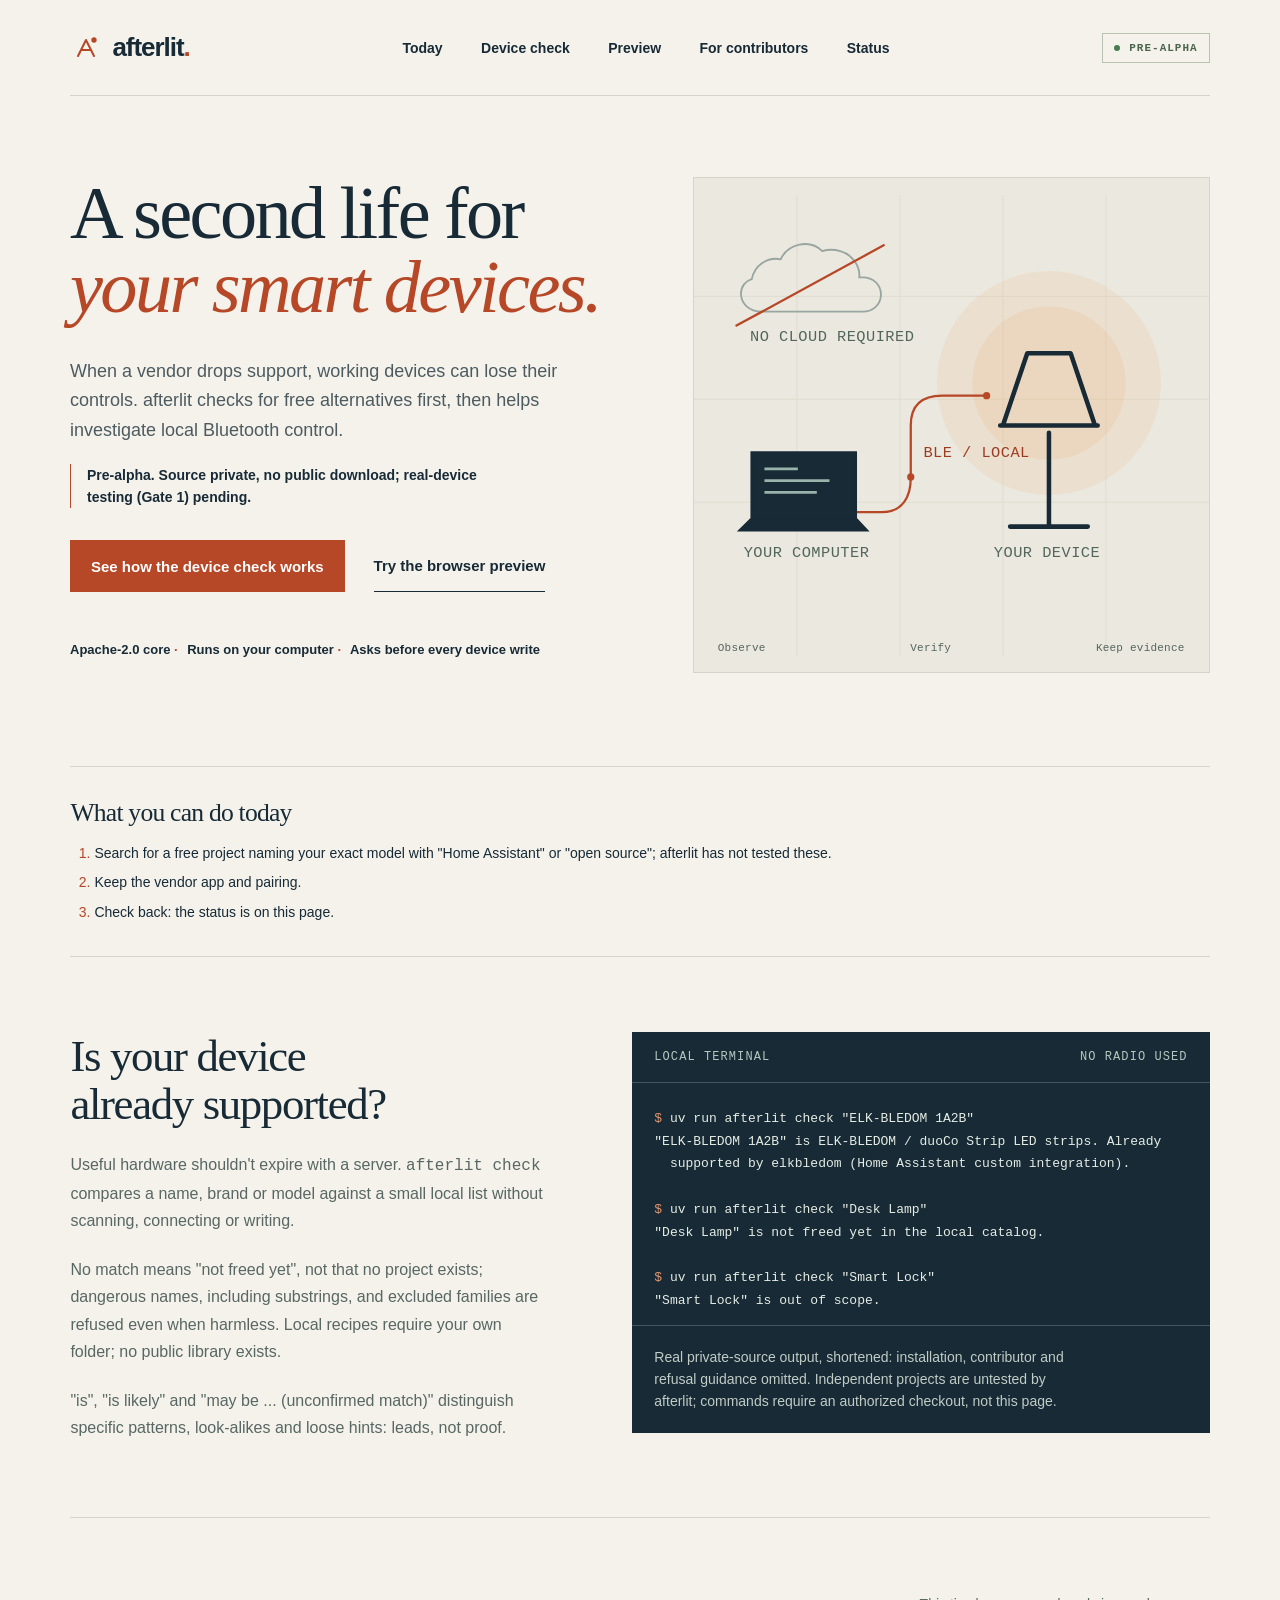
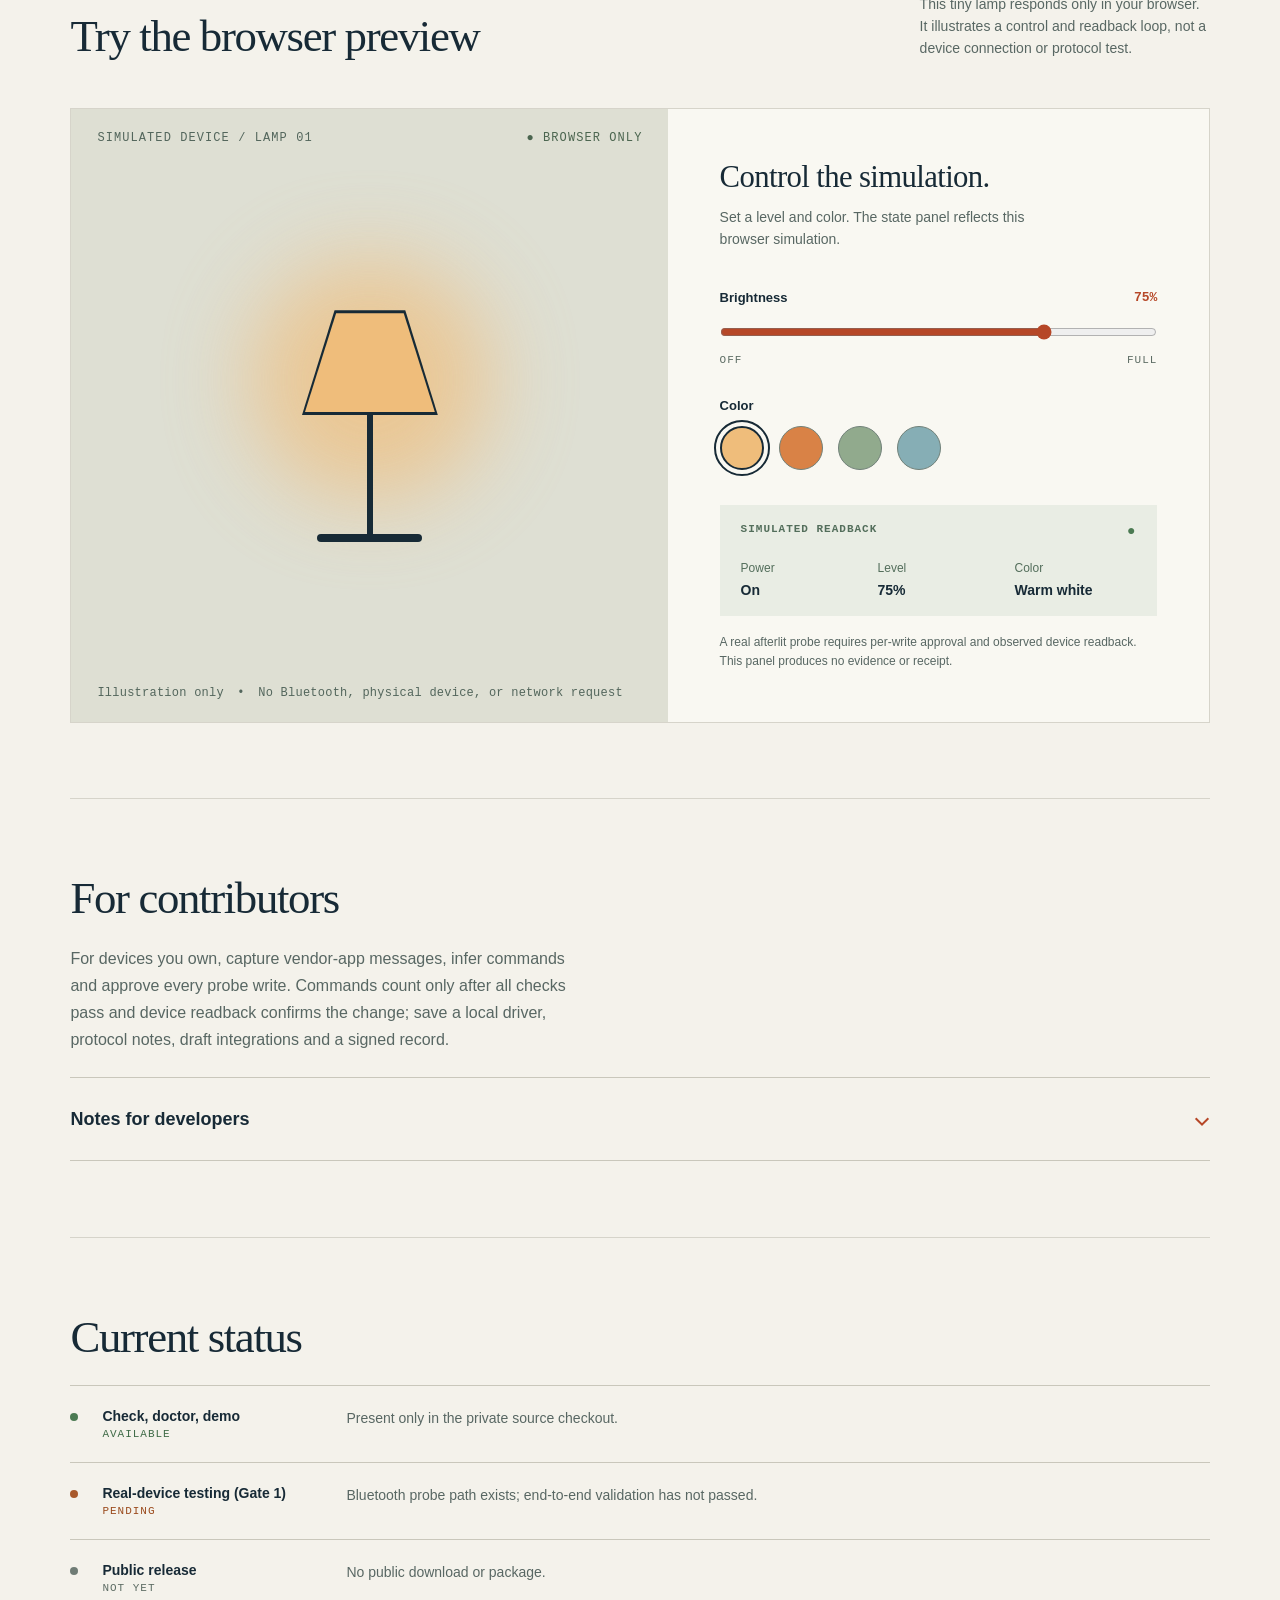
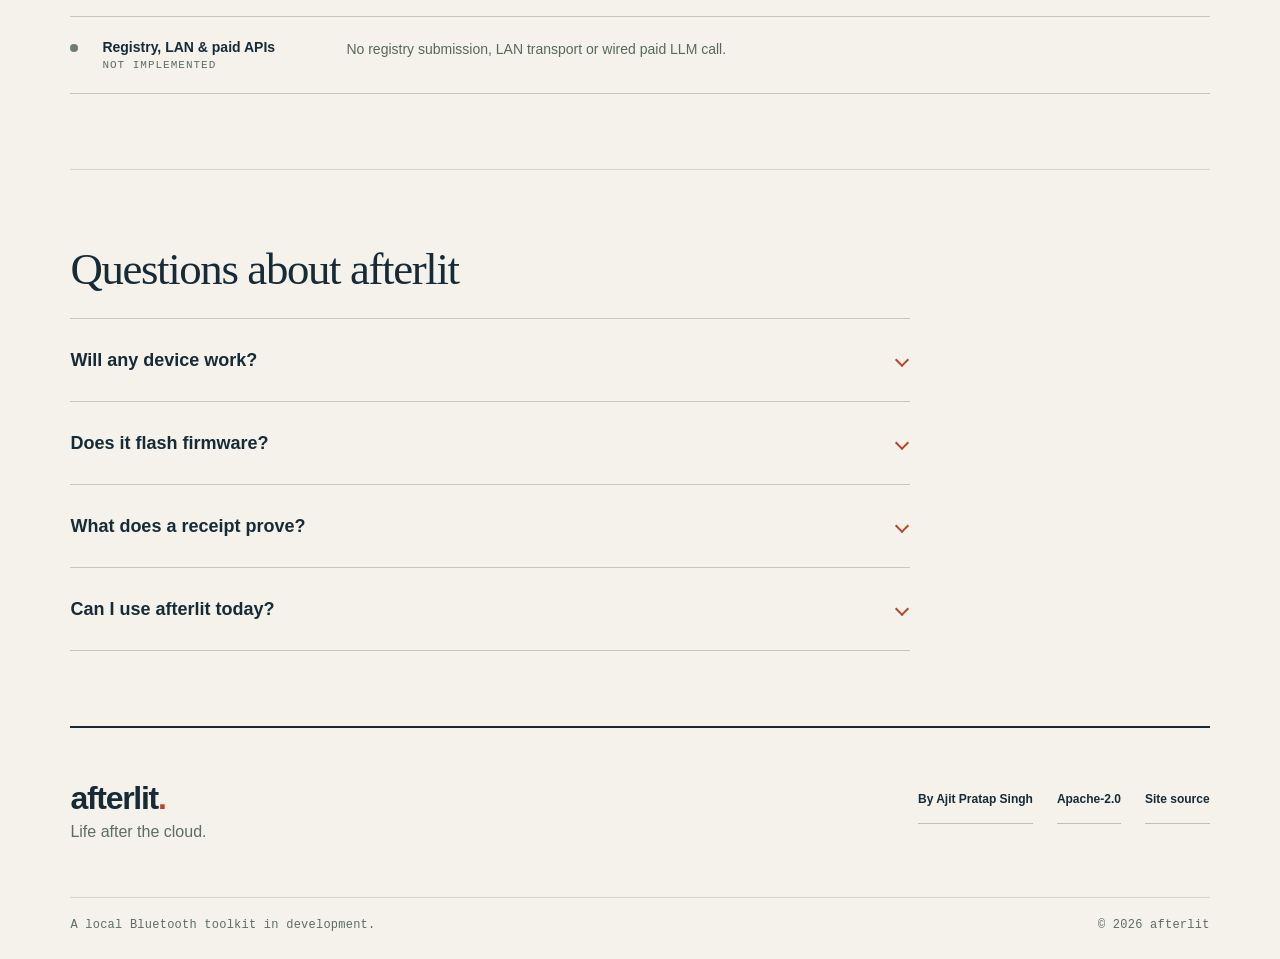
==== commit 92b8324f: "feat(site): tighten the restored rust design Cut main copy from about 1,870 to about 720 words, prom" ====
--- a/website/index.html
+++ b/website/index.html
@@ -23,8 +23,8 @@
 <meta name="twitter:description" content="Pre-alpha, source private. Check whether a free project already supports your Bluetooth device, and investigate the rest locally. Integrations are drafts.">
 <meta name="twitter:image:alt" content="afterlit: A second life for your smart devices. A lamp connects to a local computer. Pre-alpha, with hardware validation pending.">
 <link rel="icon" href="./assets/favicon.svg" type="image/svg+xml">
-<link rel="stylesheet" href="./styles.css?v=20261028-2">
-<script src="./site.js?v=20261028-2" defer></script>
+<link rel="stylesheet" href="./styles.css?v=20261029-10">
+<script src="./site.js?v=20261029-10" defer></script>
 <title>afterlit: life after the cloud</title>
 </head>
 <body>
@@ -32,49 +32,57 @@
 <div class="page-shell">
 <header class="site-header">
 <a class="brand" href="#top" aria-label="afterlit, back to top"><svg viewBox="0 0 48 48" aria-hidden="true"><path d="M12 36 24 12l12 24M18 27h12" fill="none" stroke="currentColor" stroke-linecap="round" stroke-linejoin="round" stroke-width="3"/><circle cx="36" cy="12" r="4" fill="currentColor"/></svg><span>afterlit<span class="accent">.</span></span></a>
-<nav aria-label="Primary"><a href="#check">Device check</a><a href="#demo">Preview</a><a href="#workflow">For contributors</a><a href="#status">Status</a></nav>
+<nav aria-label="Primary"><a href="#today">Today</a><a href="#check">Device check</a><a href="#demo">Preview</a><a href="#workflow">For contributors</a><a href="#status">Status</a></nav>
 <span class="badge"><span aria-hidden="true"></span> Pre-alpha</span>
 </header>
 <main id="main">
 <section class="hero" id="top" aria-labelledby="hero-title">
-<div class="hero-copy"><h1 id="hero-title">A second life for<br> <em>your smart devices.</em></h1><p class="lede">When a vendor drops support, working devices can lose their controls. afterlit first checks whether a free project already supports yours. If none does, it helps you investigate local Bluetooth control.</p><div class="hero-actions"><a class="button primary" href="#check">See how the device check works</a><a class="button text-button" href="#demo">Try the browser preview</a></div><p class="hero-note"><span>Apache-2.0 core</span><span aria-hidden="true">&nbsp;·</span> <span>Runs on your computer</span><span aria-hidden="true">&nbsp;·</span> <span>Asks before every device write</span></p><p class="hardware-note">Pre-alpha. The source is private for now, there is no public download yet, and testing on real devices is still pending.</p></div>
+<div class="hero-copy"><h1 id="hero-title">A second life for<br> <em>your smart devices.</em></h1><p class="lede">When a vendor drops support, working devices can lose their controls. afterlit checks for free alternatives first, then helps investigate local Bluetooth control.</p><p class="hardware-note">Pre-alpha. Source private, no public download; real-device testing (Gate 1) pending.</p><div class="hero-actions"><a class="button primary" href="#check">See how the device check works</a><a class="button text-button" href="#demo">Try the browser preview</a></div><p class="hero-note"><span>Apache-2.0 core</span><span aria-hidden="true">&nbsp;·</span> <span>Runs on your computer</span><span aria-hidden="true">&nbsp;·</span> <span>Asks before every device write</span></p></div>
 <div class="hero-art" role="img" aria-label="A lamp linked directly to a local computer, with the cloud crossed out"><svg viewBox="0 0 570 510" aria-hidden="true"><path class="grid" d="M0 112H570M0 226H570M0 340H570M114 0V510M228 0V510M342 0V510M456 0V510"/><circle class="halo outer" cx="393" cy="208" r="124"/><circle class="halo inner" cx="393" cy="208" r="85"/><path class="wire" d="M130 351h78c23 0 32-17 32-38v-58c0-22 12-33 35-33h49"/><circle class="node" cx="240" cy="312" r="4"/><circle class="node" cx="324" cy="222" r="4"/><path class="screen" d="M64 285h115v73H64z M51 371h140l-12-13H64z"/><path class="screen-detail" d="M78 303h37m-37 13h72m-72 13h58"/><path class="lamp" d="M393 263v104m-43 0h86 M342 255h102l-27-80h-48z M339 255h108"/><path class="cloud" d="M64 93c3-15 17-25 32-22 8-17 32-23 46-9 6-2 13-2 20 0 14 4 22 17 21 29h4c11 0 20 8 20 19s-9 19-20 19H75c-14 0-23-9-23-20 0-8 5-14 12-16Z"/><path class="strike" d="M46 145 211 55"/><text class="label-cloud" x="62" y="162">NO CLOUD REQUIRED</text><text class="label-base" x="55" y="401">YOUR COMPUTER</text><text class="label-base" x="332" y="401">YOUR DEVICE</text><text class="signal" x="254" y="290">BLE / LOCAL</text></svg><div class="art-bottom"><span>Observe</span><span>Verify</span><span>Keep evidence</span></div></div>
 </section>
-<section class="problem section-rule" aria-labelledby="problem-title"><div><h2 id="problem-title">Useful hardware shouldn't expire with a server.</h2><p>For devices afterlit check does not find, afterlit uses local Bluetooth captures to infer commands, asks for approval before each probe write and checks the state the device reports back.</p></div></section>
-<section class="check-section section-rule" id="check" aria-labelledby="check-title"><div><h2 id="check-title">Is your device already supported?</h2><p>Many Bluetooth gadgets already have free, local software from other projects. afterlit check looks for that first, so you only investigate devices that are not already on its list.</p><p>This page has no lookup box: afterlit check runs in the afterlit command-line tool, which is not publicly available yet.</p><p>You give it the name your device shows in Bluetooth settings, or its brand or model. The lookup runs on your computer against a small built-in list. It does not scan, connect to or write to any device.</p><ul class="artifact-list outcome-list" aria-label="The four possible answers"><li><strong>Already supported</strong><small>A free project lists support for this device family. afterlit names the project and where to get it, so you can use that instead. afterlit has not tested these projects.</small></li><li><strong>Not freed yet</strong><small>Nothing on afterlit's small built-in list matches. A free project may still exist; this is where afterlit's contributor tools come in.</small></li><li><strong>Out of scope</strong><small>afterlit will not touch it. This happens when the name contains words such as lock, heat, reset, erase, factory, OTA or DFU (firmware update modes), even inside a longer word, and for some excluded device families. It is cautious on purpose, so some harmless names are refused too.</small></li><li><strong>Local recipe</strong><small>Only when you point afterlit to a folder of recipes you supplied yourself. There is no public recipe library.</small></li></ul><p>afterlit says how sure it is:</p><dl class="confidence"><div><dt>"is"</dt><dd>a specific name pattern matched</dd></div><div><dt>"is likely"</dt><dd>look-alike devices share that pattern</dd></div><div><dt>"may be ... (unconfirmed match)"</dt><dd>only a brand or a loose hint matched</dd></div></dl><p>Any match is a lead, not proof that your device will work.</p></div><div class="terminal"><div class="terminal-head"><span>LOCAL TERMINAL</span><span>NO RADIO USED</span></div><pre tabindex="0" role="region" aria-label="Example device checks"><code><span class="ln"><span aria-hidden="true">$</span> uv run afterlit check "ELK-BLEDOM 1A2B"</span>
+<section class="today section-rule" id="today" aria-labelledby="today-title">
+<h2 id="today-title">What you can do today</h2>
+<ol><li>Search for a free project naming your exact model with "Home Assistant" or "open source"; afterlit has not tested these.</li><li>Keep the vendor app and pairing.</li><li>Check back: the status is on this page.</li></ol>
+</section>
+<section class="check-section section-rule" id="check" aria-labelledby="check-title">
+<div><h2 id="check-title">Is your device already supported?</h2>
+<p>Useful hardware shouldn't expire with a server. <code>afterlit check</code> compares a name, brand or model against a small local list without scanning, connecting or writing.</p>
+<p>No match means "not freed yet", not that no project exists; dangerous names, including substrings, and excluded families are refused even when harmless. Local recipes require your own folder; no public library exists.</p>
+<p>"is", "is likely" and "may be ... (unconfirmed match)" distinguish specific patterns, look-alikes and loose hints: leads, not proof.</p></div>
+<div class="terminal"><div class="terminal-head"><span>LOCAL TERMINAL</span><span>NO RADIO USED</span></div><pre tabindex="0" role="region" aria-label="Example device checks"><code><span class="ln"><span aria-hidden="true">$</span> uv run afterlit check "ELK-BLEDOM 1A2B"</span>
 <span class="ln">"ELK-BLEDOM 1A2B" is ELK-BLEDOM / duoCo Strip LED strips. Already supported by elkbledom (Home Assistant custom integration).</span>
-<span class="ln">Install: HACS repository: https://github.com/dave-code-ruiz/elkbledom</span>
 
 <span class="ln"><span aria-hidden="true">$</span> uv run afterlit check "Desk Lamp"</span>
 <span class="ln">"Desk Lamp" is not freed yet in the local catalog.</span>
-<span class="ln">Contributors: afterlit scan, then afterlit capture android, then afterlit hunt.</span>
 
 <span class="ln"><span aria-hidden="true">$</span> uv run afterlit check "Smart Lock"</span>
-<span class="ln">"Smart Lock" is out of scope.</span>
-<span class="ln">afterlit will not touch it. The name contains a dangerous class (OTA/DFU, erase, reset, factory, lock or heat).</span></code></pre><p>Real output from the current private source, shortened: source links and a pointer to the private hardware guide are left out. The projects named are independent free projects; afterlit does not run or test them. These commands run only from an authorized checkout.</p></div></section>
-<section class="doctor-section section-rule" id="doctor" aria-labelledby="doctor-title"><div><h2 id="doctor-title">Is your computer ready for Bluetooth?</h2><p>Before you use a real device, afterlit doctor checks Python, the Bluetooth library and your operating system. Each check has a short code and reports OK, Check, Problem, Skipped or Not applicable, with a one-line fix where there is something to fix.</p><p>By default doctor does not use Bluetooth, writes no files and reads no credentials. Add --radio for a three second scan for nearby devices. The scan does not connect, pair, or read or write device data, but like any Bluetooth scan it may send standard scan requests. Your computer may ask for Bluetooth permission.</p><p>doctor expects Windows 11 (build 22000 or later), macOS 10.15 or later, or Linux with BlueZ 5.55 or later, and reports Windows 10 as a problem. These minimums come from the Bluetooth library afterlit uses; they are not the result of device testing.</p></div><div class="terminal"><div class="terminal-head"><span>SAMPLE OUTPUT / ONE MAC</span><span>NO RADIO USED</span></div><pre tabindex="0" role="region" aria-label="Example readiness check output"><code><span class="ln"><span aria-hidden="true">$</span> uv run afterlit doctor</span>
-<span class="ln">OK AFL-D001 Python version: 3.14.0</span>
-<span class="ln">OK AFL-D002 afterlit version: 0.1.0.dev0</span>
-<span class="ln">OK AFL-D003 bleak installed: BLE extra is installed.</span>
-<span class="ln">OK AFL-D004 bleak version: 3.0.2; afterlit requires bleak 3.x.</span>
-<span class="ln">OK AFL-D005 OS support: macOS 27.0.1; requires 10.15 or later.</span>
-<span class="ln">Not applicable AFL-D006 BlueZ client tool version: Linux only.</span>
-<span class="ln">Skipped AFL-D007 macOS Bluetooth permission: Permission cannot be checked without prompting.</span>
-<span class="ln ln-fix">  Fix: Allow Bluetooth for the terminal app in System Settings &gt; Privacy &amp; Security &gt; Bluetooth.</span>
-<span class="ln">Not applicable AFL-D008 Linux user permissions: Linux only.</span>
-<span class="ln">Skipped AFL-D009 Bluetooth adapter: Adapter not tested.</span>
-<span class="ln ln-fix">  Fix: Run with --radio to test the adapter.</span>
-<span class="ln">No failures; review warnings and skipped checks before using Bluetooth.</span></code></pre><p>Example from one Mac; versions differ on other computers. Skipped means doctor could not check that item without asking you first. A Check, Problem or Skipped line means your computer is not yet confirmed ready, and a clean report does not mean any particular device will work.</p></div></section>
-<section class="quickstart section-rule" id="quickstart" aria-labelledby="quickstart-title"><div><h2 id="quickstart-title">The practice run: afterlit demo</h2><p>afterlit demo runs the whole process on a simulated lamp. It needs no Bluetooth radio, device, account or cloud service, and saves its files in a new folder each time. You need an authorized copy of the private source to run it.</p></div><div class="terminal"><div class="terminal-head"><span>LOCAL TERMINAL</span><span>NO RADIO REQUIRED</span></div><pre tabindex="0" role="region" aria-label="Practice run commands and output"><code><span class="ln"><span aria-hidden="true">$</span> uv sync</span>
-<span class="ln"><span aria-hidden="true">$</span> uv run afterlit demo</span>
-<span class="ln">Practice run on a simulated lamp. No real device was touched and nothing left this computer.</span>
-<span class="ln">3 of 3 controls confirmed by reading the device's state back.</span>
-<span class="ln">Home Assistant / MCP / ESPHome outputs are developer drafts, not installable yet.</span>
-<span class="ln">The key is temporary; the signature checks the receipt and activity log for changes, not who made them.</span></code></pre><p>Expected today: exit code <code>0</code>. Output shortened. The signature shows whether the files changed after the run; it does not prove who ran it or that a real device was used.</p><details class="dev-notes"><summary>Notes for developers</summary><p>The run also lists the controls it learned, prints where its files are saved and shows the temporary key's fingerprint. Developers can still run the detailed <code>afterlit hunt</code> command. Its simulated strip carries a fixed <code>0xFF</code> filler byte in the power frame, covered by a pre-declared allowance that the signed receipt records; a real device needs that allowance confirmed by hand.</p></details></div></section>
+<span class="ln">"Smart Lock" is out of scope.</span></code></pre><p>Real private-source output, shortened: installation, contributor and refusal guidance omitted. Independent projects are untested by afterlit; commands require an authorized checkout, not this page.</p></div>
+</section>
 <section class="demo-section section-rule" id="demo" aria-labelledby="demo-title"><div class="section-heading demo-heading"><h2 id="demo-title">Try the browser preview</h2><p>This tiny lamp responds only in your browser. It illustrates a control and readback loop, not a device connection or protocol test.</p></div><div class="workbench"><div class="bench-visual"><div class="bench-top"><span>SIMULATED DEVICE / LAMP 01</span><span><span aria-hidden="true">●</span> BROWSER ONLY</span></div><div class="bench-stage"><div class="demo-lamp level-75 tone-warm" id="demo-lamp" aria-hidden="true"><div class="demo-glow"></div><div class="demo-shade"></div><div class="demo-stem"></div><div class="demo-base"></div></div></div><p class="bench-foot">Illustration only <span aria-hidden="true">•</span> No Bluetooth, physical device, or network request</p></div><div class="bench-controls"><h3>Control the simulation.</h3><p>Set a level and color. The state panel reflects this browser simulation.</p><fieldset id="demo-controls" disabled><legend class="sr-only">Simulated lamp controls</legend><div class="control-heading"><label for="brightness">Brightness</label><output id="brightness-value" for="brightness">75%</output></div><input id="brightness" type="range" min="0" max="100" step="25" value="75" aria-valuetext="75%"><div class="range-ends"><span>OFF</span><span>FULL</span></div><div class="color-control"><p id="color-label">Color</p><div class="swatches" role="group" aria-labelledby="color-label"><button type="button" class="swatch swatch-warm" data-tone="warm" aria-label="Warm white" aria-pressed="true" title="Warm white"></button><button type="button" class="swatch swatch-amber" data-tone="amber" aria-label="Amber" aria-pressed="false" title="Amber"></button><button type="button" class="swatch swatch-sage" data-tone="sage" aria-label="Sage" aria-pressed="false" title="Sage"></button><button type="button" class="swatch swatch-blue" data-tone="blue" aria-label="Blue" aria-pressed="false" title="Blue"></button></div></div></fieldset><p class="no-js-note">Enable JavaScript to use the browser-only controls.</p><div class="readback" role="status" aria-live="polite" aria-atomic="true"><div class="readback-title"><span>SIMULATED READBACK</span><span aria-hidden="true">●</span></div><dl><div><dt>Power</dt><dd id="state-power">On</dd></div><div><dt>Level</dt><dd id="state-level">75%</dd></div><div><dt>Color</dt><dd id="state-color">Warm white</dd></div></dl></div><p class="evidence-note">A real afterlit probe requires per-write approval and observed device readback. This panel produces no evidence or receipt.</p></div></div></section>
-<section class="workflow section-rule" id="workflow" aria-labelledby="workflow-title"><div class="section-heading"><h2 id="workflow-title">For contributors: how afterlit frees a new device</h2><p class="workflow-intro">When afterlit check says "not freed yet", a contributor who owns the device can investigate it. <code>afterlit scan</code> finds the device and checks the list again, <code>afterlit capture</code> records it (step 1) and <code>afterlit hunt</code> does steps 2 to 4. This path is pre-alpha and has not yet passed real-device testing.</p></div><div class="steps"><article><h3><span class="number">01</span> Capture: observe first.</h3><p>With <code>afterlit capture</code>, record the Bluetooth messages between the vendor app and a device you own, or use the built-in simulated capture.</p></article><article><h3><span class="number">02</span> Infer: find the pattern.</h3><p><code>afterlit hunt</code> turns the recording into a list of likely commands that you can review.</p></article><article><h3><span class="number">03</span> Approve and verify: check the result.</h3><p>On a real device, afterlit asks before every write. A command counts only when all its checks pass and the device reports the change back.</p></article><article><h3><span class="number">04</span> Save: keep the evidence.</h3><p>afterlit saves a local driver, draft integrations, plain notes about the protocol and a signed record of what was tested.</p></article></div><div class="run-outputs"><div><h3 id="outputs-title">What a run produces</h3><p>The prototype emits starting points for local control and a record of what was actually tested. Generated integrations are drafts that need configuration and review.</p></div><ul class="artifact-list" aria-labelledby="outputs-title"><li><strong>Python driver</strong><small>Local command encoding and state readback</small></li><li><strong>Home Assistant, MCP &amp; ESPHome</strong><small>Integration skeletons and drafts</small></li><li><strong>PROTOCOL.md</strong><small>Human-readable protocol notes</small></li><li><strong>Signed receipt</strong><small>Integrity record for the run and action log</small></li></ul></div><p class="method-note"><strong>The probe starts read-only. Each write requires a new approval.</strong> The probe checks every fixed byte of each command, refuses dangerous command names and known OTA/DFU targets, and never logs the Bluetooth characteristics that identify a device. Notification subscriptions need approval too.</p></section>
-<section class="status-section section-rule" id="status" aria-labelledby="status-title"><div class="section-heading"><h2 id="status-title">Current status</h2></div><div class="status-table"><div class="status-row"><span class="status-dot ready" aria-hidden="true"></span><strong>Device check</strong><span>afterlit check looks up a device name, brand or model in a small built-in list of device families that free projects already support. It does not scan, connect to or write to a device.</span><span class="state-tag">Available</span></div><div class="status-row"><span class="status-dot ready" aria-hidden="true"></span><strong>Bluetooth readiness check</strong><span>afterlit doctor checks Python, the Bluetooth library and your operating system before any device is touched. An optional three second scan tests the adapter without connecting or pairing.</span><span class="state-tag">Available</span></div><div class="status-row"><span class="status-dot ready" aria-hidden="true"></span><strong>Practice run</strong><span>afterlit demo runs the offline prototype on a simulated lamp and prints a plain summary. The detailed hunt command remains for developers.</span><span class="state-tag">Available</span></div><div class="status-row"><span class="status-dot pending" aria-hidden="true"></span><strong>Real-device testing (Gate 1)</strong><span>BLE probe path exists; end-to-end device validation has not passed.</span><span class="state-tag">Pending</span></div><div class="status-row"><span class="status-dot future" aria-hidden="true"></span><strong>Public release</strong><span>No public download or package yet. The source is private while afterlit is pre-alpha.</span><span class="state-tag">Not yet</span></div><div class="status-row"><span class="status-dot future" aria-hidden="true"></span><strong>Registry, LAN &amp; paid APIs</strong><span>No public recipe library or registry submission. No LAN transport. No paid LLM call is wired.</span><span class="state-tag">Not implemented</span></div></div><p class="method-note">"Available" means present in the private source checkout. There is no public download yet.</p></section>
-<section class="faq section-rule" aria-labelledby="faq-title"><div><h2 id="faq-title">Questions about afterlit</h2></div><div class="faq-list"><details><summary>Will this work with any device?</summary><p>No. afterlit check is the first step: it shows whether a free project already lists support for your device's family. A name match is a lead, not proof of support. For other devices, the real Bluetooth path still needs Gate 1 testing.</p></details><details><summary>Do afterlit check or afterlit doctor touch my device?</summary><p>Neither connects to, pairs with or writes to a device. afterlit check never uses Bluetooth; it compares the name you give it with a small built-in list. afterlit doctor uses Bluetooth only if you add --radio, and then it only scans for nearby devices for three seconds. Like any Bluetooth scan, that may send standard scan requests, and your computer may ask for Bluetooth permission.</p></details><details><summary>Does it flash firmware?</summary><p>No. The current project does not flash firmware or bypass authentication, pairing, DRM, or licenses.</p></details><details><summary>What does a receipt prove?</summary><p>Its signature and hash chain can show that recorded data has not changed since signing. By default each run uses a one-off key; contributors can sign with their own key and verifiers can pin its fingerprint. A receipt does not establish that hardware was present or that an action was safe. Automated registry acceptance is not implemented.</p></details><details><summary>Can I use it today?</summary><p>Not as a public download yet. afterlit is pre-alpha and its source is private. People with authorized access to the source can look up a device with afterlit check, check their computer's Bluetooth setup with afterlit doctor, and run the offline practice run with afterlit demo. Freeing a real device has not yet passed hardware testing (Gate 1); real-device writes each need your approval, and generated integrations are drafts.</p></details></div></section>
+<section class="workflow section-rule" id="workflow" aria-labelledby="workflow-title">
+<div class="section-heading"><h2 id="workflow-title">For contributors</h2><p class="workflow-intro">For devices you own, capture vendor-app messages, infer commands and approve every probe write. Commands count only after all checks pass and device readback confirms the change; save a local driver, protocol notes, draft integrations and a signed record.</p></div>
+<details class="dev-notes"><summary>Notes for developers</summary>
+<p>Probes start read-only, check every fixed byte and refuse dangerous command names and known firmware-update targets; notification subscriptions also need approval. Identifying Bluetooth characteristics are never logged.</p>
+<div id="doctor"><h3>Bluetooth readiness</h3><p><code>afterlit doctor</code> checks Python, Bluetooth software and OS without using Bluetooth, writing files or reading credentials by default; optional <code>--radio</code> scans for three seconds without connecting, pairing or reading/writing device data, but may send scan requests and prompt for permission. Check, Problem or Skipped means readiness is unconfirmed; a clean report does not prove device support.</p></div>
+<div id="quickstart"><h3>Practice run</h3><p><code>afterlit demo</code> simulates a lamp without radio, device, account or cloud, saving a new folder each time. It exists in private source; integrations need configuration and review and are not installable.</p></div>
+<p>OS minimums come from the Bluetooth library, not device testing. The simulated strip's pre-declared <code>0xFF</code> fixed-byte allowance is recorded in the signed receipt; a real device needs that allowance confirmed by hand.</p>
+</details></section>
+<section class="status-section section-rule" id="status" aria-labelledby="status-title">
+<div class="section-heading"><h2 id="status-title">Current status</h2></div>
+<div class="status-table">
+<div class="status-row"><span class="status-dot ready" aria-hidden="true"></span><strong>Check, doctor, demo</strong><span>Present only in the private source checkout.</span><span class="state-tag">Available</span></div>
+<div class="status-row"><span class="status-dot pending" aria-hidden="true"></span><strong>Real-device testing (Gate 1)</strong><span>Bluetooth probe path exists; end-to-end validation has not passed.</span><span class="state-tag">Pending</span></div>
+<div class="status-row"><span class="status-dot future" aria-hidden="true"></span><strong>Public release</strong><span>No public download or package.</span><span class="state-tag">Not yet</span></div>
+<div class="status-row"><span class="status-dot future" aria-hidden="true"></span><strong>Registry, LAN &amp; paid APIs</strong><span>No registry submission, LAN transport or wired paid LLM call.</span><span class="state-tag">Not implemented</span></div>
+</div></section>
+<section class="faq section-rule" aria-labelledby="faq-title">
+<h2 id="faq-title">Questions about afterlit</h2>
+<div class="faq-list">
+<details><summary>Will any device work?</summary><p>No; name matches are leads, and real-device testing is pending.</p></details>
+<details><summary>Does it flash firmware?</summary><p>No firmware flashing or bypassing authentication, pairing, DRM or licenses.</p></details>
+<details><summary>What does a receipt prove?</summary><p>Signatures and hash chains detect changes since signing, not who ran it, hardware presence or safety; default keys are one-off, while contributors can use their own keys and verifiers pin fingerprints. Automated registry acceptance is not implemented.</p></details>
+<details><summary>Can I use afterlit today?</summary><p>Only with authorized access to the private source; there is no public download.</p></details>
+</div></section>
 </main>
 <footer class="site-footer"><div class="footer-brand"><strong>afterlit<span>.</span></strong><p>Life after the cloud.</p></div><div class="footer-links"><a href="https://github.com/ajitpratap0" rel="noopener noreferrer">By Ajit Pratap Singh</a><a href="https://www.apache.org/licenses/LICENSE-2.0" rel="noopener noreferrer">Apache-2.0</a><a href="https://github.com/ajitpratap0/afterlit-site" rel="noopener noreferrer">Site source</a></div><p class="footer-bottom">A local Bluetooth toolkit in development. <span>© 2026 afterlit</span></p></footer>
 </div>
--- a/website/styles.css
+++ b/website/styles.css
@@ -56,7 +56,7 @@
   --s-8:64px;
   --s-9:96px;
   --s-10:128px;
-  --section-pad:clamp(64px, 6vw + 40px, 128px);
+  --section-pad:clamp(44px, 4vw + 24px, 84px);
   --measure:31em;
   --gutter:clamp(24px,5.5vw,96px);
   --tap:44px;
@@ -297,9 +297,12 @@
 .hardware-note {
   max-width:var(--measure);
   margin:0;
+  padding-left:var(--s-4);
+  border-left:1px solid var(--rust);
   font-size:14px;
   line-height:1.6;
-  color:var(--text-muted)
+  font-weight:700;
+  color:var(--ink)
 }
 .hero-art {
   background:var(--paper-sunk);
@@ -416,16 +419,44 @@
   max-width:800px
 }
 
-.quickstart,.faq,.check-section,.doctor-section {
+.check-section {
   display:grid;
   grid-template-columns:.9fr 1.1fr;
   gap:7vw
 }
-.quickstart h2,.faq h2,.check-section h2,.doctor-section h2 {
+.check-section h2 {
   max-width:520px
 }
 .check-section>.terminal,.doctor-section>.terminal {
   align-self:start
+}
+
+/* Owner help is a compact ruled list, not another panel split. */
+.today {
+  padding-block:var(--s-6)
+}
+.today h2 {
+  font-size:clamp(25px,2vw,32px)
+}
+.today ol {
+  display:grid;
+  gap:var(--s-2);
+  margin:var(--s-4) 0 0;
+  padding-left:var(--s-5);
+  font-size:14px;
+  line-height:1.55
+}
+.today li::marker {
+  color:var(--rust)
+}
+.status-section .section-heading,.workflow .section-heading {
+  margin-bottom:var(--s-5)
+}
+.faq h2 {
+  margin-bottom:var(--s-5)
+}
+.faq-list {
+  max-width:840px
 }
 
 /* Ruled lists */
@@ -988,14 +1019,14 @@
 }
 
 /* FAQ */
-.faq-list {
+.faq-list,.workflow>.dev-notes {
   border-top:1px solid var(--rule)
 }
-.faq details {
+.faq details,.workflow>.dev-notes {
   border-bottom:1px solid var(--rule);
   padding:19px 0
 }
-.faq summary {
+.faq summary,.workflow>.dev-notes summary {
   list-style:none;
   cursor:pointer;
   font-size:18px;
@@ -1008,10 +1039,10 @@
   gap:20px;
   text-wrap:balance
 }
-.faq summary::-webkit-details-marker {
+.faq summary::-webkit-details-marker,.workflow>.dev-notes summary::-webkit-details-marker {
   display:none
 }
-.faq summary:after {
+.faq summary:after,.workflow>.dev-notes summary:after {
   content:"";
   width:8px;
   height:8px;
@@ -1022,15 +1053,18 @@
   margin-right:3px;
   transition:transform .18s cubic-bezier(.16,1,.3,1)
 }
-.faq details[open] summary:after {
+.faq details[open] summary:after,.workflow>.dev-notes[open] summary:after {
   transform:rotate(225deg)
 }
-.faq details p {
+.faq details p,.workflow .dev-notes p {
   max-width:var(--measure);
   color:var(--text-muted);
   line-height:1.65;
   font-size:16px;
   margin:16px 0 0
+}
+.workflow .dev-notes h3 {
+  margin:var(--s-5) 0 0
 }
 
 /* Footer */
@@ -1123,8 +1157,7 @@
     margin-top:0
   }
   .status-table {
-    font-size:14px;
-    max-width:calc(12px + 16em + 31em + 40px)
+    font-size:14px
   }
   .status-row {
     grid-template-columns:12px minmax(180px,16em) minmax(0,1fr);
@@ -1189,7 +1222,7 @@
   .bench-stage {
     min-height:320px
   }
-  .quickstart,.faq,.check-section,.doctor-section {
+  .check-section {
     grid-template-columns:1fr;
     gap:42px
   }
@@ -1329,10 +1362,13 @@
     display:block
   }
 }
-@media(max-width:374px) {
+@media(max-width:620px) {
   .site-header nav {
     display:grid;
     grid-template-columns:1fr 1fr
+  }
+  .site-header nav a:first-child {
+    grid-column:1/-1
   }
 }
 
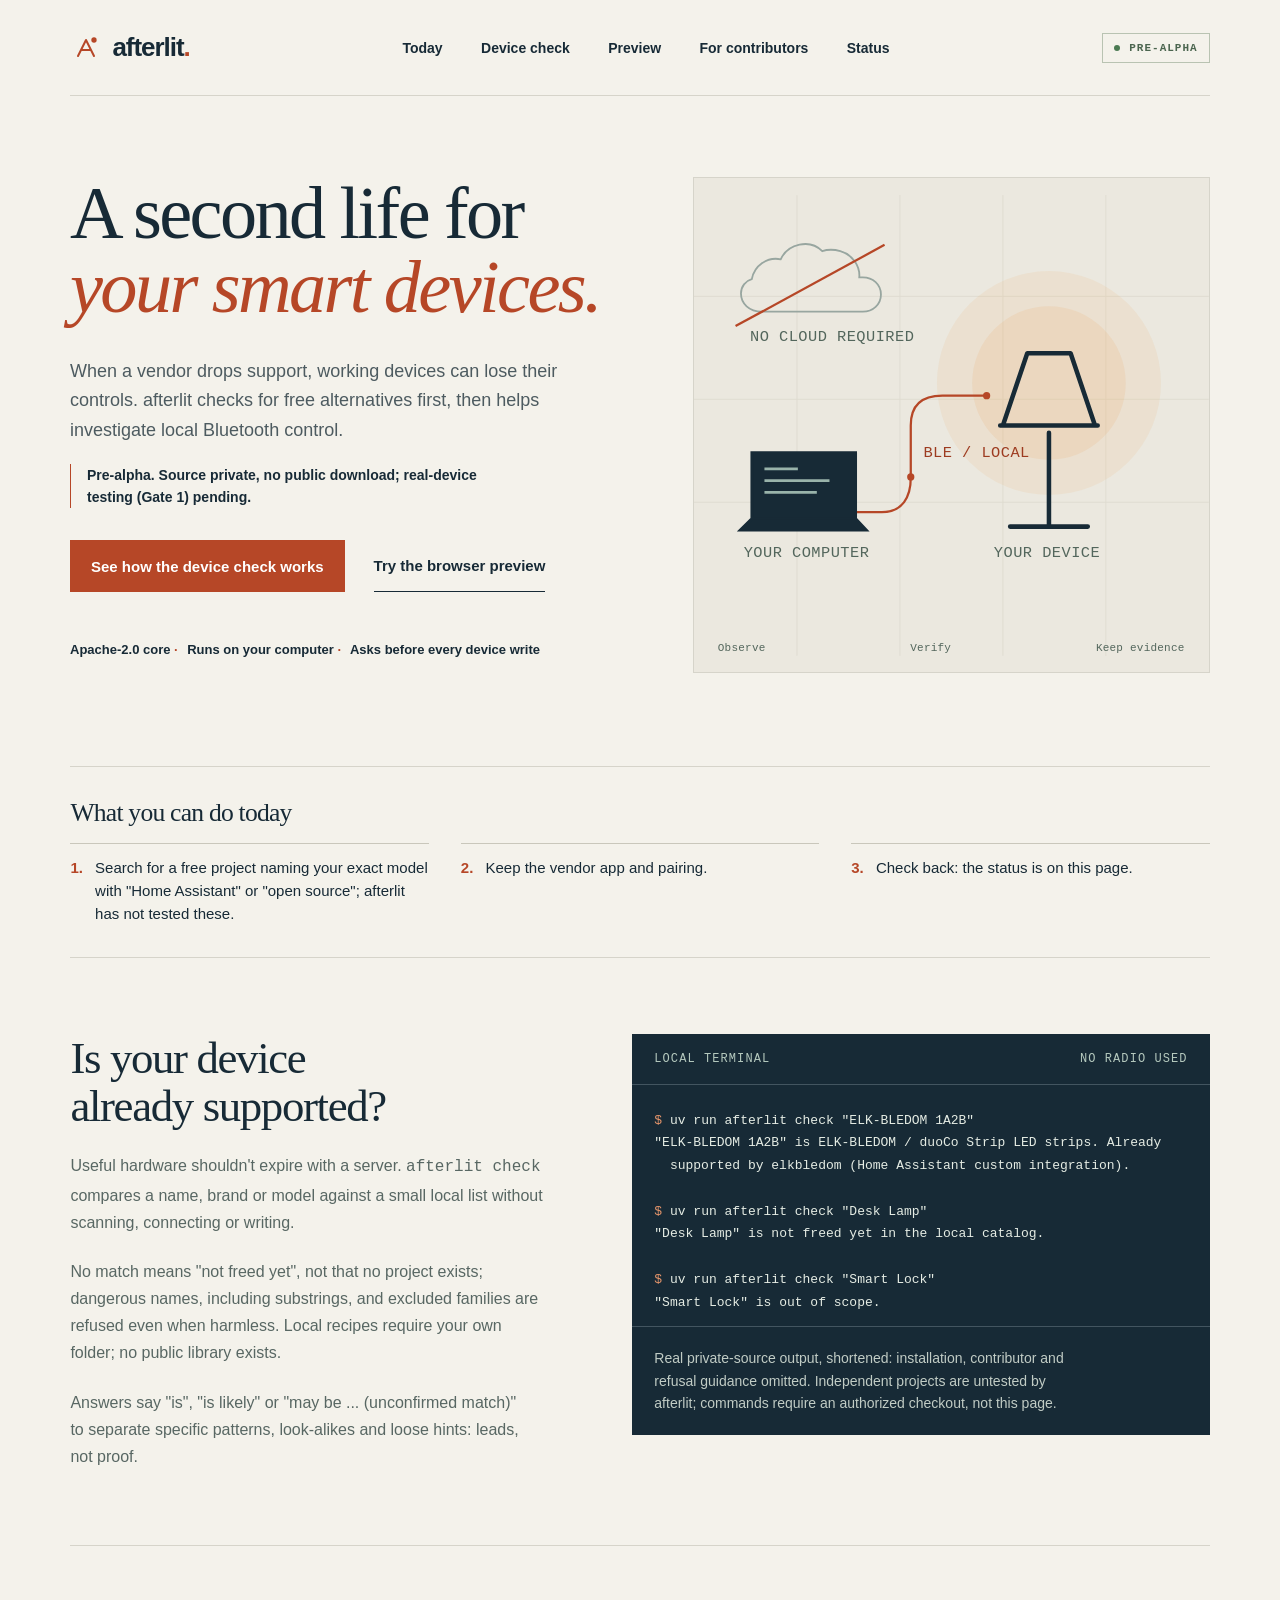
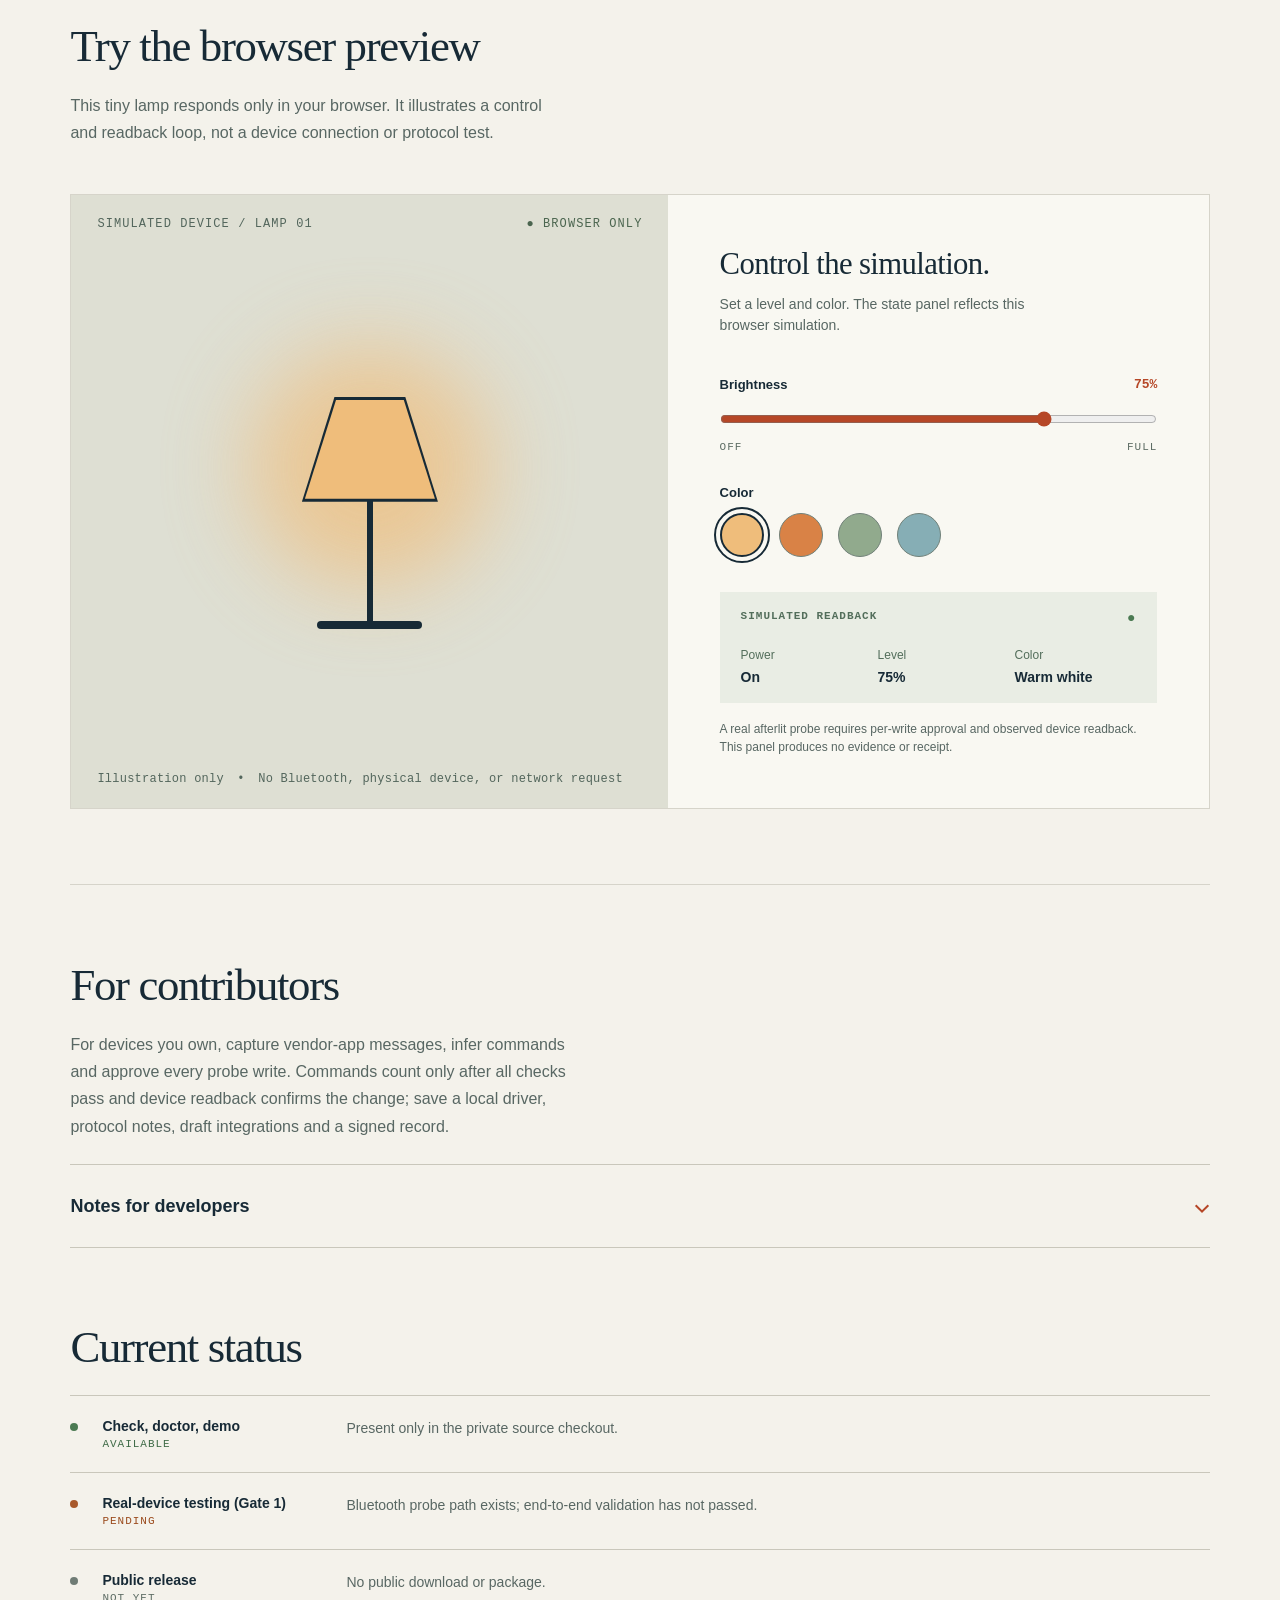
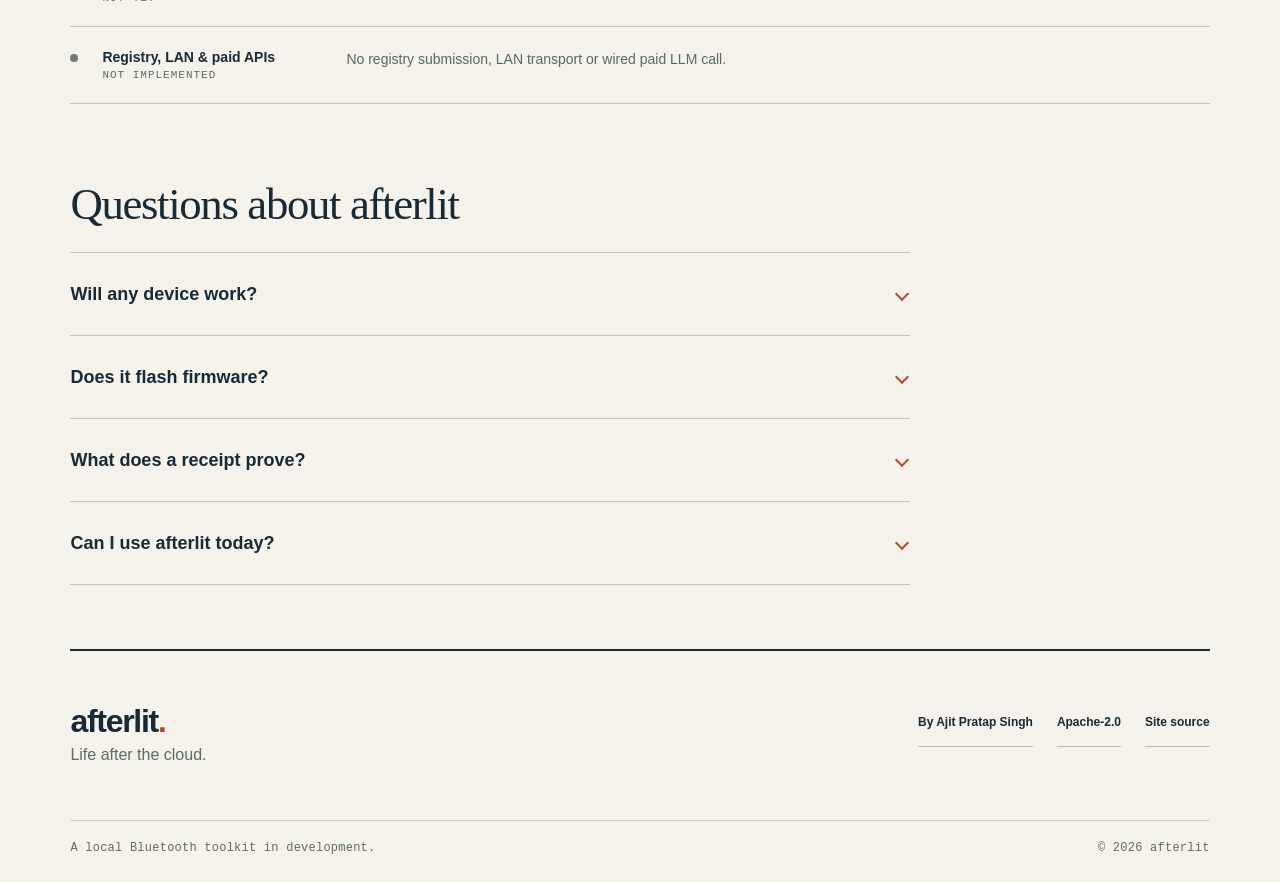
==== commit 60d9d3e5: "fix(site): visual pass on the rust design - Nav moves to its own row at 950px and below, fixing the " ====
--- a/website/index.html
+++ b/website/index.html
@@ -23,8 +23,8 @@
 <meta name="twitter:description" content="Pre-alpha, source private. Check whether a free project already supports your Bluetooth device, and investigate the rest locally. Integrations are drafts.">
 <meta name="twitter:image:alt" content="afterlit: A second life for your smart devices. A lamp connects to a local computer. Pre-alpha, with hardware validation pending.">
 <link rel="icon" href="./assets/favicon.svg" type="image/svg+xml">
-<link rel="stylesheet" href="./styles.css?v=20261029-10">
-<script src="./site.js?v=20261029-10" defer></script>
+<link rel="stylesheet" href="./styles.css?v=20261031-1">
+<script src="./site.js?v=20261031-1" defer></script>
 <title>afterlit: life after the cloud</title>
 </head>
 <body>
@@ -48,7 +48,7 @@
 <div><h2 id="check-title">Is your device already supported?</h2>
 <p>Useful hardware shouldn't expire with a server. <code>afterlit check</code> compares a name, brand or model against a small local list without scanning, connecting or writing.</p>
 <p>No match means "not freed yet", not that no project exists; dangerous names, including substrings, and excluded families are refused even when harmless. Local recipes require your own folder; no public library exists.</p>
-<p>"is", "is likely" and "may be ... (unconfirmed match)" distinguish specific patterns, look-alikes and loose hints: leads, not proof.</p></div>
+<p>Answers say "is", "is likely" or "may be ... (unconfirmed match)" to separate specific patterns, look-alikes and loose hints: leads, not proof.</p></div>
 <div class="terminal"><div class="terminal-head"><span>LOCAL TERMINAL</span><span>NO RADIO USED</span></div><pre tabindex="0" role="region" aria-label="Example device checks"><code><span class="ln"><span aria-hidden="true">$</span> uv run afterlit check "ELK-BLEDOM 1A2B"</span>
 <span class="ln">"ELK-BLEDOM 1A2B" is ELK-BLEDOM / duoCo Strip LED strips. Already supported by elkbledom (Home Assistant custom integration).</span>
 
--- a/website/styles.css
+++ b/website/styles.css
@@ -442,12 +442,22 @@
   display:grid;
   gap:var(--s-2);
   margin:var(--s-4) 0 0;
-  padding-left:var(--s-5);
-  font-size:14px;
+  padding:0;
+  list-style:none;
+  counter-reset:today;
+  font-size:15px;
   line-height:1.55
 }
-.today li::marker {
-  color:var(--rust)
+.today li {
+  counter-increment:today;
+  display:grid;
+  grid-template-columns:2ch minmax(0,1fr);
+  gap:var(--s-2)
+}
+.today li::before {
+  content:counter(today) ".";
+  color:var(--rust);
+  font-weight:700
 }
 .status-section .section-heading,.workflow .section-heading {
   margin-bottom:var(--s-5)
@@ -457,6 +467,15 @@
 }
 .faq-list {
   max-width:840px
+}
+.workflow,.status-section {
+  padding-bottom:0
+}
+.workflow+.section-rule,.status-section+.section-rule {
+  border-top:0
+}
+.faq {
+  padding-bottom:var(--s-8)
 }
 
 /* Ruled lists */
@@ -570,22 +589,12 @@
 }
 
 /* Browser preview workbench */
-.demo-heading {
-  max-width:none;
-  display:flex;
-  align-items:end;
-  justify-content:space-between;
-  gap:40px
-}
-.demo-heading h2 {
-  max-width:700px
-}
 .demo-heading>p {
-  max-width:290px;
+  max-width:var(--measure);
   color:var(--text-muted);
-  line-height:1.6;
-  font-size:14px;
-  margin:0
+  line-height:1.7;
+  font-size:16px;
+  margin:22px 0 0
 }
 .workbench {
   display:grid;
@@ -1156,6 +1165,14 @@
   .run-outputs .artifact-list {
     margin-top:0
   }
+  .today ol {
+    grid-template-columns:repeat(3,minmax(0,1fr));
+    gap:var(--s-6)
+  }
+  .today li {
+    border-top:1px solid var(--rule);
+    padding-top:var(--s-3)
+  }
   .status-table {
     font-size:14px
   }
@@ -1232,7 +1249,7 @@
 }
 
 /* Narrow header: the nav takes its own row so no link wraps alone */
-@media(max-width:760px) {
+@media(max-width:950px) {
   .site-header {
     min-height:0;
     padding:20px 0;
@@ -1325,12 +1342,6 @@
     padding:25px 0 20px;
     min-height:0
   }
-  .demo-heading {
-    display:block
-  }
-  .demo-heading>p {
-    margin-top:22px
-  }
   .bench-visual {
     padding:20px
   }
@@ -1363,12 +1374,14 @@
   }
 }
 @media(max-width:620px) {
-  .site-header nav {
-    display:grid;
-    grid-template-columns:1fr 1fr
-  }
-  .site-header nav a:first-child {
-    grid-column:1/-1
+  /* Two even rows: a zero-height flex break after the third link */
+  .site-header nav::before {
+    content:"";
+    order:2;
+    flex-basis:100%
+  }
+  .site-header nav a:nth-child(n+4) {
+    order:3
   }
 }
 
